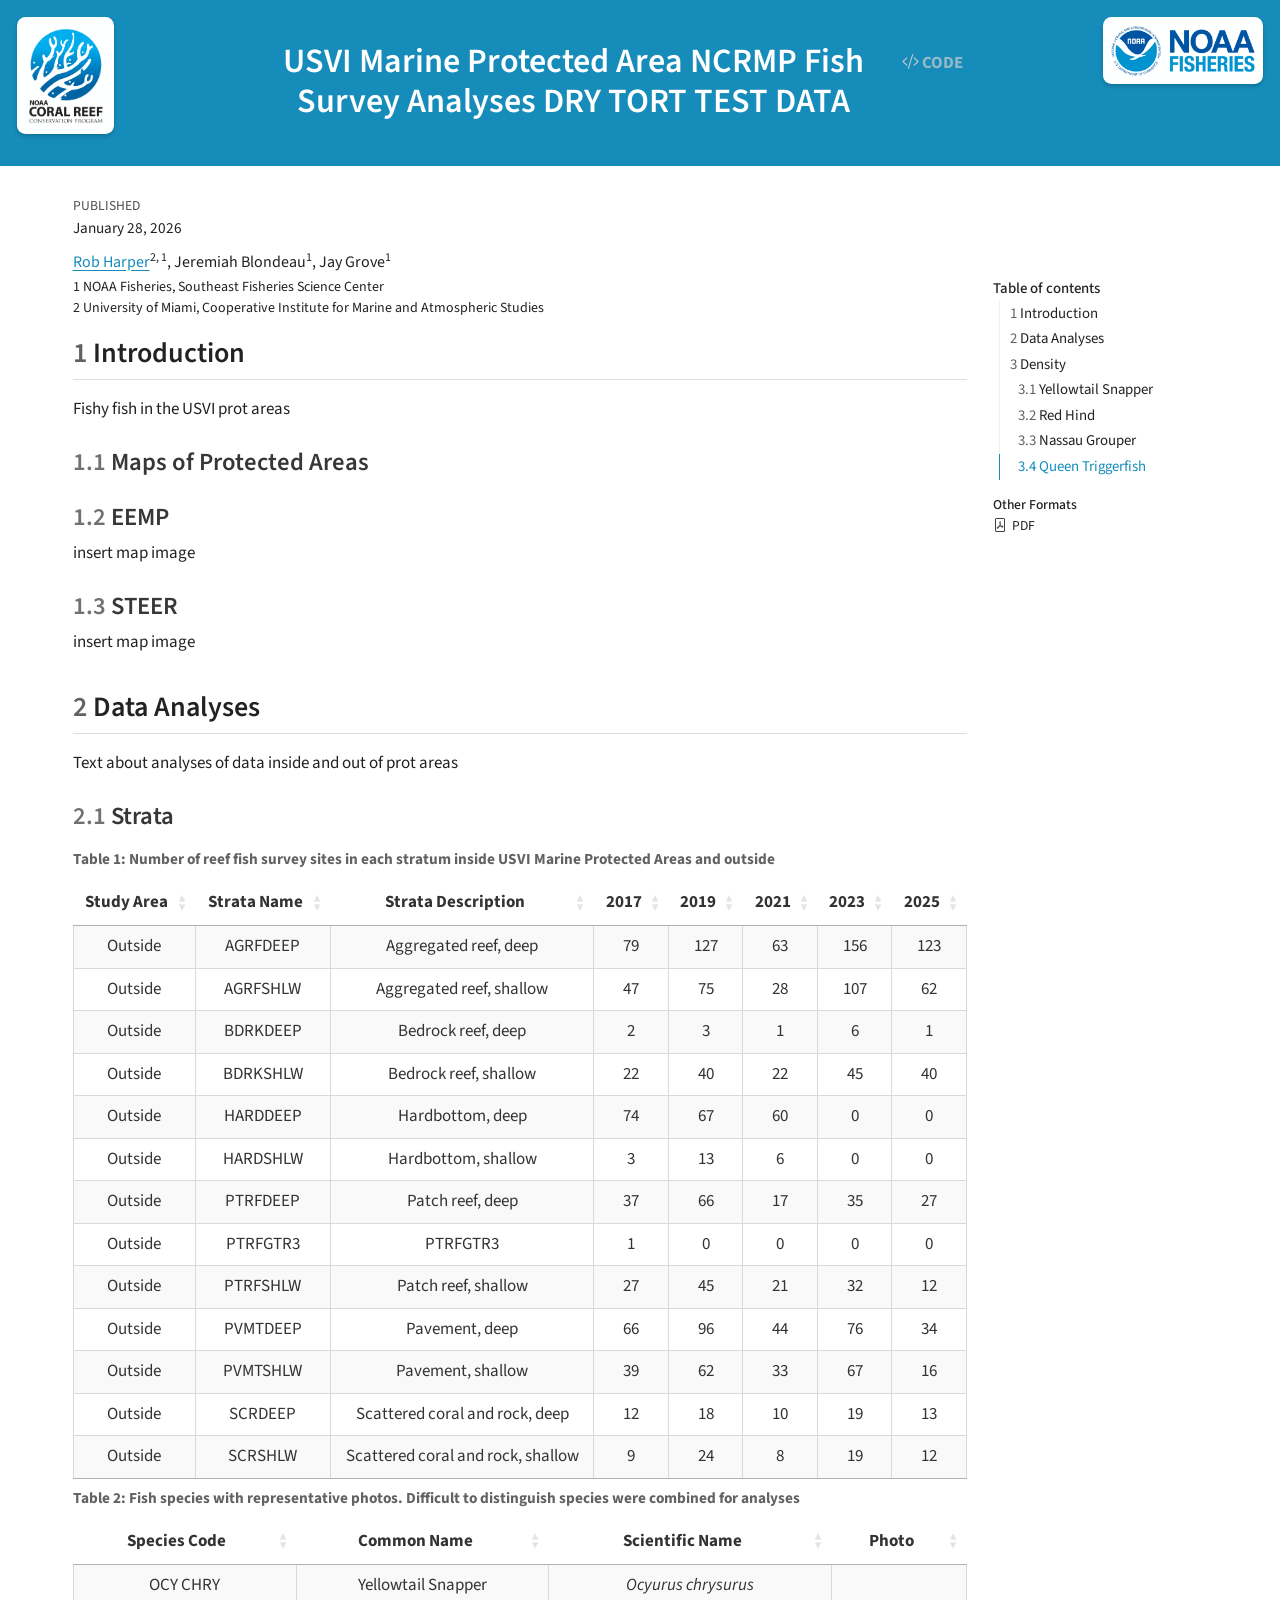
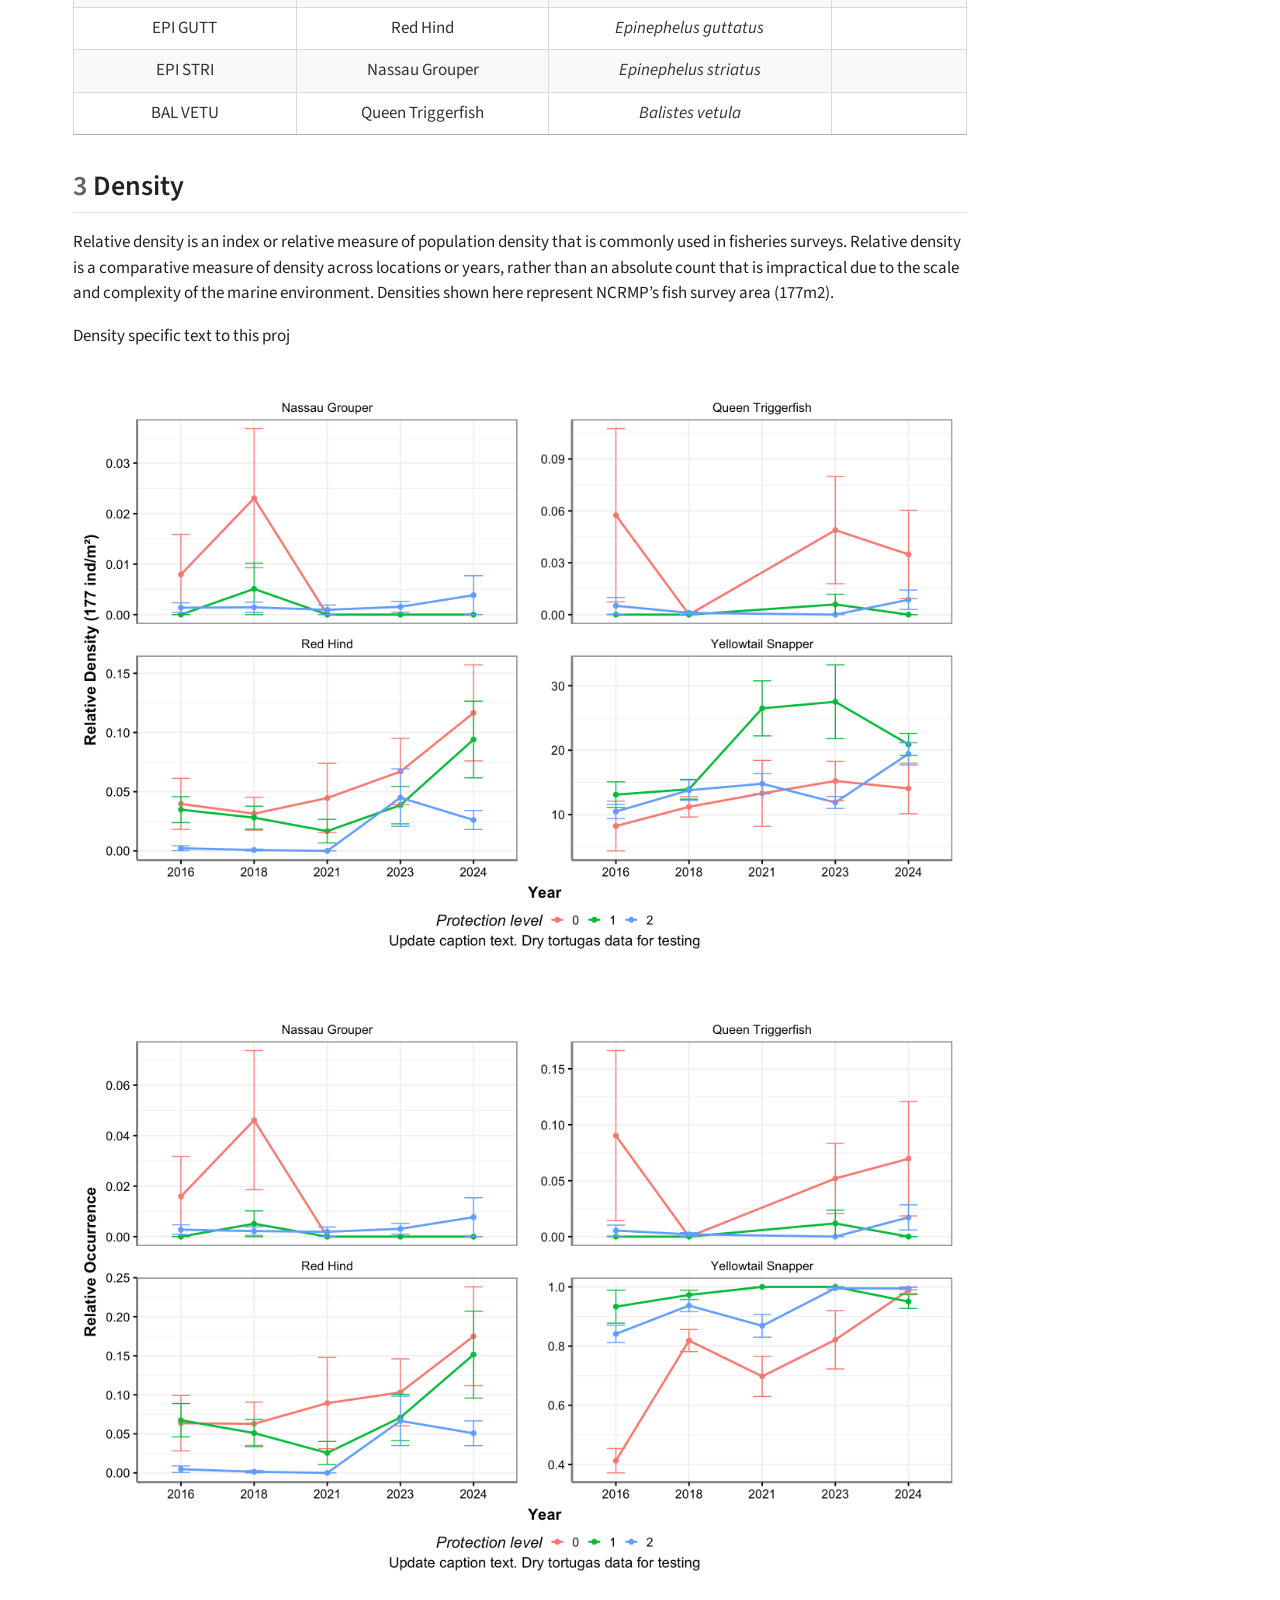
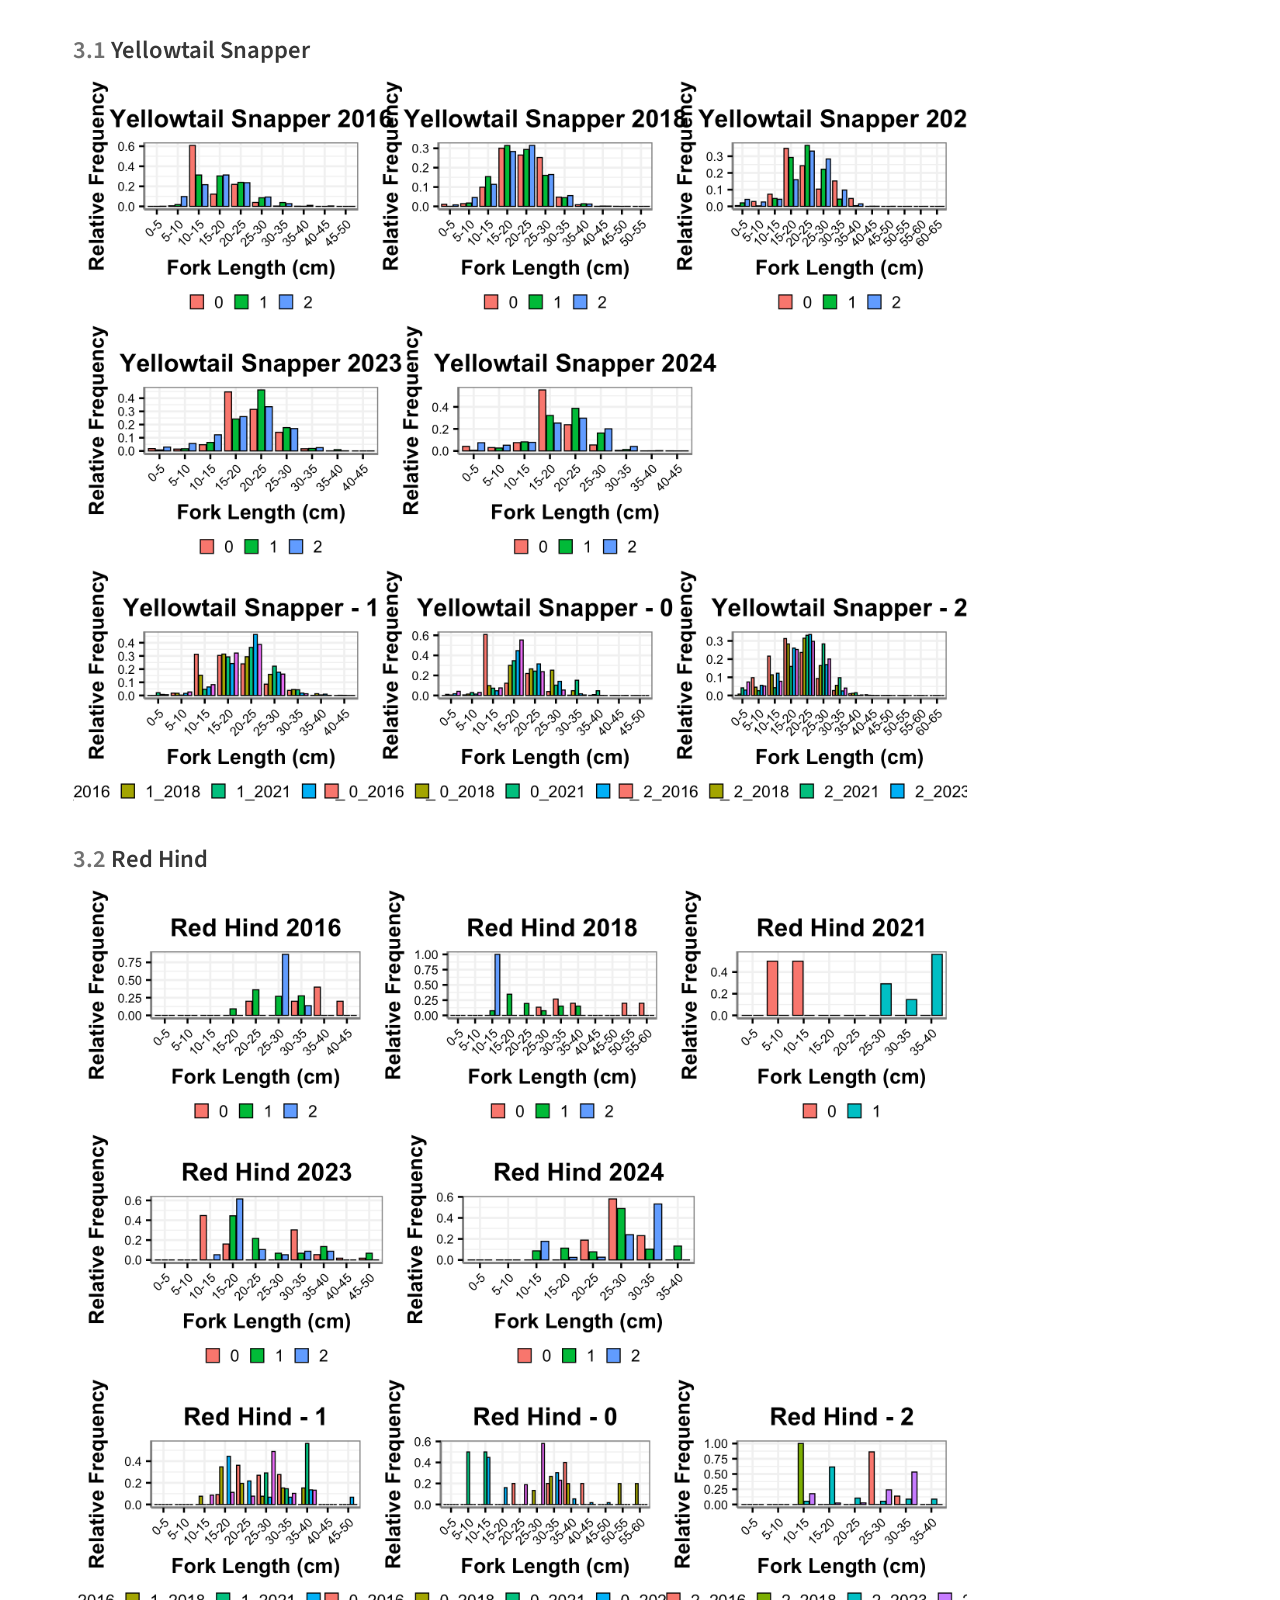
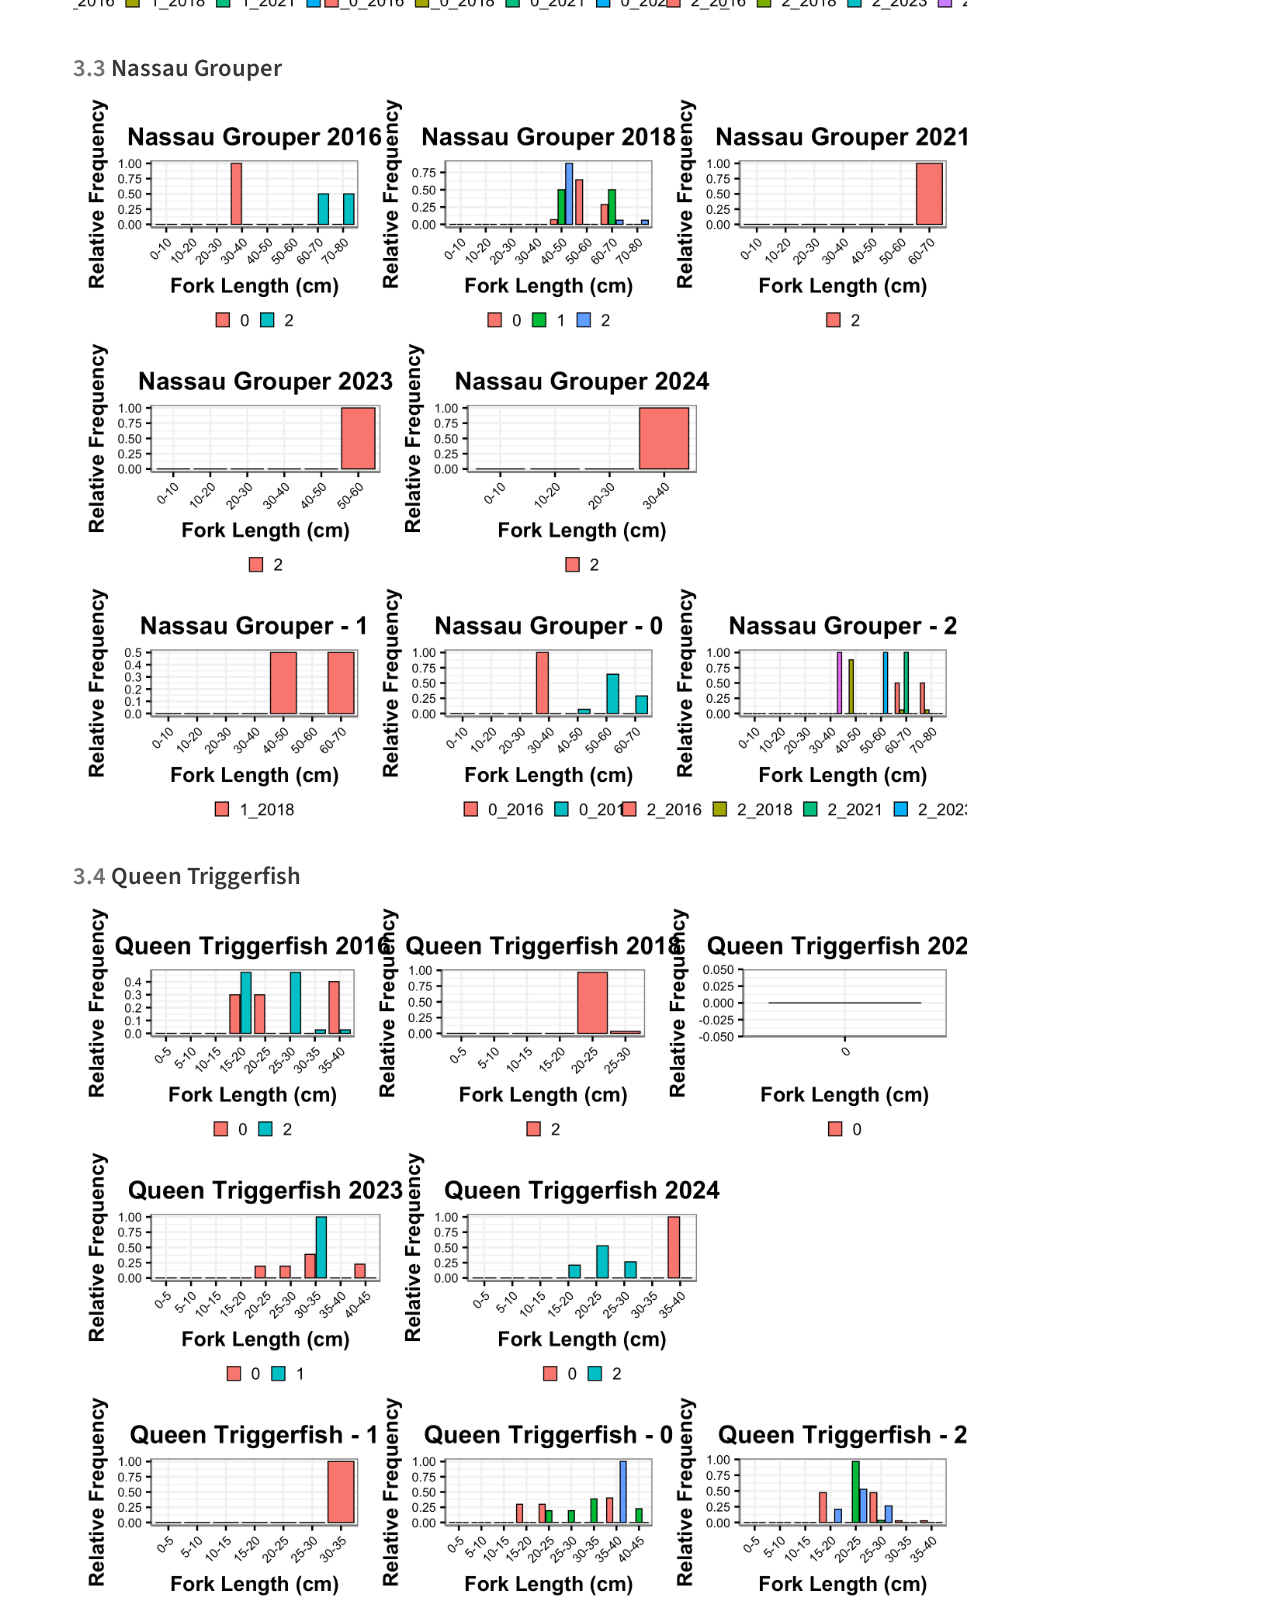
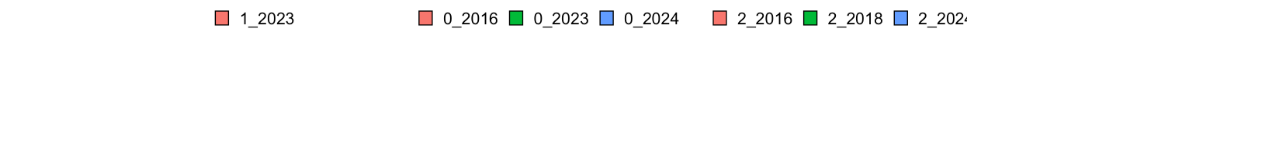
==== docs/Index.html @ c5d39a4a "initial" ====
<!DOCTYPE html>
<html xmlns="http://www.w3.org/1999/xhtml" lang="en" xml:lang="en"><head>

<meta charset="utf-8">
<meta name="generator" content="quarto-1.7.32">

<meta name="viewport" content="width=device-width, initial-scale=1.0, user-scalable=yes">

<meta name="dcterms.date" content="2026-01-28">

<title>USVI Marine Protected Area NCRMP Fish Survey Analyses DRY TORT TEST DATA</title>
<style>
code{white-space: pre-wrap;}
span.smallcaps{font-variant: small-caps;}
div.columns{display: flex; gap: min(4vw, 1.5em);}
div.column{flex: auto; overflow-x: auto;}
div.hanging-indent{margin-left: 1.5em; text-indent: -1.5em;}
ul.task-list{list-style: none;}
ul.task-list li input[type="checkbox"] {
  width: 0.8em;
  margin: 0 0.8em 0.2em -1em; /* quarto-specific, see https://github.com/quarto-dev/quarto-cli/issues/4556 */ 
  vertical-align: middle;
}
/* CSS for syntax highlighting */
html { -webkit-text-size-adjust: 100%; }
pre > code.sourceCode { white-space: pre; position: relative; }
pre > code.sourceCode > span { display: inline-block; line-height: 1.25; }
pre > code.sourceCode > span:empty { height: 1.2em; }
.sourceCode { overflow: visible; }
code.sourceCode > span { color: inherit; text-decoration: inherit; }
div.sourceCode { margin: 1em 0; }
pre.sourceCode { margin: 0; }
@media screen {
div.sourceCode { overflow: auto; }
}
@media print {
pre > code.sourceCode { white-space: pre-wrap; }
pre > code.sourceCode > span { text-indent: -5em; padding-left: 5em; }
}
pre.numberSource code
  { counter-reset: source-line 0; }
pre.numberSource code > span
  { position: relative; left: -4em; counter-increment: source-line; }
pre.numberSource code > span > a:first-child::before
  { content: counter(source-line);
    position: relative; left: -1em; text-align: right; vertical-align: baseline;
    border: none; display: inline-block;
    -webkit-touch-callout: none; -webkit-user-select: none;
    -khtml-user-select: none; -moz-user-select: none;
    -ms-user-select: none; user-select: none;
    padding: 0 4px; width: 4em;
  }
pre.numberSource { margin-left: 3em;  padding-left: 4px; }
div.sourceCode
  {   }
@media screen {
pre > code.sourceCode > span > a:first-child::before { text-decoration: underline; }
}
</style>


<script src="Index_files/libs/clipboard/clipboard.min.js"></script>
<script src="Index_files/libs/quarto-html/quarto.js" type="module"></script>
<script src="Index_files/libs/quarto-html/tabsets/tabsets.js" type="module"></script>
<script src="Index_files/libs/quarto-html/popper.min.js"></script>
<script src="Index_files/libs/quarto-html/tippy.umd.min.js"></script>
<script src="Index_files/libs/quarto-html/anchor.min.js"></script>
<link href="Index_files/libs/quarto-html/tippy.css" rel="stylesheet">
<link href="Index_files/libs/quarto-html/quarto-syntax-highlighting-37eea08aefeeee20ff55810ff984fec1.css" rel="stylesheet" id="quarto-text-highlighting-styles">
<script src="Index_files/libs/bootstrap/bootstrap.min.js"></script>
<link href="Index_files/libs/bootstrap/bootstrap-icons.css" rel="stylesheet">
<link href="Index_files/libs/bootstrap/bootstrap-6b52511c24a4b4358e78ab8b0b52160a.min.css" rel="stylesheet" append-hash="true" id="quarto-bootstrap" data-mode="light">
<link href="Index_files/libs/htmltools-fill-0.5.8.1/fill.css" rel="stylesheet">
<script src="Index_files/libs/htmlwidgets-1.6.4/htmlwidgets.js"></script>
<link href="Index_files/libs/datatables-css-0.0.0/datatables-crosstalk.css" rel="stylesheet">
<script src="Index_files/libs/datatables-binding-0.33/datatables.js"></script>
<script src="Index_files/libs/jquery-3.6.0/jquery-3.6.0.min.js"></script>
<link href="Index_files/libs/dt-core-1.13.6/css/jquery.dataTables.min.css" rel="stylesheet">
<link href="Index_files/libs/dt-core-1.13.6/css/jquery.dataTables.extra.css" rel="stylesheet">
<script src="Index_files/libs/dt-core-1.13.6/js/jquery.dataTables.min.js"></script>
<link href="Index_files/libs/crosstalk-1.2.1/css/crosstalk.min.css" rel="stylesheet">
<script src="Index_files/libs/crosstalk-1.2.1/js/crosstalk.min.js"></script>


</head>

<body class="quarto-light">

<header id="title-block-header" class="quarto-title-block default page-columns page-full">
  <div class="quarto-title-banner page-columns page-full">
    <div class="quarto-title column-page-left">
      <div class="quarto-title-block"><div><h1 class="title">USVI Marine Protected Area NCRMP Fish Survey Analyses DRY TORT TEST DATA</h1><button type="button" class="btn code-tools-button" id="quarto-code-tools-source"><i class="bi"></i> Code</button></div></div>
                      </div>
  </div>
    
  
  <div class="quarto-title-meta column-page-left">

      
      <div>
      <div class="quarto-title-meta-heading">Published</div>
      <div class="quarto-title-meta-contents">
        <p class="date">January 28, 2026</p>
      </div>
    </div>
    
      
    </div>
    
  
  </header><div id="quarto-content" class="page-columns page-rows-contents page-layout-full">
<div id="quarto-margin-sidebar" class="sidebar margin-sidebar">
  <nav id="TOC" role="doc-toc" class="toc-active">
    <h2 id="toc-title">Table of contents</h2>
   
  <ul>
  <li><a href="#introduction" id="toc-introduction" class="nav-link active" data-scroll-target="#introduction"><span class="header-section-number">1</span> Introduction</a>
  <ul class="collapse">
  <li><a href="#maps-of-protected-areas" id="toc-maps-of-protected-areas" class="nav-link" data-scroll-target="#maps-of-protected-areas"><span class="header-section-number">1.1</span> Maps of Protected Areas</a></li>
  <li><a href="#eemp" id="toc-eemp" class="nav-link" data-scroll-target="#eemp"><span class="header-section-number">1.2</span> EEMP</a></li>
  <li><a href="#steer" id="toc-steer" class="nav-link" data-scroll-target="#steer"><span class="header-section-number">1.3</span> STEER</a></li>
  </ul></li>
  <li><a href="#data-analyses" id="toc-data-analyses" class="nav-link" data-scroll-target="#data-analyses"><span class="header-section-number">2</span> Data Analyses</a>
  <ul class="collapse">
  <li><a href="#strata" id="toc-strata" class="nav-link" data-scroll-target="#strata"><span class="header-section-number">2.1</span> Strata</a></li>
  </ul></li>
  <li><a href="#density" id="toc-density" class="nav-link" data-scroll-target="#density"><span class="header-section-number">3</span> Density</a>
  <ul class="collapse">
  <li><a href="#yellowtail-snapper" id="toc-yellowtail-snapper" class="nav-link" data-scroll-target="#yellowtail-snapper"><span class="header-section-number">3.1</span> Yellowtail Snapper</a></li>
  <li><a href="#red-hind" id="toc-red-hind" class="nav-link" data-scroll-target="#red-hind"><span class="header-section-number">3.2</span> Red Hind</a></li>
  <li><a href="#nassau-grouper" id="toc-nassau-grouper" class="nav-link" data-scroll-target="#nassau-grouper"><span class="header-section-number">3.3</span> Nassau Grouper</a></li>
  <li><a href="#queen-triggerfish" id="toc-queen-triggerfish" class="nav-link" data-scroll-target="#queen-triggerfish"><span class="header-section-number">3.4</span> Queen Triggerfish</a></li>
  </ul></li>
  </ul>
<div class="quarto-alternate-formats"><h2>Other Formats</h2><ul><li><a href="Index.pdf"><i class="bi bi-file-pdf"></i>PDF</a></li></ul></div></nav>
</div>
<main class="content quarto-banner-title-block column-page-left" id="quarto-document-content">
<style>
/* Left-side CRCP logo */
.left-logo-container {
  position: absolute;
  top: 1rem;
  left: 1rem;
  background-color: white;
  padding: 0.5rem;
  border-radius: 0.5rem;
  box-shadow: 0 2px 4px rgba(0,0,0,0.2);
  z-index: 10;
}

.left-logo-container img {
  height: 100px;
}

/* Right-side stacked logos */
.logo-container {
  position: absolute;
  top: 1rem;
  right: 1rem;
  display: flex;
  flex-direction: column;
  gap: 0.5rem;
  background-color: white;
  padding: 0.5rem;
  border-radius: 0.5rem;
  box-shadow: 0 2px 4px rgba(0,0,0,0.2);
  z-index: 10;
}

.logo-container img {
  height: 50px;
}

/* Table of contents font size */
nav#TOC {
  font-size: 0.85em;
}

/* Center the Quarto title block */
.quarto-title .title {
  margin-left: 180px;
  text-align: center;
  color: white;
}
</style>

<div class="left-logo-container">
  <img src="CRCP.png" alt="CRCP Logo">
</div>

<div class="logo-container">
  <img src="noaa_logo.png" alt="NOAA Logo">

</div>
<script>
document.addEventListener("DOMContentLoaded", function() {
  // Select all anchor tags
  document.querySelectorAll('a').forEach(function(link) {
    // Only set target=_blank for external links (optional)
    if (
      link.href &&
      link.hostname &&
      link.hostname !== window.location.hostname
    ) {
      link.setAttribute('target', '_blank');
      link.setAttribute('rel', 'noopener');
    }
  });
});
</script>

<div style="text-align:left; margin-top: -1.5em;">
  <p style="font-size:16px; margin-bottom:0.2em;">
    <a href="https://github.com/rob-harper/USVImpas">Rob Harper</a><sup>2, 1</sup>,
    Jeremiah Blondeau<sup>1</sup>,
    Jay Grove<sup>1</sup>
  </p>

  <p style="font-size:14px; margin-top:0.2em;">
    1 NOAA Fisheries, Southeast Fisheries Science Center<br>
    2 University of Miami, Cooperative Institute for Marine and Atmospheric Studies
  </p>
</div>





<div style="page-break-after: always;"></div>
<section id="introduction" class="level2" data-number="1">
<h2 data-number="1" class="anchored" data-anchor-id="introduction"><span class="header-section-number">1</span> Introduction</h2>
<p>Fishy fish in the USVI prot areas</p>
<div style="page-break-after: always;"></div>
<section id="maps-of-protected-areas" class="level3" data-number="1.1">
<h3 data-number="1.1" class="anchored" data-anchor-id="maps-of-protected-areas"><span class="header-section-number">1.1</span> Maps of Protected Areas</h3>
</section>
<section id="eemp" class="level3" data-number="1.2">
<h3 data-number="1.2" class="anchored" data-anchor-id="eemp"><span class="header-section-number">1.2</span> EEMP</h3>
<p>insert map image</p>
</section>
<section id="steer" class="level3" data-number="1.3">
<h3 data-number="1.3" class="anchored" data-anchor-id="steer"><span class="header-section-number">1.3</span> STEER</h3>
<p>insert map image</p>
<div style="page-break-after: always;"></div>
</section>
</section>
<section id="data-analyses" class="level2" data-number="2">
<h2 data-number="2" class="anchored" data-anchor-id="data-analyses"><span class="header-section-number">2</span> Data Analyses</h2>
<p>Text about analyses of data inside and out of prot areas</p>
<section id="strata" class="level3" data-number="2.1">
<h3 data-number="2.1" class="anchored" data-anchor-id="strata"><span class="header-section-number">2.1</span> Strata</h3>
<div class="cell">
<div class="cell-output-display">
<div class="datatables html-widget html-fill-item" id="htmlwidget-56017a2ea0d0afaa34cf" style="width:100%;height:auto;"></div>
<script type="application/json" data-for="htmlwidget-56017a2ea0d0afaa34cf">{"x":{"filter":"none","vertical":false,"caption":"<caption style=\"caption-side: top; text-align: left; font-weight: bold;\">Table 1: Number of reef fish survey sites in each stratum inside USVI Marine Protected Areas and outside<\/caption>","data":[["Outside","Outside","Outside","Outside","Outside","Outside","Outside","Outside","Outside","Outside","Outside","Outside","Outside"],["AGRFDEEP","AGRFSHLW","BDRKDEEP","BDRKSHLW","HARDDEEP","HARDSHLW","PTRFDEEP","PTRFGTR3","PTRFSHLW","PVMTDEEP","PVMTSHLW","SCRDEEP","SCRSHLW"],["Aggregated reef, deep","Aggregated reef, shallow","Bedrock reef, deep","Bedrock reef, shallow","Hardbottom, deep","Hardbottom, shallow","Patch reef, deep","PTRFGTR3","Patch reef, shallow","Pavement, deep","Pavement, shallow","Scattered coral and rock, deep","Scattered coral and rock, shallow"],[79,47,2,22,74,3,37,1,27,66,39,12,9],[127,75,3,40,67,13,66,0,45,96,62,18,24],[63,28,1,22,60,6,17,0,21,44,33,10,8],[156,107,6,45,0,0,35,0,32,76,67,19,19],[123,62,1,40,0,0,27,0,12,34,16,13,12]],"container":"<table class=\"cell-border stripe\">\n  <thead>\n    <tr>\n      <th>Study Area<\/th>\n      <th>Strata Name<\/th>\n      <th>Strata Description<\/th>\n      <th>2017<\/th>\n      <th>2019<\/th>\n      <th>2021<\/th>\n      <th>2023<\/th>\n      <th>2025<\/th>\n    <\/tr>\n  <\/thead>\n<\/table>","options":{"columnDefs":[{"className":"dt-center","targets":"_all"},{"name":"PROT","targets":0},{"name":"STRAT","targets":1},{"name":"description","targets":2},{"name":"2017","targets":3},{"name":"2019","targets":4},{"name":"2021","targets":5},{"name":"2023","targets":6},{"name":"2025","targets":7}],"info":false,"paging":false,"searching":false,"order":[],"autoWidth":false,"orderClasses":false}},"evals":[],"jsHooks":[]}</script>
</div>
</div>
<div class="cell">
<div class="cell-output-display">

        <div id="lightbox" style="display:none;position:fixed;z-index:9999;left:0;top:0;width:100%;height:100%;background:rgba(0,0,0,0.8);justify-content:center;align-items:center;" onclick="this.style.display='none'">
          <img id="lightbox-img" style="max-width:90%;max-height:90%;">
        </div>
        <script>
          function showLightbox(src){
            document.getElementById("lightbox-img").src = src;
            document.getElementById("lightbox").style.display = "flex";
          }
        </script>
      
<div class="datatables html-widget html-fill-item" id="htmlwidget-3577906404616e7bff16" style="width:100%;height:auto;"></div>
<script type="application/json" data-for="htmlwidget-3577906404616e7bff16">{"x":{"filter":"none","vertical":false,"caption":"<caption style=\"caption-side: top; text-align: left; font-weight: bold;\">Table 2:  Fish species with representative photos. Difficult to distinguish species were combined for analyses<\/caption>","data":[["OCY CHRY","EPI GUTT","EPI STRI","BAL VETU"],["Yellowtail Snapper","Red Hind","Nassau Grouper","Queen Triggerfish"],["Ocyurus chrysurus","Epinephelus guttatus","Epinephelus striatus","Balistes vetula"],["","","",""]],"container":"<table class=\"cell-border stripe\">\n  <thead>\n    <tr>\n      <th>Species Code<\/th>\n      <th>Common Name<\/th>\n      <th>Scientific Name<\/th>\n      <th>Photo<\/th>\n    <\/tr>\n  <\/thead>\n<\/table>","options":{"columnDefs":[{"className":"dt-center","targets":"_all"},{"name":"SPECIES_CD","targets":0},{"name":"COMNAME","targets":1},{"name":"SCINAME","targets":2},{"name":"Photo","targets":3}],"info":false,"paging":false,"searching":false,"order":[],"autoWidth":false,"orderClasses":false,"rowCallback":"function(row, data, displayNum, displayIndex, dataIndex) {\nvar value=data[2]; $(this.api().cell(row, 2).node()).css({'font-style':'italic'});\n}"}},"evals":["options.rowCallback"],"jsHooks":[]}</script>
</div>
</div>
</section>
</section>
<section id="density" class="level2" data-number="3">
<h2 data-number="3" class="anchored" data-anchor-id="density"><span class="header-section-number">3</span> Density</h2>
<p>Relative density is an index or relative measure of population density that is commonly used in fisheries surveys. Relative density is a comparative measure of density across locations or years, rather than an absolute count that is impractical due to the scale and complexity of the marine environment. Densities shown here represent NCRMP’s fish survey area (177m2).</p>
<p>Density specific text to this proj</p>
<div class="cell">
<div class="cell-output-display">
<div>
<figure class="figure">
<p><img src="Index_files/figure-html/unnamed-chunk-3-1.png" class="img-fluid figure-img" width="1152"></p>
</figure>
</div>
</div>
</div>
<div class="cell">
<div class="cell-output-display">
<div>
<figure class="figure">
<p><img src="Index_files/figure-html/unnamed-chunk-4-1.png" class="img-fluid figure-img" width="1152"></p>
</figure>
</div>
</div>
</div>
<section id="yellowtail-snapper" class="level3" data-number="3.1">
<h3 data-number="3.1" class="anchored" data-anchor-id="yellowtail-snapper"><span class="header-section-number">3.1</span> Yellowtail Snapper</h3>
<p><img src="Index_files/figure-html/unnamed-chunk-5-1.png" class="img-fluid" width="1152"></p>
</section>
<section id="red-hind" class="level3" data-number="3.2">
<h3 data-number="3.2" class="anchored" data-anchor-id="red-hind"><span class="header-section-number">3.2</span> Red Hind</h3>
<p><img src="Index_files/figure-html/unnamed-chunk-5-2.png" class="img-fluid" width="1152"></p>
</section>
<section id="nassau-grouper" class="level3" data-number="3.3">
<h3 data-number="3.3" class="anchored" data-anchor-id="nassau-grouper"><span class="header-section-number">3.3</span> Nassau Grouper</h3>
<p><img src="Index_files/figure-html/unnamed-chunk-5-3.png" class="img-fluid" width="1152"></p>
</section>
<section id="queen-triggerfish" class="level3" data-number="3.4">
<h3 data-number="3.4" class="anchored" data-anchor-id="queen-triggerfish"><span class="header-section-number">3.4</span> Queen Triggerfish</h3>
<p><img src="Index_files/figure-html/unnamed-chunk-5-4.png" class="img-fluid" width="1152"></p>
<!-- -->

</section>
</section>

</main>
<!-- /main column -->
<script id="quarto-html-after-body" type="application/javascript">
  window.document.addEventListener("DOMContentLoaded", function (event) {
    const icon = "";
    const anchorJS = new window.AnchorJS();
    anchorJS.options = {
      placement: 'right',
      icon: icon
    };
    anchorJS.add('.anchored');
    const isCodeAnnotation = (el) => {
      for (const clz of el.classList) {
        if (clz.startsWith('code-annotation-')) {                     
          return true;
        }
      }
      return false;
    }
    const onCopySuccess = function(e) {
      // button target
      const button = e.trigger;
      // don't keep focus
      button.blur();
      // flash "checked"
      button.classList.add('code-copy-button-checked');
      var currentTitle = button.getAttribute("title");
      button.setAttribute("title", "Copied!");
      let tooltip;
      if (window.bootstrap) {
        button.setAttribute("data-bs-toggle", "tooltip");
        button.setAttribute("data-bs-placement", "left");
        button.setAttribute("data-bs-title", "Copied!");
        tooltip = new bootstrap.Tooltip(button, 
          { trigger: "manual", 
            customClass: "code-copy-button-tooltip",
            offset: [0, -8]});
        tooltip.show();    
      }
      setTimeout(function() {
        if (tooltip) {
          tooltip.hide();
          button.removeAttribute("data-bs-title");
          button.removeAttribute("data-bs-toggle");
          button.removeAttribute("data-bs-placement");
        }
        button.setAttribute("title", currentTitle);
        button.classList.remove('code-copy-button-checked');
      }, 1000);
      // clear code selection
      e.clearSelection();
    }
    const getTextToCopy = function(trigger) {
        const codeEl = trigger.previousElementSibling.cloneNode(true);
        for (const childEl of codeEl.children) {
          if (isCodeAnnotation(childEl)) {
            childEl.remove();
          }
        }
        return codeEl.innerText;
    }
    const clipboard = new window.ClipboardJS('.code-copy-button:not([data-in-quarto-modal])', {
      text: getTextToCopy
    });
    clipboard.on('success', onCopySuccess);
    if (window.document.getElementById('quarto-embedded-source-code-modal')) {
      const clipboardModal = new window.ClipboardJS('.code-copy-button[data-in-quarto-modal]', {
        text: getTextToCopy,
        container: window.document.getElementById('quarto-embedded-source-code-modal')
      });
      clipboardModal.on('success', onCopySuccess);
    }
    const viewSource = window.document.getElementById('quarto-view-source') ||
                       window.document.getElementById('quarto-code-tools-source');
    if (viewSource) {
      const sourceUrl = viewSource.getAttribute("data-quarto-source-url");
      viewSource.addEventListener("click", function(e) {
        if (sourceUrl) {
          // rstudio viewer pane
          if (/\bcapabilities=\b/.test(window.location)) {
            window.open(sourceUrl);
          } else {
            window.location.href = sourceUrl;
          }
        } else {
          const modal = new bootstrap.Modal(document.getElementById('quarto-embedded-source-code-modal'));
          modal.show();
        }
        return false;
      });
    }
    function toggleCodeHandler(show) {
      return function(e) {
        const detailsSrc = window.document.querySelectorAll(".cell > details > .sourceCode");
        for (let i=0; i<detailsSrc.length; i++) {
          const details = detailsSrc[i].parentElement;
          if (show) {
            details.open = true;
          } else {
            details.removeAttribute("open");
          }
        }
        const cellCodeDivs = window.document.querySelectorAll(".cell > .sourceCode");
        const fromCls = show ? "hidden" : "unhidden";
        const toCls = show ? "unhidden" : "hidden";
        for (let i=0; i<cellCodeDivs.length; i++) {
          const codeDiv = cellCodeDivs[i];
          if (codeDiv.classList.contains(fromCls)) {
            codeDiv.classList.remove(fromCls);
            codeDiv.classList.add(toCls);
          } 
        }
        return false;
      }
    }
    const hideAllCode = window.document.getElementById("quarto-hide-all-code");
    if (hideAllCode) {
      hideAllCode.addEventListener("click", toggleCodeHandler(false));
    }
    const showAllCode = window.document.getElementById("quarto-show-all-code");
    if (showAllCode) {
      showAllCode.addEventListener("click", toggleCodeHandler(true));
    }
      var localhostRegex = new RegExp(/^(?:http|https):\/\/localhost\:?[0-9]*\//);
      var mailtoRegex = new RegExp(/^mailto:/);
        var filterRegex = new RegExp('/' + window.location.host + '/');
      var isInternal = (href) => {
          return filterRegex.test(href) || localhostRegex.test(href) || mailtoRegex.test(href);
      }
      // Inspect non-navigation links and adorn them if external
     var links = window.document.querySelectorAll('a[href]:not(.nav-link):not(.navbar-brand):not(.toc-action):not(.sidebar-link):not(.sidebar-item-toggle):not(.pagination-link):not(.no-external):not([aria-hidden]):not(.dropdown-item):not(.quarto-navigation-tool):not(.about-link)');
      for (var i=0; i<links.length; i++) {
        const link = links[i];
        if (!isInternal(link.href)) {
          // undo the damage that might have been done by quarto-nav.js in the case of
          // links that we want to consider external
          if (link.dataset.originalHref !== undefined) {
            link.href = link.dataset.originalHref;
          }
        }
      }
    function tippyHover(el, contentFn, onTriggerFn, onUntriggerFn) {
      const config = {
        allowHTML: true,
        maxWidth: 500,
        delay: 100,
        arrow: false,
        appendTo: function(el) {
            return el.parentElement;
        },
        interactive: true,
        interactiveBorder: 10,
        theme: 'quarto',
        placement: 'bottom-start',
      };
      if (contentFn) {
        config.content = contentFn;
      }
      if (onTriggerFn) {
        config.onTrigger = onTriggerFn;
      }
      if (onUntriggerFn) {
        config.onUntrigger = onUntriggerFn;
      }
      window.tippy(el, config); 
    }
    const noterefs = window.document.querySelectorAll('a[role="doc-noteref"]');
    for (var i=0; i<noterefs.length; i++) {
      const ref = noterefs[i];
      tippyHover(ref, function() {
        // use id or data attribute instead here
        let href = ref.getAttribute('data-footnote-href') || ref.getAttribute('href');
        try { href = new URL(href).hash; } catch {}
        const id = href.replace(/^#\/?/, "");
        const note = window.document.getElementById(id);
        if (note) {
          return note.innerHTML;
        } else {
          return "";
        }
      });
    }
    const xrefs = window.document.querySelectorAll('a.quarto-xref');
    const processXRef = (id, note) => {
      // Strip column container classes
      const stripColumnClz = (el) => {
        el.classList.remove("page-full", "page-columns");
        if (el.children) {
          for (const child of el.children) {
            stripColumnClz(child);
          }
        }
      }
      stripColumnClz(note)
      if (id === null || id.startsWith('sec-')) {
        // Special case sections, only their first couple elements
        const container = document.createElement("div");
        if (note.children && note.children.length > 2) {
          container.appendChild(note.children[0].cloneNode(true));
          for (let i = 1; i < note.children.length; i++) {
            const child = note.children[i];
            if (child.tagName === "P" && child.innerText === "") {
              continue;
            } else {
              container.appendChild(child.cloneNode(true));
              break;
            }
          }
          if (window.Quarto?.typesetMath) {
            window.Quarto.typesetMath(container);
          }
          return container.innerHTML
        } else {
          if (window.Quarto?.typesetMath) {
            window.Quarto.typesetMath(note);
          }
          return note.innerHTML;
        }
      } else {
        // Remove any anchor links if they are present
        const anchorLink = note.querySelector('a.anchorjs-link');
        if (anchorLink) {
          anchorLink.remove();
        }
        if (window.Quarto?.typesetMath) {
          window.Quarto.typesetMath(note);
        }
        if (note.classList.contains("callout")) {
          return note.outerHTML;
        } else {
          return note.innerHTML;
        }
      }
    }
    for (var i=0; i<xrefs.length; i++) {
      const xref = xrefs[i];
      tippyHover(xref, undefined, function(instance) {
        instance.disable();
        let url = xref.getAttribute('href');
        let hash = undefined; 
        if (url.startsWith('#')) {
          hash = url;
        } else {
          try { hash = new URL(url).hash; } catch {}
        }
        if (hash) {
          const id = hash.replace(/^#\/?/, "");
          const note = window.document.getElementById(id);
          if (note !== null) {
            try {
              const html = processXRef(id, note.cloneNode(true));
              instance.setContent(html);
            } finally {
              instance.enable();
              instance.show();
            }
          } else {
            // See if we can fetch this
            fetch(url.split('#')[0])
            .then(res => res.text())
            .then(html => {
              const parser = new DOMParser();
              const htmlDoc = parser.parseFromString(html, "text/html");
              const note = htmlDoc.getElementById(id);
              if (note !== null) {
                const html = processXRef(id, note);
                instance.setContent(html);
              } 
            }).finally(() => {
              instance.enable();
              instance.show();
            });
          }
        } else {
          // See if we can fetch a full url (with no hash to target)
          // This is a special case and we should probably do some content thinning / targeting
          fetch(url)
          .then(res => res.text())
          .then(html => {
            const parser = new DOMParser();
            const htmlDoc = parser.parseFromString(html, "text/html");
            const note = htmlDoc.querySelector('main.content');
            if (note !== null) {
              // This should only happen for chapter cross references
              // (since there is no id in the URL)
              // remove the first header
              if (note.children.length > 0 && note.children[0].tagName === "HEADER") {
                note.children[0].remove();
              }
              const html = processXRef(null, note);
              instance.setContent(html);
            } 
          }).finally(() => {
            instance.enable();
            instance.show();
          });
        }
      }, function(instance) {
      });
    }
        let selectedAnnoteEl;
        const selectorForAnnotation = ( cell, annotation) => {
          let cellAttr = 'data-code-cell="' + cell + '"';
          let lineAttr = 'data-code-annotation="' +  annotation + '"';
          const selector = 'span[' + cellAttr + '][' + lineAttr + ']';
          return selector;
        }
        const selectCodeLines = (annoteEl) => {
          const doc = window.document;
          const targetCell = annoteEl.getAttribute("data-target-cell");
          const targetAnnotation = annoteEl.getAttribute("data-target-annotation");
          const annoteSpan = window.document.querySelector(selectorForAnnotation(targetCell, targetAnnotation));
          const lines = annoteSpan.getAttribute("data-code-lines").split(",");
          const lineIds = lines.map((line) => {
            return targetCell + "-" + line;
          })
          let top = null;
          let height = null;
          let parent = null;
          if (lineIds.length > 0) {
              //compute the position of the single el (top and bottom and make a div)
              const el = window.document.getElementById(lineIds[0]);
              top = el.offsetTop;
              height = el.offsetHeight;
              parent = el.parentElement.parentElement;
            if (lineIds.length > 1) {
              const lastEl = window.document.getElementById(lineIds[lineIds.length - 1]);
              const bottom = lastEl.offsetTop + lastEl.offsetHeight;
              height = bottom - top;
            }
            if (top !== null && height !== null && parent !== null) {
              // cook up a div (if necessary) and position it 
              let div = window.document.getElementById("code-annotation-line-highlight");
              if (div === null) {
                div = window.document.createElement("div");
                div.setAttribute("id", "code-annotation-line-highlight");
                div.style.position = 'absolute';
                parent.appendChild(div);
              }
              div.style.top = top - 2 + "px";
              div.style.height = height + 4 + "px";
              div.style.left = 0;
              let gutterDiv = window.document.getElementById("code-annotation-line-highlight-gutter");
              if (gutterDiv === null) {
                gutterDiv = window.document.createElement("div");
                gutterDiv.setAttribute("id", "code-annotation-line-highlight-gutter");
                gutterDiv.style.position = 'absolute';
                const codeCell = window.document.getElementById(targetCell);
                const gutter = codeCell.querySelector('.code-annotation-gutter');
                gutter.appendChild(gutterDiv);
              }
              gutterDiv.style.top = top - 2 + "px";
              gutterDiv.style.height = height + 4 + "px";
            }
            selectedAnnoteEl = annoteEl;
          }
        };
        const unselectCodeLines = () => {
          const elementsIds = ["code-annotation-line-highlight", "code-annotation-line-highlight-gutter"];
          elementsIds.forEach((elId) => {
            const div = window.document.getElementById(elId);
            if (div) {
              div.remove();
            }
          });
          selectedAnnoteEl = undefined;
        };
          // Handle positioning of the toggle
      window.addEventListener(
        "resize",
        throttle(() => {
          elRect = undefined;
          if (selectedAnnoteEl) {
            selectCodeLines(selectedAnnoteEl);
          }
        }, 10)
      );
      function throttle(fn, ms) {
      let throttle = false;
      let timer;
        return (...args) => {
          if(!throttle) { // first call gets through
              fn.apply(this, args);
              throttle = true;
          } else { // all the others get throttled
              if(timer) clearTimeout(timer); // cancel #2
              timer = setTimeout(() => {
                fn.apply(this, args);
                timer = throttle = false;
              }, ms);
          }
        };
      }
        // Attach click handler to the DT
        const annoteDls = window.document.querySelectorAll('dt[data-target-cell]');
        for (const annoteDlNode of annoteDls) {
          annoteDlNode.addEventListener('click', (event) => {
            const clickedEl = event.target;
            if (clickedEl !== selectedAnnoteEl) {
              unselectCodeLines();
              const activeEl = window.document.querySelector('dt[data-target-cell].code-annotation-active');
              if (activeEl) {
                activeEl.classList.remove('code-annotation-active');
              }
              selectCodeLines(clickedEl);
              clickedEl.classList.add('code-annotation-active');
            } else {
              // Unselect the line
              unselectCodeLines();
              clickedEl.classList.remove('code-annotation-active');
            }
          });
        }
    const findCites = (el) => {
      const parentEl = el.parentElement;
      if (parentEl) {
        const cites = parentEl.dataset.cites;
        if (cites) {
          return {
            el,
            cites: cites.split(' ')
          };
        } else {
          return findCites(el.parentElement)
        }
      } else {
        return undefined;
      }
    };
    var bibliorefs = window.document.querySelectorAll('a[role="doc-biblioref"]');
    for (var i=0; i<bibliorefs.length; i++) {
      const ref = bibliorefs[i];
      const citeInfo = findCites(ref);
      if (citeInfo) {
        tippyHover(citeInfo.el, function() {
          var popup = window.document.createElement('div');
          citeInfo.cites.forEach(function(cite) {
            var citeDiv = window.document.createElement('div');
            citeDiv.classList.add('hanging-indent');
            citeDiv.classList.add('csl-entry');
            var biblioDiv = window.document.getElementById('ref-' + cite);
            if (biblioDiv) {
              citeDiv.innerHTML = biblioDiv.innerHTML;
            }
            popup.appendChild(citeDiv);
          });
          return popup.innerHTML;
        });
      }
    }
  });
  </script><div class="modal fade" id="quarto-embedded-source-code-modal" tabindex="-1" aria-labelledby="quarto-embedded-source-code-modal-label" aria-hidden="true"><div class="modal-dialog modal-dialog-scrollable"><div class="modal-content"><div class="modal-header"><h5 class="modal-title" id="quarto-embedded-source-code-modal-label">Source Code</h5><button class="btn-close" data-bs-dismiss="modal"></button></div><div class="modal-body"><div class="">
<div class="sourceCode" id="cb1" data-shortcodes="false"><pre class="sourceCode markdown code-with-copy"><code class="sourceCode markdown"><span id="cb1-1"><a href="#cb1-1" aria-hidden="true" tabindex="-1"></a><span class="co">---</span></span>
<span id="cb1-2"><a href="#cb1-2" aria-hidden="true" tabindex="-1"></a><span class="an">title:</span><span class="co"> "USVI Marine Protected Area NCRMP Fish Survey Analyses DRY TORT TEST DATA"</span></span>
<span id="cb1-3"><a href="#cb1-3" aria-hidden="true" tabindex="-1"></a><span class="an">date:</span><span class="co"> "`r format(Sys.time(), '%d %B %Y')`"</span></span>
<span id="cb1-4"><a href="#cb1-4" aria-hidden="true" tabindex="-1"></a><span class="an">mail:</span><span class="co"> "rob.harper@noaa.gov"</span></span>
<span id="cb1-5"><a href="#cb1-5" aria-hidden="true" tabindex="-1"></a><span class="an">github:</span><span class="co"> "rob-harper/USVImpas"</span></span>
<span id="cb1-6"><a href="#cb1-6" aria-hidden="true" tabindex="-1"></a><span class="an">citeproc:</span><span class="co"> true</span></span>
<span id="cb1-7"><a href="#cb1-7" aria-hidden="true" tabindex="-1"></a><span class="an">link-citations:</span><span class="co"> true</span></span>
<span id="cb1-8"><a href="#cb1-8" aria-hidden="true" tabindex="-1"></a><span class="an">et-al-min:</span><span class="co"> 2</span></span>
<span id="cb1-9"><a href="#cb1-9" aria-hidden="true" tabindex="-1"></a><span class="an">code-fold:</span><span class="co"> true</span></span>
<span id="cb1-10"><a href="#cb1-10" aria-hidden="true" tabindex="-1"></a><span class="an">code-tools:</span><span class="co"> true</span></span>
<span id="cb1-11"><a href="#cb1-11" aria-hidden="true" tabindex="-1"></a><span class="an">format:</span><span class="co"> </span></span>
<span id="cb1-12"><a href="#cb1-12" aria-hidden="true" tabindex="-1"></a><span class="co">  html:</span></span>
<span id="cb1-13"><a href="#cb1-13" aria-hidden="true" tabindex="-1"></a><span class="co">    page-layout: full</span></span>
<span id="cb1-14"><a href="#cb1-14" aria-hidden="true" tabindex="-1"></a><span class="co">    toc: true</span></span>
<span id="cb1-15"><a href="#cb1-15" aria-hidden="true" tabindex="-1"></a><span class="co">    number-sections: true</span></span>
<span id="cb1-16"><a href="#cb1-16" aria-hidden="true" tabindex="-1"></a><span class="co">    fig-cap-location: bottom</span></span>
<span id="cb1-17"><a href="#cb1-17" aria-hidden="true" tabindex="-1"></a><span class="co">    theme: lumen</span></span>
<span id="cb1-18"><a href="#cb1-18" aria-hidden="true" tabindex="-1"></a><span class="co">    title-block: true</span></span>
<span id="cb1-19"><a href="#cb1-19" aria-hidden="true" tabindex="-1"></a><span class="co">    title-block-banner: true</span></span>
<span id="cb1-20"><a href="#cb1-20" aria-hidden="true" tabindex="-1"></a><span class="co">    tabset: true</span></span>
<span id="cb1-21"><a href="#cb1-21" aria-hidden="true" tabindex="-1"></a><span class="co">    include-before-body: _logo.html </span></span>
<span id="cb1-22"><a href="#cb1-22" aria-hidden="true" tabindex="-1"></a><span class="co">  pdf:</span></span>
<span id="cb1-23"><a href="#cb1-23" aria-hidden="true" tabindex="-1"></a><span class="co">    mainfont: ArialMT</span></span>
<span id="cb1-24"><a href="#cb1-24" aria-hidden="true" tabindex="-1"></a><span class="co">    toc: true</span></span>
<span id="cb1-25"><a href="#cb1-25" aria-hidden="true" tabindex="-1"></a><span class="co">    toc-title: |</span></span>
<span id="cb1-26"><a href="#cb1-26" aria-hidden="true" tabindex="-1"></a><span class="co">      \clearpage</span></span>
<span id="cb1-27"><a href="#cb1-27" aria-hidden="true" tabindex="-1"></a><span class="co">      Table of Contents</span></span>
<span id="cb1-28"><a href="#cb1-28" aria-hidden="true" tabindex="-1"></a><span class="co">    author: "Rob Harper, Jeremiah Blondeau, and Jay Grove"</span></span>
<span id="cb1-29"><a href="#cb1-29" aria-hidden="true" tabindex="-1"></a><span class="co">    number-sections: true</span></span>
<span id="cb1-30"><a href="#cb1-30" aria-hidden="true" tabindex="-1"></a><span class="co">    fig-cap-location: bottom</span></span>
<span id="cb1-31"><a href="#cb1-31" aria-hidden="true" tabindex="-1"></a><span class="co">    fig-align: "center"</span></span>
<span id="cb1-32"><a href="#cb1-32" aria-hidden="true" tabindex="-1"></a><span class="co">    include-in-header:</span></span>
<span id="cb1-33"><a href="#cb1-33" aria-hidden="true" tabindex="-1"></a><span class="co">      text: |</span></span>
<span id="cb1-34"><a href="#cb1-34" aria-hidden="true" tabindex="-1"></a><span class="co">        \usepackage{graphicx}</span></span>
<span id="cb1-35"><a href="#cb1-35" aria-hidden="true" tabindex="-1"></a><span class="co">        \usepackage{titling}</span></span>
<span id="cb1-36"><a href="#cb1-36" aria-hidden="true" tabindex="-1"></a><span class="co">        \pretitle{%</span></span>
<span id="cb1-37"><a href="#cb1-37" aria-hidden="true" tabindex="-1"></a><span class="co">        \begin{center}</span></span>
<span id="cb1-38"><a href="#cb1-38" aria-hidden="true" tabindex="-1"></a><span class="co">        \includegraphics[width=4cm]{noaa_logo.png}\\[1em]</span></span>
<span id="cb1-39"><a href="#cb1-39" aria-hidden="true" tabindex="-1"></a><span class="co">        \includegraphics[width=4cm]{CRCP.png}\\[1em]</span></span>
<span id="cb1-40"><a href="#cb1-40" aria-hidden="true" tabindex="-1"></a><span class="co">        \LARGE</span></span>
<span id="cb1-41"><a href="#cb1-41" aria-hidden="true" tabindex="-1"></a><span class="co">        }</span></span>
<span id="cb1-42"><a href="#cb1-42" aria-hidden="true" tabindex="-1"></a><span class="co">        \usepackage{caption}</span></span>
<span id="cb1-43"><a href="#cb1-43" aria-hidden="true" tabindex="-1"></a><span class="co">        \captionsetup[table]{labelformat=empty}</span></span>
<span id="cb1-44"><a href="#cb1-44" aria-hidden="true" tabindex="-1"></a><span class="co">---</span></span>
<span id="cb1-45"><a href="#cb1-45" aria-hidden="true" tabindex="-1"></a></span>
<span id="cb1-46"><a href="#cb1-46" aria-hidden="true" tabindex="-1"></a><span class="in">```{r setup, include=FALSE}</span></span>
<span id="cb1-47"><a href="#cb1-47" aria-hidden="true" tabindex="-1"></a>knitr<span class="sc">::</span>opts_chunk<span class="sc">$</span><span class="fu">set</span>(<span class="at">warning =</span> <span class="cn">FALSE</span>, <span class="at">message =</span> <span class="cn">FALSE</span>)</span>
<span id="cb1-48"><a href="#cb1-48" aria-hidden="true" tabindex="-1"></a><span class="co"># Needed Libraries</span></span>
<span id="cb1-49"><a href="#cb1-49" aria-hidden="true" tabindex="-1"></a><span class="fu">library</span>(rvc)</span>
<span id="cb1-50"><a href="#cb1-50" aria-hidden="true" tabindex="-1"></a><span class="fu">library</span>(tidyverse)</span>
<span id="cb1-51"><a href="#cb1-51" aria-hidden="true" tabindex="-1"></a><span class="fu">library</span>(DT)</span>
<span id="cb1-52"><a href="#cb1-52" aria-hidden="true" tabindex="-1"></a><span class="fu">library</span>(patchwork)</span>
<span id="cb1-53"><a href="#cb1-53" aria-hidden="true" tabindex="-1"></a><span class="fu">library</span>(glue)</span>
<span id="cb1-54"><a href="#cb1-54" aria-hidden="true" tabindex="-1"></a></span>
<span id="cb1-55"><a href="#cb1-55" aria-hidden="true" tabindex="-1"></a></span>
<span id="cb1-56"><a href="#cb1-56" aria-hidden="true" tabindex="-1"></a><span class="co"># Source Plotting Functions</span></span>
<span id="cb1-57"><a href="#cb1-57" aria-hidden="true" tabindex="-1"></a><span class="fu">source</span>(<span class="st">'code/labeler.R'</span>, <span class="at">local =</span> knitr<span class="sc">::</span><span class="fu">knit_global</span>())</span>
<span id="cb1-58"><a href="#cb1-58" aria-hidden="true" tabindex="-1"></a><span class="fu">source</span>(<span class="st">'code/QL_binned_LengthFreq.R'</span>, <span class="at">local =</span> knitr<span class="sc">::</span><span class="fu">knit_global</span>())</span>
<span id="cb1-59"><a href="#cb1-59" aria-hidden="true" tabindex="-1"></a><span class="fu">source</span>(<span class="st">'code/theme_publication.R'</span>, <span class="at">local =</span> knitr<span class="sc">::</span><span class="fu">knit_global</span>())</span>
<span id="cb1-60"><a href="#cb1-60" aria-hidden="true" tabindex="-1"></a><span class="fu">source</span>(<span class="st">'code/WrapperFunctions.R'</span>, <span class="at">local =</span> knitr<span class="sc">::</span><span class="fu">knit_global</span>())</span>
<span id="cb1-61"><a href="#cb1-61" aria-hidden="true" tabindex="-1"></a><span class="fu">source</span>(<span class="st">'code/USVImpas_plot_functions.R'</span>, <span class="at">local =</span> knitr<span class="sc">::</span><span class="fu">knit_global</span>())</span>
<span id="cb1-62"><a href="#cb1-62" aria-hidden="true" tabindex="-1"></a><span class="fu">source</span>(<span class="st">'code/two_tail_t_test.R'</span>, <span class="at">local =</span> knitr<span class="sc">::</span><span class="fu">knit_global</span>())</span>
<span id="cb1-63"><a href="#cb1-63" aria-hidden="true" tabindex="-1"></a></span>
<span id="cb1-64"><a href="#cb1-64" aria-hidden="true" tabindex="-1"></a><span class="co"># Read in MIR data set</span></span>
<span id="cb1-65"><a href="#cb1-65" aria-hidden="true" tabindex="-1"></a>USVImpas_data <span class="ot">&lt;-</span> <span class="fu">readRDS</span>(<span class="st">"../data/USVImpas_data.rds"</span>)</span>
<span id="cb1-66"><a href="#cb1-66" aria-hidden="true" tabindex="-1"></a></span>
<span id="cb1-67"><a href="#cb1-67" aria-hidden="true" tabindex="-1"></a>DryTort_data <span class="ot">&lt;-</span> <span class="fu">readRDS</span>(<span class="st">"../data/DryTort_data.rds"</span>)</span>
<span id="cb1-68"><a href="#cb1-68" aria-hidden="true" tabindex="-1"></a></span>
<span id="cb1-69"><a href="#cb1-69" aria-hidden="true" tabindex="-1"></a></span>
<span id="cb1-70"><a href="#cb1-70" aria-hidden="true" tabindex="-1"></a></span>
<span id="cb1-71"><a href="#cb1-71" aria-hidden="true" tabindex="-1"></a><span class="co"># Read in additional species size data (used to generate LF plots)</span></span>
<span id="cb1-72"><a href="#cb1-72" aria-hidden="true" tabindex="-1"></a><span class="co"># This never changes! It is a list of all species codes + max size</span></span>
<span id="cb1-73"><a href="#cb1-73" aria-hidden="true" tabindex="-1"></a></span>
<span id="cb1-74"><a href="#cb1-74" aria-hidden="true" tabindex="-1"></a>community_data <span class="ot">&lt;-</span> <span class="fu">readRDS</span>(<span class="st">"../data/community_data.rds"</span>)</span>
<span id="cb1-75"><a href="#cb1-75" aria-hidden="true" tabindex="-1"></a></span>
<span id="cb1-76"><a href="#cb1-76" aria-hidden="true" tabindex="-1"></a><span class="in">```</span></span>
<span id="cb1-77"><a href="#cb1-77" aria-hidden="true" tabindex="-1"></a></span>
<span id="cb1-78"><a href="#cb1-78" aria-hidden="true" tabindex="-1"></a></span>
<span id="cb1-79"><a href="#cb1-79" aria-hidden="true" tabindex="-1"></a>\newpage</span>
<span id="cb1-80"><a href="#cb1-80" aria-hidden="true" tabindex="-1"></a></span>
<span id="cb1-81"><a href="#cb1-81" aria-hidden="true" tabindex="-1"></a><span class="fu">## Introduction</span></span>
<span id="cb1-82"><a href="#cb1-82" aria-hidden="true" tabindex="-1"></a></span>
<span id="cb1-83"><a href="#cb1-83" aria-hidden="true" tabindex="-1"></a>Fishy fish in the USVI prot areas</span>
<span id="cb1-84"><a href="#cb1-84" aria-hidden="true" tabindex="-1"></a></span>
<span id="cb1-85"><a href="#cb1-85" aria-hidden="true" tabindex="-1"></a>\newpage</span>
<span id="cb1-86"><a href="#cb1-86" aria-hidden="true" tabindex="-1"></a><span class="fu">### Maps of Protected Areas</span></span>
<span id="cb1-87"><a href="#cb1-87" aria-hidden="true" tabindex="-1"></a></span>
<span id="cb1-88"><a href="#cb1-88" aria-hidden="true" tabindex="-1"></a><span class="fu">### EEMP</span></span>
<span id="cb1-89"><a href="#cb1-89" aria-hidden="true" tabindex="-1"></a>insert map image</span>
<span id="cb1-90"><a href="#cb1-90" aria-hidden="true" tabindex="-1"></a></span>
<span id="cb1-91"><a href="#cb1-91" aria-hidden="true" tabindex="-1"></a><span class="fu">### STEER</span></span>
<span id="cb1-92"><a href="#cb1-92" aria-hidden="true" tabindex="-1"></a>insert map image</span>
<span id="cb1-93"><a href="#cb1-93" aria-hidden="true" tabindex="-1"></a></span>
<span id="cb1-94"><a href="#cb1-94" aria-hidden="true" tabindex="-1"></a>\newpage</span>
<span id="cb1-95"><a href="#cb1-95" aria-hidden="true" tabindex="-1"></a></span>
<span id="cb1-96"><a href="#cb1-96" aria-hidden="true" tabindex="-1"></a><span class="fu">## Data Analyses</span></span>
<span id="cb1-97"><a href="#cb1-97" aria-hidden="true" tabindex="-1"></a></span>
<span id="cb1-98"><a href="#cb1-98" aria-hidden="true" tabindex="-1"></a>Text about analyses of data inside and out of prot areas </span>
<span id="cb1-99"><a href="#cb1-99" aria-hidden="true" tabindex="-1"></a></span>
<span id="cb1-100"><a href="#cb1-100" aria-hidden="true" tabindex="-1"></a></span>
<span id="cb1-101"><a href="#cb1-101" aria-hidden="true" tabindex="-1"></a><span class="fu">### Strata</span></span>
<span id="cb1-102"><a href="#cb1-102" aria-hidden="true" tabindex="-1"></a><span class="in">```{r echo=FALSE}</span></span>
<span id="cb1-103"><a href="#cb1-103" aria-hidden="true" tabindex="-1"></a><span class="fu">render_strata_table</span>(USVImpas_data<span class="sc">$</span>sample_data, </span>
<span id="cb1-104"><a href="#cb1-104" aria-hidden="true" tabindex="-1"></a>                    <span class="at">caption =</span> <span class="st">"Table 1: Number of reef fish survey sites in each stratum inside USVI Marine Protected Areas and outside"</span>)</span>
<span id="cb1-105"><a href="#cb1-105" aria-hidden="true" tabindex="-1"></a><span class="in">```</span></span>
<span id="cb1-106"><a href="#cb1-106" aria-hidden="true" tabindex="-1"></a></span>
<span id="cb1-107"><a href="#cb1-107" aria-hidden="true" tabindex="-1"></a><span class="in">```{r echo=FALSE}</span></span>
<span id="cb1-108"><a href="#cb1-108" aria-hidden="true" tabindex="-1"></a><span class="co"># To add species to the document, add species code here</span></span>
<span id="cb1-109"><a href="#cb1-109" aria-hidden="true" tabindex="-1"></a>target_species <span class="ot">&lt;-</span> <span class="fu">c</span>(</span>
<span id="cb1-110"><a href="#cb1-110" aria-hidden="true" tabindex="-1"></a>  <span class="st">"OCY CHRY"</span>, <span class="st">"EPI GUTT"</span>, <span class="st">"EPI STRI"</span>, <span class="st">"BAL VETU"</span></span>
<span id="cb1-111"><a href="#cb1-111" aria-hidden="true" tabindex="-1"></a>)</span>
<span id="cb1-112"><a href="#cb1-112" aria-hidden="true" tabindex="-1"></a></span>
<span id="cb1-113"><a href="#cb1-113" aria-hidden="true" tabindex="-1"></a><span class="co"># Build spp_list dynamically with image paths for later use in tables/plots</span></span>
<span id="cb1-114"><a href="#cb1-114" aria-hidden="true" tabindex="-1"></a></span>
<span id="cb1-115"><a href="#cb1-115" aria-hidden="true" tabindex="-1"></a>spp_list <span class="ot">&lt;-</span> USVImpas_data<span class="sc">$</span>taxonomic_data <span class="sc">%&gt;%</span></span>
<span id="cb1-116"><a href="#cb1-116" aria-hidden="true" tabindex="-1"></a>  <span class="fu">filter</span>(SPECIES_CD <span class="sc">%in%</span> target_species) <span class="sc">%&gt;%</span></span>
<span id="cb1-117"><a href="#cb1-117" aria-hidden="true" tabindex="-1"></a>  <span class="fu">select</span>(SPECIES_CD, COMNAME, SCINAME) <span class="sc">%&gt;%</span></span>
<span id="cb1-118"><a href="#cb1-118" aria-hidden="true" tabindex="-1"></a>  <span class="fu">distinct</span>() <span class="sc">%&gt;%</span></span>
<span id="cb1-119"><a href="#cb1-119" aria-hidden="true" tabindex="-1"></a>  <span class="fu">arrange</span>(<span class="fu">match</span>(SPECIES_CD, target_species)) <span class="sc">%&gt;%</span></span>
<span id="cb1-120"><a href="#cb1-120" aria-hidden="true" tabindex="-1"></a>  <span class="fu">left_join</span>(community_data) <span class="sc">%&gt;%</span></span>
<span id="cb1-121"><a href="#cb1-121" aria-hidden="true" tabindex="-1"></a>  <span class="fu">mutate</span>(</span>
<span id="cb1-122"><a href="#cb1-122" aria-hidden="true" tabindex="-1"></a>    <span class="at">COMNAME =</span> stringr<span class="sc">::</span><span class="fu">str_to_title</span>(COMNAME),</span>
<span id="cb1-123"><a href="#cb1-123" aria-hidden="true" tabindex="-1"></a>    <span class="at">img_path =</span> <span class="fu">file.path</span>(<span class="st">"species_photos"</span>, <span class="fu">paste0</span>(<span class="fu">gsub</span>(<span class="st">" "</span>, <span class="st">"_"</span>, SPECIES_CD), <span class="st">".png"</span>))</span>
<span id="cb1-124"><a href="#cb1-124" aria-hidden="true" tabindex="-1"></a>  )</span>
<span id="cb1-125"><a href="#cb1-125" aria-hidden="true" tabindex="-1"></a></span>
<span id="cb1-126"><a href="#cb1-126" aria-hidden="true" tabindex="-1"></a><span class="fu">render_species_table</span>(spp_list, <span class="at">caption =</span> </span>
<span id="cb1-127"><a href="#cb1-127" aria-hidden="true" tabindex="-1"></a>                       <span class="st">"Table 2:  Fish species with representative photos. Difficult to distinguish species were combined for analyses"</span>)</span>
<span id="cb1-128"><a href="#cb1-128" aria-hidden="true" tabindex="-1"></a><span class="in">```</span></span>
<span id="cb1-129"><a href="#cb1-129" aria-hidden="true" tabindex="-1"></a></span>
<span id="cb1-130"><a href="#cb1-130" aria-hidden="true" tabindex="-1"></a><span class="fu">## Density</span></span>
<span id="cb1-131"><a href="#cb1-131" aria-hidden="true" tabindex="-1"></a></span>
<span id="cb1-132"><a href="#cb1-132" aria-hidden="true" tabindex="-1"></a>Relative density is an index or relative measure of population density that is commonly used in fisheries surveys. Relative density is a comparative measure of density across locations or years, rather than an absolute count that is impractical due to the scale and complexity of the marine environment. Densities shown here represent NCRMP’s fish survey area (177m2).</span>
<span id="cb1-133"><a href="#cb1-133" aria-hidden="true" tabindex="-1"></a></span>
<span id="cb1-134"><a href="#cb1-134" aria-hidden="true" tabindex="-1"></a>Density specific text to this proj</span>
<span id="cb1-135"><a href="#cb1-135" aria-hidden="true" tabindex="-1"></a></span>
<span id="cb1-136"><a href="#cb1-136" aria-hidden="true" tabindex="-1"></a></span>
<span id="cb1-137"><a href="#cb1-137" aria-hidden="true" tabindex="-1"></a><span class="in">```{r, fig.width=12, fig.height=8, echo=FALSE}</span></span>
<span id="cb1-138"><a href="#cb1-138" aria-hidden="true" tabindex="-1"></a><span class="fu">USVI_domain_dens_by_year</span>(DryTort_data, spp_list, <span class="at">caption =</span> <span class="fu">str_wrap</span>( </span>
<span id="cb1-139"><a href="#cb1-139" aria-hidden="true" tabindex="-1"></a>                        <span class="st">"Update caption text. Dry tortugas data for testing"</span>, <span class="at">width =</span> <span class="dv">100</span>))</span>
<span id="cb1-140"><a href="#cb1-140" aria-hidden="true" tabindex="-1"></a><span class="in">```</span></span>
<span id="cb1-141"><a href="#cb1-141" aria-hidden="true" tabindex="-1"></a></span>
<span id="cb1-142"><a href="#cb1-142" aria-hidden="true" tabindex="-1"></a><span class="in">```{r, fig.width=12, fig.height=8, echo=FALSE}</span></span>
<span id="cb1-143"><a href="#cb1-143" aria-hidden="true" tabindex="-1"></a><span class="fu">USVI_domain_occ_by_year</span>(DryTort_data, spp_list, <span class="at">caption =</span> <span class="fu">str_wrap</span>(</span>
<span id="cb1-144"><a href="#cb1-144" aria-hidden="true" tabindex="-1"></a>                        <span class="st">"Update caption text. Dry tortugas data for testing"</span>, <span class="at">width =</span> <span class="dv">100</span>))</span>
<span id="cb1-145"><a href="#cb1-145" aria-hidden="true" tabindex="-1"></a><span class="in">```</span></span>
<span id="cb1-146"><a href="#cb1-146" aria-hidden="true" tabindex="-1"></a><span class="in">```{r, echo=FALSE, results='asis', fig.width=12, fig.height=10}</span></span>
<span id="cb1-147"><a href="#cb1-147" aria-hidden="true" tabindex="-1"></a><span class="co">#Length frequency plots</span></span>
<span id="cb1-148"><a href="#cb1-148" aria-hidden="true" tabindex="-1"></a><span class="fu">pwalk</span>(</span>
<span id="cb1-149"><a href="#cb1-149" aria-hidden="true" tabindex="-1"></a>  spp_list,</span>
<span id="cb1-150"><a href="#cb1-150" aria-hidden="true" tabindex="-1"></a>  <span class="cf">function</span>(SPECIES_CD, COMNAME, SCINAME, max_size, ...) {</span>
<span id="cb1-151"><a href="#cb1-151" aria-hidden="true" tabindex="-1"></a>    <span class="fu">cat</span>(<span class="st">"### "</span>, COMNAME, <span class="st">"</span><span class="sc">\n\n</span><span class="st">"</span>)</span>
<span id="cb1-152"><a href="#cb1-152" aria-hidden="true" tabindex="-1"></a>    p <span class="ot">&lt;-</span> <span class="fu">render_LF_plots</span>(</span>
<span id="cb1-153"><a href="#cb1-153" aria-hidden="true" tabindex="-1"></a>      <span class="at">df         =</span> DryTort_data,   </span>
<span id="cb1-154"><a href="#cb1-154" aria-hidden="true" tabindex="-1"></a>      <span class="at">SPECIES_CD =</span> SPECIES_CD,</span>
<span id="cb1-155"><a href="#cb1-155" aria-hidden="true" tabindex="-1"></a>      <span class="at">COMNAME    =</span> COMNAME,</span>
<span id="cb1-156"><a href="#cb1-156" aria-hidden="true" tabindex="-1"></a>      <span class="at">max_size   =</span> max_size,</span>
<span id="cb1-157"><a href="#cb1-157" aria-hidden="true" tabindex="-1"></a>      <span class="at">yrs        =</span> <span class="fu">unique</span>(DryTort_data<span class="sc">$</span>sample_data<span class="sc">$</span>YEAR),</span>
<span id="cb1-158"><a href="#cb1-158" aria-hidden="true" tabindex="-1"></a>      <span class="at">target_bins =</span> <span class="dv">12</span></span>
<span id="cb1-159"><a href="#cb1-159" aria-hidden="true" tabindex="-1"></a>    )</span>
<span id="cb1-160"><a href="#cb1-160" aria-hidden="true" tabindex="-1"></a>    <span class="fu">print</span>(p)</span>
<span id="cb1-161"><a href="#cb1-161" aria-hidden="true" tabindex="-1"></a>    <span class="fu">cat</span>(<span class="st">"</span><span class="sc">\n\n</span><span class="st">"</span>)</span>
<span id="cb1-162"><a href="#cb1-162" aria-hidden="true" tabindex="-1"></a>  }</span>
<span id="cb1-163"><a href="#cb1-163" aria-hidden="true" tabindex="-1"></a>)</span>
<span id="cb1-164"><a href="#cb1-164" aria-hidden="true" tabindex="-1"></a><span class="in">```</span></span></code><button title="Copy to Clipboard" class="code-copy-button" data-in-quarto-modal=""><i class="bi"></i></button></pre></div>
</div></div></div></div></div>
</div> <!-- /content -->




</body></html>
---- docs/Index_files/libs/quarto-html/tippy.css ----
.tippy-box[data-animation=fade][data-state=hidden]{opacity:0}[data-tippy-root]{max-width:calc(100vw - 10px)}.tippy-box{position:relative;background-color:#333;color:#fff;border-radius:4px;font-size:14px;line-height:1.4;white-space:normal;outline:0;transition-property:transform,visibility,opacity}.tippy-box[data-placement^=top]>.tippy-arrow{bottom:0}.tippy-box[data-placement^=top]>.tippy-arrow:before{bottom:-7px;left:0;border-width:8px 8px 0;border-top-color:initial;transform-origin:center top}.tippy-box[data-placement^=bottom]>.tippy-arrow{top:0}.tippy-box[data-placement^=bottom]>.tippy-arrow:before{top:-7px;left:0;border-width:0 8px 8px;border-bottom-color:initial;transform-origin:center bottom}.tippy-box[data-placement^=left]>.tippy-arrow{right:0}.tippy-box[data-placement^=left]>.tippy-arrow:before{border-width:8px 0 8px 8px;border-left-color:initial;right:-7px;transform-origin:center left}.tippy-box[data-placement^=right]>.tippy-arrow{left:0}.tippy-box[data-placement^=right]>.tippy-arrow:before{left:-7px;border-width:8px 8px 8px 0;border-right-color:initial;transform-origin:center right}.tippy-box[data-inertia][data-state=visible]{transition-timing-function:cubic-bezier(.54,1.5,.38,1.11)}.tippy-arrow{width:16px;height:16px;color:#333}.tippy-arrow:before{content:"";position:absolute;border-color:transparent;border-style:solid}.tippy-content{position:relative;padding:5px 9px;z-index:1}
---- docs/Index_files/libs/quarto-html/quarto-syntax-highlighting-37eea08aefeeee20ff55810ff984fec1.css ----
/* quarto syntax highlight colors */
:root {
  --quarto-hl-ot-color: #003B4F;
  --quarto-hl-at-color: #657422;
  --quarto-hl-ss-color: #20794D;
  --quarto-hl-an-color: #5E5E5E;
  --quarto-hl-fu-color: #4758AB;
  --quarto-hl-st-color: #20794D;
  --quarto-hl-cf-color: #003B4F;
  --quarto-hl-op-color: #5E5E5E;
  --quarto-hl-er-color: #AD0000;
  --quarto-hl-bn-color: #AD0000;
  --quarto-hl-al-color: #AD0000;
  --quarto-hl-va-color: #111111;
  --quarto-hl-bu-color: inherit;
  --quarto-hl-ex-color: inherit;
  --quarto-hl-pp-color: #AD0000;
  --quarto-hl-in-color: #5E5E5E;
  --quarto-hl-vs-color: #20794D;
  --quarto-hl-wa-color: #5E5E5E;
  --quarto-hl-do-color: #5E5E5E;
  --quarto-hl-im-color: #00769E;
  --quarto-hl-ch-color: #20794D;
  --quarto-hl-dt-color: #AD0000;
  --quarto-hl-fl-color: #AD0000;
  --quarto-hl-co-color: #5E5E5E;
  --quarto-hl-cv-color: #5E5E5E;
  --quarto-hl-cn-color: #8f5902;
  --quarto-hl-sc-color: #5E5E5E;
  --quarto-hl-dv-color: #AD0000;
  --quarto-hl-kw-color: #003B4F;
}

/* other quarto variables */
:root {
  --quarto-font-monospace: SFMono-Regular, Menlo, Monaco, Consolas, "Liberation Mono", "Courier New", monospace;
}

/* syntax highlight based on Pandoc's rules */
pre > code.sourceCode > span {
  color: #003B4F;
}

code.sourceCode > span {
  color: #003B4F;
}

div.sourceCode,
div.sourceCode pre.sourceCode {
  color: #003B4F;
}

/* Normal */
code span {
  color: #003B4F;
}

/* Alert */
code span.al {
  color: #AD0000;
  font-style: inherit;
}

/* Annotation */
code span.an {
  color: #5E5E5E;
  font-style: inherit;
}

/* Attribute */
code span.at {
  color: #657422;
  font-style: inherit;
}

/* BaseN */
code span.bn {
  color: #AD0000;
  font-style: inherit;
}

/* BuiltIn */
code span.bu {
  font-style: inherit;
}

/* ControlFlow */
code span.cf {
  color: #003B4F;
  font-weight: bold;
  font-style: inherit;
}

/* Char */
code span.ch {
  color: #20794D;
  font-style: inherit;
}

/* Constant */
code span.cn {
  color: #8f5902;
  font-style: inherit;
}

/* Comment */
code span.co {
  color: #5E5E5E;
  font-style: inherit;
}

/* CommentVar */
code span.cv {
  color: #5E5E5E;
  font-style: italic;
}

/* Documentation */
code span.do {
  color: #5E5E5E;
  font-style: italic;
}

/* DataType */
code span.dt {
  color: #AD0000;
  font-style: inherit;
}

/* DecVal */
code span.dv {
  color: #AD0000;
  font-style: inherit;
}

/* Error */
code span.er {
  color: #AD0000;
  font-style: inherit;
}

/* Extension */
code span.ex {
  font-style: inherit;
}

/* Float */
code span.fl {
  color: #AD0000;
  font-style: inherit;
}

/* Function */
code span.fu {
  color: #4758AB;
  font-style: inherit;
}

/* Import */
code span.im {
  color: #00769E;
  font-style: inherit;
}

/* Information */
code span.in {
  color: #5E5E5E;
  font-style: inherit;
}

/* Keyword */
code span.kw {
  color: #003B4F;
  font-weight: bold;
  font-style: inherit;
}

/* Operator */
code span.op {
  color: #5E5E5E;
  font-style: inherit;
}

/* Other */
code span.ot {
  color: #003B4F;
  font-style: inherit;
}

/* Preprocessor */
code span.pp {
  color: #AD0000;
  font-style: inherit;
}

/* SpecialChar */
code span.sc {
  color: #5E5E5E;
  font-style: inherit;
}

/* SpecialString */
code span.ss {
  color: #20794D;
  font-style: inherit;
}

/* String */
code span.st {
  color: #20794D;
  font-style: inherit;
}

/* Variable */
code span.va {
  color: #111111;
  font-style: inherit;
}

/* VerbatimString */
code span.vs {
  color: #20794D;
  font-style: inherit;
}

/* Warning */
code span.wa {
  color: #5E5E5E;
  font-style: italic;
}

.prevent-inlining {
  content: "</";
}

/*# sourceMappingURL=27d3d809615f7771493d095567f04340.css.map */
---- docs/Index_files/libs/htmltools-fill-0.5.8.1/fill.css ----
@layer htmltools {
  .html-fill-container {
    display: flex;
    flex-direction: column;
    /* Prevent the container from expanding vertically or horizontally beyond its
    parent's constraints. */
    min-height: 0;
    min-width: 0;
  }
  .html-fill-container > .html-fill-item {
    /* Fill items can grow and shrink freely within
    available vertical space in fillable container */
    flex: 1 1 auto;
    min-height: 0;
    min-width: 0;
  }
  .html-fill-container > :not(.html-fill-item) {
    /* Prevent shrinking or growing of non-fill items */
    flex: 0 0 auto;
  }
}
---- docs/Index_files/libs/crosstalk-1.2.1/css/crosstalk.min.css ----
.container-fluid.crosstalk-bscols{margin-left:-30px;margin-right:-30px;white-space:normal}body>.container-fluid.crosstalk-bscols{margin-left:auto;margin-right:auto}.crosstalk-input-checkboxgroup .crosstalk-options-group .crosstalk-options-column{display:inline-block;padding-right:12px;vertical-align:top}@media only screen and (max-width: 480px){.crosstalk-input-checkboxgroup .crosstalk-options-group .crosstalk-options-column{display:block;padding-right:inherit}}.crosstalk-input{margin-bottom:15px}.crosstalk-input .control-label{margin-bottom:0;vertical-align:middle}.crosstalk-input input[type="checkbox"]{margin:4px 0 0;margin-top:1px;line-height:normal}.crosstalk-input .checkbox{position:relative;display:block;margin-top:10px;margin-bottom:10px}.crosstalk-input .checkbox>label{padding-left:20px;margin-bottom:0;font-weight:400;cursor:pointer}.crosstalk-input .checkbox input[type="checkbox"],.crosstalk-input .checkbox-inline input[type="checkbox"]{position:absolute;margin-top:2px;margin-left:-20px}.crosstalk-input .checkbox+.checkbox{margin-top:-5px}.crosstalk-input .checkbox-inline{position:relative;display:inline-block;padding-left:20px;margin-bottom:0;font-weight:400;vertical-align:middle;cursor:pointer}.crosstalk-input .checkbox-inline+.checkbox-inline{margin-top:0;margin-left:10px}
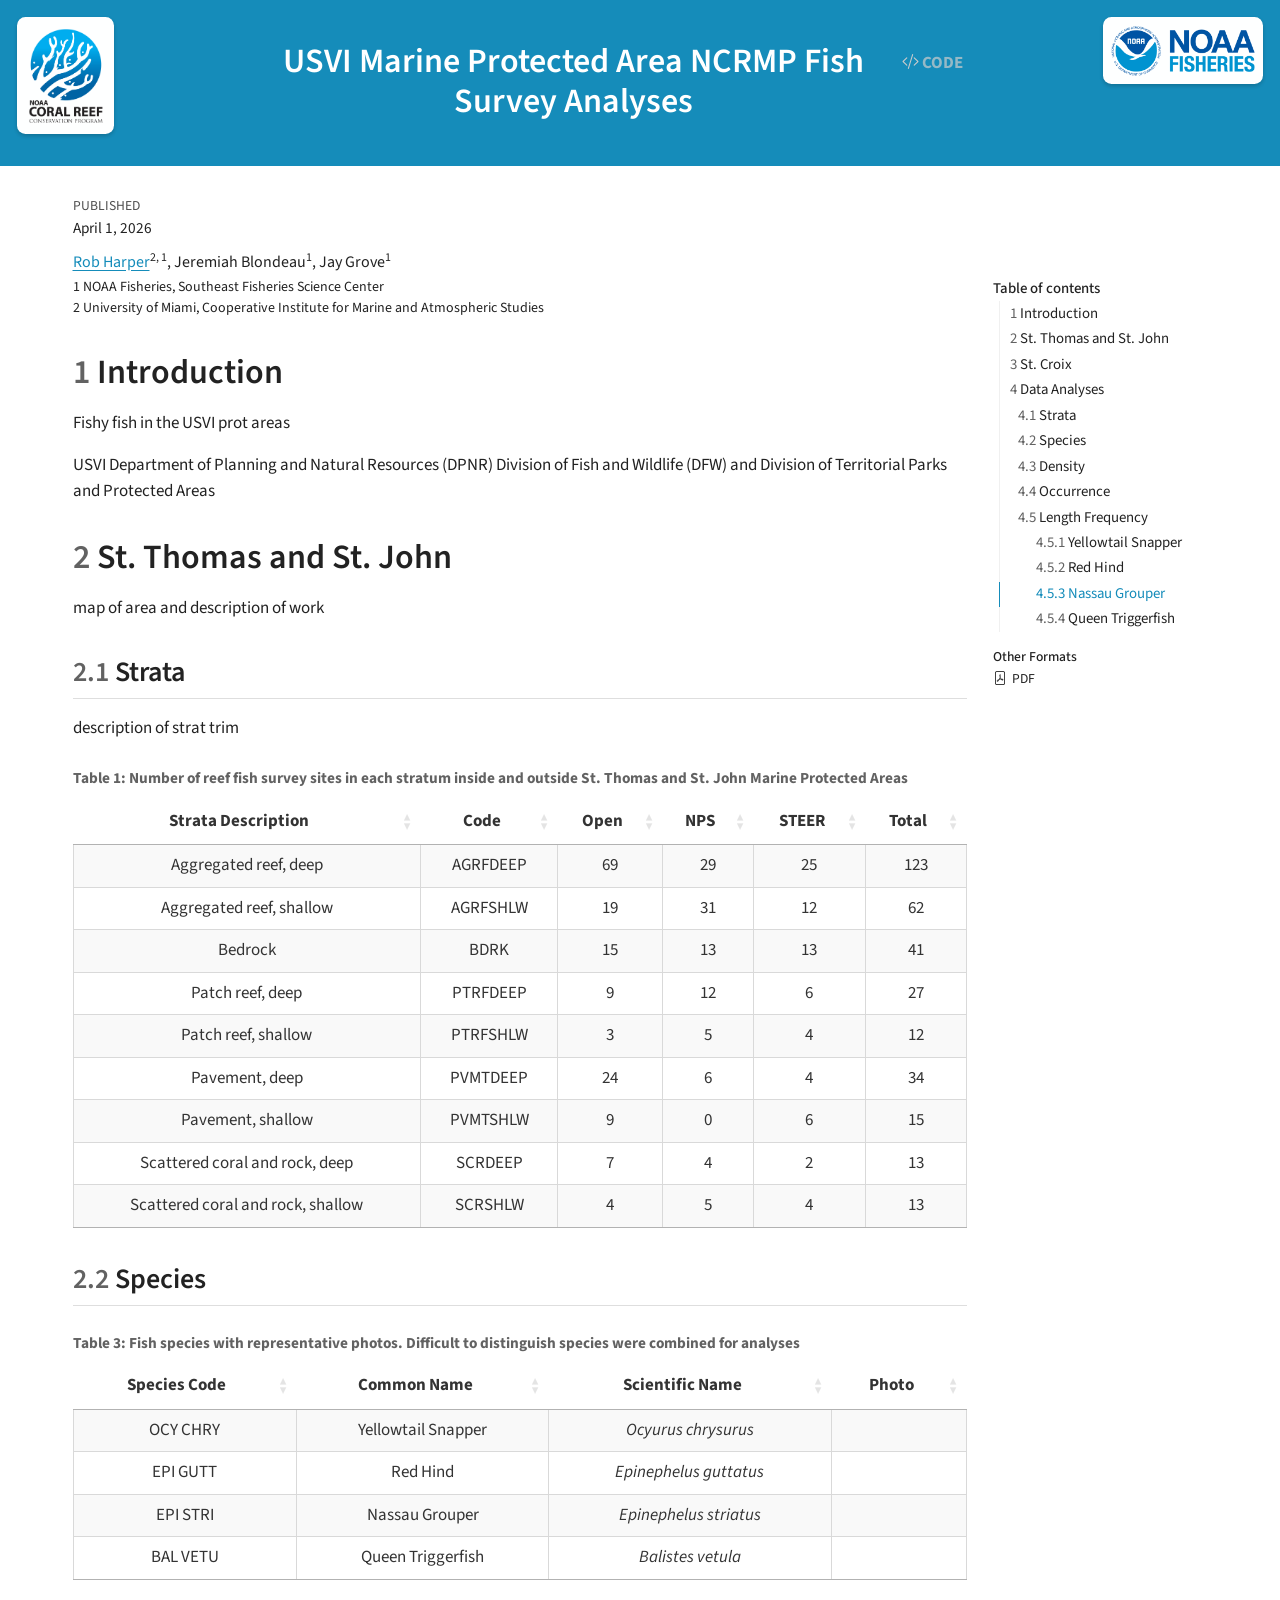
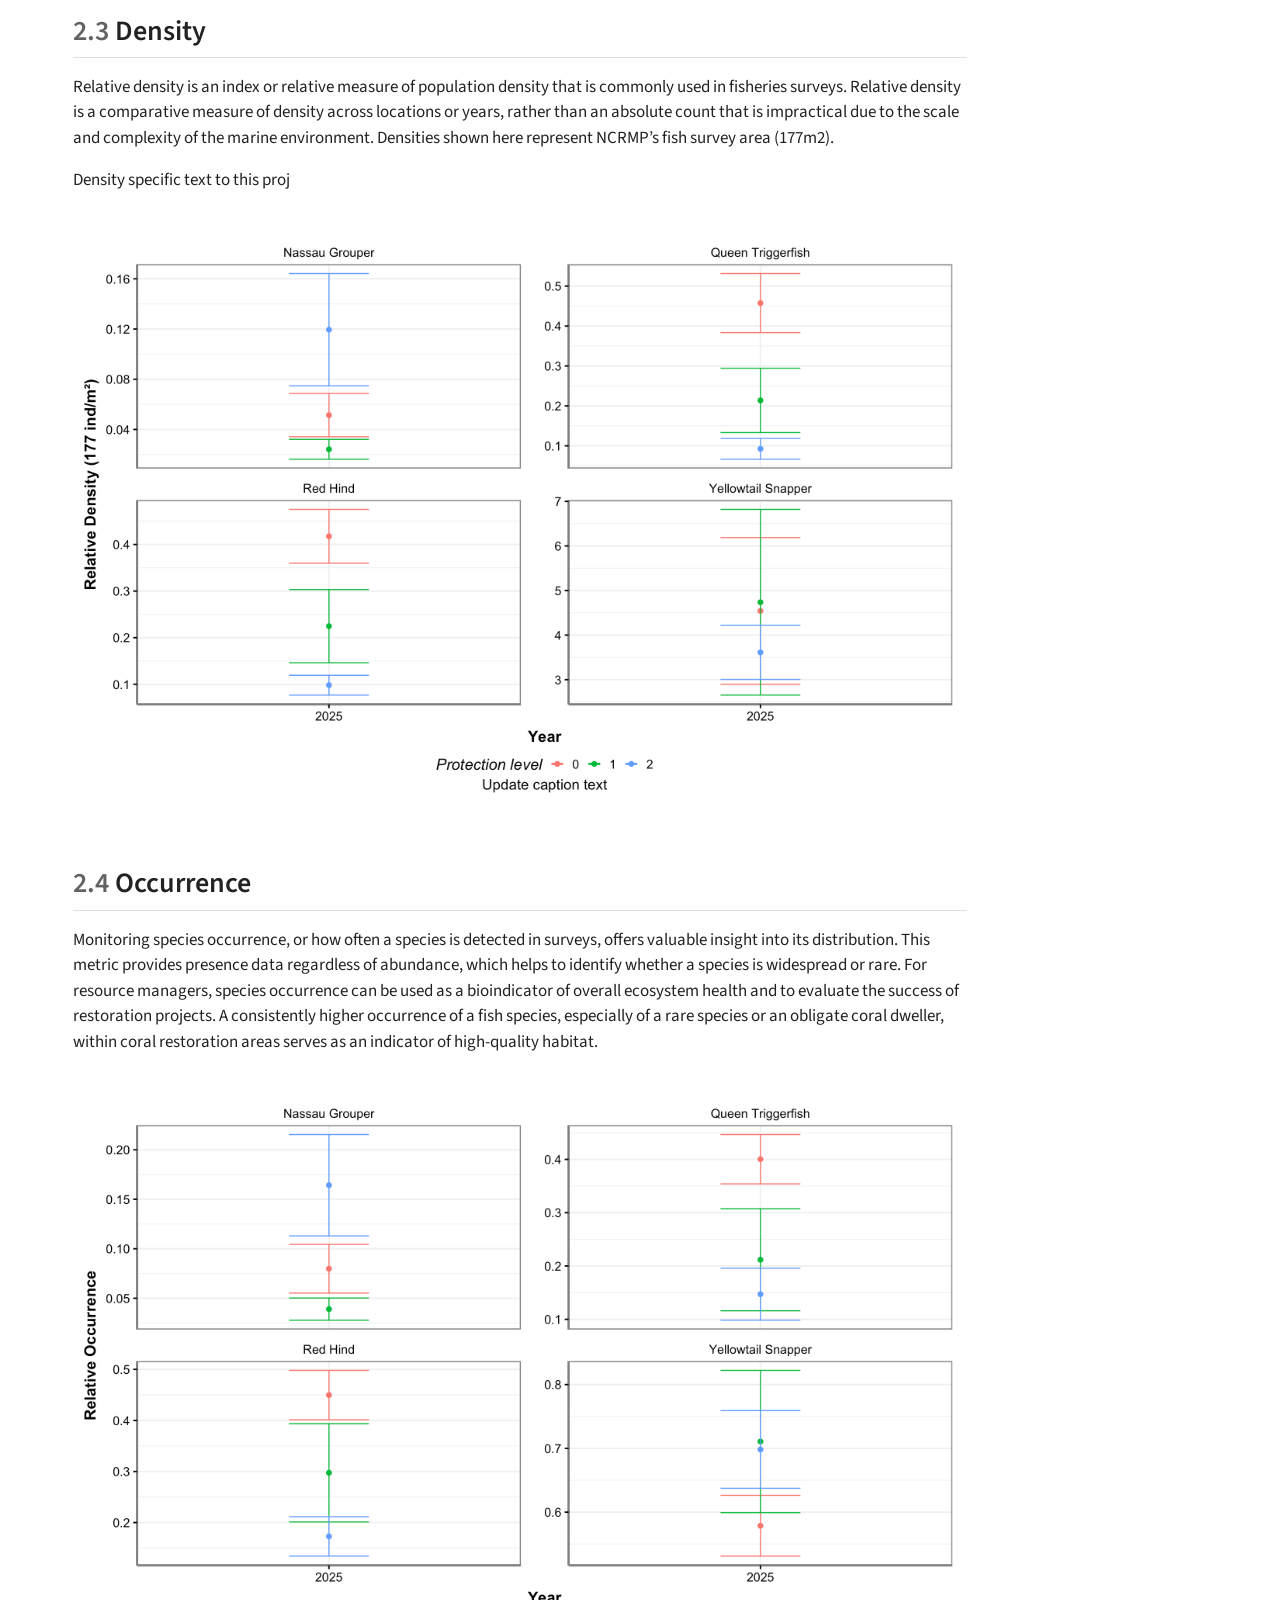
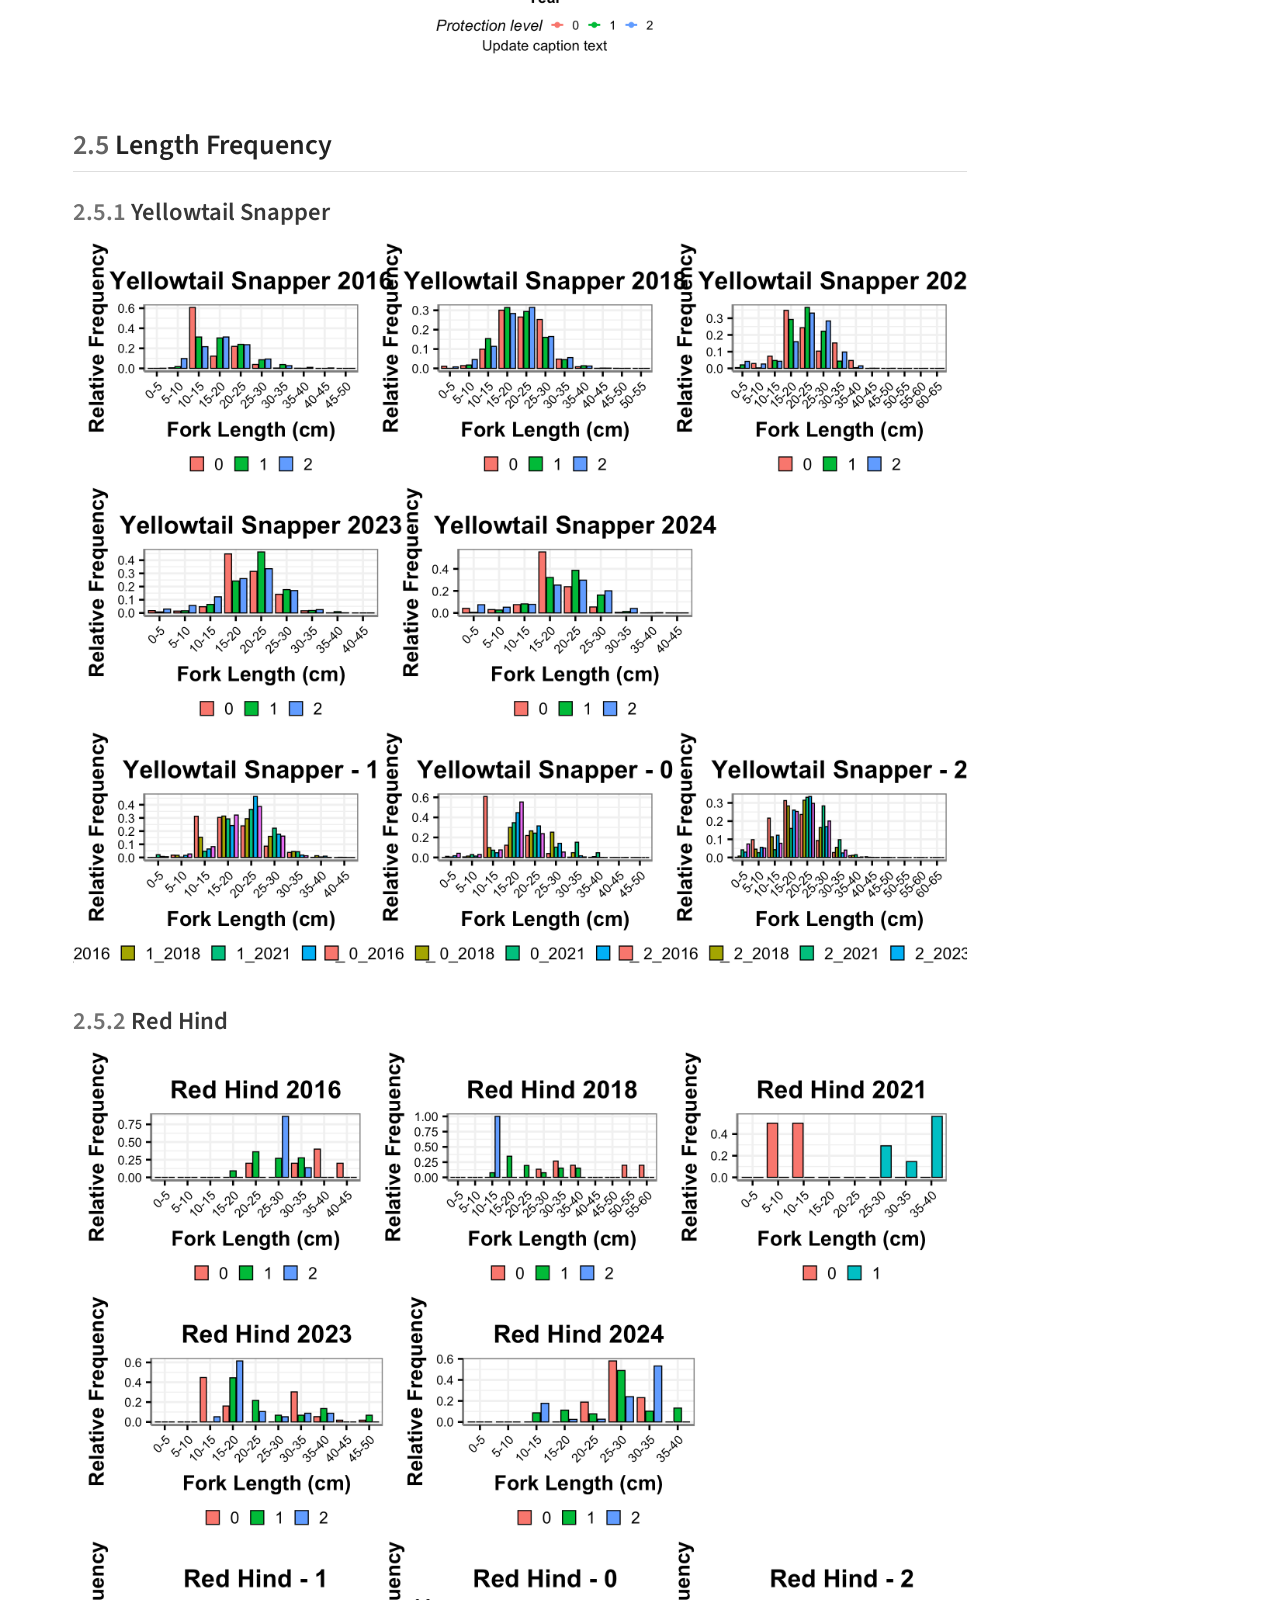
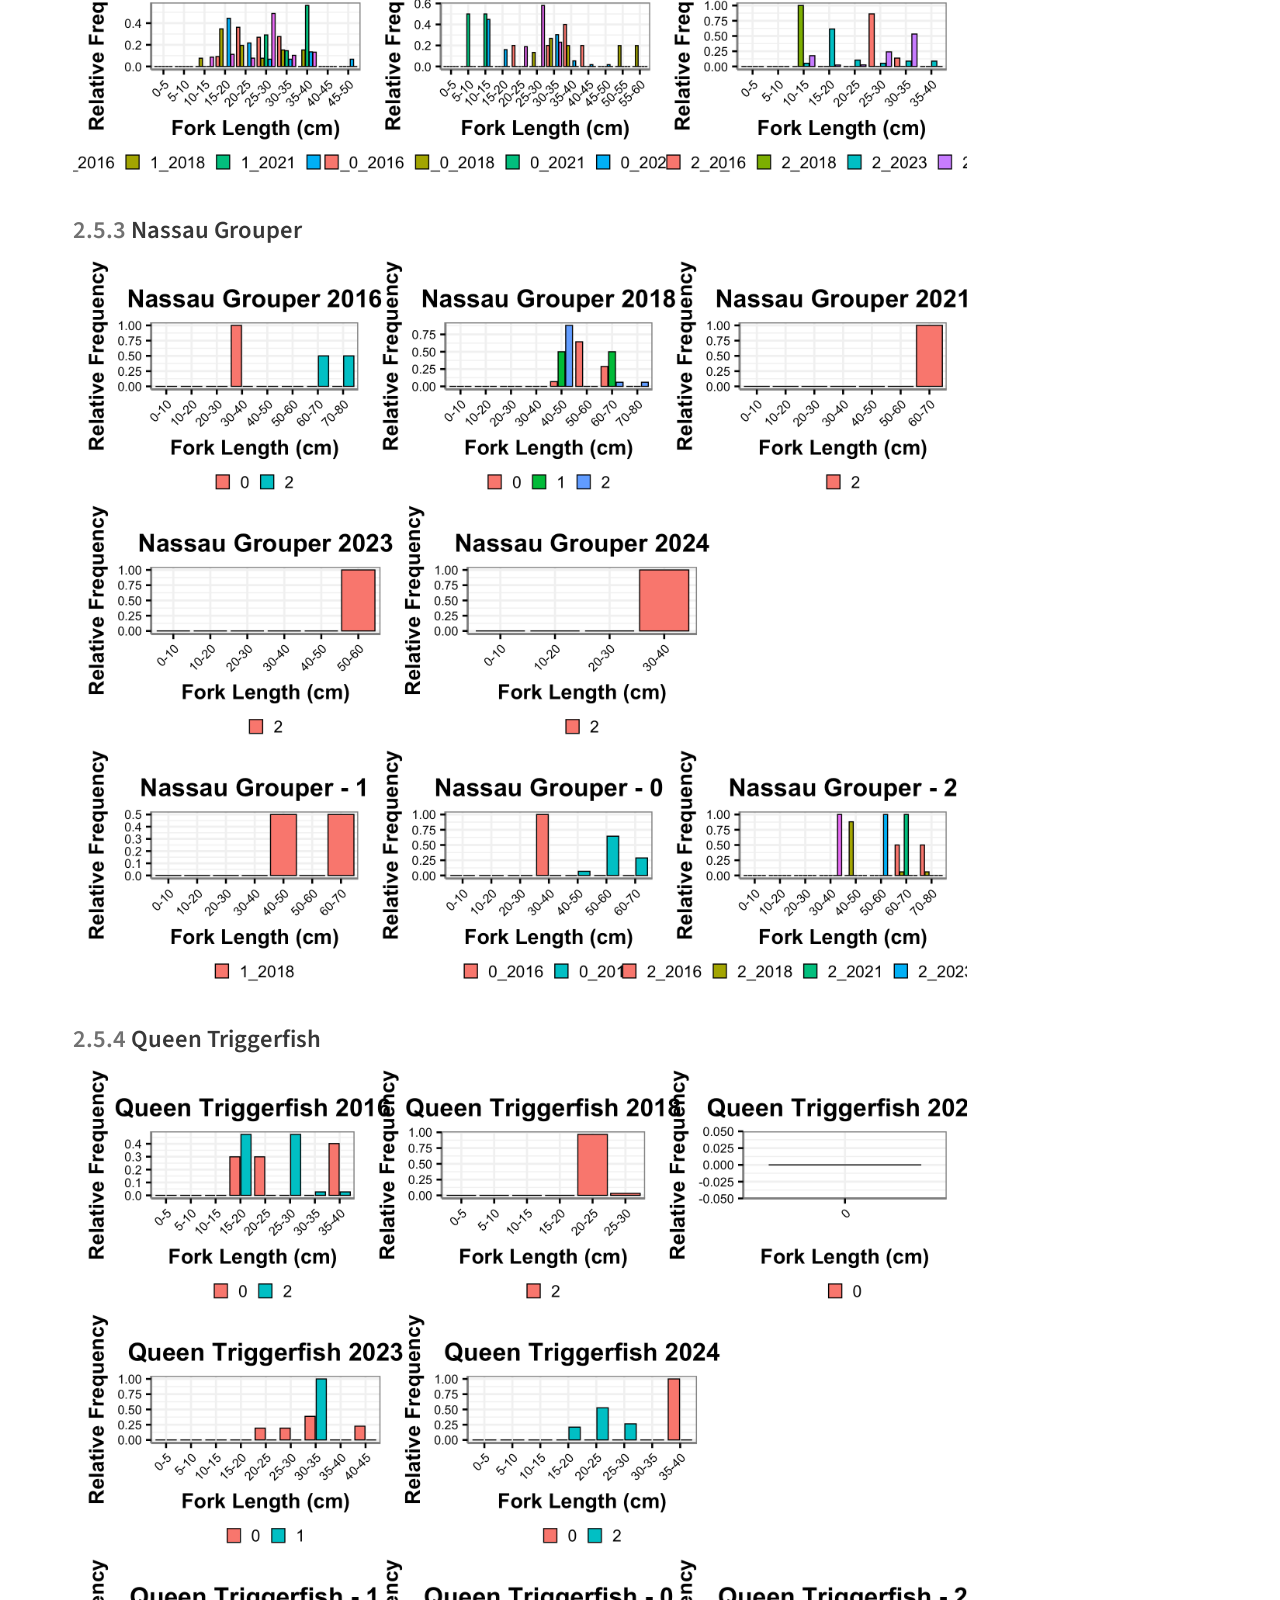
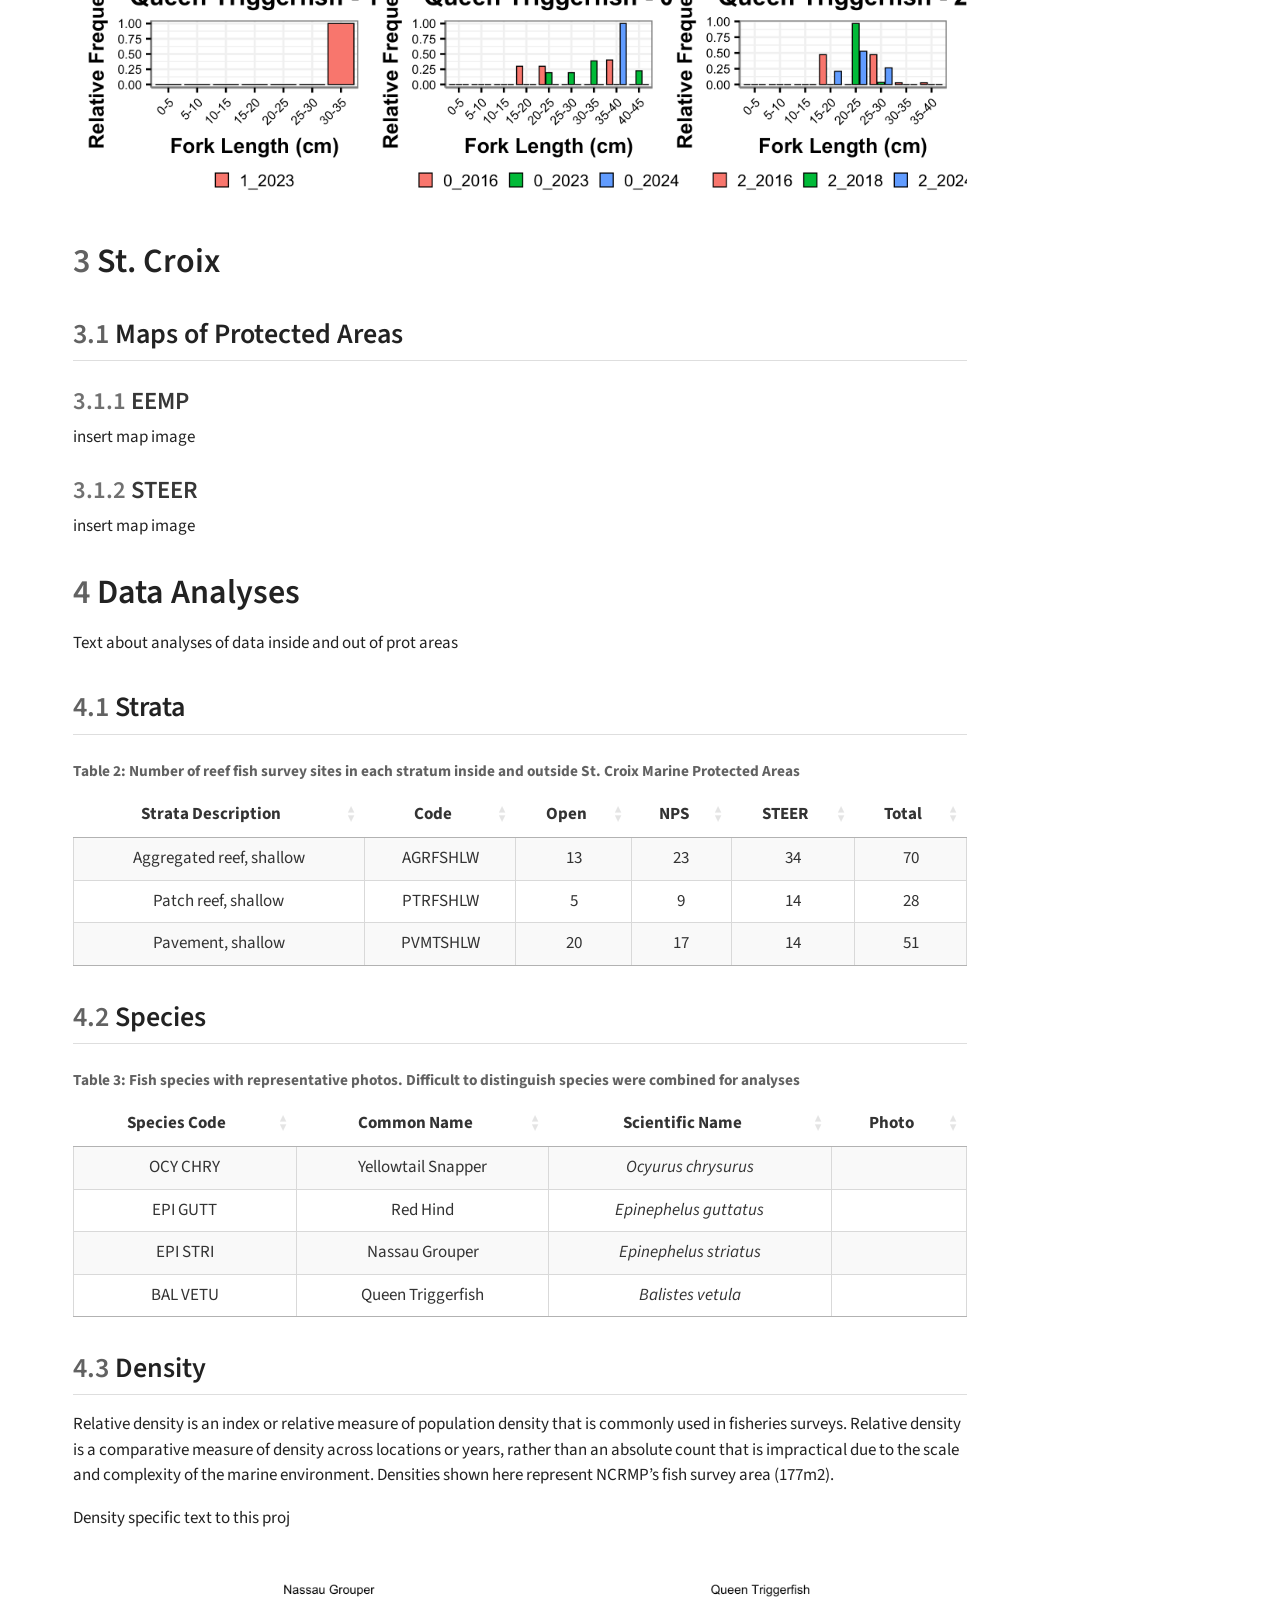
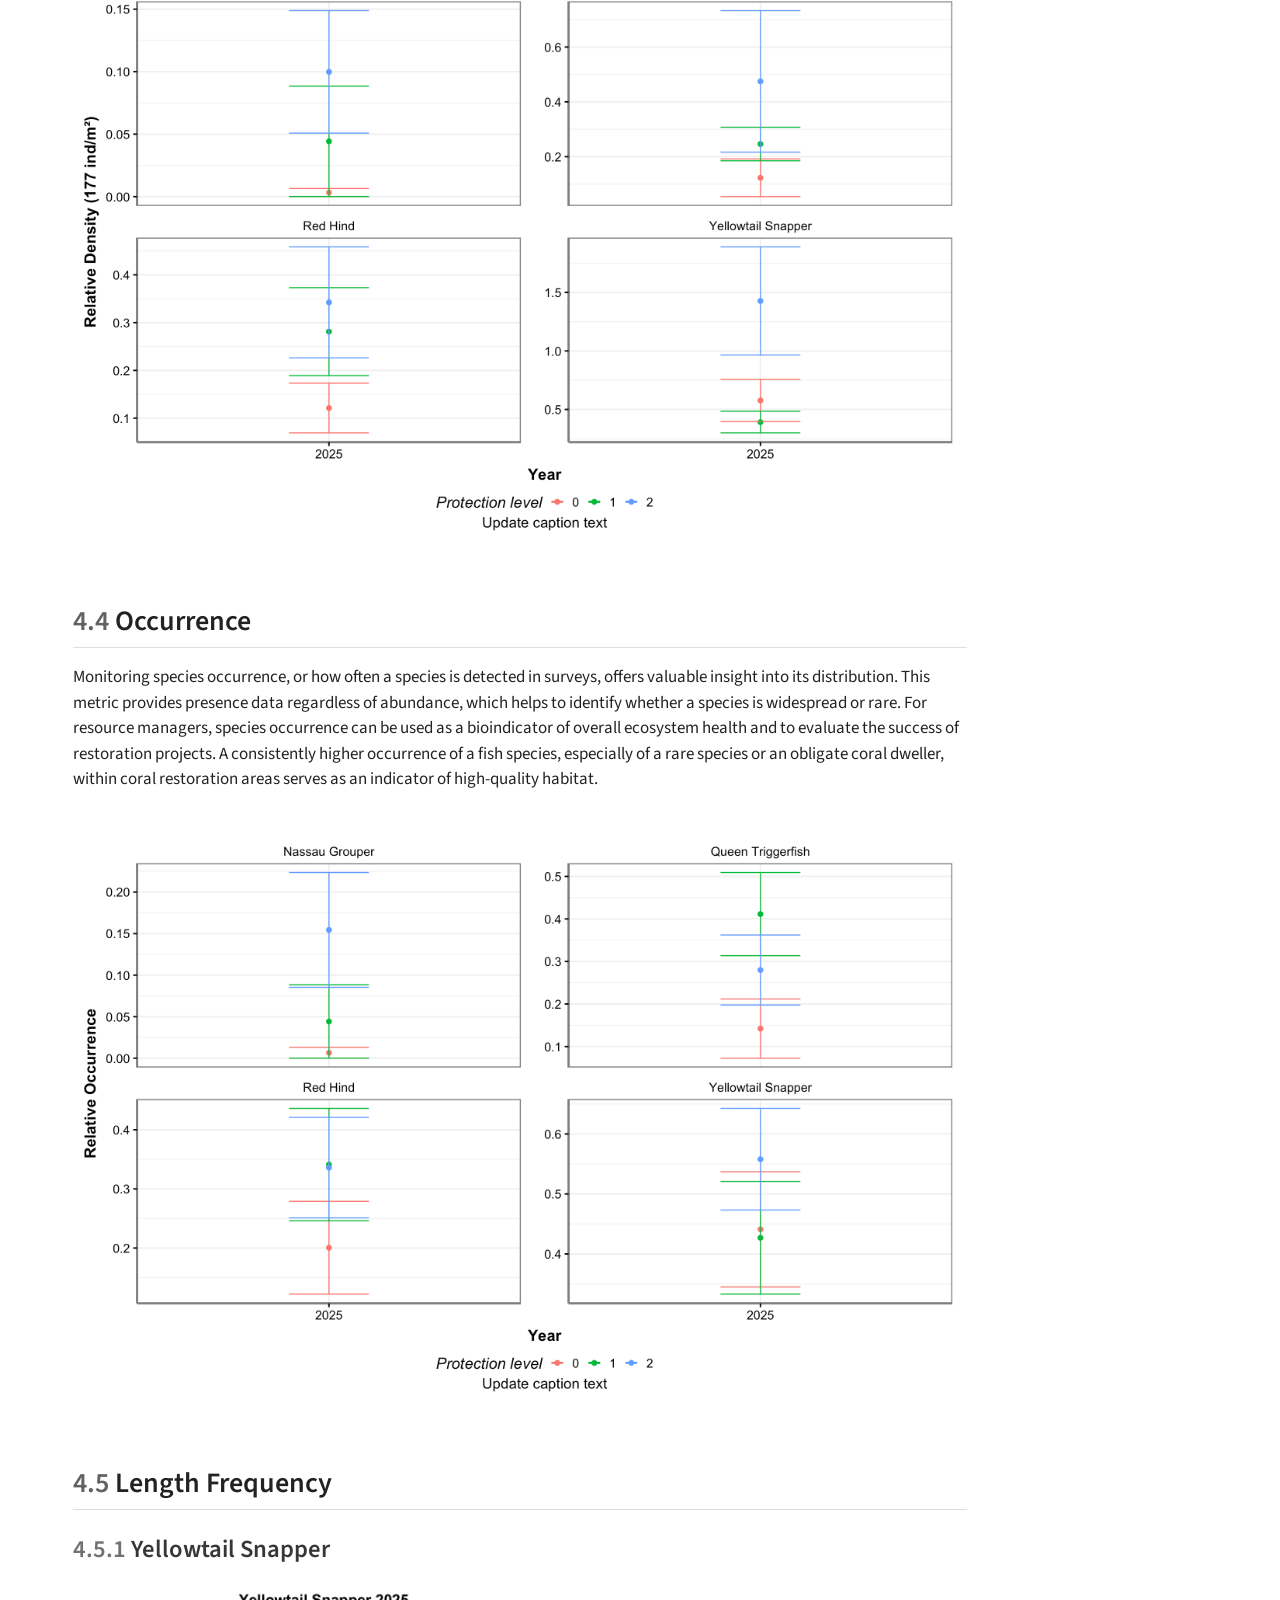
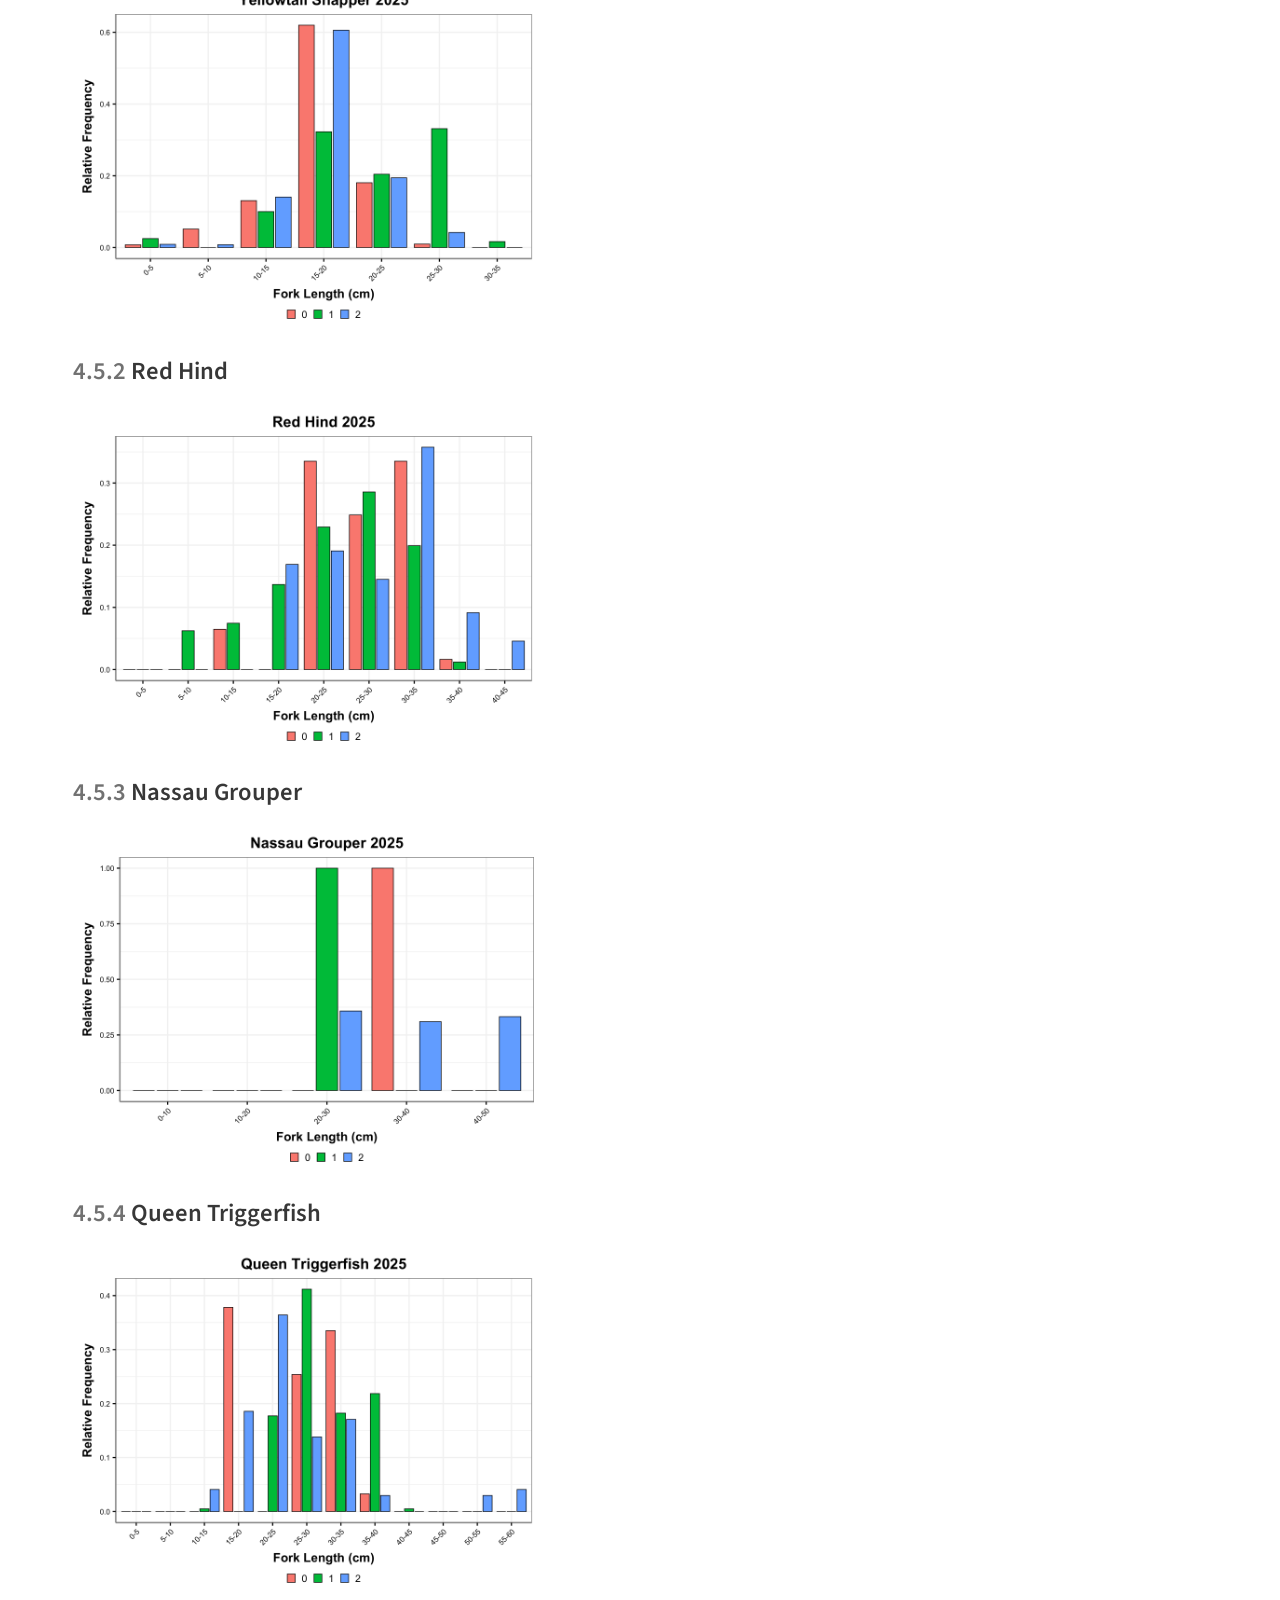
==== commit 6ab2baab: "minor function updates and .qmd overhaul" ====
--- a/docs/Index.html
+++ b/docs/Index.html
@@ -6,9 +6,9 @@
 
 <meta name="viewport" content="width=device-width, initial-scale=1.0, user-scalable=yes">
 
-<meta name="dcterms.date" content="2026-01-28">
-
-<title>USVI Marine Protected Area NCRMP Fish Survey Analyses DRY TORT TEST DATA</title>
+<meta name="dcterms.date" content="2026-04-01">
+
+<title>USVI Marine Protected Area NCRMP Fish Survey Analyses</title>
 <style>
 code{white-space: pre-wrap;}
 span.smallcaps{font-variant: small-caps;}
@@ -89,7 +89,7 @@
 <header id="title-block-header" class="quarto-title-block default page-columns page-full">
   <div class="quarto-title-banner page-columns page-full">
     <div class="quarto-title column-page-left">
-      <div class="quarto-title-block"><div><h1 class="title">USVI Marine Protected Area NCRMP Fish Survey Analyses DRY TORT TEST DATA</h1><button type="button" class="btn code-tools-button" id="quarto-code-tools-source"><i class="bi"></i> Code</button></div></div>
+      <div class="quarto-title-block"><div><h1 class="title">USVI Marine Protected Area NCRMP Fish Survey Analyses</h1><button type="button" class="btn code-tools-button" id="quarto-code-tools-source"><i class="bi"></i> Code</button></div></div>
                       </div>
   </div>
     
@@ -100,7 +100,7 @@
       <div>
       <div class="quarto-title-meta-heading">Published</div>
       <div class="quarto-title-meta-contents">
-        <p class="date">January 28, 2026</p>
+        <p class="date">April 1, 2026</p>
       </div>
     </div>
     
@@ -114,22 +114,42 @@
     <h2 id="toc-title">Table of contents</h2>
    
   <ul>
-  <li><a href="#introduction" id="toc-introduction" class="nav-link active" data-scroll-target="#introduction"><span class="header-section-number">1</span> Introduction</a>
-  <ul class="collapse">
-  <li><a href="#maps-of-protected-areas" id="toc-maps-of-protected-areas" class="nav-link" data-scroll-target="#maps-of-protected-areas"><span class="header-section-number">1.1</span> Maps of Protected Areas</a></li>
-  <li><a href="#eemp" id="toc-eemp" class="nav-link" data-scroll-target="#eemp"><span class="header-section-number">1.2</span> EEMP</a></li>
-  <li><a href="#steer" id="toc-steer" class="nav-link" data-scroll-target="#steer"><span class="header-section-number">1.3</span> STEER</a></li>
-  </ul></li>
-  <li><a href="#data-analyses" id="toc-data-analyses" class="nav-link" data-scroll-target="#data-analyses"><span class="header-section-number">2</span> Data Analyses</a>
+  <li><a href="#introduction" id="toc-introduction" class="nav-link active" data-scroll-target="#introduction"><span class="header-section-number">1</span> Introduction</a></li>
+  <li><a href="#st.-thomas-and-st.-john" id="toc-st.-thomas-and-st.-john" class="nav-link" data-scroll-target="#st.-thomas-and-st.-john"><span class="header-section-number">2</span> St.&nbsp;Thomas and St.&nbsp;John</a>
   <ul class="collapse">
   <li><a href="#strata" id="toc-strata" class="nav-link" data-scroll-target="#strata"><span class="header-section-number">2.1</span> Strata</a></li>
+  <li><a href="#species" id="toc-species" class="nav-link" data-scroll-target="#species"><span class="header-section-number">2.2</span> Species</a></li>
+  <li><a href="#density" id="toc-density" class="nav-link" data-scroll-target="#density"><span class="header-section-number">2.3</span> Density</a></li>
+  <li><a href="#occurrence" id="toc-occurrence" class="nav-link" data-scroll-target="#occurrence"><span class="header-section-number">2.4</span> Occurrence</a></li>
+  <li><a href="#length-frequency" id="toc-length-frequency" class="nav-link" data-scroll-target="#length-frequency"><span class="header-section-number">2.5</span> Length Frequency</a>
+  <ul class="collapse">
+  <li><a href="#yellowtail-snapper" id="toc-yellowtail-snapper" class="nav-link" data-scroll-target="#yellowtail-snapper"><span class="header-section-number">2.5.1</span> Yellowtail Snapper</a></li>
+  <li><a href="#red-hind" id="toc-red-hind" class="nav-link" data-scroll-target="#red-hind"><span class="header-section-number">2.5.2</span> Red Hind</a></li>
+  <li><a href="#nassau-grouper" id="toc-nassau-grouper" class="nav-link" data-scroll-target="#nassau-grouper"><span class="header-section-number">2.5.3</span> Nassau Grouper</a></li>
+  <li><a href="#queen-triggerfish" id="toc-queen-triggerfish" class="nav-link" data-scroll-target="#queen-triggerfish"><span class="header-section-number">2.5.4</span> Queen Triggerfish</a></li>
   </ul></li>
-  <li><a href="#density" id="toc-density" class="nav-link" data-scroll-target="#density"><span class="header-section-number">3</span> Density</a>
+  </ul></li>
+  <li><a href="#st.-croix" id="toc-st.-croix" class="nav-link" data-scroll-target="#st.-croix"><span class="header-section-number">3</span> St.&nbsp;Croix</a>
   <ul class="collapse">
-  <li><a href="#yellowtail-snapper" id="toc-yellowtail-snapper" class="nav-link" data-scroll-target="#yellowtail-snapper"><span class="header-section-number">3.1</span> Yellowtail Snapper</a></li>
-  <li><a href="#red-hind" id="toc-red-hind" class="nav-link" data-scroll-target="#red-hind"><span class="header-section-number">3.2</span> Red Hind</a></li>
-  <li><a href="#nassau-grouper" id="toc-nassau-grouper" class="nav-link" data-scroll-target="#nassau-grouper"><span class="header-section-number">3.3</span> Nassau Grouper</a></li>
-  <li><a href="#queen-triggerfish" id="toc-queen-triggerfish" class="nav-link" data-scroll-target="#queen-triggerfish"><span class="header-section-number">3.4</span> Queen Triggerfish</a></li>
+  <li><a href="#maps-of-protected-areas" id="toc-maps-of-protected-areas" class="nav-link" data-scroll-target="#maps-of-protected-areas"><span class="header-section-number">3.1</span> Maps of Protected Areas</a>
+  <ul class="collapse">
+  <li><a href="#eemp" id="toc-eemp" class="nav-link" data-scroll-target="#eemp"><span class="header-section-number">3.1.1</span> EEMP</a></li>
+  <li><a href="#steer" id="toc-steer" class="nav-link" data-scroll-target="#steer"><span class="header-section-number">3.1.2</span> STEER</a></li>
+  </ul></li>
+  </ul></li>
+  <li><a href="#data-analyses" id="toc-data-analyses" class="nav-link" data-scroll-target="#data-analyses"><span class="header-section-number">4</span> Data Analyses</a>
+  <ul class="collapse">
+  <li><a href="#strata-1" id="toc-strata-1" class="nav-link" data-scroll-target="#strata-1"><span class="header-section-number">4.1</span> Strata</a></li>
+  <li><a href="#species-1" id="toc-species-1" class="nav-link" data-scroll-target="#species-1"><span class="header-section-number">4.2</span> Species</a></li>
+  <li><a href="#density-1" id="toc-density-1" class="nav-link" data-scroll-target="#density-1"><span class="header-section-number">4.3</span> Density</a></li>
+  <li><a href="#occurrence-1" id="toc-occurrence-1" class="nav-link" data-scroll-target="#occurrence-1"><span class="header-section-number">4.4</span> Occurrence</a></li>
+  <li><a href="#length-frequency-1" id="toc-length-frequency-1" class="nav-link" data-scroll-target="#length-frequency-1"><span class="header-section-number">4.5</span> Length Frequency</a>
+  <ul class="collapse">
+  <li><a href="#yellowtail-snapper-1" id="toc-yellowtail-snapper-1" class="nav-link" data-scroll-target="#yellowtail-snapper-1"><span class="header-section-number">4.5.1</span> Yellowtail Snapper</a></li>
+  <li><a href="#red-hind-1" id="toc-red-hind-1" class="nav-link" data-scroll-target="#red-hind-1"><span class="header-section-number">4.5.2</span> Red Hind</a></li>
+  <li><a href="#nassau-grouper-1" id="toc-nassau-grouper-1" class="nav-link" data-scroll-target="#nassau-grouper-1"><span class="header-section-number">4.5.3</span> Nassau Grouper</a></li>
+  <li><a href="#queen-triggerfish-1" id="toc-queen-triggerfish-1" class="nav-link" data-scroll-target="#queen-triggerfish-1"><span class="header-section-number">4.5.4</span> Queen Triggerfish</a></li>
+  </ul></li>
   </ul></li>
   </ul>
 <div class="quarto-alternate-formats"><h2>Other Formats</h2><ul><li><a href="Index.pdf"><i class="bi bi-file-pdf"></i>PDF</a></li></ul></div></nav>
@@ -227,34 +247,27 @@
 
 
 <div style="page-break-after: always;"></div>
-<section id="introduction" class="level2" data-number="1">
-<h2 data-number="1" class="anchored" data-anchor-id="introduction"><span class="header-section-number">1</span> Introduction</h2>
+<section id="introduction" class="level1" data-number="1">
+<h1 data-number="1"><span class="header-section-number">1</span> Introduction</h1>
 <p>Fishy fish in the USVI prot areas</p>
+<p>USVI Department of Planning and Natural Resources (DPNR) Division of Fish and Wildlife (DFW) and Division of Territorial Parks and Protected Areas</p>
 <div style="page-break-after: always;"></div>
-<section id="maps-of-protected-areas" class="level3" data-number="1.1">
-<h3 data-number="1.1" class="anchored" data-anchor-id="maps-of-protected-areas"><span class="header-section-number">1.1</span> Maps of Protected Areas</h3>
-</section>
-<section id="eemp" class="level3" data-number="1.2">
-<h3 data-number="1.2" class="anchored" data-anchor-id="eemp"><span class="header-section-number">1.2</span> EEMP</h3>
-<p>insert map image</p>
-</section>
-<section id="steer" class="level3" data-number="1.3">
-<h3 data-number="1.3" class="anchored" data-anchor-id="steer"><span class="header-section-number">1.3</span> STEER</h3>
-<p>insert map image</p>
-<div style="page-break-after: always;"></div>
-</section>
-</section>
-<section id="data-analyses" class="level2" data-number="2">
-<h2 data-number="2" class="anchored" data-anchor-id="data-analyses"><span class="header-section-number">2</span> Data Analyses</h2>
-<p>Text about analyses of data inside and out of prot areas</p>
-<section id="strata" class="level3" data-number="2.1">
-<h3 data-number="2.1" class="anchored" data-anchor-id="strata"><span class="header-section-number">2.1</span> Strata</h3>
+</section>
+<section id="st.-thomas-and-st.-john" class="level1" data-number="2">
+<h1 data-number="2"><span class="header-section-number">2</span> St.&nbsp;Thomas and St.&nbsp;John</h1>
+<p>map of area and description of work</p>
+<section id="strata" class="level2" data-number="2.1">
+<h2 data-number="2.1" class="anchored" data-anchor-id="strata"><span class="header-section-number">2.1</span> Strata</h2>
+<p>description of strat trim</p>
 <div class="cell">
 <div class="cell-output-display">
-<div class="datatables html-widget html-fill-item" id="htmlwidget-56017a2ea0d0afaa34cf" style="width:100%;height:auto;"></div>
-<script type="application/json" data-for="htmlwidget-56017a2ea0d0afaa34cf">{"x":{"filter":"none","vertical":false,"caption":"<caption style=\"caption-side: top; text-align: left; font-weight: bold;\">Table 1: Number of reef fish survey sites in each stratum inside USVI Marine Protected Areas and outside<\/caption>","data":[["Outside","Outside","Outside","Outside","Outside","Outside","Outside","Outside","Outside","Outside","Outside","Outside","Outside"],["AGRFDEEP","AGRFSHLW","BDRKDEEP","BDRKSHLW","HARDDEEP","HARDSHLW","PTRFDEEP","PTRFGTR3","PTRFSHLW","PVMTDEEP","PVMTSHLW","SCRDEEP","SCRSHLW"],["Aggregated reef, deep","Aggregated reef, shallow","Bedrock reef, deep","Bedrock reef, shallow","Hardbottom, deep","Hardbottom, shallow","Patch reef, deep","PTRFGTR3","Patch reef, shallow","Pavement, deep","Pavement, shallow","Scattered coral and rock, deep","Scattered coral and rock, shallow"],[79,47,2,22,74,3,37,1,27,66,39,12,9],[127,75,3,40,67,13,66,0,45,96,62,18,24],[63,28,1,22,60,6,17,0,21,44,33,10,8],[156,107,6,45,0,0,35,0,32,76,67,19,19],[123,62,1,40,0,0,27,0,12,34,16,13,12]],"container":"<table class=\"cell-border stripe\">\n  <thead>\n    <tr>\n      <th>Study Area<\/th>\n      <th>Strata Name<\/th>\n      <th>Strata Description<\/th>\n      <th>2017<\/th>\n      <th>2019<\/th>\n      <th>2021<\/th>\n      <th>2023<\/th>\n      <th>2025<\/th>\n    <\/tr>\n  <\/thead>\n<\/table>","options":{"columnDefs":[{"className":"dt-center","targets":"_all"},{"name":"PROT","targets":0},{"name":"STRAT","targets":1},{"name":"description","targets":2},{"name":"2017","targets":3},{"name":"2019","targets":4},{"name":"2021","targets":5},{"name":"2023","targets":6},{"name":"2025","targets":7}],"info":false,"paging":false,"searching":false,"order":[],"autoWidth":false,"orderClasses":false}},"evals":[],"jsHooks":[]}</script>
-</div>
-</div>
+<div class="datatables html-widget html-fill-item" id="htmlwidget-8402e8258a4a87ce8526" style="width:100%;height:auto;"></div>
+<script type="application/json" data-for="htmlwidget-8402e8258a4a87ce8526">{"x":{"filter":"none","vertical":false,"caption":"<caption style=\"caption-side: top; text-align: left; font-weight: bold;\">Table 1: Number of reef fish survey sites in each stratum inside and outside St. Thomas and St. John Marine Protected Areas <\/caption>","data":[["Aggregated reef, deep","Aggregated reef, shallow","Bedrock","Patch reef, deep","Patch reef, shallow","Pavement, deep","Pavement, shallow","Scattered coral and rock, deep","Scattered coral and rock, shallow"],["AGRFDEEP","AGRFSHLW","BDRK","PTRFDEEP","PTRFSHLW","PVMTDEEP","PVMTSHLW","SCRDEEP","SCRSHLW"],[69,19,15,9,3,24,9,7,4],[29,31,13,12,5,6,0,4,5],[25,12,13,6,4,4,6,2,4],[123,62,41,27,12,34,15,13,13]],"container":"<table class=\"cell-border stripe\">\n  <thead>\n    <tr>\n      <th>Strata Description<\/th>\n      <th>Code<\/th>\n      <th>Open<\/th>\n      <th>NPS<\/th>\n      <th>STEER<\/th>\n      <th>Total<\/th>\n    <\/tr>\n  <\/thead>\n<\/table>","options":{"columnDefs":[{"className":"dt-center","targets":"_all"},{"name":"description","targets":0},{"name":"STRAT","targets":1},{"name":"Open","targets":2},{"name":"NPS","targets":3},{"name":"STEER","targets":4},{"name":"Total","targets":5}],"info":false,"paging":false,"searching":false,"order":[],"autoWidth":false,"orderClasses":false}},"evals":[],"jsHooks":[]}</script>
+</div>
+</div>
+</section>
+<section id="species" class="level2" data-number="2.2">
+<h2 data-number="2.2" class="anchored" data-anchor-id="species"><span class="header-section-number">2.2</span> Species</h2>
 <div class="cell">
 <div class="cell-output-display">
 
@@ -268,14 +281,13 @@
           }
         </script>
       
-<div class="datatables html-widget html-fill-item" id="htmlwidget-3577906404616e7bff16" style="width:100%;height:auto;"></div>
-<script type="application/json" data-for="htmlwidget-3577906404616e7bff16">{"x":{"filter":"none","vertical":false,"caption":"<caption style=\"caption-side: top; text-align: left; font-weight: bold;\">Table 2:  Fish species with representative photos. Difficult to distinguish species were combined for analyses<\/caption>","data":[["OCY CHRY","EPI GUTT","EPI STRI","BAL VETU"],["Yellowtail Snapper","Red Hind","Nassau Grouper","Queen Triggerfish"],["Ocyurus chrysurus","Epinephelus guttatus","Epinephelus striatus","Balistes vetula"],["","","",""]],"container":"<table class=\"cell-border stripe\">\n  <thead>\n    <tr>\n      <th>Species Code<\/th>\n      <th>Common Name<\/th>\n      <th>Scientific Name<\/th>\n      <th>Photo<\/th>\n    <\/tr>\n  <\/thead>\n<\/table>","options":{"columnDefs":[{"className":"dt-center","targets":"_all"},{"name":"SPECIES_CD","targets":0},{"name":"COMNAME","targets":1},{"name":"SCINAME","targets":2},{"name":"Photo","targets":3}],"info":false,"paging":false,"searching":false,"order":[],"autoWidth":false,"orderClasses":false,"rowCallback":"function(row, data, displayNum, displayIndex, dataIndex) {\nvar value=data[2]; $(this.api().cell(row, 2).node()).css({'font-style':'italic'});\n}"}},"evals":["options.rowCallback"],"jsHooks":[]}</script>
-</div>
-</div>
-</section>
-</section>
-<section id="density" class="level2" data-number="3">
-<h2 data-number="3" class="anchored" data-anchor-id="density"><span class="header-section-number">3</span> Density</h2>
+<div class="datatables html-widget html-fill-item" id="htmlwidget-7019edf4e90e003dcf92" style="width:100%;height:auto;"></div>
+<script type="application/json" data-for="htmlwidget-7019edf4e90e003dcf92">{"x":{"filter":"none","vertical":false,"caption":"<caption style=\"caption-side: top; text-align: left; font-weight: bold;\">Table 3:  Fish species with representative photos. Difficult to distinguish species were combined for analyses<\/caption>","data":[["OCY CHRY","EPI GUTT","EPI STRI","BAL VETU"],["Yellowtail Snapper","Red Hind","Nassau Grouper","Queen Triggerfish"],["Ocyurus chrysurus","Epinephelus guttatus","Epinephelus striatus","Balistes vetula"],["","","",""]],"container":"<table class=\"cell-border stripe\">\n  <thead>\n    <tr>\n      <th>Species Code<\/th>\n      <th>Common Name<\/th>\n      <th>Scientific Name<\/th>\n      <th>Photo<\/th>\n    <\/tr>\n  <\/thead>\n<\/table>","options":{"columnDefs":[{"className":"dt-center","targets":"_all"},{"name":"SPECIES_CD","targets":0},{"name":"COMNAME","targets":1},{"name":"SCINAME","targets":2},{"name":"Photo","targets":3}],"info":false,"paging":false,"searching":false,"order":[],"autoWidth":false,"orderClasses":false,"rowCallback":"function(row, data, displayNum, displayIndex, dataIndex) {\nvar value=data[2]; $(this.api().cell(row, 2).node()).css({'font-style':'italic'});\n}"}},"evals":["options.rowCallback"],"jsHooks":[]}</script>
+</div>
+</div>
+</section>
+<section id="density" class="level2" data-number="2.3">
+<h2 data-number="2.3" class="anchored" data-anchor-id="density"><span class="header-section-number">2.3</span> Density</h2>
 <p>Relative density is an index or relative measure of population density that is commonly used in fisheries surveys. Relative density is a comparative measure of density across locations or years, rather than an absolute count that is impractical due to the scale and complexity of the marine environment. Densities shown here represent NCRMP’s fish survey area (177m2).</p>
 <p>Density specific text to this proj</p>
 <div class="cell">
@@ -287,6 +299,10 @@
 </div>
 </div>
 </div>
+</section>
+<section id="occurrence" class="level2" data-number="2.4">
+<h2 data-number="2.4" class="anchored" data-anchor-id="occurrence"><span class="header-section-number">2.4</span> Occurrence</h2>
+<p>Monitoring species occurrence, or how often a species is detected in surveys, offers valuable insight into its distribution. This metric provides presence data regardless of abundance, which helps to identify whether a species is widespread or rare. For resource managers, species occurrence can be used as a bioindicator of overall ecosystem health and to evaluate the success of restoration projects. A consistently higher occurrence of a fish species, especially of a rare species or an obligate coral dweller, within coral restoration areas serves as an indicator of high-quality habitat.</p>
 <div class="cell">
 <div class="cell-output-display">
 <div>
@@ -296,23 +312,121 @@
 </div>
 </div>
 </div>
-<section id="yellowtail-snapper" class="level3" data-number="3.1">
-<h3 data-number="3.1" class="anchored" data-anchor-id="yellowtail-snapper"><span class="header-section-number">3.1</span> Yellowtail Snapper</h3>
-<p><img src="Index_files/figure-html/unnamed-chunk-5-1.png" class="img-fluid" width="1152"></p>
-</section>
-<section id="red-hind" class="level3" data-number="3.2">
-<h3 data-number="3.2" class="anchored" data-anchor-id="red-hind"><span class="header-section-number">3.2</span> Red Hind</h3>
-<p><img src="Index_files/figure-html/unnamed-chunk-5-2.png" class="img-fluid" width="1152"></p>
-</section>
-<section id="nassau-grouper" class="level3" data-number="3.3">
-<h3 data-number="3.3" class="anchored" data-anchor-id="nassau-grouper"><span class="header-section-number">3.3</span> Nassau Grouper</h3>
-<p><img src="Index_files/figure-html/unnamed-chunk-5-3.png" class="img-fluid" width="1152"></p>
-</section>
-<section id="queen-triggerfish" class="level3" data-number="3.4">
-<h3 data-number="3.4" class="anchored" data-anchor-id="queen-triggerfish"><span class="header-section-number">3.4</span> Queen Triggerfish</h3>
-<p><img src="Index_files/figure-html/unnamed-chunk-5-4.png" class="img-fluid" width="1152"></p>
+</section>
+<section id="length-frequency" class="level2" data-number="2.5">
+<h2 data-number="2.5" class="anchored" data-anchor-id="length-frequency"><span class="header-section-number">2.5</span> Length Frequency</h2>
+<section id="yellowtail-snapper" class="level3" data-number="2.5.1">
+<h3 data-number="2.5.1" class="anchored" data-anchor-id="yellowtail-snapper"><span class="header-section-number">2.5.1</span> Yellowtail Snapper</h3>
+<p><img src="Index_files/figure-html/unnamed-chunk-5-1.png" class="img-fluid" width="1920"></p>
+</section>
+<section id="red-hind" class="level3" data-number="2.5.2">
+<h3 data-number="2.5.2" class="anchored" data-anchor-id="red-hind"><span class="header-section-number">2.5.2</span> Red Hind</h3>
+<p><img src="Index_files/figure-html/unnamed-chunk-5-2.png" class="img-fluid" width="1920"></p>
+</section>
+<section id="nassau-grouper" class="level3" data-number="2.5.3">
+<h3 data-number="2.5.3" class="anchored" data-anchor-id="nassau-grouper"><span class="header-section-number">2.5.3</span> Nassau Grouper</h3>
+<p><img src="Index_files/figure-html/unnamed-chunk-5-3.png" class="img-fluid" width="1920"></p>
+</section>
+<section id="queen-triggerfish" class="level3" data-number="2.5.4">
+<h3 data-number="2.5.4" class="anchored" data-anchor-id="queen-triggerfish"><span class="header-section-number">2.5.4</span> Queen Triggerfish</h3>
+<p><img src="Index_files/figure-html/unnamed-chunk-5-4.png" class="img-fluid" width="1920"></p>
+</section>
+</section>
+</section>
+<section id="st.-croix" class="level1" data-number="3">
+<h1 data-number="3"><span class="header-section-number">3</span> St.&nbsp;Croix</h1>
+<section id="maps-of-protected-areas" class="level2" data-number="3.1">
+<h2 data-number="3.1" class="anchored" data-anchor-id="maps-of-protected-areas"><span class="header-section-number">3.1</span> Maps of Protected Areas</h2>
+<section id="eemp" class="level3" data-number="3.1.1">
+<h3 data-number="3.1.1" class="anchored" data-anchor-id="eemp"><span class="header-section-number">3.1.1</span> EEMP</h3>
+<p>insert map image</p>
+</section>
+<section id="steer" class="level3" data-number="3.1.2">
+<h3 data-number="3.1.2" class="anchored" data-anchor-id="steer"><span class="header-section-number">3.1.2</span> STEER</h3>
+<p>insert map image</p>
+<div style="page-break-after: always;"></div>
+</section>
+</section>
+</section>
+<section id="data-analyses" class="level1" data-number="4">
+<h1 data-number="4"><span class="header-section-number">4</span> Data Analyses</h1>
+<p>Text about analyses of data inside and out of prot areas</p>
+<section id="strata-1" class="level2" data-number="4.1">
+<h2 data-number="4.1" class="anchored" data-anchor-id="strata-1"><span class="header-section-number">4.1</span> Strata</h2>
+<div class="cell">
+<div class="cell-output-display">
+<div class="datatables html-widget html-fill-item" id="htmlwidget-6469a0f5b46ffadc89b8" style="width:100%;height:auto;"></div>
+<script type="application/json" data-for="htmlwidget-6469a0f5b46ffadc89b8">{"x":{"filter":"none","vertical":false,"caption":"<caption style=\"caption-side: top; text-align: left; font-weight: bold;\">Table 2: Number of reef fish survey sites in each stratum inside and outside St. Croix Marine Protected Areas<\/caption>","data":[["Aggregated reef, shallow","Patch reef, shallow","Pavement, shallow"],["AGRFSHLW","PTRFSHLW","PVMTSHLW"],[13,5,20],[23,9,17],[34,14,14],[70,28,51]],"container":"<table class=\"cell-border stripe\">\n  <thead>\n    <tr>\n      <th>Strata Description<\/th>\n      <th>Code<\/th>\n      <th>Open<\/th>\n      <th>NPS<\/th>\n      <th>STEER<\/th>\n      <th>Total<\/th>\n    <\/tr>\n  <\/thead>\n<\/table>","options":{"columnDefs":[{"className":"dt-center","targets":"_all"},{"name":"description","targets":0},{"name":"STRAT","targets":1},{"name":"Open","targets":2},{"name":"NPS","targets":3},{"name":"STEER","targets":4},{"name":"Total","targets":5}],"info":false,"paging":false,"searching":false,"order":[],"autoWidth":false,"orderClasses":false}},"evals":[],"jsHooks":[]}</script>
+</div>
+</div>
+</section>
+<section id="species-1" class="level2" data-number="4.2">
+<h2 data-number="4.2" class="anchored" data-anchor-id="species-1"><span class="header-section-number">4.2</span> Species</h2>
+<div class="cell">
+<div class="cell-output-display">
+
+        <div id="lightbox" style="display:none;position:fixed;z-index:9999;left:0;top:0;width:100%;height:100%;background:rgba(0,0,0,0.8);justify-content:center;align-items:center;" onclick="this.style.display='none'">
+          <img id="lightbox-img" style="max-width:90%;max-height:90%;">
+        </div>
+        <script>
+          function showLightbox(src){
+            document.getElementById("lightbox-img").src = src;
+            document.getElementById("lightbox").style.display = "flex";
+          }
+        </script>
+      
+<div class="datatables html-widget html-fill-item" id="htmlwidget-f46f8e6ea4babd91025d" style="width:100%;height:auto;"></div>
+<script type="application/json" data-for="htmlwidget-f46f8e6ea4babd91025d">{"x":{"filter":"none","vertical":false,"caption":"<caption style=\"caption-side: top; text-align: left; font-weight: bold;\">Table 3:  Fish species with representative photos. Difficult to distinguish species were combined for analyses<\/caption>","data":[["OCY CHRY","EPI GUTT","EPI STRI","BAL VETU"],["Yellowtail Snapper","Red Hind","Nassau Grouper","Queen Triggerfish"],["Ocyurus chrysurus","Epinephelus guttatus","Epinephelus striatus","Balistes vetula"],["","","",""]],"container":"<table class=\"cell-border stripe\">\n  <thead>\n    <tr>\n      <th>Species Code<\/th>\n      <th>Common Name<\/th>\n      <th>Scientific Name<\/th>\n      <th>Photo<\/th>\n    <\/tr>\n  <\/thead>\n<\/table>","options":{"columnDefs":[{"className":"dt-center","targets":"_all"},{"name":"SPECIES_CD","targets":0},{"name":"COMNAME","targets":1},{"name":"SCINAME","targets":2},{"name":"Photo","targets":3}],"info":false,"paging":false,"searching":false,"order":[],"autoWidth":false,"orderClasses":false,"rowCallback":"function(row, data, displayNum, displayIndex, dataIndex) {\nvar value=data[2]; $(this.api().cell(row, 2).node()).css({'font-style':'italic'});\n}"}},"evals":["options.rowCallback"],"jsHooks":[]}</script>
+</div>
+</div>
+</section>
+<section id="density-1" class="level2" data-number="4.3">
+<h2 data-number="4.3" class="anchored" data-anchor-id="density-1"><span class="header-section-number">4.3</span> Density</h2>
+<p>Relative density is an index or relative measure of population density that is commonly used in fisheries surveys. Relative density is a comparative measure of density across locations or years, rather than an absolute count that is impractical due to the scale and complexity of the marine environment. Densities shown here represent NCRMP’s fish survey area (177m2).</p>
+<p>Density specific text to this proj</p>
+<div class="cell">
+<div class="cell-output-display">
+<div>
+<figure class="figure">
+<p><img src="Index_files/figure-html/unnamed-chunk-8-1.png" class="img-fluid figure-img" width="1152"></p>
+</figure>
+</div>
+</div>
+</div>
+</section>
+<section id="occurrence-1" class="level2" data-number="4.4">
+<h2 data-number="4.4" class="anchored" data-anchor-id="occurrence-1"><span class="header-section-number">4.4</span> Occurrence</h2>
+<p>Monitoring species occurrence, or how often a species is detected in surveys, offers valuable insight into its distribution. This metric provides presence data regardless of abundance, which helps to identify whether a species is widespread or rare. For resource managers, species occurrence can be used as a bioindicator of overall ecosystem health and to evaluate the success of restoration projects. A consistently higher occurrence of a fish species, especially of a rare species or an obligate coral dweller, within coral restoration areas serves as an indicator of high-quality habitat.</p>
+<div class="cell">
+<div class="cell-output-display">
+<div>
+<figure class="figure">
+<p><img src="Index_files/figure-html/unnamed-chunk-9-1.png" class="img-fluid figure-img" width="1152"></p>
+</figure>
+</div>
+</div>
+</div>
+</section>
+<section id="length-frequency-1" class="level2" data-number="4.5">
+<h2 data-number="4.5" class="anchored" data-anchor-id="length-frequency-1"><span class="header-section-number">4.5</span> Length Frequency</h2>
+<section id="yellowtail-snapper-1" class="level3" data-number="4.5.1">
+<h3 data-number="4.5.1" class="anchored" data-anchor-id="yellowtail-snapper-1"><span class="header-section-number">4.5.1</span> Yellowtail Snapper</h3>
+<p><img src="Index_files/figure-html/unnamed-chunk-10-1.png" class="img-fluid" width="1920"></p>
+</section>
+<section id="red-hind-1" class="level3" data-number="4.5.2">
+<h3 data-number="4.5.2" class="anchored" data-anchor-id="red-hind-1"><span class="header-section-number">4.5.2</span> Red Hind</h3>
+<p><img src="Index_files/figure-html/unnamed-chunk-10-2.png" class="img-fluid" width="1920"></p>
+</section>
+<section id="nassau-grouper-1" class="level3" data-number="4.5.3">
+<h3 data-number="4.5.3" class="anchored" data-anchor-id="nassau-grouper-1"><span class="header-section-number">4.5.3</span> Nassau Grouper</h3>
+<p><img src="Index_files/figure-html/unnamed-chunk-10-3.png" class="img-fluid" width="1920"></p>
+</section>
+<section id="queen-triggerfish-1" class="level3" data-number="4.5.4">
+<h3 data-number="4.5.4" class="anchored" data-anchor-id="queen-triggerfish-1"><span class="header-section-number">4.5.4</span> Queen Triggerfish</h3>
+<p><img src="Index_files/figure-html/unnamed-chunk-10-4.png" class="img-fluid" width="1920"></p>
 <!-- -->
 
+</section>
 </section>
 </section>
 
@@ -769,7 +883,7 @@
   });
   </script><div class="modal fade" id="quarto-embedded-source-code-modal" tabindex="-1" aria-labelledby="quarto-embedded-source-code-modal-label" aria-hidden="true"><div class="modal-dialog modal-dialog-scrollable"><div class="modal-content"><div class="modal-header"><h5 class="modal-title" id="quarto-embedded-source-code-modal-label">Source Code</h5><button class="btn-close" data-bs-dismiss="modal"></button></div><div class="modal-body"><div class="">
 <div class="sourceCode" id="cb1" data-shortcodes="false"><pre class="sourceCode markdown code-with-copy"><code class="sourceCode markdown"><span id="cb1-1"><a href="#cb1-1" aria-hidden="true" tabindex="-1"></a><span class="co">---</span></span>
-<span id="cb1-2"><a href="#cb1-2" aria-hidden="true" tabindex="-1"></a><span class="an">title:</span><span class="co"> "USVI Marine Protected Area NCRMP Fish Survey Analyses DRY TORT TEST DATA"</span></span>
+<span id="cb1-2"><a href="#cb1-2" aria-hidden="true" tabindex="-1"></a><span class="an">title:</span><span class="co"> "USVI Marine Protected Area NCRMP Fish Survey Analyses"</span></span>
 <span id="cb1-3"><a href="#cb1-3" aria-hidden="true" tabindex="-1"></a><span class="an">date:</span><span class="co"> "`r format(Sys.time(), '%d %B %Y')`"</span></span>
 <span id="cb1-4"><a href="#cb1-4" aria-hidden="true" tabindex="-1"></a><span class="an">mail:</span><span class="co"> "rob.harper@noaa.gov"</span></span>
 <span id="cb1-5"><a href="#cb1-5" aria-hidden="true" tabindex="-1"></a><span class="an">github:</span><span class="co"> "rob-harper/USVImpas"</span></span>
@@ -832,106 +946,202 @@
 <span id="cb1-62"><a href="#cb1-62" aria-hidden="true" tabindex="-1"></a><span class="fu">source</span>(<span class="st">'code/two_tail_t_test.R'</span>, <span class="at">local =</span> knitr<span class="sc">::</span><span class="fu">knit_global</span>())</span>
 <span id="cb1-63"><a href="#cb1-63" aria-hidden="true" tabindex="-1"></a></span>
 <span id="cb1-64"><a href="#cb1-64" aria-hidden="true" tabindex="-1"></a><span class="co"># Read in MIR data set</span></span>
-<span id="cb1-65"><a href="#cb1-65" aria-hidden="true" tabindex="-1"></a>USVImpas_data <span class="ot">&lt;-</span> <span class="fu">readRDS</span>(<span class="st">"../data/USVImpas_data.rds"</span>)</span>
-<span id="cb1-66"><a href="#cb1-66" aria-hidden="true" tabindex="-1"></a></span>
-<span id="cb1-67"><a href="#cb1-67" aria-hidden="true" tabindex="-1"></a>DryTort_data <span class="ot">&lt;-</span> <span class="fu">readRDS</span>(<span class="st">"../data/DryTort_data.rds"</span>)</span>
-<span id="cb1-68"><a href="#cb1-68" aria-hidden="true" tabindex="-1"></a></span>
+<span id="cb1-65"><a href="#cb1-65" aria-hidden="true" tabindex="-1"></a></span>
+<span id="cb1-66"><a href="#cb1-66" aria-hidden="true" tabindex="-1"></a>STTSTJ <span class="ot">&lt;-</span> <span class="fu">readRDS</span>(<span class="st">"../data/STTSTJ_03-05.rds"</span>)</span>
+<span id="cb1-67"><a href="#cb1-67" aria-hidden="true" tabindex="-1"></a></span>
+<span id="cb1-68"><a href="#cb1-68" aria-hidden="true" tabindex="-1"></a>STX <span class="ot">&lt;-</span> <span class="fu">readRDS</span>(<span class="st">"../data/STX_03-05.rds"</span>)</span>
 <span id="cb1-69"><a href="#cb1-69" aria-hidden="true" tabindex="-1"></a></span>
 <span id="cb1-70"><a href="#cb1-70" aria-hidden="true" tabindex="-1"></a></span>
-<span id="cb1-71"><a href="#cb1-71" aria-hidden="true" tabindex="-1"></a><span class="co"># Read in additional species size data (used to generate LF plots)</span></span>
-<span id="cb1-72"><a href="#cb1-72" aria-hidden="true" tabindex="-1"></a><span class="co"># This never changes! It is a list of all species codes + max size</span></span>
-<span id="cb1-73"><a href="#cb1-73" aria-hidden="true" tabindex="-1"></a></span>
-<span id="cb1-74"><a href="#cb1-74" aria-hidden="true" tabindex="-1"></a>community_data <span class="ot">&lt;-</span> <span class="fu">readRDS</span>(<span class="st">"../data/community_data.rds"</span>)</span>
+<span id="cb1-71"><a href="#cb1-71" aria-hidden="true" tabindex="-1"></a></span>
+<span id="cb1-72"><a href="#cb1-72" aria-hidden="true" tabindex="-1"></a></span>
+<span id="cb1-73"><a href="#cb1-73" aria-hidden="true" tabindex="-1"></a><span class="co"># Read in additional species size data (used to generate LF plots)</span></span>
+<span id="cb1-74"><a href="#cb1-74" aria-hidden="true" tabindex="-1"></a><span class="co"># This never changes! It is a list of all species codes + max size</span></span>
 <span id="cb1-75"><a href="#cb1-75" aria-hidden="true" tabindex="-1"></a></span>
-<span id="cb1-76"><a href="#cb1-76" aria-hidden="true" tabindex="-1"></a><span class="in">```</span></span>
+<span id="cb1-76"><a href="#cb1-76" aria-hidden="true" tabindex="-1"></a>community_data <span class="ot">&lt;-</span> <span class="fu">readRDS</span>(<span class="st">"../data/community_data.rds"</span>)</span>
 <span id="cb1-77"><a href="#cb1-77" aria-hidden="true" tabindex="-1"></a></span>
-<span id="cb1-78"><a href="#cb1-78" aria-hidden="true" tabindex="-1"></a></span>
-<span id="cb1-79"><a href="#cb1-79" aria-hidden="true" tabindex="-1"></a>\newpage</span>
+<span id="cb1-78"><a href="#cb1-78" aria-hidden="true" tabindex="-1"></a><span class="in">```</span></span>
+<span id="cb1-79"><a href="#cb1-79" aria-hidden="true" tabindex="-1"></a></span>
 <span id="cb1-80"><a href="#cb1-80" aria-hidden="true" tabindex="-1"></a></span>
-<span id="cb1-81"><a href="#cb1-81" aria-hidden="true" tabindex="-1"></a><span class="fu">## Introduction</span></span>
+<span id="cb1-81"><a href="#cb1-81" aria-hidden="true" tabindex="-1"></a>\newpage</span>
 <span id="cb1-82"><a href="#cb1-82" aria-hidden="true" tabindex="-1"></a></span>
-<span id="cb1-83"><a href="#cb1-83" aria-hidden="true" tabindex="-1"></a>Fishy fish in the USVI prot areas</span>
+<span id="cb1-83"><a href="#cb1-83" aria-hidden="true" tabindex="-1"></a><span class="fu"># Introduction</span></span>
 <span id="cb1-84"><a href="#cb1-84" aria-hidden="true" tabindex="-1"></a></span>
-<span id="cb1-85"><a href="#cb1-85" aria-hidden="true" tabindex="-1"></a>\newpage</span>
-<span id="cb1-86"><a href="#cb1-86" aria-hidden="true" tabindex="-1"></a><span class="fu">### Maps of Protected Areas</span></span>
-<span id="cb1-87"><a href="#cb1-87" aria-hidden="true" tabindex="-1"></a></span>
-<span id="cb1-88"><a href="#cb1-88" aria-hidden="true" tabindex="-1"></a><span class="fu">### EEMP</span></span>
-<span id="cb1-89"><a href="#cb1-89" aria-hidden="true" tabindex="-1"></a>insert map image</span>
+<span id="cb1-85"><a href="#cb1-85" aria-hidden="true" tabindex="-1"></a>Fishy fish in the USVI prot areas</span>
+<span id="cb1-86"><a href="#cb1-86" aria-hidden="true" tabindex="-1"></a></span>
+<span id="cb1-87"><a href="#cb1-87" aria-hidden="true" tabindex="-1"></a>USVI Department of Planning and Natural Resources (DPNR) Division of Fish and Wildlife (DFW) and Division of Territorial Parks and Protected Areas</span>
+<span id="cb1-88"><a href="#cb1-88" aria-hidden="true" tabindex="-1"></a></span>
+<span id="cb1-89"><a href="#cb1-89" aria-hidden="true" tabindex="-1"></a>\newpage</span>
 <span id="cb1-90"><a href="#cb1-90" aria-hidden="true" tabindex="-1"></a></span>
-<span id="cb1-91"><a href="#cb1-91" aria-hidden="true" tabindex="-1"></a><span class="fu">### STEER</span></span>
-<span id="cb1-92"><a href="#cb1-92" aria-hidden="true" tabindex="-1"></a>insert map image</span>
-<span id="cb1-93"><a href="#cb1-93" aria-hidden="true" tabindex="-1"></a></span>
-<span id="cb1-94"><a href="#cb1-94" aria-hidden="true" tabindex="-1"></a>\newpage</span>
-<span id="cb1-95"><a href="#cb1-95" aria-hidden="true" tabindex="-1"></a></span>
-<span id="cb1-96"><a href="#cb1-96" aria-hidden="true" tabindex="-1"></a><span class="fu">## Data Analyses</span></span>
-<span id="cb1-97"><a href="#cb1-97" aria-hidden="true" tabindex="-1"></a></span>
-<span id="cb1-98"><a href="#cb1-98" aria-hidden="true" tabindex="-1"></a>Text about analyses of data inside and out of prot areas </span>
-<span id="cb1-99"><a href="#cb1-99" aria-hidden="true" tabindex="-1"></a></span>
-<span id="cb1-100"><a href="#cb1-100" aria-hidden="true" tabindex="-1"></a></span>
-<span id="cb1-101"><a href="#cb1-101" aria-hidden="true" tabindex="-1"></a><span class="fu">### Strata</span></span>
-<span id="cb1-102"><a href="#cb1-102" aria-hidden="true" tabindex="-1"></a><span class="in">```{r echo=FALSE}</span></span>
-<span id="cb1-103"><a href="#cb1-103" aria-hidden="true" tabindex="-1"></a><span class="fu">render_strata_table</span>(USVImpas_data<span class="sc">$</span>sample_data, </span>
-<span id="cb1-104"><a href="#cb1-104" aria-hidden="true" tabindex="-1"></a>                    <span class="at">caption =</span> <span class="st">"Table 1: Number of reef fish survey sites in each stratum inside USVI Marine Protected Areas and outside"</span>)</span>
-<span id="cb1-105"><a href="#cb1-105" aria-hidden="true" tabindex="-1"></a><span class="in">```</span></span>
-<span id="cb1-106"><a href="#cb1-106" aria-hidden="true" tabindex="-1"></a></span>
-<span id="cb1-107"><a href="#cb1-107" aria-hidden="true" tabindex="-1"></a><span class="in">```{r echo=FALSE}</span></span>
-<span id="cb1-108"><a href="#cb1-108" aria-hidden="true" tabindex="-1"></a><span class="co"># To add species to the document, add species code here</span></span>
-<span id="cb1-109"><a href="#cb1-109" aria-hidden="true" tabindex="-1"></a>target_species <span class="ot">&lt;-</span> <span class="fu">c</span>(</span>
-<span id="cb1-110"><a href="#cb1-110" aria-hidden="true" tabindex="-1"></a>  <span class="st">"OCY CHRY"</span>, <span class="st">"EPI GUTT"</span>, <span class="st">"EPI STRI"</span>, <span class="st">"BAL VETU"</span></span>
-<span id="cb1-111"><a href="#cb1-111" aria-hidden="true" tabindex="-1"></a>)</span>
+<span id="cb1-91"><a href="#cb1-91" aria-hidden="true" tabindex="-1"></a><span class="fu"># St. Thomas and St. John</span></span>
+<span id="cb1-92"><a href="#cb1-92" aria-hidden="true" tabindex="-1"></a></span>
+<span id="cb1-93"><a href="#cb1-93" aria-hidden="true" tabindex="-1"></a>map of area and description of work</span>
+<span id="cb1-94"><a href="#cb1-94" aria-hidden="true" tabindex="-1"></a></span>
+<span id="cb1-95"><a href="#cb1-95" aria-hidden="true" tabindex="-1"></a><span class="fu">## Strata</span></span>
+<span id="cb1-96"><a href="#cb1-96" aria-hidden="true" tabindex="-1"></a></span>
+<span id="cb1-97"><a href="#cb1-97" aria-hidden="true" tabindex="-1"></a>description of strat trim</span>
+<span id="cb1-98"><a href="#cb1-98" aria-hidden="true" tabindex="-1"></a></span>
+<span id="cb1-99"><a href="#cb1-99" aria-hidden="true" tabindex="-1"></a><span class="in">```{r echo=FALSE}</span></span>
+<span id="cb1-100"><a href="#cb1-100" aria-hidden="true" tabindex="-1"></a><span class="fu">render_strata_table_STTSTJ</span>(STTSTJ<span class="sc">$</span>sample_data, </span>
+<span id="cb1-101"><a href="#cb1-101" aria-hidden="true" tabindex="-1"></a>                    <span class="at">caption =</span> <span class="st">"Table 1: Number of reef fish survey sites in each stratum inside and outside St. Thomas and St. John Marine Protected Areas "</span>)</span>
+<span id="cb1-102"><a href="#cb1-102" aria-hidden="true" tabindex="-1"></a><span class="in">```</span></span>
+<span id="cb1-103"><a href="#cb1-103" aria-hidden="true" tabindex="-1"></a><span class="fu">## Species</span></span>
+<span id="cb1-104"><a href="#cb1-104" aria-hidden="true" tabindex="-1"></a></span>
+<span id="cb1-105"><a href="#cb1-105" aria-hidden="true" tabindex="-1"></a><span class="in">```{r echo=FALSE}</span></span>
+<span id="cb1-106"><a href="#cb1-106" aria-hidden="true" tabindex="-1"></a><span class="co"># To add species to the document, add species code here</span></span>
+<span id="cb1-107"><a href="#cb1-107" aria-hidden="true" tabindex="-1"></a>target_species <span class="ot">&lt;-</span> <span class="fu">c</span>(</span>
+<span id="cb1-108"><a href="#cb1-108" aria-hidden="true" tabindex="-1"></a>  <span class="st">"OCY CHRY"</span>, <span class="st">"EPI GUTT"</span>, <span class="st">"EPI STRI"</span>, <span class="st">"BAL VETU"</span></span>
+<span id="cb1-109"><a href="#cb1-109" aria-hidden="true" tabindex="-1"></a>)</span>
+<span id="cb1-110"><a href="#cb1-110" aria-hidden="true" tabindex="-1"></a></span>
+<span id="cb1-111"><a href="#cb1-111" aria-hidden="true" tabindex="-1"></a><span class="co"># Build spp_list dynamically with image paths for later use in tables/plots</span></span>
 <span id="cb1-112"><a href="#cb1-112" aria-hidden="true" tabindex="-1"></a></span>
-<span id="cb1-113"><a href="#cb1-113" aria-hidden="true" tabindex="-1"></a><span class="co"># Build spp_list dynamically with image paths for later use in tables/plots</span></span>
-<span id="cb1-114"><a href="#cb1-114" aria-hidden="true" tabindex="-1"></a></span>
-<span id="cb1-115"><a href="#cb1-115" aria-hidden="true" tabindex="-1"></a>spp_list <span class="ot">&lt;-</span> USVImpas_data<span class="sc">$</span>taxonomic_data <span class="sc">%&gt;%</span></span>
-<span id="cb1-116"><a href="#cb1-116" aria-hidden="true" tabindex="-1"></a>  <span class="fu">filter</span>(SPECIES_CD <span class="sc">%in%</span> target_species) <span class="sc">%&gt;%</span></span>
-<span id="cb1-117"><a href="#cb1-117" aria-hidden="true" tabindex="-1"></a>  <span class="fu">select</span>(SPECIES_CD, COMNAME, SCINAME) <span class="sc">%&gt;%</span></span>
-<span id="cb1-118"><a href="#cb1-118" aria-hidden="true" tabindex="-1"></a>  <span class="fu">distinct</span>() <span class="sc">%&gt;%</span></span>
-<span id="cb1-119"><a href="#cb1-119" aria-hidden="true" tabindex="-1"></a>  <span class="fu">arrange</span>(<span class="fu">match</span>(SPECIES_CD, target_species)) <span class="sc">%&gt;%</span></span>
-<span id="cb1-120"><a href="#cb1-120" aria-hidden="true" tabindex="-1"></a>  <span class="fu">left_join</span>(community_data) <span class="sc">%&gt;%</span></span>
-<span id="cb1-121"><a href="#cb1-121" aria-hidden="true" tabindex="-1"></a>  <span class="fu">mutate</span>(</span>
-<span id="cb1-122"><a href="#cb1-122" aria-hidden="true" tabindex="-1"></a>    <span class="at">COMNAME =</span> stringr<span class="sc">::</span><span class="fu">str_to_title</span>(COMNAME),</span>
-<span id="cb1-123"><a href="#cb1-123" aria-hidden="true" tabindex="-1"></a>    <span class="at">img_path =</span> <span class="fu">file.path</span>(<span class="st">"species_photos"</span>, <span class="fu">paste0</span>(<span class="fu">gsub</span>(<span class="st">" "</span>, <span class="st">"_"</span>, SPECIES_CD), <span class="st">".png"</span>))</span>
-<span id="cb1-124"><a href="#cb1-124" aria-hidden="true" tabindex="-1"></a>  )</span>
-<span id="cb1-125"><a href="#cb1-125" aria-hidden="true" tabindex="-1"></a></span>
-<span id="cb1-126"><a href="#cb1-126" aria-hidden="true" tabindex="-1"></a><span class="fu">render_species_table</span>(spp_list, <span class="at">caption =</span> </span>
-<span id="cb1-127"><a href="#cb1-127" aria-hidden="true" tabindex="-1"></a>                       <span class="st">"Table 2:  Fish species with representative photos. Difficult to distinguish species were combined for analyses"</span>)</span>
-<span id="cb1-128"><a href="#cb1-128" aria-hidden="true" tabindex="-1"></a><span class="in">```</span></span>
+<span id="cb1-113"><a href="#cb1-113" aria-hidden="true" tabindex="-1"></a>spp_list <span class="ot">&lt;-</span> STTSTJ<span class="sc">$</span>taxonomic_data <span class="sc">%&gt;%</span></span>
+<span id="cb1-114"><a href="#cb1-114" aria-hidden="true" tabindex="-1"></a>  <span class="fu">filter</span>(SPECIES_CD <span class="sc">%in%</span> target_species) <span class="sc">%&gt;%</span></span>
+<span id="cb1-115"><a href="#cb1-115" aria-hidden="true" tabindex="-1"></a>  <span class="fu">select</span>(SPECIES_CD, COMNAME, SCINAME) <span class="sc">%&gt;%</span></span>
+<span id="cb1-116"><a href="#cb1-116" aria-hidden="true" tabindex="-1"></a>  <span class="fu">distinct</span>() <span class="sc">%&gt;%</span></span>
+<span id="cb1-117"><a href="#cb1-117" aria-hidden="true" tabindex="-1"></a>  <span class="fu">arrange</span>(<span class="fu">match</span>(SPECIES_CD, target_species)) <span class="sc">%&gt;%</span></span>
+<span id="cb1-118"><a href="#cb1-118" aria-hidden="true" tabindex="-1"></a>  <span class="fu">left_join</span>(community_data) <span class="sc">%&gt;%</span></span>
+<span id="cb1-119"><a href="#cb1-119" aria-hidden="true" tabindex="-1"></a>  <span class="fu">mutate</span>(</span>
+<span id="cb1-120"><a href="#cb1-120" aria-hidden="true" tabindex="-1"></a>    <span class="at">COMNAME =</span> stringr<span class="sc">::</span><span class="fu">str_to_title</span>(COMNAME),</span>
+<span id="cb1-121"><a href="#cb1-121" aria-hidden="true" tabindex="-1"></a>    <span class="at">img_path =</span> <span class="fu">file.path</span>(<span class="st">"species_photos"</span>, <span class="fu">paste0</span>(<span class="fu">gsub</span>(<span class="st">" "</span>, <span class="st">"_"</span>, SPECIES_CD), <span class="st">".png"</span>))</span>
+<span id="cb1-122"><a href="#cb1-122" aria-hidden="true" tabindex="-1"></a>  )</span>
+<span id="cb1-123"><a href="#cb1-123" aria-hidden="true" tabindex="-1"></a></span>
+<span id="cb1-124"><a href="#cb1-124" aria-hidden="true" tabindex="-1"></a><span class="fu">render_species_table</span>(spp_list, <span class="at">caption =</span> </span>
+<span id="cb1-125"><a href="#cb1-125" aria-hidden="true" tabindex="-1"></a>                       <span class="st">"Table 3:  Fish species with representative photos. Difficult to distinguish species were combined for analyses"</span>)</span>
+<span id="cb1-126"><a href="#cb1-126" aria-hidden="true" tabindex="-1"></a><span class="in">```</span></span>
+<span id="cb1-127"><a href="#cb1-127" aria-hidden="true" tabindex="-1"></a></span>
+<span id="cb1-128"><a href="#cb1-128" aria-hidden="true" tabindex="-1"></a><span class="fu">## Density</span></span>
 <span id="cb1-129"><a href="#cb1-129" aria-hidden="true" tabindex="-1"></a></span>
-<span id="cb1-130"><a href="#cb1-130" aria-hidden="true" tabindex="-1"></a><span class="fu">## Density</span></span>
+<span id="cb1-130"><a href="#cb1-130" aria-hidden="true" tabindex="-1"></a>Relative density is an index or relative measure of population density that is commonly used in fisheries surveys. Relative density is a comparative measure of density across locations or years, rather than an absolute count that is impractical due to the scale and complexity of the marine environment. Densities shown here represent NCRMP’s fish survey area (177m2).</span>
 <span id="cb1-131"><a href="#cb1-131" aria-hidden="true" tabindex="-1"></a></span>
-<span id="cb1-132"><a href="#cb1-132" aria-hidden="true" tabindex="-1"></a>Relative density is an index or relative measure of population density that is commonly used in fisheries surveys. Relative density is a comparative measure of density across locations or years, rather than an absolute count that is impractical due to the scale and complexity of the marine environment. Densities shown here represent NCRMP’s fish survey area (177m2).</span>
+<span id="cb1-132"><a href="#cb1-132" aria-hidden="true" tabindex="-1"></a>Density specific text to this proj</span>
 <span id="cb1-133"><a href="#cb1-133" aria-hidden="true" tabindex="-1"></a></span>
-<span id="cb1-134"><a href="#cb1-134" aria-hidden="true" tabindex="-1"></a>Density specific text to this proj</span>
-<span id="cb1-135"><a href="#cb1-135" aria-hidden="true" tabindex="-1"></a></span>
-<span id="cb1-136"><a href="#cb1-136" aria-hidden="true" tabindex="-1"></a></span>
-<span id="cb1-137"><a href="#cb1-137" aria-hidden="true" tabindex="-1"></a><span class="in">```{r, fig.width=12, fig.height=8, echo=FALSE}</span></span>
-<span id="cb1-138"><a href="#cb1-138" aria-hidden="true" tabindex="-1"></a><span class="fu">USVI_domain_dens_by_year</span>(DryTort_data, spp_list, <span class="at">caption =</span> <span class="fu">str_wrap</span>( </span>
-<span id="cb1-139"><a href="#cb1-139" aria-hidden="true" tabindex="-1"></a>                        <span class="st">"Update caption text. Dry tortugas data for testing"</span>, <span class="at">width =</span> <span class="dv">100</span>))</span>
-<span id="cb1-140"><a href="#cb1-140" aria-hidden="true" tabindex="-1"></a><span class="in">```</span></span>
-<span id="cb1-141"><a href="#cb1-141" aria-hidden="true" tabindex="-1"></a></span>
-<span id="cb1-142"><a href="#cb1-142" aria-hidden="true" tabindex="-1"></a><span class="in">```{r, fig.width=12, fig.height=8, echo=FALSE}</span></span>
-<span id="cb1-143"><a href="#cb1-143" aria-hidden="true" tabindex="-1"></a><span class="fu">USVI_domain_occ_by_year</span>(DryTort_data, spp_list, <span class="at">caption =</span> <span class="fu">str_wrap</span>(</span>
-<span id="cb1-144"><a href="#cb1-144" aria-hidden="true" tabindex="-1"></a>                        <span class="st">"Update caption text. Dry tortugas data for testing"</span>, <span class="at">width =</span> <span class="dv">100</span>))</span>
-<span id="cb1-145"><a href="#cb1-145" aria-hidden="true" tabindex="-1"></a><span class="in">```</span></span>
-<span id="cb1-146"><a href="#cb1-146" aria-hidden="true" tabindex="-1"></a><span class="in">```{r, echo=FALSE, results='asis', fig.width=12, fig.height=10}</span></span>
-<span id="cb1-147"><a href="#cb1-147" aria-hidden="true" tabindex="-1"></a><span class="co">#Length frequency plots</span></span>
-<span id="cb1-148"><a href="#cb1-148" aria-hidden="true" tabindex="-1"></a><span class="fu">pwalk</span>(</span>
-<span id="cb1-149"><a href="#cb1-149" aria-hidden="true" tabindex="-1"></a>  spp_list,</span>
-<span id="cb1-150"><a href="#cb1-150" aria-hidden="true" tabindex="-1"></a>  <span class="cf">function</span>(SPECIES_CD, COMNAME, SCINAME, max_size, ...) {</span>
-<span id="cb1-151"><a href="#cb1-151" aria-hidden="true" tabindex="-1"></a>    <span class="fu">cat</span>(<span class="st">"### "</span>, COMNAME, <span class="st">"</span><span class="sc">\n\n</span><span class="st">"</span>)</span>
-<span id="cb1-152"><a href="#cb1-152" aria-hidden="true" tabindex="-1"></a>    p <span class="ot">&lt;-</span> <span class="fu">render_LF_plots</span>(</span>
-<span id="cb1-153"><a href="#cb1-153" aria-hidden="true" tabindex="-1"></a>      <span class="at">df         =</span> DryTort_data,   </span>
-<span id="cb1-154"><a href="#cb1-154" aria-hidden="true" tabindex="-1"></a>      <span class="at">SPECIES_CD =</span> SPECIES_CD,</span>
-<span id="cb1-155"><a href="#cb1-155" aria-hidden="true" tabindex="-1"></a>      <span class="at">COMNAME    =</span> COMNAME,</span>
-<span id="cb1-156"><a href="#cb1-156" aria-hidden="true" tabindex="-1"></a>      <span class="at">max_size   =</span> max_size,</span>
-<span id="cb1-157"><a href="#cb1-157" aria-hidden="true" tabindex="-1"></a>      <span class="at">yrs        =</span> <span class="fu">unique</span>(DryTort_data<span class="sc">$</span>sample_data<span class="sc">$</span>YEAR),</span>
-<span id="cb1-158"><a href="#cb1-158" aria-hidden="true" tabindex="-1"></a>      <span class="at">target_bins =</span> <span class="dv">12</span></span>
-<span id="cb1-159"><a href="#cb1-159" aria-hidden="true" tabindex="-1"></a>    )</span>
-<span id="cb1-160"><a href="#cb1-160" aria-hidden="true" tabindex="-1"></a>    <span class="fu">print</span>(p)</span>
-<span id="cb1-161"><a href="#cb1-161" aria-hidden="true" tabindex="-1"></a>    <span class="fu">cat</span>(<span class="st">"</span><span class="sc">\n\n</span><span class="st">"</span>)</span>
-<span id="cb1-162"><a href="#cb1-162" aria-hidden="true" tabindex="-1"></a>  }</span>
-<span id="cb1-163"><a href="#cb1-163" aria-hidden="true" tabindex="-1"></a>)</span>
-<span id="cb1-164"><a href="#cb1-164" aria-hidden="true" tabindex="-1"></a><span class="in">```</span></span></code><button title="Copy to Clipboard" class="code-copy-button" data-in-quarto-modal=""><i class="bi"></i></button></pre></div>
+<span id="cb1-134"><a href="#cb1-134" aria-hidden="true" tabindex="-1"></a><span class="in">```{r, fig.width=12, fig.height=8, echo=FALSE}</span></span>
+<span id="cb1-135"><a href="#cb1-135" aria-hidden="true" tabindex="-1"></a><span class="fu">USVI_domain_dens_by_year</span>(STTSTJ, spp_list, <span class="at">caption =</span> <span class="fu">str_wrap</span>( </span>
+<span id="cb1-136"><a href="#cb1-136" aria-hidden="true" tabindex="-1"></a>                        <span class="st">"Update caption text"</span>, <span class="at">width =</span> <span class="dv">100</span>))</span>
+<span id="cb1-137"><a href="#cb1-137" aria-hidden="true" tabindex="-1"></a><span class="in">```</span></span>
+<span id="cb1-138"><a href="#cb1-138" aria-hidden="true" tabindex="-1"></a></span>
+<span id="cb1-139"><a href="#cb1-139" aria-hidden="true" tabindex="-1"></a><span class="fu">## Occurrence</span></span>
+<span id="cb1-140"><a href="#cb1-140" aria-hidden="true" tabindex="-1"></a></span>
+<span id="cb1-141"><a href="#cb1-141" aria-hidden="true" tabindex="-1"></a>Monitoring species occurrence, or how often a species is detected in surveys, offers valuable insight into its distribution. This metric provides presence data regardless of abundance, which helps to identify whether a species is widespread or rare. For resource managers, species occurrence can be used as a bioindicator of overall ecosystem health and to evaluate the success of restoration projects. A consistently higher occurrence of a fish species, especially of a rare species or an obligate coral dweller, within coral restoration areas serves as an indicator of high-quality habitat.</span>
+<span id="cb1-142"><a href="#cb1-142" aria-hidden="true" tabindex="-1"></a></span>
+<span id="cb1-143"><a href="#cb1-143" aria-hidden="true" tabindex="-1"></a><span class="in">```{r, fig.width=12, fig.height=8, echo=FALSE}</span></span>
+<span id="cb1-144"><a href="#cb1-144" aria-hidden="true" tabindex="-1"></a><span class="fu">USVI_domain_occ_by_year</span>(STTSTJ, spp_list, <span class="at">caption =</span> <span class="fu">str_wrap</span>(</span>
+<span id="cb1-145"><a href="#cb1-145" aria-hidden="true" tabindex="-1"></a>                        <span class="st">"Update caption text"</span>, <span class="at">width =</span> <span class="dv">100</span>))</span>
+<span id="cb1-146"><a href="#cb1-146" aria-hidden="true" tabindex="-1"></a><span class="in">```</span></span>
+<span id="cb1-147"><a href="#cb1-147" aria-hidden="true" tabindex="-1"></a></span>
+<span id="cb1-148"><a href="#cb1-148" aria-hidden="true" tabindex="-1"></a><span class="fu">## Length Frequency</span></span>
+<span id="cb1-149"><a href="#cb1-149" aria-hidden="true" tabindex="-1"></a></span>
+<span id="cb1-150"><a href="#cb1-150" aria-hidden="true" tabindex="-1"></a></span>
+<span id="cb1-151"><a href="#cb1-151" aria-hidden="true" tabindex="-1"></a><span class="in">```{r, echo=FALSE, results='asis', fig.width=20, fig.height=8}</span></span>
+<span id="cb1-152"><a href="#cb1-152" aria-hidden="true" tabindex="-1"></a><span class="co">#Length frequency plots</span></span>
+<span id="cb1-153"><a href="#cb1-153" aria-hidden="true" tabindex="-1"></a><span class="fu">pwalk</span>(</span>
+<span id="cb1-154"><a href="#cb1-154" aria-hidden="true" tabindex="-1"></a>  spp_list,</span>
+<span id="cb1-155"><a href="#cb1-155" aria-hidden="true" tabindex="-1"></a>  <span class="cf">function</span>(SPECIES_CD, COMNAME, SCINAME, max_size, ...) {</span>
+<span id="cb1-156"><a href="#cb1-156" aria-hidden="true" tabindex="-1"></a>    <span class="fu">cat</span>(<span class="st">"###"</span>, COMNAME, <span class="st">"</span><span class="sc">\n\n</span><span class="st">"</span>)</span>
+<span id="cb1-157"><a href="#cb1-157" aria-hidden="true" tabindex="-1"></a>    p <span class="ot">&lt;-</span> <span class="fu">render_LF_plots_simple</span>(</span>
+<span id="cb1-158"><a href="#cb1-158" aria-hidden="true" tabindex="-1"></a>      <span class="at">df         =</span> STTSTJ,   </span>
+<span id="cb1-159"><a href="#cb1-159" aria-hidden="true" tabindex="-1"></a>      <span class="at">SPECIES_CD =</span> SPECIES_CD,</span>
+<span id="cb1-160"><a href="#cb1-160" aria-hidden="true" tabindex="-1"></a>      <span class="at">COMNAME    =</span> COMNAME,</span>
+<span id="cb1-161"><a href="#cb1-161" aria-hidden="true" tabindex="-1"></a>      <span class="at">max_size   =</span> max_size,</span>
+<span id="cb1-162"><a href="#cb1-162" aria-hidden="true" tabindex="-1"></a>      <span class="at">yrs        =</span> <span class="fu">unique</span>(STTSTJ<span class="sc">$</span>sample_data<span class="sc">$</span>YEAR),</span>
+<span id="cb1-163"><a href="#cb1-163" aria-hidden="true" tabindex="-1"></a>      <span class="at">target_bins =</span> <span class="dv">12</span></span>
+<span id="cb1-164"><a href="#cb1-164" aria-hidden="true" tabindex="-1"></a>    )</span>
+<span id="cb1-165"><a href="#cb1-165" aria-hidden="true" tabindex="-1"></a>    <span class="fu">print</span>(p)</span>
+<span id="cb1-166"><a href="#cb1-166" aria-hidden="true" tabindex="-1"></a>    <span class="fu">cat</span>(<span class="st">"</span><span class="sc">\n\n</span><span class="st">"</span>)</span>
+<span id="cb1-167"><a href="#cb1-167" aria-hidden="true" tabindex="-1"></a>  }</span>
+<span id="cb1-168"><a href="#cb1-168" aria-hidden="true" tabindex="-1"></a>)</span>
+<span id="cb1-169"><a href="#cb1-169" aria-hidden="true" tabindex="-1"></a><span class="in">```</span></span>
+<span id="cb1-170"><a href="#cb1-170" aria-hidden="true" tabindex="-1"></a></span>
+<span id="cb1-171"><a href="#cb1-171" aria-hidden="true" tabindex="-1"></a><span class="fu"># St. Croix</span></span>
+<span id="cb1-172"><a href="#cb1-172" aria-hidden="true" tabindex="-1"></a><span class="fu">## Maps of Protected Areas</span></span>
+<span id="cb1-173"><a href="#cb1-173" aria-hidden="true" tabindex="-1"></a></span>
+<span id="cb1-174"><a href="#cb1-174" aria-hidden="true" tabindex="-1"></a><span class="fu">### EEMP</span></span>
+<span id="cb1-175"><a href="#cb1-175" aria-hidden="true" tabindex="-1"></a>insert map image</span>
+<span id="cb1-176"><a href="#cb1-176" aria-hidden="true" tabindex="-1"></a></span>
+<span id="cb1-177"><a href="#cb1-177" aria-hidden="true" tabindex="-1"></a><span class="fu">### STEER</span></span>
+<span id="cb1-178"><a href="#cb1-178" aria-hidden="true" tabindex="-1"></a>insert map image</span>
+<span id="cb1-179"><a href="#cb1-179" aria-hidden="true" tabindex="-1"></a></span>
+<span id="cb1-180"><a href="#cb1-180" aria-hidden="true" tabindex="-1"></a>\newpage</span>
+<span id="cb1-181"><a href="#cb1-181" aria-hidden="true" tabindex="-1"></a></span>
+<span id="cb1-182"><a href="#cb1-182" aria-hidden="true" tabindex="-1"></a><span class="fu"># Data Analyses</span></span>
+<span id="cb1-183"><a href="#cb1-183" aria-hidden="true" tabindex="-1"></a></span>
+<span id="cb1-184"><a href="#cb1-184" aria-hidden="true" tabindex="-1"></a>Text about analyses of data inside and out of prot areas </span>
+<span id="cb1-185"><a href="#cb1-185" aria-hidden="true" tabindex="-1"></a></span>
+<span id="cb1-186"><a href="#cb1-186" aria-hidden="true" tabindex="-1"></a></span>
+<span id="cb1-187"><a href="#cb1-187" aria-hidden="true" tabindex="-1"></a><span class="fu">## Strata</span></span>
+<span id="cb1-188"><a href="#cb1-188" aria-hidden="true" tabindex="-1"></a><span class="in">```{r echo=FALSE}</span></span>
+<span id="cb1-189"><a href="#cb1-189" aria-hidden="true" tabindex="-1"></a><span class="fu">render_strata_table_STTSTJ</span>(STX<span class="sc">$</span>sample_data, </span>
+<span id="cb1-190"><a href="#cb1-190" aria-hidden="true" tabindex="-1"></a>                    <span class="at">caption =</span> <span class="st">"Table 2: Number of reef fish survey sites in each stratum inside and outside St. Croix Marine Protected Areas"</span>)</span>
+<span id="cb1-191"><a href="#cb1-191" aria-hidden="true" tabindex="-1"></a><span class="in">```</span></span>
+<span id="cb1-192"><a href="#cb1-192" aria-hidden="true" tabindex="-1"></a><span class="fu">## Species</span></span>
+<span id="cb1-193"><a href="#cb1-193" aria-hidden="true" tabindex="-1"></a></span>
+<span id="cb1-194"><a href="#cb1-194" aria-hidden="true" tabindex="-1"></a><span class="in">```{r echo=FALSE}</span></span>
+<span id="cb1-195"><a href="#cb1-195" aria-hidden="true" tabindex="-1"></a><span class="co"># To add species to the document, add species code here</span></span>
+<span id="cb1-196"><a href="#cb1-196" aria-hidden="true" tabindex="-1"></a>target_species <span class="ot">&lt;-</span> <span class="fu">c</span>(</span>
+<span id="cb1-197"><a href="#cb1-197" aria-hidden="true" tabindex="-1"></a>  <span class="st">"OCY CHRY"</span>, <span class="st">"EPI GUTT"</span>, <span class="st">"EPI STRI"</span>, <span class="st">"BAL VETU"</span></span>
+<span id="cb1-198"><a href="#cb1-198" aria-hidden="true" tabindex="-1"></a>)</span>
+<span id="cb1-199"><a href="#cb1-199" aria-hidden="true" tabindex="-1"></a></span>
+<span id="cb1-200"><a href="#cb1-200" aria-hidden="true" tabindex="-1"></a><span class="co"># Build spp_list dynamically with image paths for later use in tables/plots</span></span>
+<span id="cb1-201"><a href="#cb1-201" aria-hidden="true" tabindex="-1"></a></span>
+<span id="cb1-202"><a href="#cb1-202" aria-hidden="true" tabindex="-1"></a>spp_list <span class="ot">&lt;-</span> STTSTJ<span class="sc">$</span>taxonomic_data <span class="sc">%&gt;%</span></span>
+<span id="cb1-203"><a href="#cb1-203" aria-hidden="true" tabindex="-1"></a>  <span class="fu">filter</span>(SPECIES_CD <span class="sc">%in%</span> target_species) <span class="sc">%&gt;%</span></span>
+<span id="cb1-204"><a href="#cb1-204" aria-hidden="true" tabindex="-1"></a>  <span class="fu">select</span>(SPECIES_CD, COMNAME, SCINAME) <span class="sc">%&gt;%</span></span>
+<span id="cb1-205"><a href="#cb1-205" aria-hidden="true" tabindex="-1"></a>  <span class="fu">distinct</span>() <span class="sc">%&gt;%</span></span>
+<span id="cb1-206"><a href="#cb1-206" aria-hidden="true" tabindex="-1"></a>  <span class="fu">arrange</span>(<span class="fu">match</span>(SPECIES_CD, target_species)) <span class="sc">%&gt;%</span></span>
+<span id="cb1-207"><a href="#cb1-207" aria-hidden="true" tabindex="-1"></a>  <span class="fu">left_join</span>(community_data) <span class="sc">%&gt;%</span></span>
+<span id="cb1-208"><a href="#cb1-208" aria-hidden="true" tabindex="-1"></a>  <span class="fu">mutate</span>(</span>
+<span id="cb1-209"><a href="#cb1-209" aria-hidden="true" tabindex="-1"></a>    <span class="at">COMNAME =</span> stringr<span class="sc">::</span><span class="fu">str_to_title</span>(COMNAME),</span>
+<span id="cb1-210"><a href="#cb1-210" aria-hidden="true" tabindex="-1"></a>    <span class="at">img_path =</span> <span class="fu">file.path</span>(<span class="st">"species_photos"</span>, <span class="fu">paste0</span>(<span class="fu">gsub</span>(<span class="st">" "</span>, <span class="st">"_"</span>, SPECIES_CD), <span class="st">".png"</span>))</span>
+<span id="cb1-211"><a href="#cb1-211" aria-hidden="true" tabindex="-1"></a>  )</span>
+<span id="cb1-212"><a href="#cb1-212" aria-hidden="true" tabindex="-1"></a></span>
+<span id="cb1-213"><a href="#cb1-213" aria-hidden="true" tabindex="-1"></a><span class="fu">render_species_table</span>(spp_list, <span class="at">caption =</span> </span>
+<span id="cb1-214"><a href="#cb1-214" aria-hidden="true" tabindex="-1"></a>                       <span class="st">"Table 3:  Fish species with representative photos. Difficult to distinguish species were combined for analyses"</span>)</span>
+<span id="cb1-215"><a href="#cb1-215" aria-hidden="true" tabindex="-1"></a><span class="in">```</span></span>
+<span id="cb1-216"><a href="#cb1-216" aria-hidden="true" tabindex="-1"></a></span>
+<span id="cb1-217"><a href="#cb1-217" aria-hidden="true" tabindex="-1"></a><span class="fu">## Density</span></span>
+<span id="cb1-218"><a href="#cb1-218" aria-hidden="true" tabindex="-1"></a></span>
+<span id="cb1-219"><a href="#cb1-219" aria-hidden="true" tabindex="-1"></a>Relative density is an index or relative measure of population density that is commonly used in fisheries surveys. Relative density is a comparative measure of density across locations or years, rather than an absolute count that is impractical due to the scale and complexity of the marine environment. Densities shown here represent NCRMP’s fish survey area (177m2).</span>
+<span id="cb1-220"><a href="#cb1-220" aria-hidden="true" tabindex="-1"></a></span>
+<span id="cb1-221"><a href="#cb1-221" aria-hidden="true" tabindex="-1"></a>Density specific text to this proj</span>
+<span id="cb1-222"><a href="#cb1-222" aria-hidden="true" tabindex="-1"></a></span>
+<span id="cb1-223"><a href="#cb1-223" aria-hidden="true" tabindex="-1"></a></span>
+<span id="cb1-224"><a href="#cb1-224" aria-hidden="true" tabindex="-1"></a><span class="in">```{r, fig.width=12, fig.height=8, echo=FALSE}</span></span>
+<span id="cb1-225"><a href="#cb1-225" aria-hidden="true" tabindex="-1"></a><span class="fu">USVI_domain_dens_by_year</span>(STX, spp_list, <span class="at">caption =</span> <span class="fu">str_wrap</span>( </span>
+<span id="cb1-226"><a href="#cb1-226" aria-hidden="true" tabindex="-1"></a>                        <span class="st">"Update caption text"</span>, <span class="at">width =</span> <span class="dv">100</span>))</span>
+<span id="cb1-227"><a href="#cb1-227" aria-hidden="true" tabindex="-1"></a><span class="in">```</span></span>
+<span id="cb1-228"><a href="#cb1-228" aria-hidden="true" tabindex="-1"></a></span>
+<span id="cb1-229"><a href="#cb1-229" aria-hidden="true" tabindex="-1"></a><span class="fu">## Occurrence</span></span>
+<span id="cb1-230"><a href="#cb1-230" aria-hidden="true" tabindex="-1"></a></span>
+<span id="cb1-231"><a href="#cb1-231" aria-hidden="true" tabindex="-1"></a>Monitoring species occurrence, or how often a species is detected in surveys, offers valuable insight into its distribution. This metric provides presence data regardless of abundance, which helps to identify whether a species is widespread or rare. For resource managers, species occurrence can be used as a bioindicator of overall ecosystem health and to evaluate the success of restoration projects. A consistently higher occurrence of a fish species, especially of a rare species or an obligate coral dweller, within coral restoration areas serves as an indicator of high-quality habitat.</span>
+<span id="cb1-232"><a href="#cb1-232" aria-hidden="true" tabindex="-1"></a></span>
+<span id="cb1-233"><a href="#cb1-233" aria-hidden="true" tabindex="-1"></a></span>
+<span id="cb1-234"><a href="#cb1-234" aria-hidden="true" tabindex="-1"></a><span class="in">```{r, fig.width=12, fig.height=8, echo=FALSE}</span></span>
+<span id="cb1-235"><a href="#cb1-235" aria-hidden="true" tabindex="-1"></a><span class="fu">USVI_domain_occ_by_year</span>(STX, spp_list, <span class="at">caption =</span> <span class="fu">str_wrap</span>(</span>
+<span id="cb1-236"><a href="#cb1-236" aria-hidden="true" tabindex="-1"></a>                        <span class="st">"Update caption text"</span>, <span class="at">width =</span> <span class="dv">100</span>))</span>
+<span id="cb1-237"><a href="#cb1-237" aria-hidden="true" tabindex="-1"></a><span class="in">```</span></span>
+<span id="cb1-238"><a href="#cb1-238" aria-hidden="true" tabindex="-1"></a></span>
+<span id="cb1-239"><a href="#cb1-239" aria-hidden="true" tabindex="-1"></a><span class="fu">## Length Frequency</span></span>
+<span id="cb1-240"><a href="#cb1-240" aria-hidden="true" tabindex="-1"></a></span>
+<span id="cb1-241"><a href="#cb1-241" aria-hidden="true" tabindex="-1"></a></span>
+<span id="cb1-242"><a href="#cb1-242" aria-hidden="true" tabindex="-1"></a><span class="in">```{r, echo=FALSE, results='asis', fig.width=20, fig.height=8}</span></span>
+<span id="cb1-243"><a href="#cb1-243" aria-hidden="true" tabindex="-1"></a><span class="co">#Length frequency plots</span></span>
+<span id="cb1-244"><a href="#cb1-244" aria-hidden="true" tabindex="-1"></a><span class="fu">pwalk</span>(</span>
+<span id="cb1-245"><a href="#cb1-245" aria-hidden="true" tabindex="-1"></a>  spp_list,</span>
+<span id="cb1-246"><a href="#cb1-246" aria-hidden="true" tabindex="-1"></a>  <span class="cf">function</span>(SPECIES_CD, COMNAME, SCINAME, max_size, ...) {</span>
+<span id="cb1-247"><a href="#cb1-247" aria-hidden="true" tabindex="-1"></a>    <span class="fu">cat</span>(<span class="st">"###"</span>, COMNAME, <span class="st">"</span><span class="sc">\n\n</span><span class="st">"</span>)</span>
+<span id="cb1-248"><a href="#cb1-248" aria-hidden="true" tabindex="-1"></a>    p <span class="ot">&lt;-</span> <span class="fu">render_LF_plots_simple</span>(</span>
+<span id="cb1-249"><a href="#cb1-249" aria-hidden="true" tabindex="-1"></a>      <span class="at">df         =</span> STX,   </span>
+<span id="cb1-250"><a href="#cb1-250" aria-hidden="true" tabindex="-1"></a>      <span class="at">SPECIES_CD =</span> SPECIES_CD,</span>
+<span id="cb1-251"><a href="#cb1-251" aria-hidden="true" tabindex="-1"></a>      <span class="at">COMNAME    =</span> COMNAME,</span>
+<span id="cb1-252"><a href="#cb1-252" aria-hidden="true" tabindex="-1"></a>      <span class="at">max_size   =</span> max_size,</span>
+<span id="cb1-253"><a href="#cb1-253" aria-hidden="true" tabindex="-1"></a>      <span class="at">yrs        =</span> <span class="fu">unique</span>(STTSTJ<span class="sc">$</span>sample_data<span class="sc">$</span>YEAR),</span>
+<span id="cb1-254"><a href="#cb1-254" aria-hidden="true" tabindex="-1"></a>      <span class="at">target_bins =</span> <span class="dv">12</span></span>
+<span id="cb1-255"><a href="#cb1-255" aria-hidden="true" tabindex="-1"></a>    )</span>
+<span id="cb1-256"><a href="#cb1-256" aria-hidden="true" tabindex="-1"></a>    <span class="fu">print</span>(p)</span>
+<span id="cb1-257"><a href="#cb1-257" aria-hidden="true" tabindex="-1"></a>    <span class="fu">cat</span>(<span class="st">"</span><span class="sc">\n\n</span><span class="st">"</span>)</span>
+<span id="cb1-258"><a href="#cb1-258" aria-hidden="true" tabindex="-1"></a>  }</span>
+<span id="cb1-259"><a href="#cb1-259" aria-hidden="true" tabindex="-1"></a>)</span>
+<span id="cb1-260"><a href="#cb1-260" aria-hidden="true" tabindex="-1"></a><span class="in">```</span></span></code><button title="Copy to Clipboard" class="code-copy-button" data-in-quarto-modal=""><i class="bi"></i></button></pre></div>
 </div></div></div></div></div>
 </div> <!-- /content -->
 
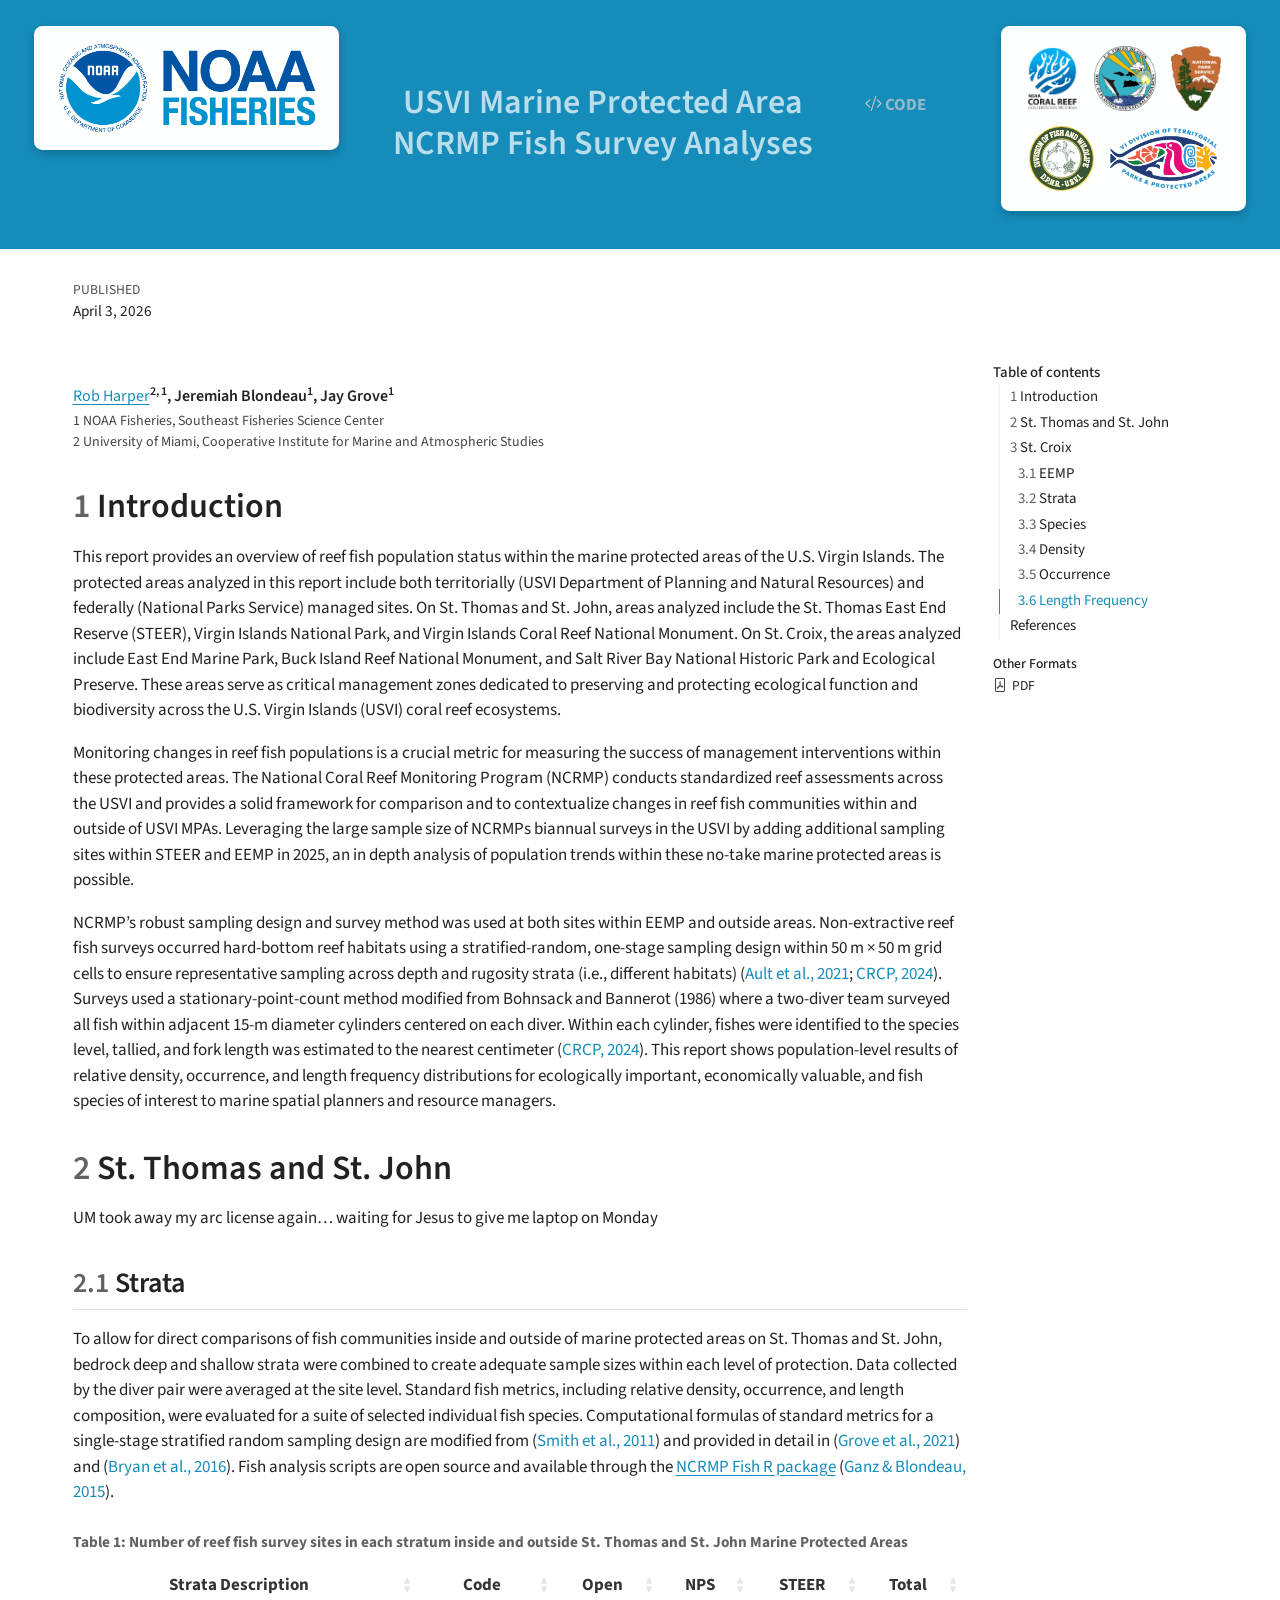
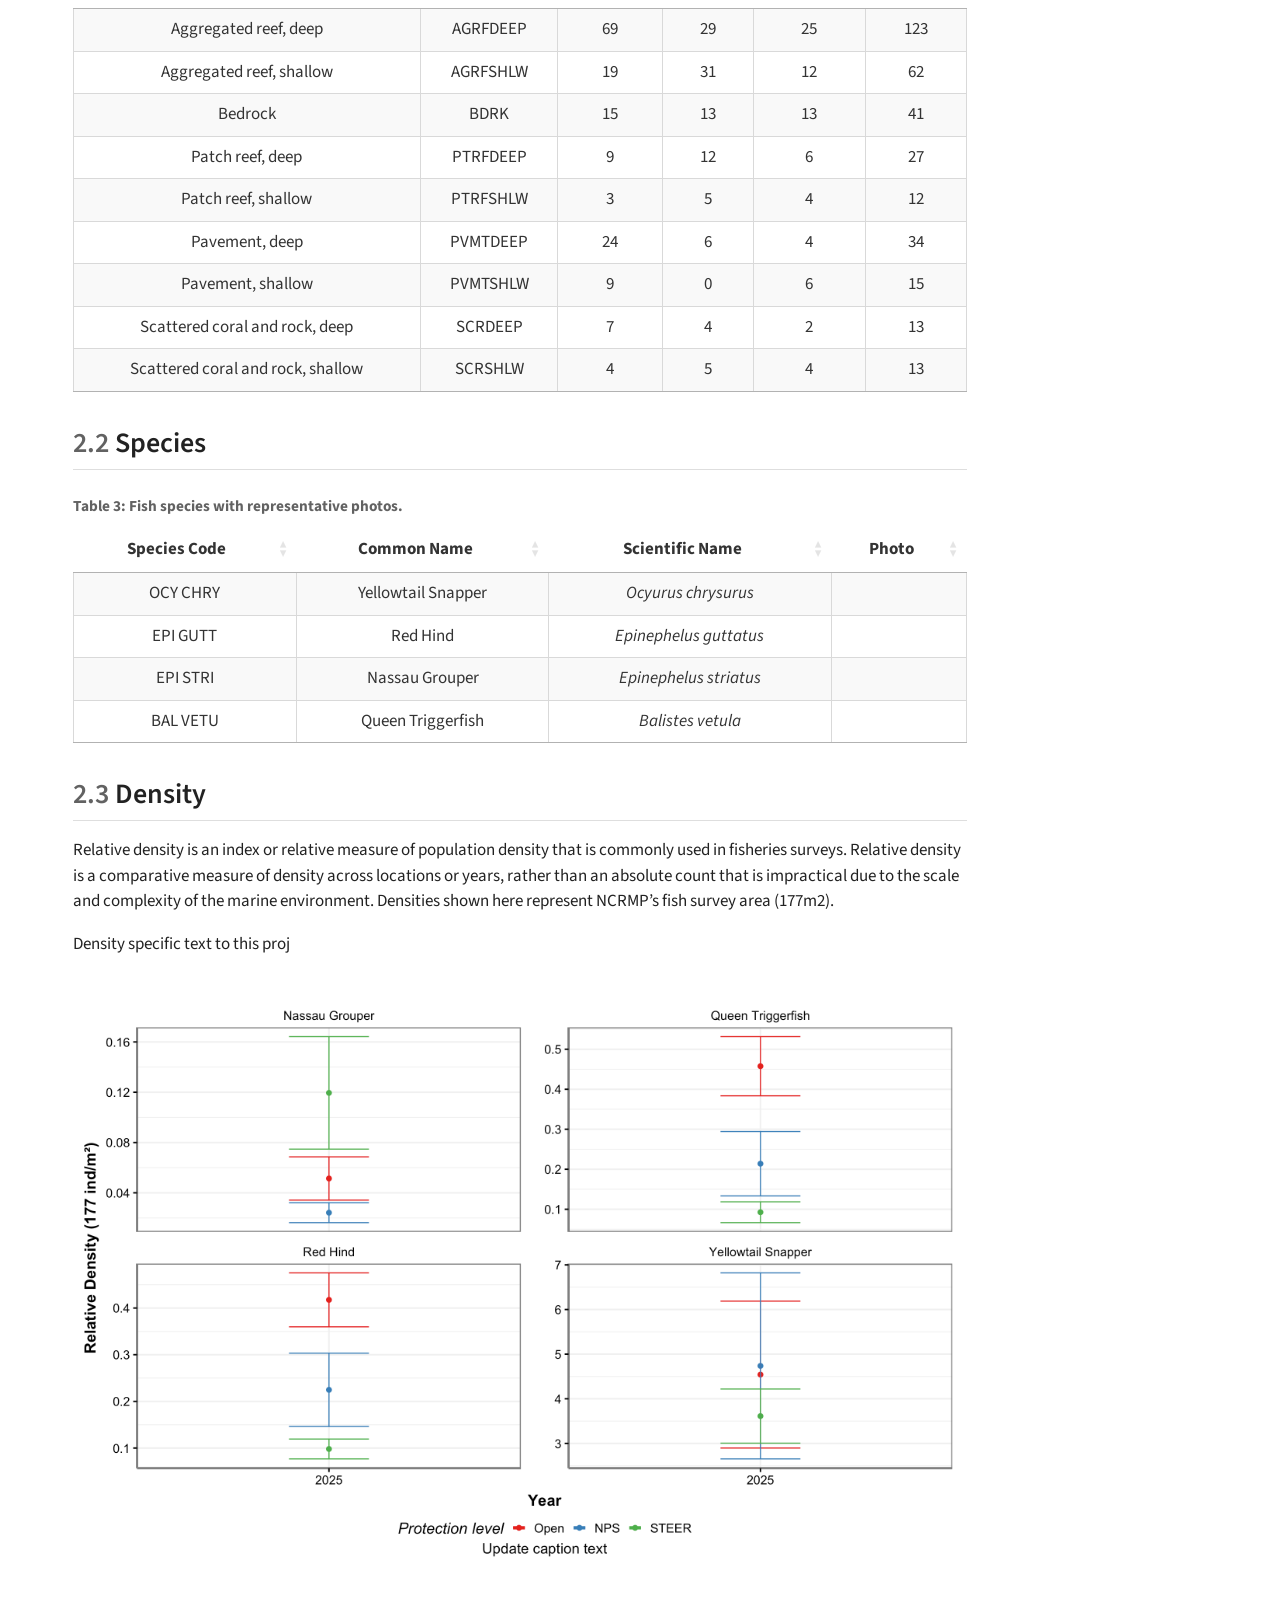
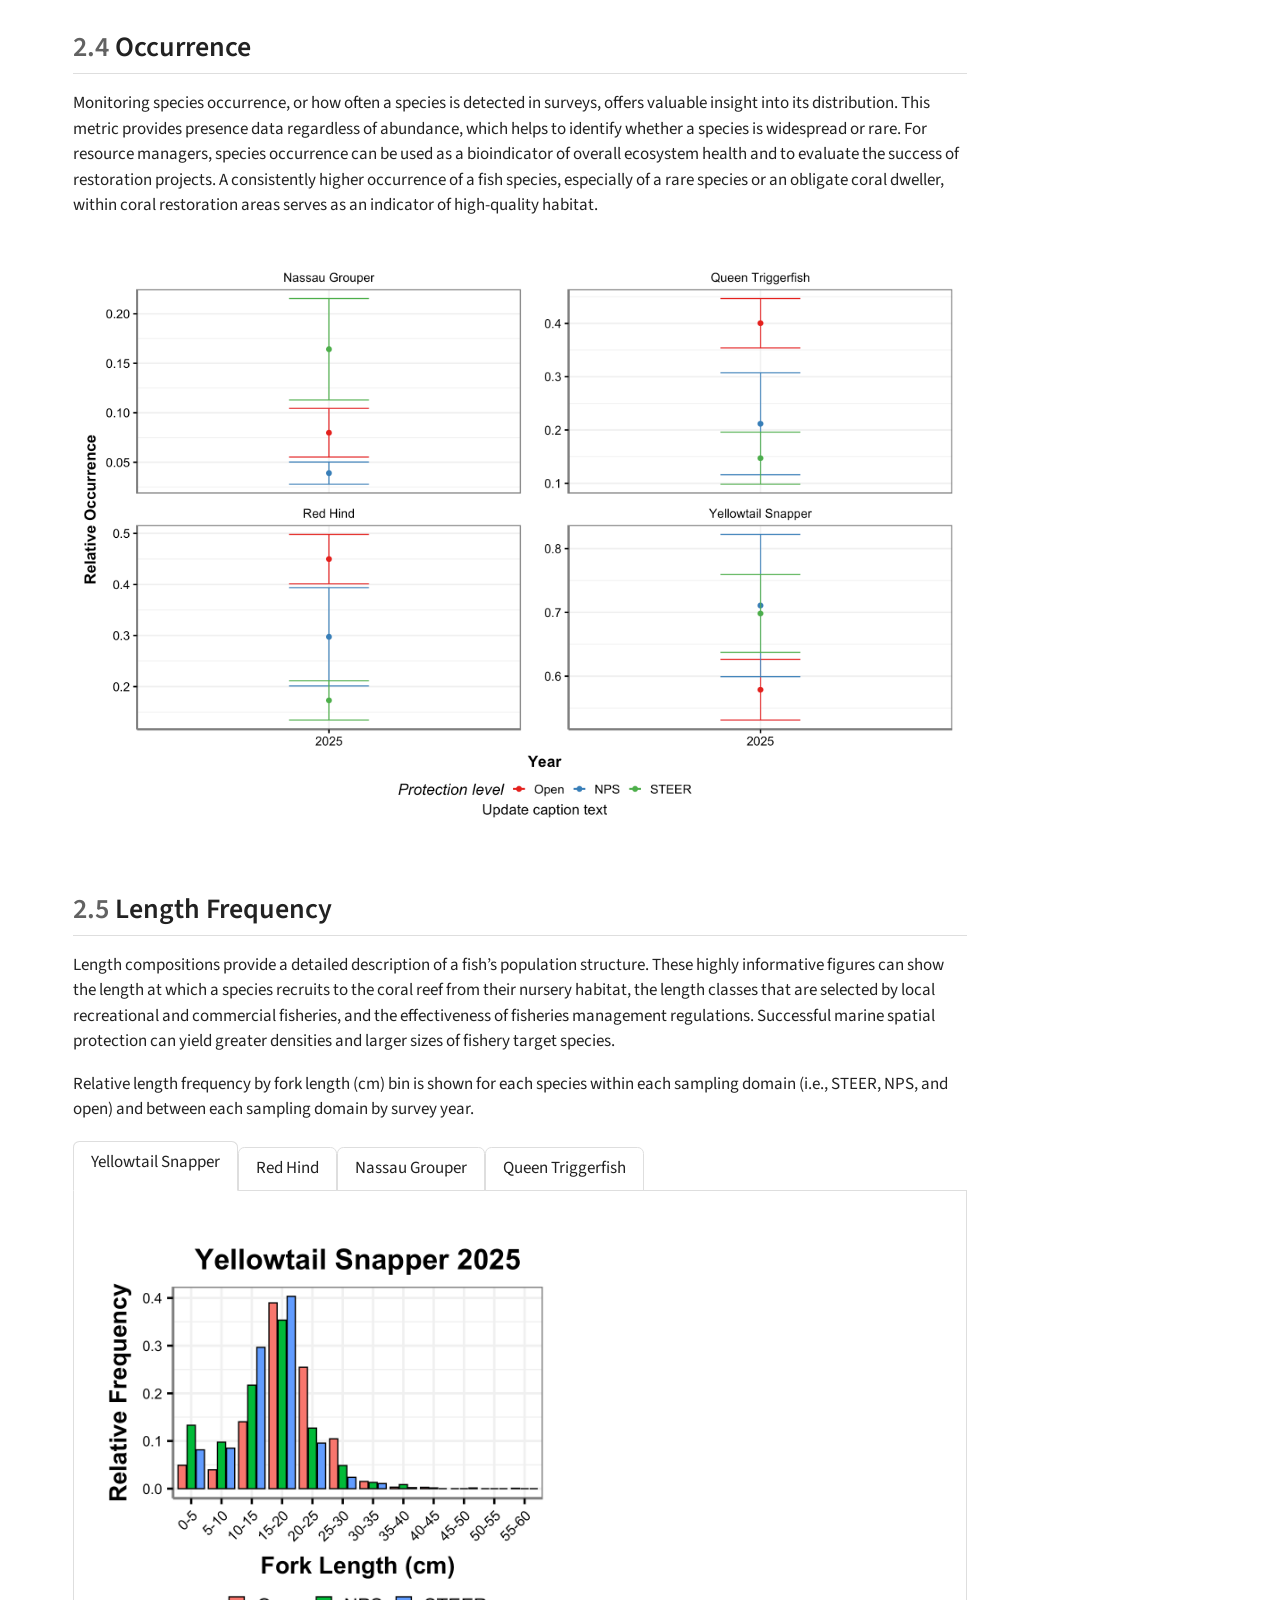
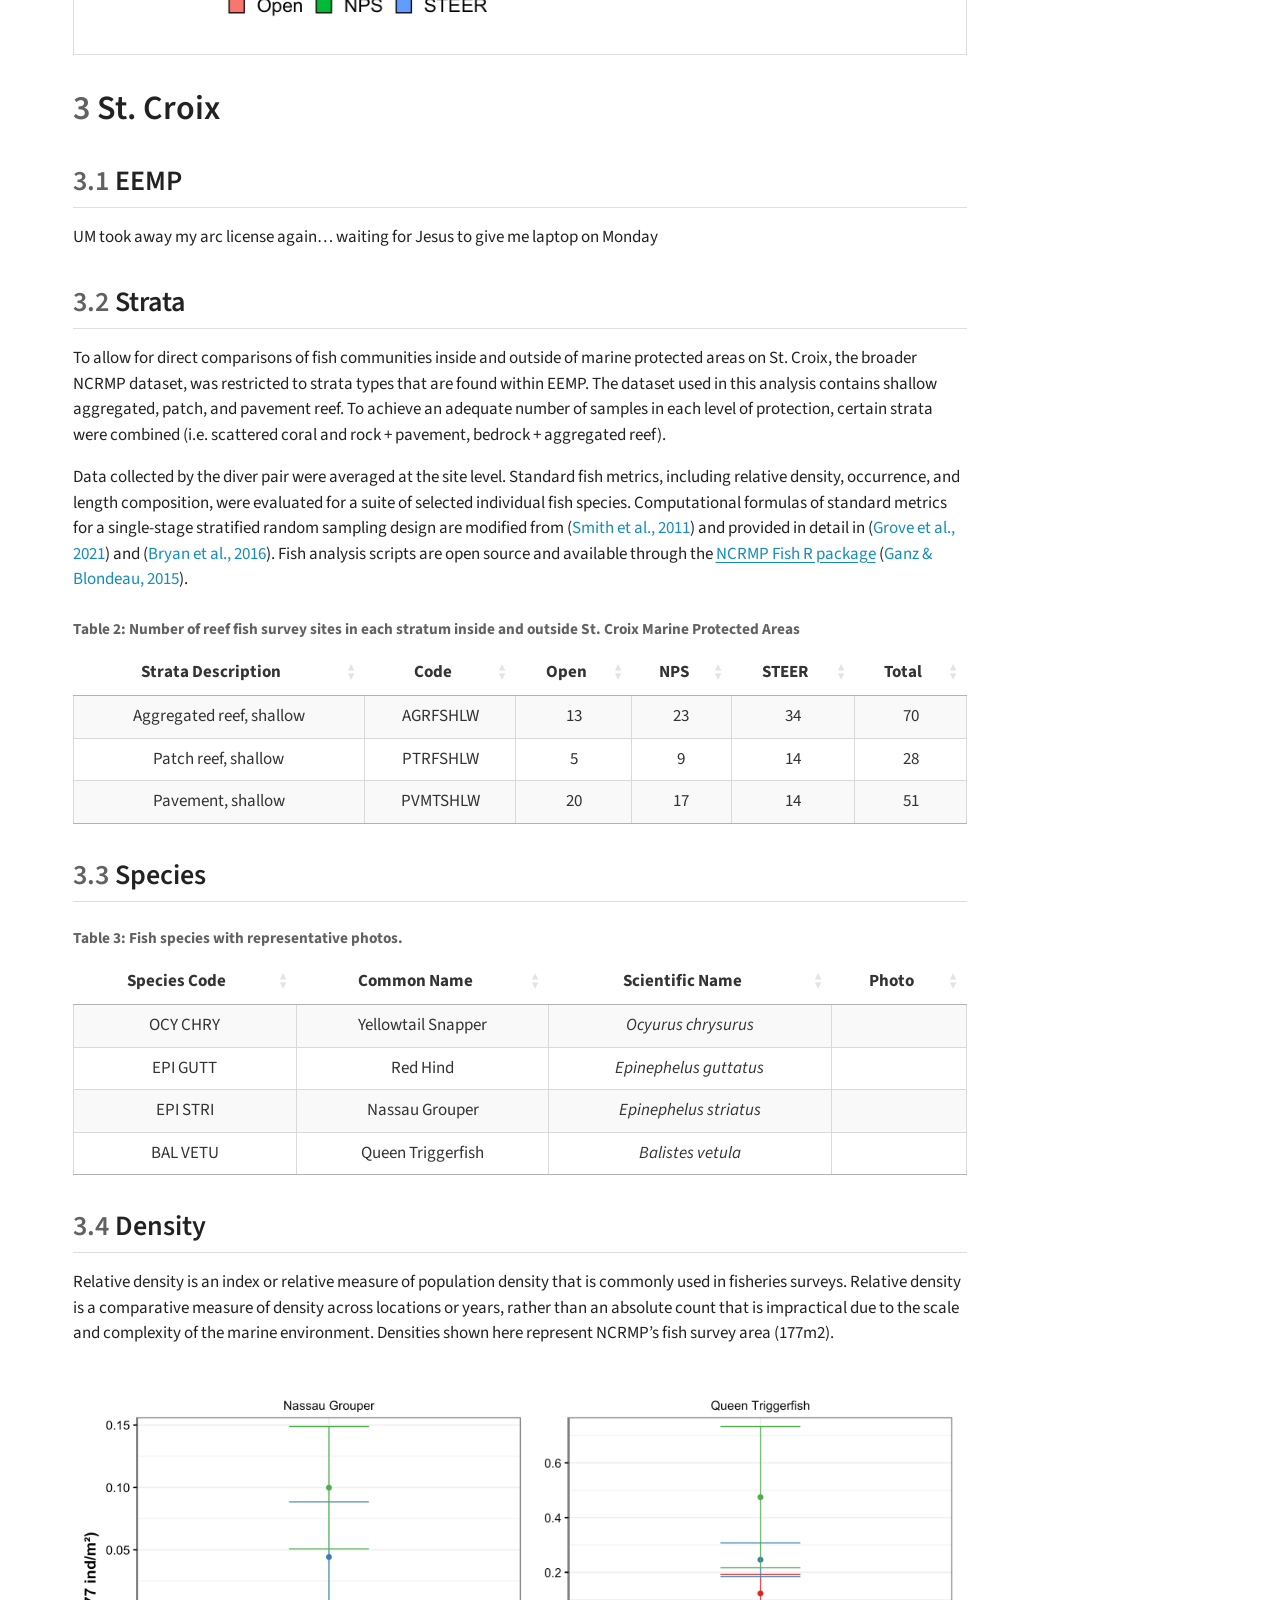
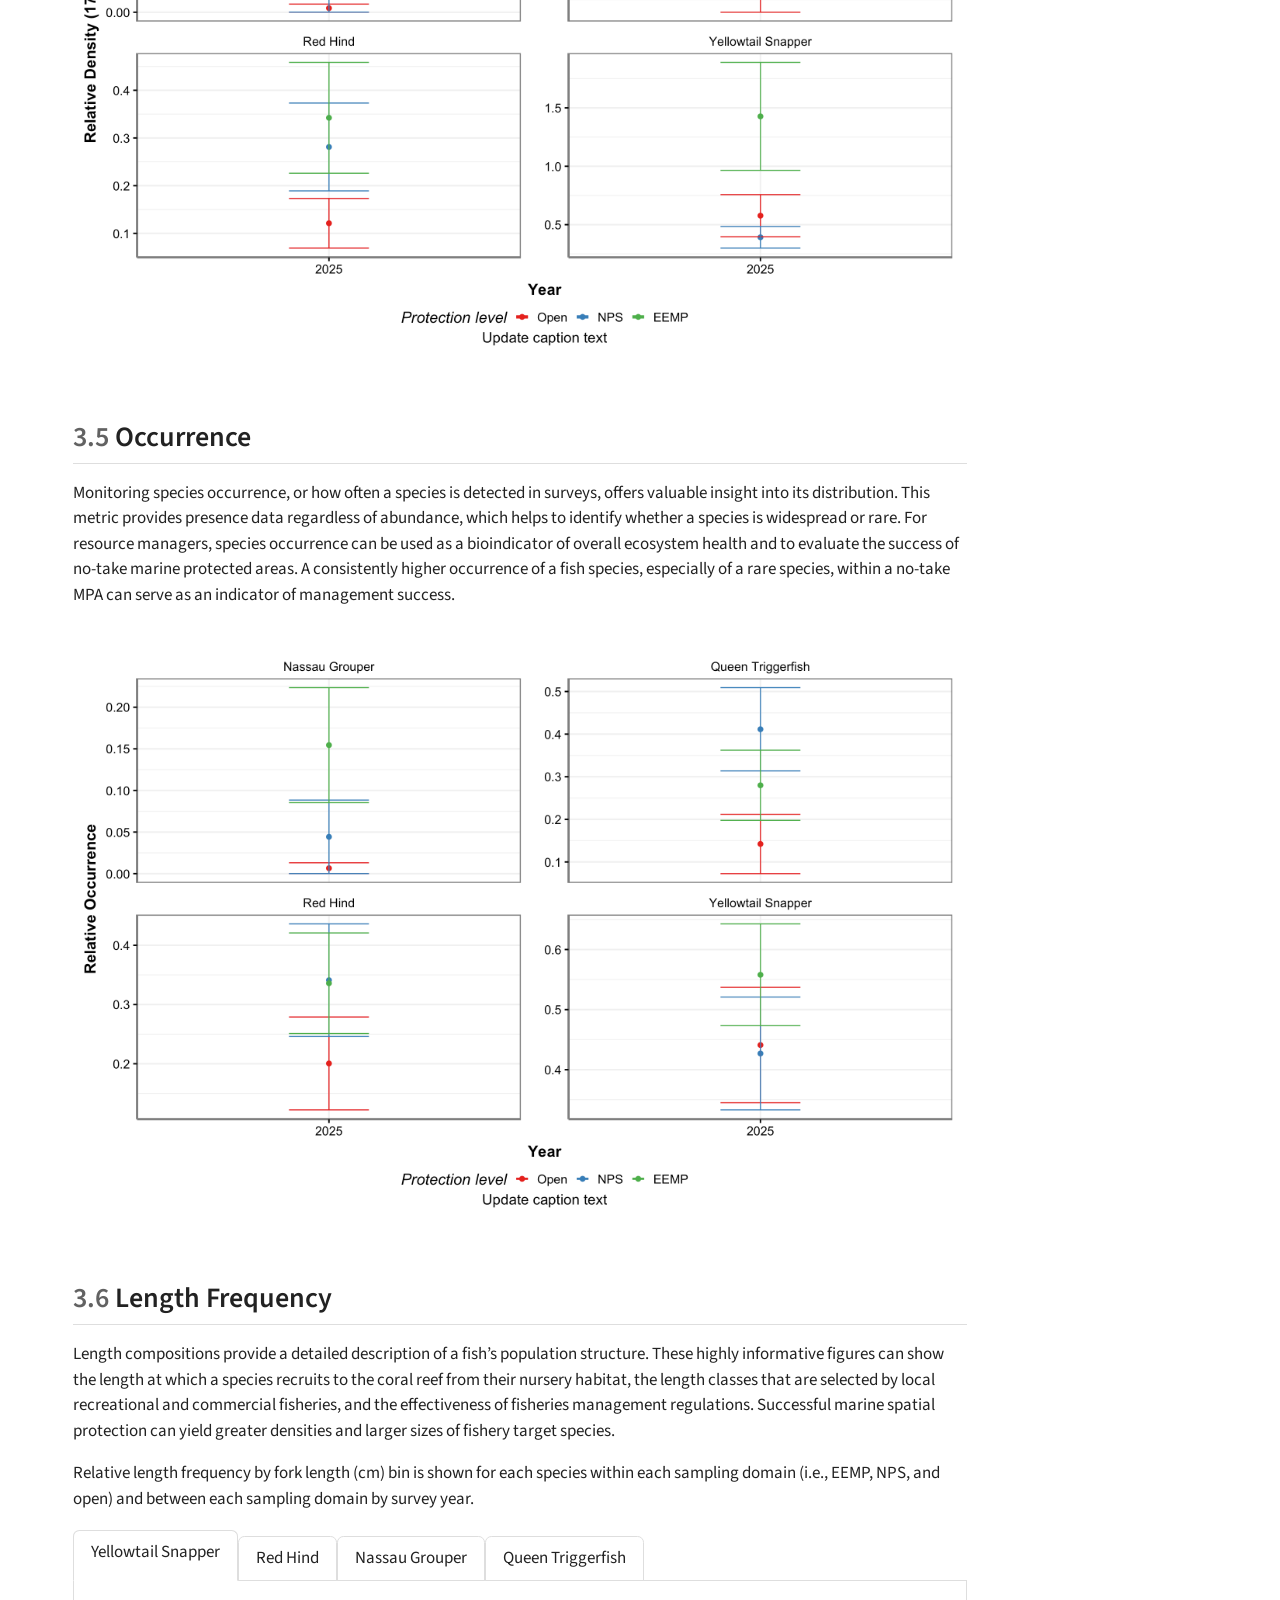
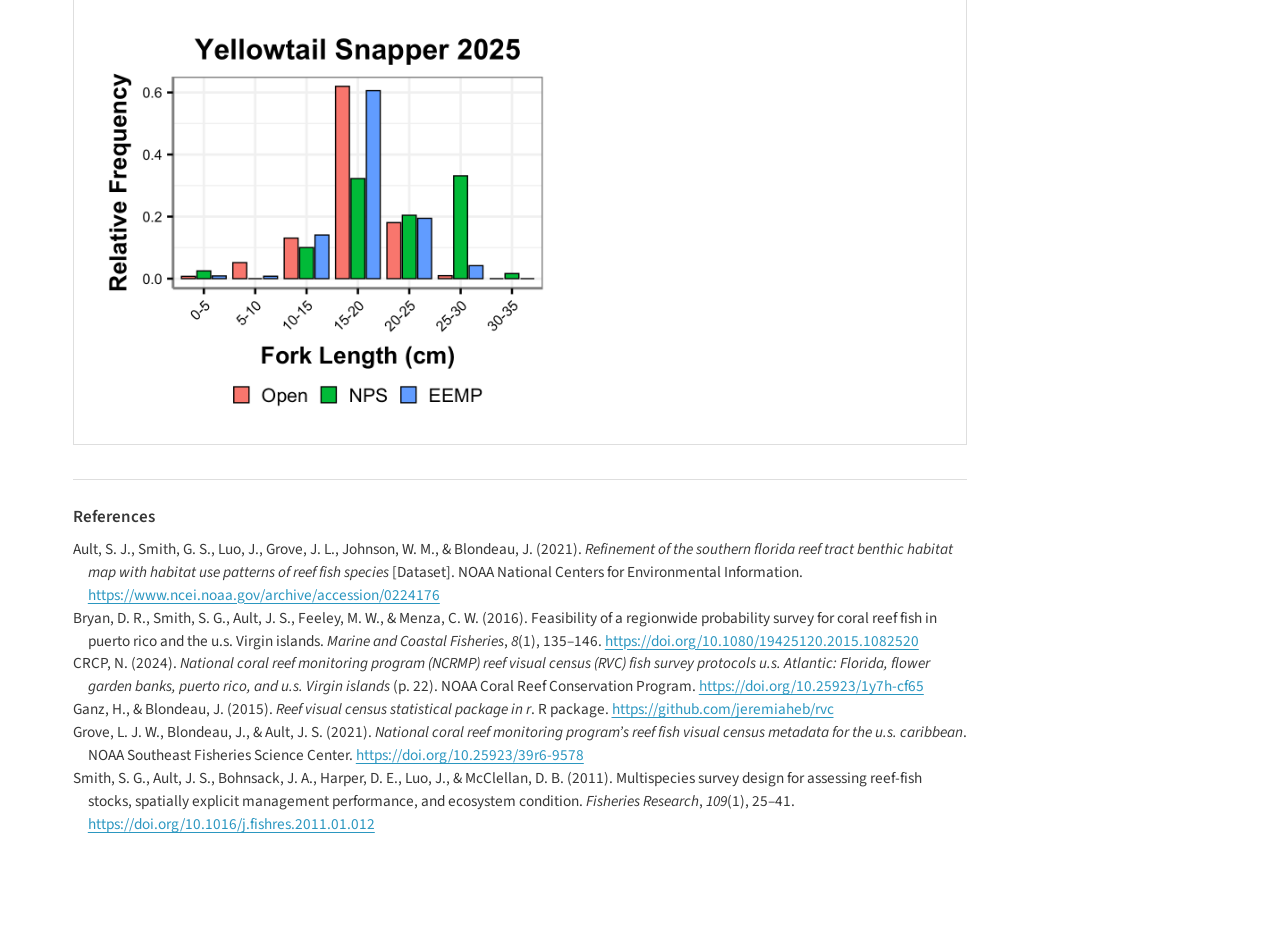
==== commit ed9fdbd3: "updates to text, header, and minor labeling" ====
--- a/docs/Index.html
+++ b/docs/Index.html
@@ -6,7 +6,7 @@
 
 <meta name="viewport" content="width=device-width, initial-scale=1.0, user-scalable=yes">
 
-<meta name="dcterms.date" content="2026-04-01">
+<meta name="dcterms.date" content="2026-04-03">
 
 <title>USVI Marine Protected Area NCRMP Fish Survey Analyses</title>
 <style>
@@ -56,7 +56,27 @@
 @media screen {
 pre > code.sourceCode > span > a:first-child::before { text-decoration: underline; }
 }
-</style>
+/* CSS for citations */
+div.csl-bib-body { }
+div.csl-entry {
+  clear: both;
+  margin-bottom: 0em;
+}
+.hanging-indent div.csl-entry {
+  margin-left:2em;
+  text-indent:-2em;
+}
+div.csl-left-margin {
+  min-width:2em;
+  float:left;
+}
+div.csl-right-inline {
+  margin-left:2em;
+  padding-left:1em;
+}
+div.csl-indent {
+  margin-left: 2em;
+}</style>
 
 
 <script src="Index_files/libs/clipboard/clipboard.min.js"></script>
@@ -100,7 +120,7 @@
       <div>
       <div class="quarto-title-meta-heading">Published</div>
       <div class="quarto-title-meta-contents">
-        <p class="date">April 1, 2026</p>
+        <p class="date">April 3, 2026</p>
       </div>
     </div>
     
@@ -121,122 +141,120 @@
   <li><a href="#species" id="toc-species" class="nav-link" data-scroll-target="#species"><span class="header-section-number">2.2</span> Species</a></li>
   <li><a href="#density" id="toc-density" class="nav-link" data-scroll-target="#density"><span class="header-section-number">2.3</span> Density</a></li>
   <li><a href="#occurrence" id="toc-occurrence" class="nav-link" data-scroll-target="#occurrence"><span class="header-section-number">2.4</span> Occurrence</a></li>
-  <li><a href="#length-frequency" id="toc-length-frequency" class="nav-link" data-scroll-target="#length-frequency"><span class="header-section-number">2.5</span> Length Frequency</a>
-  <ul class="collapse">
-  <li><a href="#yellowtail-snapper" id="toc-yellowtail-snapper" class="nav-link" data-scroll-target="#yellowtail-snapper"><span class="header-section-number">2.5.1</span> Yellowtail Snapper</a></li>
-  <li><a href="#red-hind" id="toc-red-hind" class="nav-link" data-scroll-target="#red-hind"><span class="header-section-number">2.5.2</span> Red Hind</a></li>
-  <li><a href="#nassau-grouper" id="toc-nassau-grouper" class="nav-link" data-scroll-target="#nassau-grouper"><span class="header-section-number">2.5.3</span> Nassau Grouper</a></li>
-  <li><a href="#queen-triggerfish" id="toc-queen-triggerfish" class="nav-link" data-scroll-target="#queen-triggerfish"><span class="header-section-number">2.5.4</span> Queen Triggerfish</a></li>
-  </ul></li>
+  <li><a href="#length-frequency" id="toc-length-frequency" class="nav-link" data-scroll-target="#length-frequency"><span class="header-section-number">2.5</span> Length Frequency</a></li>
   </ul></li>
   <li><a href="#st.-croix" id="toc-st.-croix" class="nav-link" data-scroll-target="#st.-croix"><span class="header-section-number">3</span> St.&nbsp;Croix</a>
   <ul class="collapse">
-  <li><a href="#maps-of-protected-areas" id="toc-maps-of-protected-areas" class="nav-link" data-scroll-target="#maps-of-protected-areas"><span class="header-section-number">3.1</span> Maps of Protected Areas</a>
-  <ul class="collapse">
-  <li><a href="#eemp" id="toc-eemp" class="nav-link" data-scroll-target="#eemp"><span class="header-section-number">3.1.1</span> EEMP</a></li>
-  <li><a href="#steer" id="toc-steer" class="nav-link" data-scroll-target="#steer"><span class="header-section-number">3.1.2</span> STEER</a></li>
+  <li><a href="#eemp" id="toc-eemp" class="nav-link" data-scroll-target="#eemp"><span class="header-section-number">3.1</span> EEMP</a></li>
+  <li><a href="#strata-1" id="toc-strata-1" class="nav-link" data-scroll-target="#strata-1"><span class="header-section-number">3.2</span> Strata</a></li>
+  <li><a href="#species-1" id="toc-species-1" class="nav-link" data-scroll-target="#species-1"><span class="header-section-number">3.3</span> Species</a></li>
+  <li><a href="#density-1" id="toc-density-1" class="nav-link" data-scroll-target="#density-1"><span class="header-section-number">3.4</span> Density</a></li>
+  <li><a href="#occurrence-1" id="toc-occurrence-1" class="nav-link" data-scroll-target="#occurrence-1"><span class="header-section-number">3.5</span> Occurrence</a></li>
+  <li><a href="#length-frequency-1" id="toc-length-frequency-1" class="nav-link" data-scroll-target="#length-frequency-1"><span class="header-section-number">3.6</span> Length Frequency</a></li>
   </ul></li>
-  </ul></li>
-  <li><a href="#data-analyses" id="toc-data-analyses" class="nav-link" data-scroll-target="#data-analyses"><span class="header-section-number">4</span> Data Analyses</a>
-  <ul class="collapse">
-  <li><a href="#strata-1" id="toc-strata-1" class="nav-link" data-scroll-target="#strata-1"><span class="header-section-number">4.1</span> Strata</a></li>
-  <li><a href="#species-1" id="toc-species-1" class="nav-link" data-scroll-target="#species-1"><span class="header-section-number">4.2</span> Species</a></li>
-  <li><a href="#density-1" id="toc-density-1" class="nav-link" data-scroll-target="#density-1"><span class="header-section-number">4.3</span> Density</a></li>
-  <li><a href="#occurrence-1" id="toc-occurrence-1" class="nav-link" data-scroll-target="#occurrence-1"><span class="header-section-number">4.4</span> Occurrence</a></li>
-  <li><a href="#length-frequency-1" id="toc-length-frequency-1" class="nav-link" data-scroll-target="#length-frequency-1"><span class="header-section-number">4.5</span> Length Frequency</a>
-  <ul class="collapse">
-  <li><a href="#yellowtail-snapper-1" id="toc-yellowtail-snapper-1" class="nav-link" data-scroll-target="#yellowtail-snapper-1"><span class="header-section-number">4.5.1</span> Yellowtail Snapper</a></li>
-  <li><a href="#red-hind-1" id="toc-red-hind-1" class="nav-link" data-scroll-target="#red-hind-1"><span class="header-section-number">4.5.2</span> Red Hind</a></li>
-  <li><a href="#nassau-grouper-1" id="toc-nassau-grouper-1" class="nav-link" data-scroll-target="#nassau-grouper-1"><span class="header-section-number">4.5.3</span> Nassau Grouper</a></li>
-  <li><a href="#queen-triggerfish-1" id="toc-queen-triggerfish-1" class="nav-link" data-scroll-target="#queen-triggerfish-1"><span class="header-section-number">4.5.4</span> Queen Triggerfish</a></li>
-  </ul></li>
-  </ul></li>
+  <li><a href="#bibliography" id="toc-bibliography" class="nav-link" data-scroll-target="#bibliography">References</a></li>
   </ul>
 <div class="quarto-alternate-formats"><h2>Other Formats</h2><ul><li><a href="Index.pdf"><i class="bi bi-file-pdf"></i>PDF</a></li></ul></div></nav>
 </div>
 <main class="content quarto-banner-title-block column-page-left" id="quarto-document-content">
 <style>
-/* Left-side CRCP logo */
+/* 1. Force the blue banner to be tall enough for the right logo box */
+.quarto-title-banner {
+  min-height: 250px !important; /* Prevents the box from hanging off the bottom */
+  display: flex !important;
+  align-items: center !important; /* Centers the title vertically */
+}
+
+/* 2. Squeeze the title text into the middle so it CANNOT touch the logos */
+.quarto-title {
+  padding-left: 350px !important;  /* Creates a hard barrier away from the NOAA logo */
+  padding-right: 350px !important; /* Creates a hard barrier away from the right logos */
+  margin: 0 auto !important;
+  width: 100% !important;
+  box-sizing: border-box !important;
+  text-align: center !important;
+}
+
+.quarto-title .title {
+  margin: 0 auto !important;
+}
+
+/* 3. Left-side Primary Logo (NOAA) */
 .left-logo-container {
   position: absolute;
-  top: 1rem;
-  left: 1rem;
+  top: 1.5rem;
+  left: 2rem;
   background-color: white;
-  padding: 0.5rem;
+  padding: 1rem 1.4rem;
   border-radius: 0.5rem;
-  box-shadow: 0 2px 4px rgba(0,0,0,0.2);
+  box-shadow: 0 4px 10px rgba(0,0,0,0.2);
   z-index: 10;
 }
 
 .left-logo-container img {
-  height: 100px;
-}
-
-/* Right-side stacked logos */
+  height: 90px;
+  width: auto;
+}
+
+/* 4. Right-side Multi-Logo Container */
 .logo-container {
   position: absolute;
-  top: 1rem;
-  right: 1rem;
+  top: 1.5rem;
+  right: 2rem;
+  background-color: white;
+  padding: 1.2rem 1.5rem;
+  border-radius: 0.5rem;
+  box-shadow: 0 4px 10px rgba(0,0,0,0.2);
+  z-index: 10;
   display: flex;
   flex-direction: column;
-  gap: 0.5rem;
-  background-color: white;
-  padding: 0.5rem;
-  border-radius: 0.5rem;
-  box-shadow: 0 2px 4px rgba(0,0,0,0.2);
-  z-index: 10;
-}
-
-.logo-container img {
-  height: 50px;
-}
-
-/* Table of contents font size */
-nav#TOC {
-  font-size: 0.85em;
-}
-
-/* Center the Quarto title block */
-.quarto-title .title {
-  margin-left: 180px;
-  text-align: center;
-  color: white;
-}
+  gap: 15px;
+}
+
+.logo-row {
+  display: flex;
+  justify-content: center;
+  align-items: center;
+  gap: 15px;
+}
+
+.logo-row img {
+  height: 65px;
+  width: auto;
+}
+
+/* 5. Author and Affiliation Block */
+.author-affiliation-block {
+  margin-top: 1.5rem;
+  text-align: left;
+}
+
+nav#TOC { font-size: 0.85em; }
 </style>
 
 <div class="left-logo-container">
-  <img src="CRCP.png" alt="CRCP Logo">
+  <img src="noaa_logo.png" alt="NOAA Fisheries">
 </div>
 
 <div class="logo-container">
-  <img src="noaa_logo.png" alt="NOAA Logo">
-
-</div>
-<script>
-document.addEventListener("DOMContentLoaded", function() {
-  // Select all anchor tags
-  document.querySelectorAll('a').forEach(function(link) {
-    // Only set target=_blank for external links (optional)
-    if (
-      link.href &&
-      link.hostname &&
-      link.hostname !== window.location.hostname
-    ) {
-      link.setAttribute('target', '_blank');
-      link.setAttribute('rel', 'noopener');
-    }
-  });
-});
-</script>
-
-<div style="text-align:left; margin-top: -1.5em;">
-  <p style="font-size:16px; margin-bottom:0.2em;">
-    <a href="https://github.com/rob-harper/USVImpas">Rob Harper</a><sup>2, 1</sup>,
+  <div class="logo-row">
+    <img src="CRCP.png" alt="CRCP Logo">
+    <img src="DPNR-logo.png" alt="DPNR Logo">
+    <img src="NPS.png" alt="NPS Logo">
+  </div>
+  <div class="logo-row">
+    <img src="USVI_DFW.svg" alt="USVI DFW Logo">
+    <img src="USVI_parks.png" alt="USVI Parks Logo">
+  </div>
+</div>
+
+<div class="author-affiliation-block">
+  <p style="font-size:16px; font-weight:600; margin-bottom:0.2rem;">
+    <a href="https://github.com/rob-harper/USVImpas" target="_blank">Rob Harper</a><sup>2, 1</sup>,
     Jeremiah Blondeau<sup>1</sup>,
     Jay Grove<sup>1</sup>
   </p>
-
-  <p style="font-size:14px; margin-top:0.2em;">
+  <p style="font-size:14px; color:#444;">
     1 NOAA Fisheries, Southeast Fisheries Science Center<br>
     2 University of Miami, Cooperative Institute for Marine and Atmospheric Studies
   </p>
@@ -249,20 +267,21 @@
 <div style="page-break-after: always;"></div>
 <section id="introduction" class="level1" data-number="1">
 <h1 data-number="1"><span class="header-section-number">1</span> Introduction</h1>
-<p>Fishy fish in the USVI prot areas</p>
-<p>USVI Department of Planning and Natural Resources (DPNR) Division of Fish and Wildlife (DFW) and Division of Territorial Parks and Protected Areas</p>
+<p>This report provides an overview of reef fish population status within the marine protected areas of the U.S. Virgin Islands. The protected areas analyzed in this report include both territorially (USVI Department of Planning and Natural Resources) and federally (National Parks Service) managed sites. On St.&nbsp;Thomas and St.&nbsp;John, areas analyzed include the St.&nbsp;Thomas East End Reserve (STEER), Virgin Islands National Park, and Virgin Islands Coral Reef National Monument. On St.&nbsp;Croix, the areas analyzed include East End Marine Park, Buck Island Reef National Monument, and Salt River Bay National Historic Park and Ecological Preserve. These areas serve as critical management zones dedicated to preserving and protecting ecological function and biodiversity across the U.S. Virgin Islands (USVI) coral reef ecosystems.</p>
+<p>Monitoring changes in reef fish populations is a crucial metric for measuring the success of management interventions within these protected areas. The National Coral Reef Monitoring Program (NCRMP) conducts standardized reef assessments across the USVI and provides a solid framework for comparison and to contextualize changes in reef fish communities within and outside of USVI MPAs. Leveraging the large sample size of NCRMPs biannual surveys in the USVI by adding additional sampling sites within STEER and EEMP in 2025, an in depth analysis of population trends within these no-take marine protected areas is possible.</p>
+<p>NCRMP’s robust sampling design and survey method was used at both sites within EEMP and outside areas. Non-extractive reef fish surveys occurred hard-bottom reef habitats using a stratified-random, one-stage sampling design within 50 m × 50 m grid cells to ensure representative sampling across depth and rugosity strata (i.e., different habitats) <span class="citation" data-cites="CRCP2024 Ault2021">(<a href="#ref-Ault2021" role="doc-biblioref">Ault et al., 2021</a>; <a href="#ref-CRCP2024" role="doc-biblioref">CRCP, 2024</a>)</span>. Surveys used a stationary-point-count method modified from Bohnsack and Bannerot (1986) where a two-diver team surveyed all fish within adjacent 15-m diameter cylinders centered on each diver. Within each cylinder, fishes were identified to the species level, tallied, and fork length was estimated to the nearest centimeter <span class="citation" data-cites="CRCP2024">(<a href="#ref-CRCP2024" role="doc-biblioref">CRCP, 2024</a>)</span>. This report shows population-level results of relative density, occurrence, and length frequency distributions for ecologically important, economically valuable, and fish species of interest to marine spatial planners and resource managers.</p>
 <div style="page-break-after: always;"></div>
 </section>
 <section id="st.-thomas-and-st.-john" class="level1" data-number="2">
 <h1 data-number="2"><span class="header-section-number">2</span> St.&nbsp;Thomas and St.&nbsp;John</h1>
-<p>map of area and description of work</p>
+<p>UM took away my arc license again… waiting for Jesus to give me laptop on Monday</p>
 <section id="strata" class="level2" data-number="2.1">
 <h2 data-number="2.1" class="anchored" data-anchor-id="strata"><span class="header-section-number">2.1</span> Strata</h2>
-<p>description of strat trim</p>
+<p>To allow for direct comparisons of fish communities inside and outside of marine protected areas on St.&nbsp;Thomas and St.&nbsp;John, bedrock deep and shallow strata were combined to create adequate sample sizes within each level of protection. Data collected by the diver pair were averaged at the site level. Standard fish metrics, including relative density, occurrence, and length composition, were evaluated for a suite of selected individual fish species. Computational formulas of standard metrics for a single-stage stratified random sampling design are modified from <span class="citation" data-cites="Smith2011">(<a href="#ref-Smith2011" role="doc-biblioref">Smith et al., 2011</a>)</span> and provided in detail in <span class="citation" data-cites="Grove2021">(<a href="#ref-Grove2021" role="doc-biblioref">Grove et al., 2021</a>)</span> and <span class="citation" data-cites="Bryan2016">(<a href="#ref-Bryan2016" role="doc-biblioref">Bryan et al., 2016</a>)</span>. Fish analysis scripts are open source and available through the <a href="https://github.com/jeremiaheb/rvc">NCRMP Fish R package</a> <span class="citation" data-cites="Ganz2015">(<a href="#ref-Ganz2015" role="doc-biblioref">Ganz &amp; Blondeau, 2015</a>)</span>.</p>
 <div class="cell">
 <div class="cell-output-display">
-<div class="datatables html-widget html-fill-item" id="htmlwidget-8402e8258a4a87ce8526" style="width:100%;height:auto;"></div>
-<script type="application/json" data-for="htmlwidget-8402e8258a4a87ce8526">{"x":{"filter":"none","vertical":false,"caption":"<caption style=\"caption-side: top; text-align: left; font-weight: bold;\">Table 1: Number of reef fish survey sites in each stratum inside and outside St. Thomas and St. John Marine Protected Areas <\/caption>","data":[["Aggregated reef, deep","Aggregated reef, shallow","Bedrock","Patch reef, deep","Patch reef, shallow","Pavement, deep","Pavement, shallow","Scattered coral and rock, deep","Scattered coral and rock, shallow"],["AGRFDEEP","AGRFSHLW","BDRK","PTRFDEEP","PTRFSHLW","PVMTDEEP","PVMTSHLW","SCRDEEP","SCRSHLW"],[69,19,15,9,3,24,9,7,4],[29,31,13,12,5,6,0,4,5],[25,12,13,6,4,4,6,2,4],[123,62,41,27,12,34,15,13,13]],"container":"<table class=\"cell-border stripe\">\n  <thead>\n    <tr>\n      <th>Strata Description<\/th>\n      <th>Code<\/th>\n      <th>Open<\/th>\n      <th>NPS<\/th>\n      <th>STEER<\/th>\n      <th>Total<\/th>\n    <\/tr>\n  <\/thead>\n<\/table>","options":{"columnDefs":[{"className":"dt-center","targets":"_all"},{"name":"description","targets":0},{"name":"STRAT","targets":1},{"name":"Open","targets":2},{"name":"NPS","targets":3},{"name":"STEER","targets":4},{"name":"Total","targets":5}],"info":false,"paging":false,"searching":false,"order":[],"autoWidth":false,"orderClasses":false}},"evals":[],"jsHooks":[]}</script>
+<div class="datatables html-widget html-fill-item" id="htmlwidget-b7cac792835942ad1f14" style="width:100%;height:auto;"></div>
+<script type="application/json" data-for="htmlwidget-b7cac792835942ad1f14">{"x":{"filter":"none","vertical":false,"caption":"<caption style=\"caption-side: top; text-align: left; font-weight: bold;\">Table 1: Number of reef fish survey sites in each stratum inside and outside St. Thomas and St. John Marine Protected Areas <\/caption>","data":[["Aggregated reef, deep","Aggregated reef, shallow","Bedrock","Patch reef, deep","Patch reef, shallow","Pavement, deep","Pavement, shallow","Scattered coral and rock, deep","Scattered coral and rock, shallow"],["AGRFDEEP","AGRFSHLW","BDRK","PTRFDEEP","PTRFSHLW","PVMTDEEP","PVMTSHLW","SCRDEEP","SCRSHLW"],[69,19,15,9,3,24,9,7,4],[29,31,13,12,5,6,0,4,5],[25,12,13,6,4,4,6,2,4],[123,62,41,27,12,34,15,13,13]],"container":"<table class=\"cell-border stripe\">\n  <thead>\n    <tr>\n      <th>Strata Description<\/th>\n      <th>Code<\/th>\n      <th>Open<\/th>\n      <th>NPS<\/th>\n      <th>STEER<\/th>\n      <th>Total<\/th>\n    <\/tr>\n  <\/thead>\n<\/table>","options":{"columnDefs":[{"className":"dt-center","targets":"_all"},{"name":"description","targets":0},{"name":"STRAT","targets":1},{"name":"Open","targets":2},{"name":"NPS","targets":3},{"name":"STEER","targets":4},{"name":"Total","targets":5}],"info":false,"paging":false,"searching":false,"order":[],"autoWidth":false,"orderClasses":false}},"evals":[],"jsHooks":[]}</script>
 </div>
 </div>
 </section>
@@ -281,8 +300,8 @@
           }
         </script>
       
-<div class="datatables html-widget html-fill-item" id="htmlwidget-7019edf4e90e003dcf92" style="width:100%;height:auto;"></div>
-<script type="application/json" data-for="htmlwidget-7019edf4e90e003dcf92">{"x":{"filter":"none","vertical":false,"caption":"<caption style=\"caption-side: top; text-align: left; font-weight: bold;\">Table 3:  Fish species with representative photos. Difficult to distinguish species were combined for analyses<\/caption>","data":[["OCY CHRY","EPI GUTT","EPI STRI","BAL VETU"],["Yellowtail Snapper","Red Hind","Nassau Grouper","Queen Triggerfish"],["Ocyurus chrysurus","Epinephelus guttatus","Epinephelus striatus","Balistes vetula"],["","","",""]],"container":"<table class=\"cell-border stripe\">\n  <thead>\n    <tr>\n      <th>Species Code<\/th>\n      <th>Common Name<\/th>\n      <th>Scientific Name<\/th>\n      <th>Photo<\/th>\n    <\/tr>\n  <\/thead>\n<\/table>","options":{"columnDefs":[{"className":"dt-center","targets":"_all"},{"name":"SPECIES_CD","targets":0},{"name":"COMNAME","targets":1},{"name":"SCINAME","targets":2},{"name":"Photo","targets":3}],"info":false,"paging":false,"searching":false,"order":[],"autoWidth":false,"orderClasses":false,"rowCallback":"function(row, data, displayNum, displayIndex, dataIndex) {\nvar value=data[2]; $(this.api().cell(row, 2).node()).css({'font-style':'italic'});\n}"}},"evals":["options.rowCallback"],"jsHooks":[]}</script>
+<div class="datatables html-widget html-fill-item" id="htmlwidget-a9054aee8c6feba6dd89" style="width:100%;height:auto;"></div>
+<script type="application/json" data-for="htmlwidget-a9054aee8c6feba6dd89">{"x":{"filter":"none","vertical":false,"caption":"<caption style=\"caption-side: top; text-align: left; font-weight: bold;\">Table 3:  Fish species with representative photos.<\/caption>","data":[["OCY CHRY","EPI GUTT","EPI STRI","BAL VETU"],["Yellowtail Snapper","Red Hind","Nassau Grouper","Queen Triggerfish"],["Ocyurus chrysurus","Epinephelus guttatus","Epinephelus striatus","Balistes vetula"],["","","",""]],"container":"<table class=\"cell-border stripe\">\n  <thead>\n    <tr>\n      <th>Species Code<\/th>\n      <th>Common Name<\/th>\n      <th>Scientific Name<\/th>\n      <th>Photo<\/th>\n    <\/tr>\n  <\/thead>\n<\/table>","options":{"columnDefs":[{"className":"dt-center","targets":"_all"},{"name":"SPECIES_CD","targets":0},{"name":"COMNAME","targets":1},{"name":"SCINAME","targets":2},{"name":"Photo","targets":3}],"info":false,"paging":false,"searching":false,"order":[],"autoWidth":false,"orderClasses":false,"rowCallback":"function(row, data, displayNum, displayIndex, dataIndex) {\nvar value=data[2]; $(this.api().cell(row, 2).node()).css({'font-style':'italic'});\n}"}},"evals":["options.rowCallback"],"jsHooks":[]}</script>
 </div>
 </div>
 </section>
@@ -315,53 +334,47 @@
 </section>
 <section id="length-frequency" class="level2" data-number="2.5">
 <h2 data-number="2.5" class="anchored" data-anchor-id="length-frequency"><span class="header-section-number">2.5</span> Length Frequency</h2>
-<section id="yellowtail-snapper" class="level3" data-number="2.5.1">
-<h3 data-number="2.5.1" class="anchored" data-anchor-id="yellowtail-snapper"><span class="header-section-number">2.5.1</span> Yellowtail Snapper</h3>
-<p><img src="Index_files/figure-html/unnamed-chunk-5-1.png" class="img-fluid" width="1920"></p>
-</section>
-<section id="red-hind" class="level3" data-number="2.5.2">
-<h3 data-number="2.5.2" class="anchored" data-anchor-id="red-hind"><span class="header-section-number">2.5.2</span> Red Hind</h3>
-<p><img src="Index_files/figure-html/unnamed-chunk-5-2.png" class="img-fluid" width="1920"></p>
-</section>
-<section id="nassau-grouper" class="level3" data-number="2.5.3">
-<h3 data-number="2.5.3" class="anchored" data-anchor-id="nassau-grouper"><span class="header-section-number">2.5.3</span> Nassau Grouper</h3>
-<p><img src="Index_files/figure-html/unnamed-chunk-5-3.png" class="img-fluid" width="1920"></p>
-</section>
-<section id="queen-triggerfish" class="level3" data-number="2.5.4">
-<h3 data-number="2.5.4" class="anchored" data-anchor-id="queen-triggerfish"><span class="header-section-number">2.5.4</span> Queen Triggerfish</h3>
-<p><img src="Index_files/figure-html/unnamed-chunk-5-4.png" class="img-fluid" width="1920"></p>
-</section>
+<p>Length compositions provide a detailed description of a fish’s population structure. These highly informative figures can show the length at which a species recruits to the coral reef from their nursery habitat, the length classes that are selected by local recreational and commercial fisheries, and the effectiveness of fisheries management regulations. Successful marine spatial protection can yield greater densities and larger sizes of fishery target species.</p>
+<p>Relative length frequency by fork length (cm) bin is shown for each species within each sampling domain (i.e., STEER, NPS, and open) and between each sampling domain by survey year.</p>
+<div class="tabset-margin-container"></div><div class="panel-tabset">
+<ul class="nav nav-tabs" role="tablist"><li class="nav-item" role="presentation"><a class="nav-link active" id="tabset-1-1-tab" data-bs-toggle="tab" data-bs-target="#tabset-1-1" role="tab" aria-controls="tabset-1-1" aria-selected="true" href="">Yellowtail Snapper</a></li><li class="nav-item" role="presentation"><a class="nav-link" id="tabset-1-2-tab" data-bs-toggle="tab" data-bs-target="#tabset-1-2" role="tab" aria-controls="tabset-1-2" aria-selected="false" href="">Red Hind</a></li><li class="nav-item" role="presentation"><a class="nav-link" id="tabset-1-3-tab" data-bs-toggle="tab" data-bs-target="#tabset-1-3" role="tab" aria-controls="tabset-1-3" aria-selected="false" href="">Nassau Grouper</a></li><li class="nav-item" role="presentation"><a class="nav-link" id="tabset-1-4-tab" data-bs-toggle="tab" data-bs-target="#tabset-1-4" role="tab" aria-controls="tabset-1-4" aria-selected="false" href="">Queen Triggerfish</a></li></ul>
+<div class="tab-content">
+<div id="tabset-1-1" class="tab-pane active" role="tabpanel" aria-labelledby="tabset-1-1-tab">
+<p><img src="Index_files/figure-html/unnamed-chunk-5-1.png" class="img-fluid" style="width:100.0%"></p>
+</div>
+<div id="tabset-1-2" class="tab-pane" role="tabpanel" aria-labelledby="tabset-1-2-tab">
+<p><img src="Index_files/figure-html/unnamed-chunk-5-2.png" class="img-fluid" style="width:100.0%"></p>
+</div>
+<div id="tabset-1-3" class="tab-pane" role="tabpanel" aria-labelledby="tabset-1-3-tab">
+<p><img src="Index_files/figure-html/unnamed-chunk-5-3.png" class="img-fluid" style="width:100.0%"></p>
+</div>
+<div id="tabset-1-4" class="tab-pane" role="tabpanel" aria-labelledby="tabset-1-4-tab">
+<p><img src="Index_files/figure-html/unnamed-chunk-5-4.png" class="img-fluid" style="width:100.0%"></p>
+</div>
+</div>
+</div>
 </section>
 </section>
 <section id="st.-croix" class="level1" data-number="3">
 <h1 data-number="3"><span class="header-section-number">3</span> St.&nbsp;Croix</h1>
-<section id="maps-of-protected-areas" class="level2" data-number="3.1">
-<h2 data-number="3.1" class="anchored" data-anchor-id="maps-of-protected-areas"><span class="header-section-number">3.1</span> Maps of Protected Areas</h2>
-<section id="eemp" class="level3" data-number="3.1.1">
-<h3 data-number="3.1.1" class="anchored" data-anchor-id="eemp"><span class="header-section-number">3.1.1</span> EEMP</h3>
-<p>insert map image</p>
-</section>
-<section id="steer" class="level3" data-number="3.1.2">
-<h3 data-number="3.1.2" class="anchored" data-anchor-id="steer"><span class="header-section-number">3.1.2</span> STEER</h3>
-<p>insert map image</p>
+<section id="eemp" class="level2" data-number="3.1">
+<h2 data-number="3.1" class="anchored" data-anchor-id="eemp"><span class="header-section-number">3.1</span> EEMP</h2>
+<p>UM took away my arc license again… waiting for Jesus to give me laptop on Monday</p>
 <div style="page-break-after: always;"></div>
 </section>
-</section>
-</section>
-<section id="data-analyses" class="level1" data-number="4">
-<h1 data-number="4"><span class="header-section-number">4</span> Data Analyses</h1>
-<p>Text about analyses of data inside and out of prot areas</p>
-<section id="strata-1" class="level2" data-number="4.1">
-<h2 data-number="4.1" class="anchored" data-anchor-id="strata-1"><span class="header-section-number">4.1</span> Strata</h2>
+<section id="strata-1" class="level2" data-number="3.2">
+<h2 data-number="3.2" class="anchored" data-anchor-id="strata-1"><span class="header-section-number">3.2</span> Strata</h2>
+<p>To allow for direct comparisons of fish communities inside and outside of marine protected areas on St.&nbsp;Croix, the broader NCRMP dataset, was restricted to strata types that are found within EEMP. The dataset used in this analysis contains shallow aggregated, patch, and pavement reef. To achieve an adequate number of samples in each level of protection, certain strata were combined (i.e.&nbsp;scattered coral and rock + pavement, bedrock + aggregated reef).</p>
+<p>Data collected by the diver pair were averaged at the site level. Standard fish metrics, including relative density, occurrence, and length composition, were evaluated for a suite of selected individual fish species. Computational formulas of standard metrics for a single-stage stratified random sampling design are modified from <span class="citation" data-cites="Smith2011">(<a href="#ref-Smith2011" role="doc-biblioref">Smith et al., 2011</a>)</span> and provided in detail in <span class="citation" data-cites="Grove2021">(<a href="#ref-Grove2021" role="doc-biblioref">Grove et al., 2021</a>)</span> and <span class="citation" data-cites="Bryan2016">(<a href="#ref-Bryan2016" role="doc-biblioref">Bryan et al., 2016</a>)</span>. Fish analysis scripts are open source and available through the <a href="https://github.com/jeremiaheb/rvc">NCRMP Fish R package</a> <span class="citation" data-cites="Ganz2015">(<a href="#ref-Ganz2015" role="doc-biblioref">Ganz &amp; Blondeau, 2015</a>)</span>.</p>
 <div class="cell">
 <div class="cell-output-display">
-<div class="datatables html-widget html-fill-item" id="htmlwidget-6469a0f5b46ffadc89b8" style="width:100%;height:auto;"></div>
-<script type="application/json" data-for="htmlwidget-6469a0f5b46ffadc89b8">{"x":{"filter":"none","vertical":false,"caption":"<caption style=\"caption-side: top; text-align: left; font-weight: bold;\">Table 2: Number of reef fish survey sites in each stratum inside and outside St. Croix Marine Protected Areas<\/caption>","data":[["Aggregated reef, shallow","Patch reef, shallow","Pavement, shallow"],["AGRFSHLW","PTRFSHLW","PVMTSHLW"],[13,5,20],[23,9,17],[34,14,14],[70,28,51]],"container":"<table class=\"cell-border stripe\">\n  <thead>\n    <tr>\n      <th>Strata Description<\/th>\n      <th>Code<\/th>\n      <th>Open<\/th>\n      <th>NPS<\/th>\n      <th>STEER<\/th>\n      <th>Total<\/th>\n    <\/tr>\n  <\/thead>\n<\/table>","options":{"columnDefs":[{"className":"dt-center","targets":"_all"},{"name":"description","targets":0},{"name":"STRAT","targets":1},{"name":"Open","targets":2},{"name":"NPS","targets":3},{"name":"STEER","targets":4},{"name":"Total","targets":5}],"info":false,"paging":false,"searching":false,"order":[],"autoWidth":false,"orderClasses":false}},"evals":[],"jsHooks":[]}</script>
-</div>
-</div>
-</section>
-<section id="species-1" class="level2" data-number="4.2">
-<h2 data-number="4.2" class="anchored" data-anchor-id="species-1"><span class="header-section-number">4.2</span> Species</h2>
+<div class="datatables html-widget html-fill-item" id="htmlwidget-be7ff4e3150ec139a5fa" style="width:100%;height:auto;"></div>
+<script type="application/json" data-for="htmlwidget-be7ff4e3150ec139a5fa">{"x":{"filter":"none","vertical":false,"caption":"<caption style=\"caption-side: top; text-align: left; font-weight: bold;\">Table 2: Number of reef fish survey sites in each stratum inside and outside St. Croix Marine Protected Areas<\/caption>","data":[["Aggregated reef, shallow","Patch reef, shallow","Pavement, shallow"],["AGRFSHLW","PTRFSHLW","PVMTSHLW"],[13,5,20],[23,9,17],[34,14,14],[70,28,51]],"container":"<table class=\"cell-border stripe\">\n  <thead>\n    <tr>\n      <th>Strata Description<\/th>\n      <th>Code<\/th>\n      <th>Open<\/th>\n      <th>NPS<\/th>\n      <th>STEER<\/th>\n      <th>Total<\/th>\n    <\/tr>\n  <\/thead>\n<\/table>","options":{"columnDefs":[{"className":"dt-center","targets":"_all"},{"name":"description","targets":0},{"name":"STRAT","targets":1},{"name":"Open","targets":2},{"name":"NPS","targets":3},{"name":"STEER","targets":4},{"name":"Total","targets":5}],"info":false,"paging":false,"searching":false,"order":[],"autoWidth":false,"orderClasses":false}},"evals":[],"jsHooks":[]}</script>
+</div>
+</div>
+</section>
+<section id="species-1" class="level2" data-number="3.3">
+<h2 data-number="3.3" class="anchored" data-anchor-id="species-1"><span class="header-section-number">3.3</span> Species</h2>
 <div class="cell">
 <div class="cell-output-display">
 
@@ -375,15 +388,14 @@
           }
         </script>
       
-<div class="datatables html-widget html-fill-item" id="htmlwidget-f46f8e6ea4babd91025d" style="width:100%;height:auto;"></div>
-<script type="application/json" data-for="htmlwidget-f46f8e6ea4babd91025d">{"x":{"filter":"none","vertical":false,"caption":"<caption style=\"caption-side: top; text-align: left; font-weight: bold;\">Table 3:  Fish species with representative photos. Difficult to distinguish species were combined for analyses<\/caption>","data":[["OCY CHRY","EPI GUTT","EPI STRI","BAL VETU"],["Yellowtail Snapper","Red Hind","Nassau Grouper","Queen Triggerfish"],["Ocyurus chrysurus","Epinephelus guttatus","Epinephelus striatus","Balistes vetula"],["","","",""]],"container":"<table class=\"cell-border stripe\">\n  <thead>\n    <tr>\n      <th>Species Code<\/th>\n      <th>Common Name<\/th>\n      <th>Scientific Name<\/th>\n      <th>Photo<\/th>\n    <\/tr>\n  <\/thead>\n<\/table>","options":{"columnDefs":[{"className":"dt-center","targets":"_all"},{"name":"SPECIES_CD","targets":0},{"name":"COMNAME","targets":1},{"name":"SCINAME","targets":2},{"name":"Photo","targets":3}],"info":false,"paging":false,"searching":false,"order":[],"autoWidth":false,"orderClasses":false,"rowCallback":"function(row, data, displayNum, displayIndex, dataIndex) {\nvar value=data[2]; $(this.api().cell(row, 2).node()).css({'font-style':'italic'});\n}"}},"evals":["options.rowCallback"],"jsHooks":[]}</script>
-</div>
-</div>
-</section>
-<section id="density-1" class="level2" data-number="4.3">
-<h2 data-number="4.3" class="anchored" data-anchor-id="density-1"><span class="header-section-number">4.3</span> Density</h2>
+<div class="datatables html-widget html-fill-item" id="htmlwidget-17f9826e006cd561f4be" style="width:100%;height:auto;"></div>
+<script type="application/json" data-for="htmlwidget-17f9826e006cd561f4be">{"x":{"filter":"none","vertical":false,"caption":"<caption style=\"caption-side: top; text-align: left; font-weight: bold;\">Table 3:  Fish species with representative photos.<\/caption>","data":[["OCY CHRY","EPI GUTT","EPI STRI","BAL VETU"],["Yellowtail Snapper","Red Hind","Nassau Grouper","Queen Triggerfish"],["Ocyurus chrysurus","Epinephelus guttatus","Epinephelus striatus","Balistes vetula"],["","","",""]],"container":"<table class=\"cell-border stripe\">\n  <thead>\n    <tr>\n      <th>Species Code<\/th>\n      <th>Common Name<\/th>\n      <th>Scientific Name<\/th>\n      <th>Photo<\/th>\n    <\/tr>\n  <\/thead>\n<\/table>","options":{"columnDefs":[{"className":"dt-center","targets":"_all"},{"name":"SPECIES_CD","targets":0},{"name":"COMNAME","targets":1},{"name":"SCINAME","targets":2},{"name":"Photo","targets":3}],"info":false,"paging":false,"searching":false,"order":[],"autoWidth":false,"orderClasses":false,"rowCallback":"function(row, data, displayNum, displayIndex, dataIndex) {\nvar value=data[2]; $(this.api().cell(row, 2).node()).css({'font-style':'italic'});\n}"}},"evals":["options.rowCallback"],"jsHooks":[]}</script>
+</div>
+</div>
+</section>
+<section id="density-1" class="level2" data-number="3.4">
+<h2 data-number="3.4" class="anchored" data-anchor-id="density-1"><span class="header-section-number">3.4</span> Density</h2>
 <p>Relative density is an index or relative measure of population density that is commonly used in fisheries surveys. Relative density is a comparative measure of density across locations or years, rather than an absolute count that is impractical due to the scale and complexity of the marine environment. Densities shown here represent NCRMP’s fish survey area (177m2).</p>
-<p>Density specific text to this proj</p>
 <div class="cell">
 <div class="cell-output-display">
 <div>
@@ -394,9 +406,9 @@
 </div>
 </div>
 </section>
-<section id="occurrence-1" class="level2" data-number="4.4">
-<h2 data-number="4.4" class="anchored" data-anchor-id="occurrence-1"><span class="header-section-number">4.4</span> Occurrence</h2>
-<p>Monitoring species occurrence, or how often a species is detected in surveys, offers valuable insight into its distribution. This metric provides presence data regardless of abundance, which helps to identify whether a species is widespread or rare. For resource managers, species occurrence can be used as a bioindicator of overall ecosystem health and to evaluate the success of restoration projects. A consistently higher occurrence of a fish species, especially of a rare species or an obligate coral dweller, within coral restoration areas serves as an indicator of high-quality habitat.</p>
+<section id="occurrence-1" class="level2" data-number="3.5">
+<h2 data-number="3.5" class="anchored" data-anchor-id="occurrence-1"><span class="header-section-number">3.5</span> Occurrence</h2>
+<p>Monitoring species occurrence, or how often a species is detected in surveys, offers valuable insight into its distribution. This metric provides presence data regardless of abundance, which helps to identify whether a species is widespread or rare. For resource managers, species occurrence can be used as a bioindicator of overall ecosystem health and to evaluate the success of no-take marine protected areas. A consistently higher occurrence of a fish species, especially of a rare species, within a no-take MPA can serve as an indicator of management success.</p>
 <div class="cell">
 <div class="cell-output-display">
 <div>
@@ -407,30 +419,56 @@
 </div>
 </div>
 </section>
-<section id="length-frequency-1" class="level2" data-number="4.5">
-<h2 data-number="4.5" class="anchored" data-anchor-id="length-frequency-1"><span class="header-section-number">4.5</span> Length Frequency</h2>
-<section id="yellowtail-snapper-1" class="level3" data-number="4.5.1">
-<h3 data-number="4.5.1" class="anchored" data-anchor-id="yellowtail-snapper-1"><span class="header-section-number">4.5.1</span> Yellowtail Snapper</h3>
-<p><img src="Index_files/figure-html/unnamed-chunk-10-1.png" class="img-fluid" width="1920"></p>
-</section>
-<section id="red-hind-1" class="level3" data-number="4.5.2">
-<h3 data-number="4.5.2" class="anchored" data-anchor-id="red-hind-1"><span class="header-section-number">4.5.2</span> Red Hind</h3>
-<p><img src="Index_files/figure-html/unnamed-chunk-10-2.png" class="img-fluid" width="1920"></p>
-</section>
-<section id="nassau-grouper-1" class="level3" data-number="4.5.3">
-<h3 data-number="4.5.3" class="anchored" data-anchor-id="nassau-grouper-1"><span class="header-section-number">4.5.3</span> Nassau Grouper</h3>
-<p><img src="Index_files/figure-html/unnamed-chunk-10-3.png" class="img-fluid" width="1920"></p>
-</section>
-<section id="queen-triggerfish-1" class="level3" data-number="4.5.4">
-<h3 data-number="4.5.4" class="anchored" data-anchor-id="queen-triggerfish-1"><span class="header-section-number">4.5.4</span> Queen Triggerfish</h3>
-<p><img src="Index_files/figure-html/unnamed-chunk-10-4.png" class="img-fluid" width="1920"></p>
+<section id="length-frequency-1" class="level2" data-number="3.6">
+<h2 data-number="3.6" class="anchored" data-anchor-id="length-frequency-1"><span class="header-section-number">3.6</span> Length Frequency</h2>
+<p>Length compositions provide a detailed description of a fish’s population structure. These highly informative figures can show the length at which a species recruits to the coral reef from their nursery habitat, the length classes that are selected by local recreational and commercial fisheries, and the effectiveness of fisheries management regulations. Successful marine spatial protection can yield greater densities and larger sizes of fishery target species.</p>
+<p>Relative length frequency by fork length (cm) bin is shown for each species within each sampling domain (i.e., EEMP, NPS, and open) and between each sampling domain by survey year.</p>
+<div class="tabset-margin-container"></div><div class="panel-tabset">
+<ul class="nav nav-tabs" role="tablist"><li class="nav-item" role="presentation"><a class="nav-link active" id="tabset-2-1-tab" data-bs-toggle="tab" data-bs-target="#tabset-2-1" role="tab" aria-controls="tabset-2-1" aria-selected="true" href="">Yellowtail Snapper</a></li><li class="nav-item" role="presentation"><a class="nav-link" id="tabset-2-2-tab" data-bs-toggle="tab" data-bs-target="#tabset-2-2" role="tab" aria-controls="tabset-2-2" aria-selected="false" href="">Red Hind</a></li><li class="nav-item" role="presentation"><a class="nav-link" id="tabset-2-3-tab" data-bs-toggle="tab" data-bs-target="#tabset-2-3" role="tab" aria-controls="tabset-2-3" aria-selected="false" href="">Nassau Grouper</a></li><li class="nav-item" role="presentation"><a class="nav-link" id="tabset-2-4-tab" data-bs-toggle="tab" data-bs-target="#tabset-2-4" role="tab" aria-controls="tabset-2-4" aria-selected="false" href="">Queen Triggerfish</a></li></ul>
+<div class="tab-content">
+<div id="tabset-2-1" class="tab-pane active" role="tabpanel" aria-labelledby="tabset-2-1-tab">
+<p><img src="Index_files/figure-html/unnamed-chunk-10-1.png" class="img-fluid" style="width:100.0%"></p>
+</div>
+<div id="tabset-2-2" class="tab-pane" role="tabpanel" aria-labelledby="tabset-2-2-tab">
+<p><img src="Index_files/figure-html/unnamed-chunk-10-2.png" class="img-fluid" style="width:100.0%"></p>
+</div>
+<div id="tabset-2-3" class="tab-pane" role="tabpanel" aria-labelledby="tabset-2-3-tab">
+<p><img src="Index_files/figure-html/unnamed-chunk-10-3.png" class="img-fluid" style="width:100.0%"></p>
+</div>
+<div id="tabset-2-4" class="tab-pane" role="tabpanel" aria-labelledby="tabset-2-4-tab">
+<p><img src="Index_files/figure-html/unnamed-chunk-10-4.png" class="img-fluid" style="width:100.0%"></p>
+</div>
+</div>
+</div>
 <!-- -->
 
 </section>
 </section>
-</section>
-
-</main>
+<section id="bibliography" class="level1 unnumbered">
+
+
+</section>
+
+<div id="quarto-appendix" class="default"><section class="quarto-appendix-contents" role="doc-bibliography" id="quarto-bibliography"><h2 class="anchored quarto-appendix-heading">References</h2><div id="refs" class="references csl-bib-body hanging-indent" data-entry-spacing="0" data-line-spacing="2" role="list">
+<div id="ref-Ault2021" class="csl-entry" role="listitem">
+Ault, S. J., Smith, G. S., Luo, J., Grove, J. L., Johnson, W. M., &amp; Blondeau, J. (2021). <em>Refinement of the southern florida reef tract benthic habitat map with habitat use patterns of reef fish species</em> [Dataset]. NOAA National Centers for Environmental Information. <a href="https://www.ncei.noaa.gov/archive/accession/0224176">https://www.ncei.noaa.gov/archive/accession/0224176</a>
+</div>
+<div id="ref-Bryan2016" class="csl-entry" role="listitem">
+Bryan, D. R., Smith, S. G., Ault, J. S., Feeley, M. W., &amp; Menza, C. W. (2016). Feasibility of a regionwide probability survey for coral reef fish in puerto rico and the u.s. Virgin islands. <em>Marine and Coastal Fisheries</em>, <em>8</em>(1), 135–146. <a href="https://doi.org/10.1080/19425120.2015.1082520">https://doi.org/10.1080/19425120.2015.1082520</a>
+</div>
+<div id="ref-CRCP2024" class="csl-entry" role="listitem">
+CRCP, N. (2024). <em>National coral reef monitoring program (NCRMP) reef visual census (RVC) fish survey protocols u.s. Atlantic: Florida, flower garden banks, puerto rico, and u.s. Virgin islands</em> (p. 22). NOAA Coral Reef Conservation Program. <a href="https://doi.org/10.25923/1y7h-cf65">https://doi.org/10.25923/1y7h-cf65</a>
+</div>
+<div id="ref-Ganz2015" class="csl-entry" role="listitem">
+Ganz, H., &amp; Blondeau, J. (2015). <em>Reef visual census statistical package in r</em>. R package. <a href="https://github.com/jeremiaheb/rvc">https://github.com/jeremiaheb/rvc</a>
+</div>
+<div id="ref-Grove2021" class="csl-entry" role="listitem">
+Grove, L. J. W., Blondeau, J., &amp; Ault, J. S. (2021). <em>National coral reef monitoring program’s reef fish visual census metadata for the u.s. caribbean</em>. NOAA Southeast Fisheries Science Center. <a href="https://doi.org/10.25923/39r6-9578">https://doi.org/10.25923/39r6-9578</a>
+</div>
+<div id="ref-Smith2011" class="csl-entry" role="listitem">
+Smith, S. G., Ault, J. S., Bohnsack, J. A., Harper, D. E., Luo, J., &amp; McClellan, D. B. (2011). Multispecies survey design for assessing reef‐fish stocks, spatially explicit management performance, and ecosystem condition. <em>Fisheries Research</em>, <em>109</em>(1), 25–41. <a href="https://doi.org/10.1016/j.fishres.2011.01.012">https://doi.org/10.1016/j.fishres.2011.01.012</a>
+</div>
+</div></section></div></main>
 <!-- /main column -->
 <script id="quarto-html-after-body" type="application/javascript">
   window.document.addEventListener("DOMContentLoaded", function (event) {
@@ -887,261 +925,323 @@
 <span id="cb1-3"><a href="#cb1-3" aria-hidden="true" tabindex="-1"></a><span class="an">date:</span><span class="co"> "`r format(Sys.time(), '%d %B %Y')`"</span></span>
 <span id="cb1-4"><a href="#cb1-4" aria-hidden="true" tabindex="-1"></a><span class="an">mail:</span><span class="co"> "rob.harper@noaa.gov"</span></span>
 <span id="cb1-5"><a href="#cb1-5" aria-hidden="true" tabindex="-1"></a><span class="an">github:</span><span class="co"> "rob-harper/USVImpas"</span></span>
-<span id="cb1-6"><a href="#cb1-6" aria-hidden="true" tabindex="-1"></a><span class="an">citeproc:</span><span class="co"> true</span></span>
-<span id="cb1-7"><a href="#cb1-7" aria-hidden="true" tabindex="-1"></a><span class="an">link-citations:</span><span class="co"> true</span></span>
-<span id="cb1-8"><a href="#cb1-8" aria-hidden="true" tabindex="-1"></a><span class="an">et-al-min:</span><span class="co"> 2</span></span>
-<span id="cb1-9"><a href="#cb1-9" aria-hidden="true" tabindex="-1"></a><span class="an">code-fold:</span><span class="co"> true</span></span>
-<span id="cb1-10"><a href="#cb1-10" aria-hidden="true" tabindex="-1"></a><span class="an">code-tools:</span><span class="co"> true</span></span>
-<span id="cb1-11"><a href="#cb1-11" aria-hidden="true" tabindex="-1"></a><span class="an">format:</span><span class="co"> </span></span>
-<span id="cb1-12"><a href="#cb1-12" aria-hidden="true" tabindex="-1"></a><span class="co">  html:</span></span>
-<span id="cb1-13"><a href="#cb1-13" aria-hidden="true" tabindex="-1"></a><span class="co">    page-layout: full</span></span>
-<span id="cb1-14"><a href="#cb1-14" aria-hidden="true" tabindex="-1"></a><span class="co">    toc: true</span></span>
-<span id="cb1-15"><a href="#cb1-15" aria-hidden="true" tabindex="-1"></a><span class="co">    number-sections: true</span></span>
-<span id="cb1-16"><a href="#cb1-16" aria-hidden="true" tabindex="-1"></a><span class="co">    fig-cap-location: bottom</span></span>
-<span id="cb1-17"><a href="#cb1-17" aria-hidden="true" tabindex="-1"></a><span class="co">    theme: lumen</span></span>
-<span id="cb1-18"><a href="#cb1-18" aria-hidden="true" tabindex="-1"></a><span class="co">    title-block: true</span></span>
-<span id="cb1-19"><a href="#cb1-19" aria-hidden="true" tabindex="-1"></a><span class="co">    title-block-banner: true</span></span>
-<span id="cb1-20"><a href="#cb1-20" aria-hidden="true" tabindex="-1"></a><span class="co">    tabset: true</span></span>
-<span id="cb1-21"><a href="#cb1-21" aria-hidden="true" tabindex="-1"></a><span class="co">    include-before-body: _logo.html </span></span>
-<span id="cb1-22"><a href="#cb1-22" aria-hidden="true" tabindex="-1"></a><span class="co">  pdf:</span></span>
-<span id="cb1-23"><a href="#cb1-23" aria-hidden="true" tabindex="-1"></a><span class="co">    mainfont: ArialMT</span></span>
-<span id="cb1-24"><a href="#cb1-24" aria-hidden="true" tabindex="-1"></a><span class="co">    toc: true</span></span>
-<span id="cb1-25"><a href="#cb1-25" aria-hidden="true" tabindex="-1"></a><span class="co">    toc-title: |</span></span>
-<span id="cb1-26"><a href="#cb1-26" aria-hidden="true" tabindex="-1"></a><span class="co">      \clearpage</span></span>
-<span id="cb1-27"><a href="#cb1-27" aria-hidden="true" tabindex="-1"></a><span class="co">      Table of Contents</span></span>
-<span id="cb1-28"><a href="#cb1-28" aria-hidden="true" tabindex="-1"></a><span class="co">    author: "Rob Harper, Jeremiah Blondeau, and Jay Grove"</span></span>
-<span id="cb1-29"><a href="#cb1-29" aria-hidden="true" tabindex="-1"></a><span class="co">    number-sections: true</span></span>
-<span id="cb1-30"><a href="#cb1-30" aria-hidden="true" tabindex="-1"></a><span class="co">    fig-cap-location: bottom</span></span>
-<span id="cb1-31"><a href="#cb1-31" aria-hidden="true" tabindex="-1"></a><span class="co">    fig-align: "center"</span></span>
-<span id="cb1-32"><a href="#cb1-32" aria-hidden="true" tabindex="-1"></a><span class="co">    include-in-header:</span></span>
-<span id="cb1-33"><a href="#cb1-33" aria-hidden="true" tabindex="-1"></a><span class="co">      text: |</span></span>
-<span id="cb1-34"><a href="#cb1-34" aria-hidden="true" tabindex="-1"></a><span class="co">        \usepackage{graphicx}</span></span>
-<span id="cb1-35"><a href="#cb1-35" aria-hidden="true" tabindex="-1"></a><span class="co">        \usepackage{titling}</span></span>
-<span id="cb1-36"><a href="#cb1-36" aria-hidden="true" tabindex="-1"></a><span class="co">        \pretitle{%</span></span>
-<span id="cb1-37"><a href="#cb1-37" aria-hidden="true" tabindex="-1"></a><span class="co">        \begin{center}</span></span>
-<span id="cb1-38"><a href="#cb1-38" aria-hidden="true" tabindex="-1"></a><span class="co">        \includegraphics[width=4cm]{noaa_logo.png}\\[1em]</span></span>
-<span id="cb1-39"><a href="#cb1-39" aria-hidden="true" tabindex="-1"></a><span class="co">        \includegraphics[width=4cm]{CRCP.png}\\[1em]</span></span>
-<span id="cb1-40"><a href="#cb1-40" aria-hidden="true" tabindex="-1"></a><span class="co">        \LARGE</span></span>
-<span id="cb1-41"><a href="#cb1-41" aria-hidden="true" tabindex="-1"></a><span class="co">        }</span></span>
-<span id="cb1-42"><a href="#cb1-42" aria-hidden="true" tabindex="-1"></a><span class="co">        \usepackage{caption}</span></span>
-<span id="cb1-43"><a href="#cb1-43" aria-hidden="true" tabindex="-1"></a><span class="co">        \captionsetup[table]{labelformat=empty}</span></span>
-<span id="cb1-44"><a href="#cb1-44" aria-hidden="true" tabindex="-1"></a><span class="co">---</span></span>
-<span id="cb1-45"><a href="#cb1-45" aria-hidden="true" tabindex="-1"></a></span>
-<span id="cb1-46"><a href="#cb1-46" aria-hidden="true" tabindex="-1"></a><span class="in">```{r setup, include=FALSE}</span></span>
-<span id="cb1-47"><a href="#cb1-47" aria-hidden="true" tabindex="-1"></a>knitr<span class="sc">::</span>opts_chunk<span class="sc">$</span><span class="fu">set</span>(<span class="at">warning =</span> <span class="cn">FALSE</span>, <span class="at">message =</span> <span class="cn">FALSE</span>)</span>
-<span id="cb1-48"><a href="#cb1-48" aria-hidden="true" tabindex="-1"></a><span class="co"># Needed Libraries</span></span>
-<span id="cb1-49"><a href="#cb1-49" aria-hidden="true" tabindex="-1"></a><span class="fu">library</span>(rvc)</span>
-<span id="cb1-50"><a href="#cb1-50" aria-hidden="true" tabindex="-1"></a><span class="fu">library</span>(tidyverse)</span>
-<span id="cb1-51"><a href="#cb1-51" aria-hidden="true" tabindex="-1"></a><span class="fu">library</span>(DT)</span>
-<span id="cb1-52"><a href="#cb1-52" aria-hidden="true" tabindex="-1"></a><span class="fu">library</span>(patchwork)</span>
-<span id="cb1-53"><a href="#cb1-53" aria-hidden="true" tabindex="-1"></a><span class="fu">library</span>(glue)</span>
-<span id="cb1-54"><a href="#cb1-54" aria-hidden="true" tabindex="-1"></a></span>
-<span id="cb1-55"><a href="#cb1-55" aria-hidden="true" tabindex="-1"></a></span>
-<span id="cb1-56"><a href="#cb1-56" aria-hidden="true" tabindex="-1"></a><span class="co"># Source Plotting Functions</span></span>
-<span id="cb1-57"><a href="#cb1-57" aria-hidden="true" tabindex="-1"></a><span class="fu">source</span>(<span class="st">'code/labeler.R'</span>, <span class="at">local =</span> knitr<span class="sc">::</span><span class="fu">knit_global</span>())</span>
-<span id="cb1-58"><a href="#cb1-58" aria-hidden="true" tabindex="-1"></a><span class="fu">source</span>(<span class="st">'code/QL_binned_LengthFreq.R'</span>, <span class="at">local =</span> knitr<span class="sc">::</span><span class="fu">knit_global</span>())</span>
-<span id="cb1-59"><a href="#cb1-59" aria-hidden="true" tabindex="-1"></a><span class="fu">source</span>(<span class="st">'code/theme_publication.R'</span>, <span class="at">local =</span> knitr<span class="sc">::</span><span class="fu">knit_global</span>())</span>
-<span id="cb1-60"><a href="#cb1-60" aria-hidden="true" tabindex="-1"></a><span class="fu">source</span>(<span class="st">'code/WrapperFunctions.R'</span>, <span class="at">local =</span> knitr<span class="sc">::</span><span class="fu">knit_global</span>())</span>
-<span id="cb1-61"><a href="#cb1-61" aria-hidden="true" tabindex="-1"></a><span class="fu">source</span>(<span class="st">'code/USVImpas_plot_functions.R'</span>, <span class="at">local =</span> knitr<span class="sc">::</span><span class="fu">knit_global</span>())</span>
-<span id="cb1-62"><a href="#cb1-62" aria-hidden="true" tabindex="-1"></a><span class="fu">source</span>(<span class="st">'code/two_tail_t_test.R'</span>, <span class="at">local =</span> knitr<span class="sc">::</span><span class="fu">knit_global</span>())</span>
-<span id="cb1-63"><a href="#cb1-63" aria-hidden="true" tabindex="-1"></a></span>
-<span id="cb1-64"><a href="#cb1-64" aria-hidden="true" tabindex="-1"></a><span class="co"># Read in MIR data set</span></span>
-<span id="cb1-65"><a href="#cb1-65" aria-hidden="true" tabindex="-1"></a></span>
-<span id="cb1-66"><a href="#cb1-66" aria-hidden="true" tabindex="-1"></a>STTSTJ <span class="ot">&lt;-</span> <span class="fu">readRDS</span>(<span class="st">"../data/STTSTJ_03-05.rds"</span>)</span>
+<span id="cb1-6"><a href="#cb1-6" aria-hidden="true" tabindex="-1"></a><span class="an">bibliography:</span><span class="co"> references.bib</span></span>
+<span id="cb1-7"><a href="#cb1-7" aria-hidden="true" tabindex="-1"></a><span class="an">reference-location:</span><span class="co"> section</span></span>
+<span id="cb1-8"><a href="#cb1-8" aria-hidden="true" tabindex="-1"></a><span class="an">reference-section-title:</span><span class="co"> References</span></span>
+<span id="cb1-9"><a href="#cb1-9" aria-hidden="true" tabindex="-1"></a><span class="an">csl:</span><span class="co"> apa.csl</span></span>
+<span id="cb1-10"><a href="#cb1-10" aria-hidden="true" tabindex="-1"></a><span class="an">citeproc:</span><span class="co"> true</span></span>
+<span id="cb1-11"><a href="#cb1-11" aria-hidden="true" tabindex="-1"></a><span class="an">link-citations:</span><span class="co"> true</span></span>
+<span id="cb1-12"><a href="#cb1-12" aria-hidden="true" tabindex="-1"></a><span class="an">et-al-min:</span><span class="co"> 2</span></span>
+<span id="cb1-13"><a href="#cb1-13" aria-hidden="true" tabindex="-1"></a><span class="an">code-fold:</span><span class="co"> true</span></span>
+<span id="cb1-14"><a href="#cb1-14" aria-hidden="true" tabindex="-1"></a><span class="an">code-tools:</span><span class="co"> true</span></span>
+<span id="cb1-15"><a href="#cb1-15" aria-hidden="true" tabindex="-1"></a><span class="an">format:</span><span class="co"> </span></span>
+<span id="cb1-16"><a href="#cb1-16" aria-hidden="true" tabindex="-1"></a><span class="co">  html:</span></span>
+<span id="cb1-17"><a href="#cb1-17" aria-hidden="true" tabindex="-1"></a><span class="co">    page-layout: full</span></span>
+<span id="cb1-18"><a href="#cb1-18" aria-hidden="true" tabindex="-1"></a><span class="co">    toc: true</span></span>
+<span id="cb1-19"><a href="#cb1-19" aria-hidden="true" tabindex="-1"></a><span class="co">    number-sections: true</span></span>
+<span id="cb1-20"><a href="#cb1-20" aria-hidden="true" tabindex="-1"></a><span class="co">    fig-cap-location: bottom</span></span>
+<span id="cb1-21"><a href="#cb1-21" aria-hidden="true" tabindex="-1"></a><span class="co">    theme: lumen</span></span>
+<span id="cb1-22"><a href="#cb1-22" aria-hidden="true" tabindex="-1"></a><span class="co">    title-block: true</span></span>
+<span id="cb1-23"><a href="#cb1-23" aria-hidden="true" tabindex="-1"></a><span class="co">    title-block-banner: true</span></span>
+<span id="cb1-24"><a href="#cb1-24" aria-hidden="true" tabindex="-1"></a><span class="co">    tabset: true</span></span>
+<span id="cb1-25"><a href="#cb1-25" aria-hidden="true" tabindex="-1"></a><span class="co">    include-before-body: _logo.html </span></span>
+<span id="cb1-26"><a href="#cb1-26" aria-hidden="true" tabindex="-1"></a><span class="co">  pdf:</span></span>
+<span id="cb1-27"><a href="#cb1-27" aria-hidden="true" tabindex="-1"></a><span class="co">    mainfont: ArialMT</span></span>
+<span id="cb1-28"><a href="#cb1-28" aria-hidden="true" tabindex="-1"></a><span class="co">    toc: true</span></span>
+<span id="cb1-29"><a href="#cb1-29" aria-hidden="true" tabindex="-1"></a><span class="co">    toc-title: |</span></span>
+<span id="cb1-30"><a href="#cb1-30" aria-hidden="true" tabindex="-1"></a><span class="co">      \clearpage</span></span>
+<span id="cb1-31"><a href="#cb1-31" aria-hidden="true" tabindex="-1"></a><span class="co">      Table of Contents</span></span>
+<span id="cb1-32"><a href="#cb1-32" aria-hidden="true" tabindex="-1"></a><span class="co">    author: "Rob Harper, Jeremiah Blondeau, and Jay Grove"</span></span>
+<span id="cb1-33"><a href="#cb1-33" aria-hidden="true" tabindex="-1"></a><span class="co">    number-sections: true</span></span>
+<span id="cb1-34"><a href="#cb1-34" aria-hidden="true" tabindex="-1"></a><span class="co">    fig-cap-location: bottom</span></span>
+<span id="cb1-35"><a href="#cb1-35" aria-hidden="true" tabindex="-1"></a><span class="co">    fig-align: "center"</span></span>
+<span id="cb1-36"><a href="#cb1-36" aria-hidden="true" tabindex="-1"></a><span class="co">    include-in-header:</span></span>
+<span id="cb1-37"><a href="#cb1-37" aria-hidden="true" tabindex="-1"></a><span class="co">      text: |</span></span>
+<span id="cb1-38"><a href="#cb1-38" aria-hidden="true" tabindex="-1"></a><span class="co">        \usepackage{graphicx}</span></span>
+<span id="cb1-39"><a href="#cb1-39" aria-hidden="true" tabindex="-1"></a><span class="co">        \usepackage{titling}</span></span>
+<span id="cb1-40"><a href="#cb1-40" aria-hidden="true" tabindex="-1"></a><span class="co">        \pretitle{%</span></span>
+<span id="cb1-41"><a href="#cb1-41" aria-hidden="true" tabindex="-1"></a><span class="co">        \begin{center}</span></span>
+<span id="cb1-42"><a href="#cb1-42" aria-hidden="true" tabindex="-1"></a><span class="co">        \includegraphics[width=4cm]{noaa_logo.png}\\[1em]</span></span>
+<span id="cb1-43"><a href="#cb1-43" aria-hidden="true" tabindex="-1"></a><span class="co">        \includegraphics[width=4cm]{CRCP.png}\\[1em]</span></span>
+<span id="cb1-44"><a href="#cb1-44" aria-hidden="true" tabindex="-1"></a><span class="co">        \LARGE</span></span>
+<span id="cb1-45"><a href="#cb1-45" aria-hidden="true" tabindex="-1"></a><span class="co">        }</span></span>
+<span id="cb1-46"><a href="#cb1-46" aria-hidden="true" tabindex="-1"></a><span class="co">        \usepackage{caption}</span></span>
+<span id="cb1-47"><a href="#cb1-47" aria-hidden="true" tabindex="-1"></a><span class="co">        \captionsetup[table]{labelformat=empty}</span></span>
+<span id="cb1-48"><a href="#cb1-48" aria-hidden="true" tabindex="-1"></a><span class="co">---</span></span>
+<span id="cb1-49"><a href="#cb1-49" aria-hidden="true" tabindex="-1"></a></span>
+<span id="cb1-50"><a href="#cb1-50" aria-hidden="true" tabindex="-1"></a><span class="in">```{r setup, include=FALSE}</span></span>
+<span id="cb1-51"><a href="#cb1-51" aria-hidden="true" tabindex="-1"></a>knitr<span class="sc">::</span>opts_chunk<span class="sc">$</span><span class="fu">set</span>(<span class="at">warning =</span> <span class="cn">FALSE</span>, <span class="at">message =</span> <span class="cn">FALSE</span>)</span>
+<span id="cb1-52"><a href="#cb1-52" aria-hidden="true" tabindex="-1"></a><span class="co"># Needed Libraries</span></span>
+<span id="cb1-53"><a href="#cb1-53" aria-hidden="true" tabindex="-1"></a><span class="fu">library</span>(rvc)</span>
+<span id="cb1-54"><a href="#cb1-54" aria-hidden="true" tabindex="-1"></a><span class="fu">library</span>(tidyverse)</span>
+<span id="cb1-55"><a href="#cb1-55" aria-hidden="true" tabindex="-1"></a><span class="fu">library</span>(DT)</span>
+<span id="cb1-56"><a href="#cb1-56" aria-hidden="true" tabindex="-1"></a><span class="fu">library</span>(patchwork)</span>
+<span id="cb1-57"><a href="#cb1-57" aria-hidden="true" tabindex="-1"></a><span class="fu">library</span>(glue)</span>
+<span id="cb1-58"><a href="#cb1-58" aria-hidden="true" tabindex="-1"></a></span>
+<span id="cb1-59"><a href="#cb1-59" aria-hidden="true" tabindex="-1"></a></span>
+<span id="cb1-60"><a href="#cb1-60" aria-hidden="true" tabindex="-1"></a><span class="co"># Source Plotting Functions</span></span>
+<span id="cb1-61"><a href="#cb1-61" aria-hidden="true" tabindex="-1"></a><span class="fu">source</span>(<span class="st">'code/labeler.R'</span>, <span class="at">local =</span> knitr<span class="sc">::</span><span class="fu">knit_global</span>())</span>
+<span id="cb1-62"><a href="#cb1-62" aria-hidden="true" tabindex="-1"></a><span class="fu">source</span>(<span class="st">'code/QL_binned_LengthFreq.R'</span>, <span class="at">local =</span> knitr<span class="sc">::</span><span class="fu">knit_global</span>())</span>
+<span id="cb1-63"><a href="#cb1-63" aria-hidden="true" tabindex="-1"></a><span class="fu">source</span>(<span class="st">'code/theme_publication.R'</span>, <span class="at">local =</span> knitr<span class="sc">::</span><span class="fu">knit_global</span>())</span>
+<span id="cb1-64"><a href="#cb1-64" aria-hidden="true" tabindex="-1"></a><span class="fu">source</span>(<span class="st">'code/WrapperFunctions.R'</span>, <span class="at">local =</span> knitr<span class="sc">::</span><span class="fu">knit_global</span>())</span>
+<span id="cb1-65"><a href="#cb1-65" aria-hidden="true" tabindex="-1"></a><span class="fu">source</span>(<span class="st">'code/USVImpas_plot_functions.R'</span>, <span class="at">local =</span> knitr<span class="sc">::</span><span class="fu">knit_global</span>())</span>
+<span id="cb1-66"><a href="#cb1-66" aria-hidden="true" tabindex="-1"></a><span class="fu">source</span>(<span class="st">'code/two_tail_t_test.R'</span>, <span class="at">local =</span> knitr<span class="sc">::</span><span class="fu">knit_global</span>())</span>
 <span id="cb1-67"><a href="#cb1-67" aria-hidden="true" tabindex="-1"></a></span>
-<span id="cb1-68"><a href="#cb1-68" aria-hidden="true" tabindex="-1"></a>STX <span class="ot">&lt;-</span> <span class="fu">readRDS</span>(<span class="st">"../data/STX_03-05.rds"</span>)</span>
+<span id="cb1-68"><a href="#cb1-68" aria-hidden="true" tabindex="-1"></a><span class="co"># Read in MIR data set</span></span>
 <span id="cb1-69"><a href="#cb1-69" aria-hidden="true" tabindex="-1"></a></span>
-<span id="cb1-70"><a href="#cb1-70" aria-hidden="true" tabindex="-1"></a></span>
+<span id="cb1-70"><a href="#cb1-70" aria-hidden="true" tabindex="-1"></a>STTSTJ <span class="ot">&lt;-</span> <span class="fu">readRDS</span>(<span class="st">"../data/STTSTJ_03-05.rds"</span>)</span>
 <span id="cb1-71"><a href="#cb1-71" aria-hidden="true" tabindex="-1"></a></span>
-<span id="cb1-72"><a href="#cb1-72" aria-hidden="true" tabindex="-1"></a></span>
-<span id="cb1-73"><a href="#cb1-73" aria-hidden="true" tabindex="-1"></a><span class="co"># Read in additional species size data (used to generate LF plots)</span></span>
-<span id="cb1-74"><a href="#cb1-74" aria-hidden="true" tabindex="-1"></a><span class="co"># This never changes! It is a list of all species codes + max size</span></span>
+<span id="cb1-72"><a href="#cb1-72" aria-hidden="true" tabindex="-1"></a>STX <span class="ot">&lt;-</span> <span class="fu">readRDS</span>(<span class="st">"../data/STX_03-05.rds"</span>)</span>
+<span id="cb1-73"><a href="#cb1-73" aria-hidden="true" tabindex="-1"></a></span>
+<span id="cb1-74"><a href="#cb1-74" aria-hidden="true" tabindex="-1"></a></span>
 <span id="cb1-75"><a href="#cb1-75" aria-hidden="true" tabindex="-1"></a></span>
-<span id="cb1-76"><a href="#cb1-76" aria-hidden="true" tabindex="-1"></a>community_data <span class="ot">&lt;-</span> <span class="fu">readRDS</span>(<span class="st">"../data/community_data.rds"</span>)</span>
-<span id="cb1-77"><a href="#cb1-77" aria-hidden="true" tabindex="-1"></a></span>
-<span id="cb1-78"><a href="#cb1-78" aria-hidden="true" tabindex="-1"></a><span class="in">```</span></span>
+<span id="cb1-76"><a href="#cb1-76" aria-hidden="true" tabindex="-1"></a></span>
+<span id="cb1-77"><a href="#cb1-77" aria-hidden="true" tabindex="-1"></a><span class="co"># Read in additional species size data (used to generate LF plots)</span></span>
+<span id="cb1-78"><a href="#cb1-78" aria-hidden="true" tabindex="-1"></a><span class="co"># This never changes! It is a list of all species codes + max size</span></span>
 <span id="cb1-79"><a href="#cb1-79" aria-hidden="true" tabindex="-1"></a></span>
-<span id="cb1-80"><a href="#cb1-80" aria-hidden="true" tabindex="-1"></a></span>
-<span id="cb1-81"><a href="#cb1-81" aria-hidden="true" tabindex="-1"></a>\newpage</span>
-<span id="cb1-82"><a href="#cb1-82" aria-hidden="true" tabindex="-1"></a></span>
-<span id="cb1-83"><a href="#cb1-83" aria-hidden="true" tabindex="-1"></a><span class="fu"># Introduction</span></span>
+<span id="cb1-80"><a href="#cb1-80" aria-hidden="true" tabindex="-1"></a>community_data <span class="ot">&lt;-</span> <span class="fu">readRDS</span>(<span class="st">"../data/community_data.rds"</span>)</span>
+<span id="cb1-81"><a href="#cb1-81" aria-hidden="true" tabindex="-1"></a></span>
+<span id="cb1-82"><a href="#cb1-82" aria-hidden="true" tabindex="-1"></a><span class="in">```</span></span>
+<span id="cb1-83"><a href="#cb1-83" aria-hidden="true" tabindex="-1"></a></span>
 <span id="cb1-84"><a href="#cb1-84" aria-hidden="true" tabindex="-1"></a></span>
-<span id="cb1-85"><a href="#cb1-85" aria-hidden="true" tabindex="-1"></a>Fishy fish in the USVI prot areas</span>
+<span id="cb1-85"><a href="#cb1-85" aria-hidden="true" tabindex="-1"></a>\newpage</span>
 <span id="cb1-86"><a href="#cb1-86" aria-hidden="true" tabindex="-1"></a></span>
-<span id="cb1-87"><a href="#cb1-87" aria-hidden="true" tabindex="-1"></a>USVI Department of Planning and Natural Resources (DPNR) Division of Fish and Wildlife (DFW) and Division of Territorial Parks and Protected Areas</span>
+<span id="cb1-87"><a href="#cb1-87" aria-hidden="true" tabindex="-1"></a><span class="fu"># Introduction</span></span>
 <span id="cb1-88"><a href="#cb1-88" aria-hidden="true" tabindex="-1"></a></span>
-<span id="cb1-89"><a href="#cb1-89" aria-hidden="true" tabindex="-1"></a>\newpage</span>
+<span id="cb1-89"><a href="#cb1-89" aria-hidden="true" tabindex="-1"></a>This report provides an overview of reef fish population status within the marine protected areas of the U.S. Virgin Islands.  The protected areas analyzed in this report include both territorially (USVI Department of Planning and Natural Resources) and federally (National Parks Service) managed sites. On St. Thomas and St. John, areas analyzed include the St. Thomas East End Reserve (STEER), Virgin Islands National Park, and Virgin Islands Coral Reef National Monument. On St. Croix, the areas analyzed include East End Marine Park, Buck Island Reef National Monument, and Salt River Bay National Historic Park and Ecological Preserve.  These areas serve as critical management zones dedicated to preserving and protecting ecological function and biodiversity across the U.S. Virgin Islands (USVI) coral reef ecosystems.</span>
 <span id="cb1-90"><a href="#cb1-90" aria-hidden="true" tabindex="-1"></a></span>
-<span id="cb1-91"><a href="#cb1-91" aria-hidden="true" tabindex="-1"></a><span class="fu"># St. Thomas and St. John</span></span>
+<span id="cb1-91"><a href="#cb1-91" aria-hidden="true" tabindex="-1"></a>Monitoring changes in reef fish populations is a crucial metric for measuring the success of management interventions within these protected areas. The National Coral Reef Monitoring Program (NCRMP) conducts standardized reef assessments across the USVI and provides a solid framework for comparison and to contextualize changes in reef fish communities within and outside of USVI MPAs. Leveraging the large sample size of NCRMPs biannual surveys in the USVI by adding additional sampling sites within STEER and EEMP in 2025, an in depth analysis of population trends within these no-take marine protected areas is possible. </span>
 <span id="cb1-92"><a href="#cb1-92" aria-hidden="true" tabindex="-1"></a></span>
-<span id="cb1-93"><a href="#cb1-93" aria-hidden="true" tabindex="-1"></a>map of area and description of work</span>
-<span id="cb1-94"><a href="#cb1-94" aria-hidden="true" tabindex="-1"></a></span>
-<span id="cb1-95"><a href="#cb1-95" aria-hidden="true" tabindex="-1"></a><span class="fu">## Strata</span></span>
+<span id="cb1-93"><a href="#cb1-93" aria-hidden="true" tabindex="-1"></a>NCRMP’s robust sampling design and survey method was used at both sites within EEMP and outside areas. Non-extractive reef fish surveys occurred hard-bottom reef habitats using a stratified-random, one-stage sampling design within 50 m × 50 m grid cells to ensure representative sampling across depth and rugosity strata (i.e., different habitats) <span class="co">[</span><span class="ot">@CRCP2024; @Ault2021</span><span class="co">]</span>. Surveys used a stationary-point-count method modified from Bohnsack and Bannerot (1986) where a two-diver team surveyed all fish within adjacent 15-m diameter cylinders centered on each diver. Within each cylinder, fishes were identified to the species level, tallied, and fork length was estimated to the nearest centimeter <span class="co">[</span><span class="ot">@CRCP2024</span><span class="co">]</span>.</span>
+<span id="cb1-94"><a href="#cb1-94" aria-hidden="true" tabindex="-1"></a>This report shows population-level results of relative density, occurrence, and length frequency distributions for ecologically important, economically valuable, and fish species of interest to marine spatial planners and resource managers.</span>
+<span id="cb1-95"><a href="#cb1-95" aria-hidden="true" tabindex="-1"></a></span>
 <span id="cb1-96"><a href="#cb1-96" aria-hidden="true" tabindex="-1"></a></span>
-<span id="cb1-97"><a href="#cb1-97" aria-hidden="true" tabindex="-1"></a>description of strat trim</span>
-<span id="cb1-98"><a href="#cb1-98" aria-hidden="true" tabindex="-1"></a></span>
-<span id="cb1-99"><a href="#cb1-99" aria-hidden="true" tabindex="-1"></a><span class="in">```{r echo=FALSE}</span></span>
-<span id="cb1-100"><a href="#cb1-100" aria-hidden="true" tabindex="-1"></a><span class="fu">render_strata_table_STTSTJ</span>(STTSTJ<span class="sc">$</span>sample_data, </span>
-<span id="cb1-101"><a href="#cb1-101" aria-hidden="true" tabindex="-1"></a>                    <span class="at">caption =</span> <span class="st">"Table 1: Number of reef fish survey sites in each stratum inside and outside St. Thomas and St. John Marine Protected Areas "</span>)</span>
-<span id="cb1-102"><a href="#cb1-102" aria-hidden="true" tabindex="-1"></a><span class="in">```</span></span>
-<span id="cb1-103"><a href="#cb1-103" aria-hidden="true" tabindex="-1"></a><span class="fu">## Species</span></span>
-<span id="cb1-104"><a href="#cb1-104" aria-hidden="true" tabindex="-1"></a></span>
-<span id="cb1-105"><a href="#cb1-105" aria-hidden="true" tabindex="-1"></a><span class="in">```{r echo=FALSE}</span></span>
-<span id="cb1-106"><a href="#cb1-106" aria-hidden="true" tabindex="-1"></a><span class="co"># To add species to the document, add species code here</span></span>
-<span id="cb1-107"><a href="#cb1-107" aria-hidden="true" tabindex="-1"></a>target_species <span class="ot">&lt;-</span> <span class="fu">c</span>(</span>
-<span id="cb1-108"><a href="#cb1-108" aria-hidden="true" tabindex="-1"></a>  <span class="st">"OCY CHRY"</span>, <span class="st">"EPI GUTT"</span>, <span class="st">"EPI STRI"</span>, <span class="st">"BAL VETU"</span></span>
-<span id="cb1-109"><a href="#cb1-109" aria-hidden="true" tabindex="-1"></a>)</span>
-<span id="cb1-110"><a href="#cb1-110" aria-hidden="true" tabindex="-1"></a></span>
-<span id="cb1-111"><a href="#cb1-111" aria-hidden="true" tabindex="-1"></a><span class="co"># Build spp_list dynamically with image paths for later use in tables/plots</span></span>
-<span id="cb1-112"><a href="#cb1-112" aria-hidden="true" tabindex="-1"></a></span>
-<span id="cb1-113"><a href="#cb1-113" aria-hidden="true" tabindex="-1"></a>spp_list <span class="ot">&lt;-</span> STTSTJ<span class="sc">$</span>taxonomic_data <span class="sc">%&gt;%</span></span>
-<span id="cb1-114"><a href="#cb1-114" aria-hidden="true" tabindex="-1"></a>  <span class="fu">filter</span>(SPECIES_CD <span class="sc">%in%</span> target_species) <span class="sc">%&gt;%</span></span>
-<span id="cb1-115"><a href="#cb1-115" aria-hidden="true" tabindex="-1"></a>  <span class="fu">select</span>(SPECIES_CD, COMNAME, SCINAME) <span class="sc">%&gt;%</span></span>
-<span id="cb1-116"><a href="#cb1-116" aria-hidden="true" tabindex="-1"></a>  <span class="fu">distinct</span>() <span class="sc">%&gt;%</span></span>
-<span id="cb1-117"><a href="#cb1-117" aria-hidden="true" tabindex="-1"></a>  <span class="fu">arrange</span>(<span class="fu">match</span>(SPECIES_CD, target_species)) <span class="sc">%&gt;%</span></span>
-<span id="cb1-118"><a href="#cb1-118" aria-hidden="true" tabindex="-1"></a>  <span class="fu">left_join</span>(community_data) <span class="sc">%&gt;%</span></span>
-<span id="cb1-119"><a href="#cb1-119" aria-hidden="true" tabindex="-1"></a>  <span class="fu">mutate</span>(</span>
-<span id="cb1-120"><a href="#cb1-120" aria-hidden="true" tabindex="-1"></a>    <span class="at">COMNAME =</span> stringr<span class="sc">::</span><span class="fu">str_to_title</span>(COMNAME),</span>
-<span id="cb1-121"><a href="#cb1-121" aria-hidden="true" tabindex="-1"></a>    <span class="at">img_path =</span> <span class="fu">file.path</span>(<span class="st">"species_photos"</span>, <span class="fu">paste0</span>(<span class="fu">gsub</span>(<span class="st">" "</span>, <span class="st">"_"</span>, SPECIES_CD), <span class="st">".png"</span>))</span>
-<span id="cb1-122"><a href="#cb1-122" aria-hidden="true" tabindex="-1"></a>  )</span>
-<span id="cb1-123"><a href="#cb1-123" aria-hidden="true" tabindex="-1"></a></span>
-<span id="cb1-124"><a href="#cb1-124" aria-hidden="true" tabindex="-1"></a><span class="fu">render_species_table</span>(spp_list, <span class="at">caption =</span> </span>
-<span id="cb1-125"><a href="#cb1-125" aria-hidden="true" tabindex="-1"></a>                       <span class="st">"Table 3:  Fish species with representative photos. Difficult to distinguish species were combined for analyses"</span>)</span>
-<span id="cb1-126"><a href="#cb1-126" aria-hidden="true" tabindex="-1"></a><span class="in">```</span></span>
-<span id="cb1-127"><a href="#cb1-127" aria-hidden="true" tabindex="-1"></a></span>
-<span id="cb1-128"><a href="#cb1-128" aria-hidden="true" tabindex="-1"></a><span class="fu">## Density</span></span>
-<span id="cb1-129"><a href="#cb1-129" aria-hidden="true" tabindex="-1"></a></span>
-<span id="cb1-130"><a href="#cb1-130" aria-hidden="true" tabindex="-1"></a>Relative density is an index or relative measure of population density that is commonly used in fisheries surveys. Relative density is a comparative measure of density across locations or years, rather than an absolute count that is impractical due to the scale and complexity of the marine environment. Densities shown here represent NCRMP’s fish survey area (177m2).</span>
-<span id="cb1-131"><a href="#cb1-131" aria-hidden="true" tabindex="-1"></a></span>
-<span id="cb1-132"><a href="#cb1-132" aria-hidden="true" tabindex="-1"></a>Density specific text to this proj</span>
+<span id="cb1-97"><a href="#cb1-97" aria-hidden="true" tabindex="-1"></a></span>
+<span id="cb1-98"><a href="#cb1-98" aria-hidden="true" tabindex="-1"></a>\newpage</span>
+<span id="cb1-99"><a href="#cb1-99" aria-hidden="true" tabindex="-1"></a></span>
+<span id="cb1-100"><a href="#cb1-100" aria-hidden="true" tabindex="-1"></a><span class="fu"># St. Thomas and St. John</span></span>
+<span id="cb1-101"><a href="#cb1-101" aria-hidden="true" tabindex="-1"></a></span>
+<span id="cb1-102"><a href="#cb1-102" aria-hidden="true" tabindex="-1"></a>UM took away my arc license again… waiting for Jesus to give me laptop on Monday </span>
+<span id="cb1-103"><a href="#cb1-103" aria-hidden="true" tabindex="-1"></a></span>
+<span id="cb1-104"><a href="#cb1-104" aria-hidden="true" tabindex="-1"></a><span class="fu">## Strata</span></span>
+<span id="cb1-105"><a href="#cb1-105" aria-hidden="true" tabindex="-1"></a></span>
+<span id="cb1-106"><a href="#cb1-106" aria-hidden="true" tabindex="-1"></a>To allow for direct comparisons of fish communities inside and outside of marine protected areas on St. Thomas and St. John, bedrock deep and shallow strata were combined to create adequate sample sizes within each level of protection. Data collected by the diver pair were averaged at the site level. Standard fish metrics, including relative density, occurrence, and length composition, were evaluated for a suite of selected individual fish species. Computational formulas of standard metrics for a single-stage stratified random sampling design are modified from <span class="co">[</span><span class="ot">@Smith2011</span><span class="co">]</span> and provided in detail in <span class="co">[</span><span class="ot">@Grove2021</span><span class="co">]</span> and <span class="co">[</span><span class="ot">@Bryan2016</span><span class="co">]</span>. Fish analysis scripts are open source and available through the <span class="co">[</span><span class="ot">NCRMP Fish R package</span><span class="co">](https://github.com/jeremiaheb/rvc)</span> <span class="co">[</span><span class="ot">@Ganz2015</span><span class="co">]</span>.</span>
+<span id="cb1-107"><a href="#cb1-107" aria-hidden="true" tabindex="-1"></a></span>
+<span id="cb1-108"><a href="#cb1-108" aria-hidden="true" tabindex="-1"></a></span>
+<span id="cb1-109"><a href="#cb1-109" aria-hidden="true" tabindex="-1"></a><span class="in">```{r echo=FALSE}</span></span>
+<span id="cb1-110"><a href="#cb1-110" aria-hidden="true" tabindex="-1"></a><span class="fu">render_strata_table_STTSTJ</span>(STTSTJ<span class="sc">$</span>sample_data, </span>
+<span id="cb1-111"><a href="#cb1-111" aria-hidden="true" tabindex="-1"></a>                    <span class="at">caption =</span> <span class="st">"Table 1: Number of reef fish survey sites in each stratum inside and outside St. Thomas and St. John Marine Protected Areas "</span>)</span>
+<span id="cb1-112"><a href="#cb1-112" aria-hidden="true" tabindex="-1"></a><span class="in">```</span></span>
+<span id="cb1-113"><a href="#cb1-113" aria-hidden="true" tabindex="-1"></a><span class="fu">## Species</span></span>
+<span id="cb1-114"><a href="#cb1-114" aria-hidden="true" tabindex="-1"></a></span>
+<span id="cb1-115"><a href="#cb1-115" aria-hidden="true" tabindex="-1"></a><span class="in">```{r echo=FALSE}</span></span>
+<span id="cb1-116"><a href="#cb1-116" aria-hidden="true" tabindex="-1"></a><span class="co"># To add species to the document, add species code here</span></span>
+<span id="cb1-117"><a href="#cb1-117" aria-hidden="true" tabindex="-1"></a>target_species <span class="ot">&lt;-</span> <span class="fu">c</span>(</span>
+<span id="cb1-118"><a href="#cb1-118" aria-hidden="true" tabindex="-1"></a>  <span class="st">"OCY CHRY"</span>, <span class="st">"EPI GUTT"</span>, <span class="st">"EPI STRI"</span>, <span class="st">"BAL VETU"</span></span>
+<span id="cb1-119"><a href="#cb1-119" aria-hidden="true" tabindex="-1"></a>)</span>
+<span id="cb1-120"><a href="#cb1-120" aria-hidden="true" tabindex="-1"></a></span>
+<span id="cb1-121"><a href="#cb1-121" aria-hidden="true" tabindex="-1"></a><span class="co"># Build spp_list dynamically with image paths for later use in tables/plots</span></span>
+<span id="cb1-122"><a href="#cb1-122" aria-hidden="true" tabindex="-1"></a></span>
+<span id="cb1-123"><a href="#cb1-123" aria-hidden="true" tabindex="-1"></a>spp_list_STTSTJ <span class="ot">&lt;-</span> STTSTJ<span class="sc">$</span>taxonomic_data <span class="sc">%&gt;%</span></span>
+<span id="cb1-124"><a href="#cb1-124" aria-hidden="true" tabindex="-1"></a>  <span class="fu">filter</span>(SPECIES_CD <span class="sc">%in%</span> target_species) <span class="sc">%&gt;%</span></span>
+<span id="cb1-125"><a href="#cb1-125" aria-hidden="true" tabindex="-1"></a>  <span class="fu">select</span>(SPECIES_CD, COMNAME, SCINAME) <span class="sc">%&gt;%</span></span>
+<span id="cb1-126"><a href="#cb1-126" aria-hidden="true" tabindex="-1"></a>  <span class="fu">distinct</span>() <span class="sc">%&gt;%</span></span>
+<span id="cb1-127"><a href="#cb1-127" aria-hidden="true" tabindex="-1"></a>  <span class="fu">arrange</span>(<span class="fu">match</span>(SPECIES_CD, target_species)) <span class="sc">%&gt;%</span></span>
+<span id="cb1-128"><a href="#cb1-128" aria-hidden="true" tabindex="-1"></a>  <span class="fu">left_join</span>(community_data) <span class="sc">%&gt;%</span></span>
+<span id="cb1-129"><a href="#cb1-129" aria-hidden="true" tabindex="-1"></a>  <span class="fu">mutate</span>(</span>
+<span id="cb1-130"><a href="#cb1-130" aria-hidden="true" tabindex="-1"></a>    <span class="at">COMNAME =</span> stringr<span class="sc">::</span><span class="fu">str_to_title</span>(COMNAME),</span>
+<span id="cb1-131"><a href="#cb1-131" aria-hidden="true" tabindex="-1"></a>    <span class="at">img_path =</span> <span class="fu">file.path</span>(<span class="st">"species_photos"</span>, <span class="fu">paste0</span>(<span class="fu">gsub</span>(<span class="st">" "</span>, <span class="st">"_"</span>, SPECIES_CD), <span class="st">".png"</span>))</span>
+<span id="cb1-132"><a href="#cb1-132" aria-hidden="true" tabindex="-1"></a>  )</span>
 <span id="cb1-133"><a href="#cb1-133" aria-hidden="true" tabindex="-1"></a></span>
-<span id="cb1-134"><a href="#cb1-134" aria-hidden="true" tabindex="-1"></a><span class="in">```{r, fig.width=12, fig.height=8, echo=FALSE}</span></span>
-<span id="cb1-135"><a href="#cb1-135" aria-hidden="true" tabindex="-1"></a><span class="fu">USVI_domain_dens_by_year</span>(STTSTJ, spp_list, <span class="at">caption =</span> <span class="fu">str_wrap</span>( </span>
-<span id="cb1-136"><a href="#cb1-136" aria-hidden="true" tabindex="-1"></a>                        <span class="st">"Update caption text"</span>, <span class="at">width =</span> <span class="dv">100</span>))</span>
-<span id="cb1-137"><a href="#cb1-137" aria-hidden="true" tabindex="-1"></a><span class="in">```</span></span>
-<span id="cb1-138"><a href="#cb1-138" aria-hidden="true" tabindex="-1"></a></span>
-<span id="cb1-139"><a href="#cb1-139" aria-hidden="true" tabindex="-1"></a><span class="fu">## Occurrence</span></span>
-<span id="cb1-140"><a href="#cb1-140" aria-hidden="true" tabindex="-1"></a></span>
-<span id="cb1-141"><a href="#cb1-141" aria-hidden="true" tabindex="-1"></a>Monitoring species occurrence, or how often a species is detected in surveys, offers valuable insight into its distribution. This metric provides presence data regardless of abundance, which helps to identify whether a species is widespread or rare. For resource managers, species occurrence can be used as a bioindicator of overall ecosystem health and to evaluate the success of restoration projects. A consistently higher occurrence of a fish species, especially of a rare species or an obligate coral dweller, within coral restoration areas serves as an indicator of high-quality habitat.</span>
+<span id="cb1-134"><a href="#cb1-134" aria-hidden="true" tabindex="-1"></a><span class="fu">render_species_table</span>(spp_list_STTSTJ, <span class="at">caption =</span> </span>
+<span id="cb1-135"><a href="#cb1-135" aria-hidden="true" tabindex="-1"></a>                       <span class="st">"Table 3:  Fish species with representative photos."</span>)</span>
+<span id="cb1-136"><a href="#cb1-136" aria-hidden="true" tabindex="-1"></a><span class="in">```</span></span>
+<span id="cb1-137"><a href="#cb1-137" aria-hidden="true" tabindex="-1"></a></span>
+<span id="cb1-138"><a href="#cb1-138" aria-hidden="true" tabindex="-1"></a><span class="fu">## Density</span></span>
+<span id="cb1-139"><a href="#cb1-139" aria-hidden="true" tabindex="-1"></a></span>
+<span id="cb1-140"><a href="#cb1-140" aria-hidden="true" tabindex="-1"></a>Relative density is an index or relative measure of population density that is commonly used in fisheries surveys. Relative density is a comparative measure of density across locations or years, rather than an absolute count that is impractical due to the scale and complexity of the marine environment. Densities shown here represent NCRMP’s fish survey area (177m2).</span>
+<span id="cb1-141"><a href="#cb1-141" aria-hidden="true" tabindex="-1"></a></span>
 <span id="cb1-142"><a href="#cb1-142" aria-hidden="true" tabindex="-1"></a></span>
-<span id="cb1-143"><a href="#cb1-143" aria-hidden="true" tabindex="-1"></a><span class="in">```{r, fig.width=12, fig.height=8, echo=FALSE}</span></span>
-<span id="cb1-144"><a href="#cb1-144" aria-hidden="true" tabindex="-1"></a><span class="fu">USVI_domain_occ_by_year</span>(STTSTJ, spp_list, <span class="at">caption =</span> <span class="fu">str_wrap</span>(</span>
-<span id="cb1-145"><a href="#cb1-145" aria-hidden="true" tabindex="-1"></a>                        <span class="st">"Update caption text"</span>, <span class="at">width =</span> <span class="dv">100</span>))</span>
-<span id="cb1-146"><a href="#cb1-146" aria-hidden="true" tabindex="-1"></a><span class="in">```</span></span>
-<span id="cb1-147"><a href="#cb1-147" aria-hidden="true" tabindex="-1"></a></span>
-<span id="cb1-148"><a href="#cb1-148" aria-hidden="true" tabindex="-1"></a><span class="fu">## Length Frequency</span></span>
+<span id="cb1-143"><a href="#cb1-143" aria-hidden="true" tabindex="-1"></a>Density specific text to this proj</span>
+<span id="cb1-144"><a href="#cb1-144" aria-hidden="true" tabindex="-1"></a></span>
+<span id="cb1-145"><a href="#cb1-145" aria-hidden="true" tabindex="-1"></a><span class="in">```{r, fig.width=12, fig.height=8, echo=FALSE}</span></span>
+<span id="cb1-146"><a href="#cb1-146" aria-hidden="true" tabindex="-1"></a><span class="fu">USVI_domain_dens_by_year</span>(STTSTJ, spp_list_STTSTJ, <span class="at">caption =</span> <span class="fu">str_wrap</span>( </span>
+<span id="cb1-147"><a href="#cb1-147" aria-hidden="true" tabindex="-1"></a>                        <span class="st">"Update caption text"</span>, <span class="at">width =</span> <span class="dv">100</span>), <span class="at">legend_labels =</span> <span class="fu">c</span>(<span class="st">"Open"</span>, <span class="st">"NPS"</span>, <span class="st">"STEER"</span>))</span>
+<span id="cb1-148"><a href="#cb1-148" aria-hidden="true" tabindex="-1"></a><span class="in">```</span></span>
 <span id="cb1-149"><a href="#cb1-149" aria-hidden="true" tabindex="-1"></a></span>
-<span id="cb1-150"><a href="#cb1-150" aria-hidden="true" tabindex="-1"></a></span>
-<span id="cb1-151"><a href="#cb1-151" aria-hidden="true" tabindex="-1"></a><span class="in">```{r, echo=FALSE, results='asis', fig.width=20, fig.height=8}</span></span>
-<span id="cb1-152"><a href="#cb1-152" aria-hidden="true" tabindex="-1"></a><span class="co">#Length frequency plots</span></span>
-<span id="cb1-153"><a href="#cb1-153" aria-hidden="true" tabindex="-1"></a><span class="fu">pwalk</span>(</span>
-<span id="cb1-154"><a href="#cb1-154" aria-hidden="true" tabindex="-1"></a>  spp_list,</span>
-<span id="cb1-155"><a href="#cb1-155" aria-hidden="true" tabindex="-1"></a>  <span class="cf">function</span>(SPECIES_CD, COMNAME, SCINAME, max_size, ...) {</span>
-<span id="cb1-156"><a href="#cb1-156" aria-hidden="true" tabindex="-1"></a>    <span class="fu">cat</span>(<span class="st">"###"</span>, COMNAME, <span class="st">"</span><span class="sc">\n\n</span><span class="st">"</span>)</span>
-<span id="cb1-157"><a href="#cb1-157" aria-hidden="true" tabindex="-1"></a>    p <span class="ot">&lt;-</span> <span class="fu">render_LF_plots_simple</span>(</span>
-<span id="cb1-158"><a href="#cb1-158" aria-hidden="true" tabindex="-1"></a>      <span class="at">df         =</span> STTSTJ,   </span>
-<span id="cb1-159"><a href="#cb1-159" aria-hidden="true" tabindex="-1"></a>      <span class="at">SPECIES_CD =</span> SPECIES_CD,</span>
-<span id="cb1-160"><a href="#cb1-160" aria-hidden="true" tabindex="-1"></a>      <span class="at">COMNAME    =</span> COMNAME,</span>
-<span id="cb1-161"><a href="#cb1-161" aria-hidden="true" tabindex="-1"></a>      <span class="at">max_size   =</span> max_size,</span>
-<span id="cb1-162"><a href="#cb1-162" aria-hidden="true" tabindex="-1"></a>      <span class="at">yrs        =</span> <span class="fu">unique</span>(STTSTJ<span class="sc">$</span>sample_data<span class="sc">$</span>YEAR),</span>
-<span id="cb1-163"><a href="#cb1-163" aria-hidden="true" tabindex="-1"></a>      <span class="at">target_bins =</span> <span class="dv">12</span></span>
-<span id="cb1-164"><a href="#cb1-164" aria-hidden="true" tabindex="-1"></a>    )</span>
-<span id="cb1-165"><a href="#cb1-165" aria-hidden="true" tabindex="-1"></a>    <span class="fu">print</span>(p)</span>
-<span id="cb1-166"><a href="#cb1-166" aria-hidden="true" tabindex="-1"></a>    <span class="fu">cat</span>(<span class="st">"</span><span class="sc">\n\n</span><span class="st">"</span>)</span>
-<span id="cb1-167"><a href="#cb1-167" aria-hidden="true" tabindex="-1"></a>  }</span>
-<span id="cb1-168"><a href="#cb1-168" aria-hidden="true" tabindex="-1"></a>)</span>
-<span id="cb1-169"><a href="#cb1-169" aria-hidden="true" tabindex="-1"></a><span class="in">```</span></span>
-<span id="cb1-170"><a href="#cb1-170" aria-hidden="true" tabindex="-1"></a></span>
-<span id="cb1-171"><a href="#cb1-171" aria-hidden="true" tabindex="-1"></a><span class="fu"># St. Croix</span></span>
-<span id="cb1-172"><a href="#cb1-172" aria-hidden="true" tabindex="-1"></a><span class="fu">## Maps of Protected Areas</span></span>
-<span id="cb1-173"><a href="#cb1-173" aria-hidden="true" tabindex="-1"></a></span>
-<span id="cb1-174"><a href="#cb1-174" aria-hidden="true" tabindex="-1"></a><span class="fu">### EEMP</span></span>
-<span id="cb1-175"><a href="#cb1-175" aria-hidden="true" tabindex="-1"></a>insert map image</span>
-<span id="cb1-176"><a href="#cb1-176" aria-hidden="true" tabindex="-1"></a></span>
-<span id="cb1-177"><a href="#cb1-177" aria-hidden="true" tabindex="-1"></a><span class="fu">### STEER</span></span>
-<span id="cb1-178"><a href="#cb1-178" aria-hidden="true" tabindex="-1"></a>insert map image</span>
-<span id="cb1-179"><a href="#cb1-179" aria-hidden="true" tabindex="-1"></a></span>
-<span id="cb1-180"><a href="#cb1-180" aria-hidden="true" tabindex="-1"></a>\newpage</span>
-<span id="cb1-181"><a href="#cb1-181" aria-hidden="true" tabindex="-1"></a></span>
-<span id="cb1-182"><a href="#cb1-182" aria-hidden="true" tabindex="-1"></a><span class="fu"># Data Analyses</span></span>
-<span id="cb1-183"><a href="#cb1-183" aria-hidden="true" tabindex="-1"></a></span>
-<span id="cb1-184"><a href="#cb1-184" aria-hidden="true" tabindex="-1"></a>Text about analyses of data inside and out of prot areas </span>
-<span id="cb1-185"><a href="#cb1-185" aria-hidden="true" tabindex="-1"></a></span>
-<span id="cb1-186"><a href="#cb1-186" aria-hidden="true" tabindex="-1"></a></span>
-<span id="cb1-187"><a href="#cb1-187" aria-hidden="true" tabindex="-1"></a><span class="fu">## Strata</span></span>
-<span id="cb1-188"><a href="#cb1-188" aria-hidden="true" tabindex="-1"></a><span class="in">```{r echo=FALSE}</span></span>
-<span id="cb1-189"><a href="#cb1-189" aria-hidden="true" tabindex="-1"></a><span class="fu">render_strata_table_STTSTJ</span>(STX<span class="sc">$</span>sample_data, </span>
-<span id="cb1-190"><a href="#cb1-190" aria-hidden="true" tabindex="-1"></a>                    <span class="at">caption =</span> <span class="st">"Table 2: Number of reef fish survey sites in each stratum inside and outside St. Croix Marine Protected Areas"</span>)</span>
-<span id="cb1-191"><a href="#cb1-191" aria-hidden="true" tabindex="-1"></a><span class="in">```</span></span>
-<span id="cb1-192"><a href="#cb1-192" aria-hidden="true" tabindex="-1"></a><span class="fu">## Species</span></span>
-<span id="cb1-193"><a href="#cb1-193" aria-hidden="true" tabindex="-1"></a></span>
-<span id="cb1-194"><a href="#cb1-194" aria-hidden="true" tabindex="-1"></a><span class="in">```{r echo=FALSE}</span></span>
-<span id="cb1-195"><a href="#cb1-195" aria-hidden="true" tabindex="-1"></a><span class="co"># To add species to the document, add species code here</span></span>
-<span id="cb1-196"><a href="#cb1-196" aria-hidden="true" tabindex="-1"></a>target_species <span class="ot">&lt;-</span> <span class="fu">c</span>(</span>
-<span id="cb1-197"><a href="#cb1-197" aria-hidden="true" tabindex="-1"></a>  <span class="st">"OCY CHRY"</span>, <span class="st">"EPI GUTT"</span>, <span class="st">"EPI STRI"</span>, <span class="st">"BAL VETU"</span></span>
-<span id="cb1-198"><a href="#cb1-198" aria-hidden="true" tabindex="-1"></a>)</span>
-<span id="cb1-199"><a href="#cb1-199" aria-hidden="true" tabindex="-1"></a></span>
-<span id="cb1-200"><a href="#cb1-200" aria-hidden="true" tabindex="-1"></a><span class="co"># Build spp_list dynamically with image paths for later use in tables/plots</span></span>
-<span id="cb1-201"><a href="#cb1-201" aria-hidden="true" tabindex="-1"></a></span>
-<span id="cb1-202"><a href="#cb1-202" aria-hidden="true" tabindex="-1"></a>spp_list <span class="ot">&lt;-</span> STTSTJ<span class="sc">$</span>taxonomic_data <span class="sc">%&gt;%</span></span>
-<span id="cb1-203"><a href="#cb1-203" aria-hidden="true" tabindex="-1"></a>  <span class="fu">filter</span>(SPECIES_CD <span class="sc">%in%</span> target_species) <span class="sc">%&gt;%</span></span>
-<span id="cb1-204"><a href="#cb1-204" aria-hidden="true" tabindex="-1"></a>  <span class="fu">select</span>(SPECIES_CD, COMNAME, SCINAME) <span class="sc">%&gt;%</span></span>
-<span id="cb1-205"><a href="#cb1-205" aria-hidden="true" tabindex="-1"></a>  <span class="fu">distinct</span>() <span class="sc">%&gt;%</span></span>
-<span id="cb1-206"><a href="#cb1-206" aria-hidden="true" tabindex="-1"></a>  <span class="fu">arrange</span>(<span class="fu">match</span>(SPECIES_CD, target_species)) <span class="sc">%&gt;%</span></span>
-<span id="cb1-207"><a href="#cb1-207" aria-hidden="true" tabindex="-1"></a>  <span class="fu">left_join</span>(community_data) <span class="sc">%&gt;%</span></span>
-<span id="cb1-208"><a href="#cb1-208" aria-hidden="true" tabindex="-1"></a>  <span class="fu">mutate</span>(</span>
-<span id="cb1-209"><a href="#cb1-209" aria-hidden="true" tabindex="-1"></a>    <span class="at">COMNAME =</span> stringr<span class="sc">::</span><span class="fu">str_to_title</span>(COMNAME),</span>
-<span id="cb1-210"><a href="#cb1-210" aria-hidden="true" tabindex="-1"></a>    <span class="at">img_path =</span> <span class="fu">file.path</span>(<span class="st">"species_photos"</span>, <span class="fu">paste0</span>(<span class="fu">gsub</span>(<span class="st">" "</span>, <span class="st">"_"</span>, SPECIES_CD), <span class="st">".png"</span>))</span>
-<span id="cb1-211"><a href="#cb1-211" aria-hidden="true" tabindex="-1"></a>  )</span>
+<span id="cb1-150"><a href="#cb1-150" aria-hidden="true" tabindex="-1"></a><span class="fu">## Occurrence</span></span>
+<span id="cb1-151"><a href="#cb1-151" aria-hidden="true" tabindex="-1"></a></span>
+<span id="cb1-152"><a href="#cb1-152" aria-hidden="true" tabindex="-1"></a>Monitoring species occurrence, or how often a species is detected in surveys, offers valuable insight into its distribution. This metric provides presence data regardless of abundance, which helps to identify whether a species is widespread or rare. For resource managers, species occurrence can be used as a bioindicator of overall ecosystem health and to evaluate the success of restoration projects. A consistently higher occurrence of a fish species, especially of a rare species or an obligate coral dweller, within coral restoration areas serves as an indicator of high-quality habitat.</span>
+<span id="cb1-153"><a href="#cb1-153" aria-hidden="true" tabindex="-1"></a></span>
+<span id="cb1-154"><a href="#cb1-154" aria-hidden="true" tabindex="-1"></a><span class="in">```{r, fig.width=12, fig.height=8, echo=FALSE}</span></span>
+<span id="cb1-155"><a href="#cb1-155" aria-hidden="true" tabindex="-1"></a><span class="fu">USVI_domain_occ_by_year</span>(STTSTJ, spp_list_STTSTJ, <span class="at">caption =</span> <span class="fu">str_wrap</span>(</span>
+<span id="cb1-156"><a href="#cb1-156" aria-hidden="true" tabindex="-1"></a>                        <span class="st">"Update caption text"</span>, <span class="at">width =</span> <span class="dv">100</span>), <span class="at">legend_labels =</span> <span class="fu">c</span>(<span class="st">"Open"</span>, <span class="st">"NPS"</span>, <span class="st">"STEER"</span>))</span>
+<span id="cb1-157"><a href="#cb1-157" aria-hidden="true" tabindex="-1"></a><span class="in">```</span></span>
+<span id="cb1-158"><a href="#cb1-158" aria-hidden="true" tabindex="-1"></a></span>
+<span id="cb1-159"><a href="#cb1-159" aria-hidden="true" tabindex="-1"></a><span class="fu">## Length Frequency</span></span>
+<span id="cb1-160"><a href="#cb1-160" aria-hidden="true" tabindex="-1"></a>Length compositions provide a detailed description of a fish’s population structure. These highly informative figures can show the length at which a species recruits to the coral reef from their nursery habitat, the length classes that are selected by local recreational and commercial fisheries, and the effectiveness of fisheries management regulations. Successful marine spatial protection can yield greater densities and larger sizes of fishery target species.</span>
+<span id="cb1-161"><a href="#cb1-161" aria-hidden="true" tabindex="-1"></a></span>
+<span id="cb1-162"><a href="#cb1-162" aria-hidden="true" tabindex="-1"></a>Relative length frequency by fork length (cm) bin is shown for each species within each sampling domain (i.e., STEER, NPS, and open) and between each sampling domain by survey year.</span>
+<span id="cb1-163"><a href="#cb1-163" aria-hidden="true" tabindex="-1"></a></span>
+<span id="cb1-164"><a href="#cb1-164" aria-hidden="true" tabindex="-1"></a>::: {.panel-tabset}</span>
+<span id="cb1-165"><a href="#cb1-165" aria-hidden="true" tabindex="-1"></a></span>
+<span id="cb1-168"><a href="#cb1-168" aria-hidden="true" tabindex="-1"></a><span class="in">```{r}</span></span>
+<span id="cb1-169"><a href="#cb1-169" aria-hidden="true" tabindex="-1"></a><span class="co">#| results: asis</span></span>
+<span id="cb1-170"><a href="#cb1-170" aria-hidden="true" tabindex="-1"></a><span class="co">#| echo: false</span></span>
+<span id="cb1-171"><a href="#cb1-171" aria-hidden="true" tabindex="-1"></a><span class="co">#| warning: false</span></span>
+<span id="cb1-172"><a href="#cb1-172" aria-hidden="true" tabindex="-1"></a><span class="co">#| message: false</span></span>
+<span id="cb1-173"><a href="#cb1-173" aria-hidden="true" tabindex="-1"></a><span class="co">#| fig-width: 10</span></span>
+<span id="cb1-174"><a href="#cb1-174" aria-hidden="true" tabindex="-1"></a><span class="co">#| out-width: "100%"</span></span>
+<span id="cb1-175"><a href="#cb1-175" aria-hidden="true" tabindex="-1"></a></span>
+<span id="cb1-176"><a href="#cb1-176" aria-hidden="true" tabindex="-1"></a><span class="fu">pwalk</span>(</span>
+<span id="cb1-177"><a href="#cb1-177" aria-hidden="true" tabindex="-1"></a>  spp_list_STTSTJ,</span>
+<span id="cb1-178"><a href="#cb1-178" aria-hidden="true" tabindex="-1"></a>  <span class="cf">function</span>(SPECIES_CD, COMNAME, max_size, ...) {</span>
+<span id="cb1-179"><a href="#cb1-179" aria-hidden="true" tabindex="-1"></a>    </span>
+<span id="cb1-180"><a href="#cb1-180" aria-hidden="true" tabindex="-1"></a>    <span class="co"># 1. Create the tab header</span></span>
+<span id="cb1-181"><a href="#cb1-181" aria-hidden="true" tabindex="-1"></a>    <span class="co"># {.unlisted} hides it from the Table of Contents</span></span>
+<span id="cb1-182"><a href="#cb1-182" aria-hidden="true" tabindex="-1"></a>    <span class="co"># {.unnumbered} prevents "1.1, 1.2" numbering</span></span>
+<span id="cb1-183"><a href="#cb1-183" aria-hidden="true" tabindex="-1"></a>    <span class="fu">cat</span>(<span class="st">"</span><span class="sc">\n</span><span class="st">###"</span>, COMNAME, <span class="st">"{.unlisted .unnumbered}</span><span class="sc">\n\n</span><span class="st">"</span>)</span>
+<span id="cb1-184"><a href="#cb1-184" aria-hidden="true" tabindex="-1"></a>    </span>
+<span id="cb1-185"><a href="#cb1-185" aria-hidden="true" tabindex="-1"></a>    <span class="co"># 2. Generate the plot with custom labels</span></span>
+<span id="cb1-186"><a href="#cb1-186" aria-hidden="true" tabindex="-1"></a>    p <span class="ot">&lt;-</span> <span class="fu">render_LF_plots_simple</span>(</span>
+<span id="cb1-187"><a href="#cb1-187" aria-hidden="true" tabindex="-1"></a>      <span class="at">df            =</span> STTSTJ,   </span>
+<span id="cb1-188"><a href="#cb1-188" aria-hidden="true" tabindex="-1"></a>      <span class="at">SPECIES_CD    =</span> SPECIES_CD,</span>
+<span id="cb1-189"><a href="#cb1-189" aria-hidden="true" tabindex="-1"></a>      <span class="at">COMNAME       =</span> COMNAME,</span>
+<span id="cb1-190"><a href="#cb1-190" aria-hidden="true" tabindex="-1"></a>      <span class="at">max_size      =</span> max_size,</span>
+<span id="cb1-191"><a href="#cb1-191" aria-hidden="true" tabindex="-1"></a>      <span class="at">yrs           =</span> <span class="fu">unique</span>(STTSTJ<span class="sc">$</span>sample_data<span class="sc">$</span>YEAR),</span>
+<span id="cb1-192"><a href="#cb1-192" aria-hidden="true" tabindex="-1"></a>      <span class="at">target_bins   =</span> <span class="dv">12</span>,</span>
+<span id="cb1-193"><a href="#cb1-193" aria-hidden="true" tabindex="-1"></a>      <span class="at">legend_labels =</span> <span class="fu">c</span>(<span class="st">"Open"</span>, <span class="st">"NPS"</span>, <span class="st">"STEER"</span>) <span class="co"># Your custom labels go here!</span></span>
+<span id="cb1-194"><a href="#cb1-194" aria-hidden="true" tabindex="-1"></a>    )</span>
+<span id="cb1-195"><a href="#cb1-195" aria-hidden="true" tabindex="-1"></a>    </span>
+<span id="cb1-196"><a href="#cb1-196" aria-hidden="true" tabindex="-1"></a>    <span class="co"># 3. Print the plot object explicitly</span></span>
+<span id="cb1-197"><a href="#cb1-197" aria-hidden="true" tabindex="-1"></a>    <span class="cf">if</span> (<span class="sc">!</span><span class="fu">is.null</span>(p)) {</span>
+<span id="cb1-198"><a href="#cb1-198" aria-hidden="true" tabindex="-1"></a>      <span class="fu">print</span>(p)</span>
+<span id="cb1-199"><a href="#cb1-199" aria-hidden="true" tabindex="-1"></a>    }</span>
+<span id="cb1-200"><a href="#cb1-200" aria-hidden="true" tabindex="-1"></a>    </span>
+<span id="cb1-201"><a href="#cb1-201" aria-hidden="true" tabindex="-1"></a>    <span class="co"># 4. CRITICAL: Add extra newlines to separate this tab from the next</span></span>
+<span id="cb1-202"><a href="#cb1-202" aria-hidden="true" tabindex="-1"></a>    <span class="fu">cat</span>(<span class="st">"</span><span class="sc">\n\n</span><span class="st">"</span>)</span>
+<span id="cb1-203"><a href="#cb1-203" aria-hidden="true" tabindex="-1"></a>  }</span>
+<span id="cb1-204"><a href="#cb1-204" aria-hidden="true" tabindex="-1"></a>)</span>
+<span id="cb1-205"><a href="#cb1-205" aria-hidden="true" tabindex="-1"></a><span class="in">```</span></span>
+<span id="cb1-206"><a href="#cb1-206" aria-hidden="true" tabindex="-1"></a></span>
+<span id="cb1-207"><a href="#cb1-207" aria-hidden="true" tabindex="-1"></a>:::</span>
+<span id="cb1-208"><a href="#cb1-208" aria-hidden="true" tabindex="-1"></a></span>
+<span id="cb1-209"><a href="#cb1-209" aria-hidden="true" tabindex="-1"></a><span class="fu"># St. Croix</span></span>
+<span id="cb1-210"><a href="#cb1-210" aria-hidden="true" tabindex="-1"></a></span>
+<span id="cb1-211"><a href="#cb1-211" aria-hidden="true" tabindex="-1"></a><span class="fu">## EEMP</span></span>
 <span id="cb1-212"><a href="#cb1-212" aria-hidden="true" tabindex="-1"></a></span>
-<span id="cb1-213"><a href="#cb1-213" aria-hidden="true" tabindex="-1"></a><span class="fu">render_species_table</span>(spp_list, <span class="at">caption =</span> </span>
-<span id="cb1-214"><a href="#cb1-214" aria-hidden="true" tabindex="-1"></a>                       <span class="st">"Table 3:  Fish species with representative photos. Difficult to distinguish species were combined for analyses"</span>)</span>
-<span id="cb1-215"><a href="#cb1-215" aria-hidden="true" tabindex="-1"></a><span class="in">```</span></span>
+<span id="cb1-213"><a href="#cb1-213" aria-hidden="true" tabindex="-1"></a>UM took away my arc license again… waiting for Jesus to give me laptop on Monday </span>
+<span id="cb1-214"><a href="#cb1-214" aria-hidden="true" tabindex="-1"></a></span>
+<span id="cb1-215"><a href="#cb1-215" aria-hidden="true" tabindex="-1"></a></span>
 <span id="cb1-216"><a href="#cb1-216" aria-hidden="true" tabindex="-1"></a></span>
-<span id="cb1-217"><a href="#cb1-217" aria-hidden="true" tabindex="-1"></a><span class="fu">## Density</span></span>
+<span id="cb1-217"><a href="#cb1-217" aria-hidden="true" tabindex="-1"></a>\newpage</span>
 <span id="cb1-218"><a href="#cb1-218" aria-hidden="true" tabindex="-1"></a></span>
-<span id="cb1-219"><a href="#cb1-219" aria-hidden="true" tabindex="-1"></a>Relative density is an index or relative measure of population density that is commonly used in fisheries surveys. Relative density is a comparative measure of density across locations or years, rather than an absolute count that is impractical due to the scale and complexity of the marine environment. Densities shown here represent NCRMP’s fish survey area (177m2).</span>
-<span id="cb1-220"><a href="#cb1-220" aria-hidden="true" tabindex="-1"></a></span>
-<span id="cb1-221"><a href="#cb1-221" aria-hidden="true" tabindex="-1"></a>Density specific text to this proj</span>
-<span id="cb1-222"><a href="#cb1-222" aria-hidden="true" tabindex="-1"></a></span>
+<span id="cb1-219"><a href="#cb1-219" aria-hidden="true" tabindex="-1"></a></span>
+<span id="cb1-220"><a href="#cb1-220" aria-hidden="true" tabindex="-1"></a><span class="fu">## Strata</span></span>
+<span id="cb1-221"><a href="#cb1-221" aria-hidden="true" tabindex="-1"></a></span>
+<span id="cb1-222"><a href="#cb1-222" aria-hidden="true" tabindex="-1"></a>To allow for direct comparisons of fish communities inside and outside of marine protected areas on St. Croix, the broader NCRMP dataset, was restricted to strata types that are found within EEMP. The dataset used in this analysis contains shallow aggregated, patch, and pavement reef. To achieve an adequate number of samples in each level of protection, certain strata were combined (i.e. scattered coral and rock + pavement, bedrock + aggregated reef). </span>
 <span id="cb1-223"><a href="#cb1-223" aria-hidden="true" tabindex="-1"></a></span>
-<span id="cb1-224"><a href="#cb1-224" aria-hidden="true" tabindex="-1"></a><span class="in">```{r, fig.width=12, fig.height=8, echo=FALSE}</span></span>
-<span id="cb1-225"><a href="#cb1-225" aria-hidden="true" tabindex="-1"></a><span class="fu">USVI_domain_dens_by_year</span>(STX, spp_list, <span class="at">caption =</span> <span class="fu">str_wrap</span>( </span>
-<span id="cb1-226"><a href="#cb1-226" aria-hidden="true" tabindex="-1"></a>                        <span class="st">"Update caption text"</span>, <span class="at">width =</span> <span class="dv">100</span>))</span>
-<span id="cb1-227"><a href="#cb1-227" aria-hidden="true" tabindex="-1"></a><span class="in">```</span></span>
-<span id="cb1-228"><a href="#cb1-228" aria-hidden="true" tabindex="-1"></a></span>
-<span id="cb1-229"><a href="#cb1-229" aria-hidden="true" tabindex="-1"></a><span class="fu">## Occurrence</span></span>
-<span id="cb1-230"><a href="#cb1-230" aria-hidden="true" tabindex="-1"></a></span>
-<span id="cb1-231"><a href="#cb1-231" aria-hidden="true" tabindex="-1"></a>Monitoring species occurrence, or how often a species is detected in surveys, offers valuable insight into its distribution. This metric provides presence data regardless of abundance, which helps to identify whether a species is widespread or rare. For resource managers, species occurrence can be used as a bioindicator of overall ecosystem health and to evaluate the success of restoration projects. A consistently higher occurrence of a fish species, especially of a rare species or an obligate coral dweller, within coral restoration areas serves as an indicator of high-quality habitat.</span>
-<span id="cb1-232"><a href="#cb1-232" aria-hidden="true" tabindex="-1"></a></span>
-<span id="cb1-233"><a href="#cb1-233" aria-hidden="true" tabindex="-1"></a></span>
-<span id="cb1-234"><a href="#cb1-234" aria-hidden="true" tabindex="-1"></a><span class="in">```{r, fig.width=12, fig.height=8, echo=FALSE}</span></span>
-<span id="cb1-235"><a href="#cb1-235" aria-hidden="true" tabindex="-1"></a><span class="fu">USVI_domain_occ_by_year</span>(STX, spp_list, <span class="at">caption =</span> <span class="fu">str_wrap</span>(</span>
-<span id="cb1-236"><a href="#cb1-236" aria-hidden="true" tabindex="-1"></a>                        <span class="st">"Update caption text"</span>, <span class="at">width =</span> <span class="dv">100</span>))</span>
-<span id="cb1-237"><a href="#cb1-237" aria-hidden="true" tabindex="-1"></a><span class="in">```</span></span>
-<span id="cb1-238"><a href="#cb1-238" aria-hidden="true" tabindex="-1"></a></span>
-<span id="cb1-239"><a href="#cb1-239" aria-hidden="true" tabindex="-1"></a><span class="fu">## Length Frequency</span></span>
-<span id="cb1-240"><a href="#cb1-240" aria-hidden="true" tabindex="-1"></a></span>
-<span id="cb1-241"><a href="#cb1-241" aria-hidden="true" tabindex="-1"></a></span>
-<span id="cb1-242"><a href="#cb1-242" aria-hidden="true" tabindex="-1"></a><span class="in">```{r, echo=FALSE, results='asis', fig.width=20, fig.height=8}</span></span>
-<span id="cb1-243"><a href="#cb1-243" aria-hidden="true" tabindex="-1"></a><span class="co">#Length frequency plots</span></span>
-<span id="cb1-244"><a href="#cb1-244" aria-hidden="true" tabindex="-1"></a><span class="fu">pwalk</span>(</span>
-<span id="cb1-245"><a href="#cb1-245" aria-hidden="true" tabindex="-1"></a>  spp_list,</span>
-<span id="cb1-246"><a href="#cb1-246" aria-hidden="true" tabindex="-1"></a>  <span class="cf">function</span>(SPECIES_CD, COMNAME, SCINAME, max_size, ...) {</span>
-<span id="cb1-247"><a href="#cb1-247" aria-hidden="true" tabindex="-1"></a>    <span class="fu">cat</span>(<span class="st">"###"</span>, COMNAME, <span class="st">"</span><span class="sc">\n\n</span><span class="st">"</span>)</span>
-<span id="cb1-248"><a href="#cb1-248" aria-hidden="true" tabindex="-1"></a>    p <span class="ot">&lt;-</span> <span class="fu">render_LF_plots_simple</span>(</span>
-<span id="cb1-249"><a href="#cb1-249" aria-hidden="true" tabindex="-1"></a>      <span class="at">df         =</span> STX,   </span>
-<span id="cb1-250"><a href="#cb1-250" aria-hidden="true" tabindex="-1"></a>      <span class="at">SPECIES_CD =</span> SPECIES_CD,</span>
-<span id="cb1-251"><a href="#cb1-251" aria-hidden="true" tabindex="-1"></a>      <span class="at">COMNAME    =</span> COMNAME,</span>
-<span id="cb1-252"><a href="#cb1-252" aria-hidden="true" tabindex="-1"></a>      <span class="at">max_size   =</span> max_size,</span>
-<span id="cb1-253"><a href="#cb1-253" aria-hidden="true" tabindex="-1"></a>      <span class="at">yrs        =</span> <span class="fu">unique</span>(STTSTJ<span class="sc">$</span>sample_data<span class="sc">$</span>YEAR),</span>
-<span id="cb1-254"><a href="#cb1-254" aria-hidden="true" tabindex="-1"></a>      <span class="at">target_bins =</span> <span class="dv">12</span></span>
-<span id="cb1-255"><a href="#cb1-255" aria-hidden="true" tabindex="-1"></a>    )</span>
-<span id="cb1-256"><a href="#cb1-256" aria-hidden="true" tabindex="-1"></a>    <span class="fu">print</span>(p)</span>
-<span id="cb1-257"><a href="#cb1-257" aria-hidden="true" tabindex="-1"></a>    <span class="fu">cat</span>(<span class="st">"</span><span class="sc">\n\n</span><span class="st">"</span>)</span>
-<span id="cb1-258"><a href="#cb1-258" aria-hidden="true" tabindex="-1"></a>  }</span>
-<span id="cb1-259"><a href="#cb1-259" aria-hidden="true" tabindex="-1"></a>)</span>
-<span id="cb1-260"><a href="#cb1-260" aria-hidden="true" tabindex="-1"></a><span class="in">```</span></span></code><button title="Copy to Clipboard" class="code-copy-button" data-in-quarto-modal=""><i class="bi"></i></button></pre></div>
+<span id="cb1-224"><a href="#cb1-224" aria-hidden="true" tabindex="-1"></a>Data collected by the diver pair were averaged at the site level. Standard fish metrics, including relative density, occurrence, and length composition, were evaluated for a suite of selected individual fish species. Computational formulas of standard metrics for a single-stage stratified random sampling design are modified from <span class="co">[</span><span class="ot">@Smith2011</span><span class="co">]</span> and provided in detail in <span class="co">[</span><span class="ot">@Grove2021</span><span class="co">]</span> and <span class="co">[</span><span class="ot">@Bryan2016</span><span class="co">]</span>. Fish analysis scripts are open source and available through the <span class="co">[</span><span class="ot">NCRMP Fish R package</span><span class="co">](https://github.com/jeremiaheb/rvc)</span> <span class="co">[</span><span class="ot">@Ganz2015</span><span class="co">]</span>.</span>
+<span id="cb1-225"><a href="#cb1-225" aria-hidden="true" tabindex="-1"></a></span>
+<span id="cb1-226"><a href="#cb1-226" aria-hidden="true" tabindex="-1"></a><span class="in">```{r echo=FALSE}</span></span>
+<span id="cb1-227"><a href="#cb1-227" aria-hidden="true" tabindex="-1"></a><span class="fu">render_strata_table_STTSTJ</span>(STX<span class="sc">$</span>sample_data, </span>
+<span id="cb1-228"><a href="#cb1-228" aria-hidden="true" tabindex="-1"></a>                    <span class="at">caption =</span> <span class="st">"Table 2: Number of reef fish survey sites in each stratum inside and outside St. Croix Marine Protected Areas"</span>)</span>
+<span id="cb1-229"><a href="#cb1-229" aria-hidden="true" tabindex="-1"></a><span class="in">```</span></span>
+<span id="cb1-230"><a href="#cb1-230" aria-hidden="true" tabindex="-1"></a><span class="fu">## Species</span></span>
+<span id="cb1-231"><a href="#cb1-231" aria-hidden="true" tabindex="-1"></a></span>
+<span id="cb1-232"><a href="#cb1-232" aria-hidden="true" tabindex="-1"></a><span class="in">```{r echo=FALSE}</span></span>
+<span id="cb1-233"><a href="#cb1-233" aria-hidden="true" tabindex="-1"></a><span class="co"># To add species to the document, add species code here</span></span>
+<span id="cb1-234"><a href="#cb1-234" aria-hidden="true" tabindex="-1"></a>target_species <span class="ot">&lt;-</span> <span class="fu">c</span>(</span>
+<span id="cb1-235"><a href="#cb1-235" aria-hidden="true" tabindex="-1"></a>  <span class="st">"OCY CHRY"</span>, <span class="st">"EPI GUTT"</span>, <span class="st">"EPI STRI"</span>, <span class="st">"BAL VETU"</span></span>
+<span id="cb1-236"><a href="#cb1-236" aria-hidden="true" tabindex="-1"></a>)</span>
+<span id="cb1-237"><a href="#cb1-237" aria-hidden="true" tabindex="-1"></a></span>
+<span id="cb1-238"><a href="#cb1-238" aria-hidden="true" tabindex="-1"></a><span class="co"># Build spp_list dynamically with image paths for later use in tables/plots</span></span>
+<span id="cb1-239"><a href="#cb1-239" aria-hidden="true" tabindex="-1"></a></span>
+<span id="cb1-240"><a href="#cb1-240" aria-hidden="true" tabindex="-1"></a>spp_list_STX <span class="ot">&lt;-</span> STTSTJ<span class="sc">$</span>taxonomic_data <span class="sc">%&gt;%</span></span>
+<span id="cb1-241"><a href="#cb1-241" aria-hidden="true" tabindex="-1"></a>  <span class="fu">filter</span>(SPECIES_CD <span class="sc">%in%</span> target_species) <span class="sc">%&gt;%</span></span>
+<span id="cb1-242"><a href="#cb1-242" aria-hidden="true" tabindex="-1"></a>  <span class="fu">select</span>(SPECIES_CD, COMNAME, SCINAME) <span class="sc">%&gt;%</span></span>
+<span id="cb1-243"><a href="#cb1-243" aria-hidden="true" tabindex="-1"></a>  <span class="fu">distinct</span>() <span class="sc">%&gt;%</span></span>
+<span id="cb1-244"><a href="#cb1-244" aria-hidden="true" tabindex="-1"></a>  <span class="fu">arrange</span>(<span class="fu">match</span>(SPECIES_CD, target_species)) <span class="sc">%&gt;%</span></span>
+<span id="cb1-245"><a href="#cb1-245" aria-hidden="true" tabindex="-1"></a>  <span class="fu">left_join</span>(community_data) <span class="sc">%&gt;%</span></span>
+<span id="cb1-246"><a href="#cb1-246" aria-hidden="true" tabindex="-1"></a>  <span class="fu">mutate</span>(</span>
+<span id="cb1-247"><a href="#cb1-247" aria-hidden="true" tabindex="-1"></a>    <span class="at">COMNAME =</span> stringr<span class="sc">::</span><span class="fu">str_to_title</span>(COMNAME),</span>
+<span id="cb1-248"><a href="#cb1-248" aria-hidden="true" tabindex="-1"></a>    <span class="at">img_path =</span> <span class="fu">file.path</span>(<span class="st">"species_photos"</span>, <span class="fu">paste0</span>(<span class="fu">gsub</span>(<span class="st">" "</span>, <span class="st">"_"</span>, SPECIES_CD), <span class="st">".png"</span>))</span>
+<span id="cb1-249"><a href="#cb1-249" aria-hidden="true" tabindex="-1"></a>  )</span>
+<span id="cb1-250"><a href="#cb1-250" aria-hidden="true" tabindex="-1"></a></span>
+<span id="cb1-251"><a href="#cb1-251" aria-hidden="true" tabindex="-1"></a><span class="fu">render_species_table</span>(spp_list_STX, <span class="at">caption =</span> </span>
+<span id="cb1-252"><a href="#cb1-252" aria-hidden="true" tabindex="-1"></a>                       <span class="st">"Table 3:  Fish species with representative photos."</span>)</span>
+<span id="cb1-253"><a href="#cb1-253" aria-hidden="true" tabindex="-1"></a><span class="in">```</span></span>
+<span id="cb1-254"><a href="#cb1-254" aria-hidden="true" tabindex="-1"></a></span>
+<span id="cb1-255"><a href="#cb1-255" aria-hidden="true" tabindex="-1"></a><span class="fu">## Density</span></span>
+<span id="cb1-256"><a href="#cb1-256" aria-hidden="true" tabindex="-1"></a></span>
+<span id="cb1-257"><a href="#cb1-257" aria-hidden="true" tabindex="-1"></a>Relative density is an index or relative measure of population density that is commonly used in fisheries surveys. Relative density is a comparative measure of density across locations or years, rather than an absolute count that is impractical due to the scale and complexity of the marine environment. Densities shown here represent NCRMP’s fish survey area (177m2).</span>
+<span id="cb1-258"><a href="#cb1-258" aria-hidden="true" tabindex="-1"></a></span>
+<span id="cb1-259"><a href="#cb1-259" aria-hidden="true" tabindex="-1"></a></span>
+<span id="cb1-260"><a href="#cb1-260" aria-hidden="true" tabindex="-1"></a></span>
+<span id="cb1-261"><a href="#cb1-261" aria-hidden="true" tabindex="-1"></a><span class="in">```{r, fig.width=12, fig.height=8, echo=FALSE}</span></span>
+<span id="cb1-262"><a href="#cb1-262" aria-hidden="true" tabindex="-1"></a><span class="fu">USVI_domain_dens_by_year</span>(STX, spp_list_STX, <span class="at">caption =</span> <span class="fu">str_wrap</span>( </span>
+<span id="cb1-263"><a href="#cb1-263" aria-hidden="true" tabindex="-1"></a>                        <span class="st">"Update caption text"</span>, <span class="at">width =</span> <span class="dv">100</span>), <span class="at">legend_labels =</span> <span class="fu">c</span>(<span class="st">"Open"</span>, <span class="st">"NPS"</span>, <span class="st">"EEMP"</span>))</span>
+<span id="cb1-264"><a href="#cb1-264" aria-hidden="true" tabindex="-1"></a><span class="in">```</span></span>
+<span id="cb1-265"><a href="#cb1-265" aria-hidden="true" tabindex="-1"></a></span>
+<span id="cb1-266"><a href="#cb1-266" aria-hidden="true" tabindex="-1"></a><span class="fu">## Occurrence</span></span>
+<span id="cb1-267"><a href="#cb1-267" aria-hidden="true" tabindex="-1"></a></span>
+<span id="cb1-268"><a href="#cb1-268" aria-hidden="true" tabindex="-1"></a>Monitoring species occurrence, or how often a species is detected in surveys, offers valuable insight into its distribution. This metric provides presence data regardless of abundance, which helps to identify whether a species is widespread or rare. For resource managers, species occurrence can be used as a bioindicator of overall ecosystem health and to evaluate the success of no-take marine protected areas. A consistently higher occurrence of a fish species, especially of a rare species, within a no-take MPA can serve as an indicator of management success.</span>
+<span id="cb1-269"><a href="#cb1-269" aria-hidden="true" tabindex="-1"></a></span>
+<span id="cb1-270"><a href="#cb1-270" aria-hidden="true" tabindex="-1"></a></span>
+<span id="cb1-271"><a href="#cb1-271" aria-hidden="true" tabindex="-1"></a><span class="in">```{r, fig.width=12, fig.height=8, echo=FALSE}</span></span>
+<span id="cb1-272"><a href="#cb1-272" aria-hidden="true" tabindex="-1"></a><span class="fu">USVI_domain_occ_by_year</span>(STX, spp_list_STX, <span class="at">caption =</span> <span class="fu">str_wrap</span>(</span>
+<span id="cb1-273"><a href="#cb1-273" aria-hidden="true" tabindex="-1"></a>                        <span class="st">"Update caption text"</span>, <span class="at">width =</span> <span class="dv">100</span>), <span class="at">legend_labels =</span> <span class="fu">c</span>(<span class="st">"Open"</span>, <span class="st">"NPS"</span>, <span class="st">"EEMP"</span>))</span>
+<span id="cb1-274"><a href="#cb1-274" aria-hidden="true" tabindex="-1"></a><span class="in">```</span></span>
+<span id="cb1-275"><a href="#cb1-275" aria-hidden="true" tabindex="-1"></a></span>
+<span id="cb1-276"><a href="#cb1-276" aria-hidden="true" tabindex="-1"></a><span class="fu">## Length Frequency</span></span>
+<span id="cb1-277"><a href="#cb1-277" aria-hidden="true" tabindex="-1"></a></span>
+<span id="cb1-278"><a href="#cb1-278" aria-hidden="true" tabindex="-1"></a>Length compositions provide a detailed description of a fish’s population structure. These highly informative figures can show the length at which a species recruits to the coral reef from their nursery habitat, the length classes that are selected by local recreational and commercial fisheries, and the effectiveness of fisheries management regulations. Successful marine spatial protection can yield greater densities and larger sizes of fishery target species.</span>
+<span id="cb1-279"><a href="#cb1-279" aria-hidden="true" tabindex="-1"></a></span>
+<span id="cb1-280"><a href="#cb1-280" aria-hidden="true" tabindex="-1"></a>Relative length frequency by fork length (cm) bin is shown for each species within each sampling domain (i.e., EEMP, NPS, and open) and between each sampling domain by survey year.</span>
+<span id="cb1-281"><a href="#cb1-281" aria-hidden="true" tabindex="-1"></a></span>
+<span id="cb1-282"><a href="#cb1-282" aria-hidden="true" tabindex="-1"></a>::: {.panel-tabset}</span>
+<span id="cb1-283"><a href="#cb1-283" aria-hidden="true" tabindex="-1"></a></span>
+<span id="cb1-286"><a href="#cb1-286" aria-hidden="true" tabindex="-1"></a><span class="in">```{r}</span></span>
+<span id="cb1-287"><a href="#cb1-287" aria-hidden="true" tabindex="-1"></a><span class="co">#| results: asis</span></span>
+<span id="cb1-288"><a href="#cb1-288" aria-hidden="true" tabindex="-1"></a><span class="co">#| echo: false</span></span>
+<span id="cb1-289"><a href="#cb1-289" aria-hidden="true" tabindex="-1"></a><span class="co">#| warning: false</span></span>
+<span id="cb1-290"><a href="#cb1-290" aria-hidden="true" tabindex="-1"></a><span class="co">#| message: false</span></span>
+<span id="cb1-291"><a href="#cb1-291" aria-hidden="true" tabindex="-1"></a><span class="co">#| fig-width: 10</span></span>
+<span id="cb1-292"><a href="#cb1-292" aria-hidden="true" tabindex="-1"></a><span class="co">#| out-width: "100%"</span></span>
+<span id="cb1-293"><a href="#cb1-293" aria-hidden="true" tabindex="-1"></a></span>
+<span id="cb1-294"><a href="#cb1-294" aria-hidden="true" tabindex="-1"></a><span class="fu">pwalk</span>(</span>
+<span id="cb1-295"><a href="#cb1-295" aria-hidden="true" tabindex="-1"></a>  spp_list_STX,</span>
+<span id="cb1-296"><a href="#cb1-296" aria-hidden="true" tabindex="-1"></a>  <span class="cf">function</span>(SPECIES_CD, COMNAME, max_size, ...) {</span>
+<span id="cb1-297"><a href="#cb1-297" aria-hidden="true" tabindex="-1"></a>    </span>
+<span id="cb1-298"><a href="#cb1-298" aria-hidden="true" tabindex="-1"></a>    <span class="co"># 1. Create the tab header</span></span>
+<span id="cb1-299"><a href="#cb1-299" aria-hidden="true" tabindex="-1"></a>    <span class="co"># {.unlisted} hides it from the Table of Contents</span></span>
+<span id="cb1-300"><a href="#cb1-300" aria-hidden="true" tabindex="-1"></a>    <span class="co"># {.unnumbered} prevents "1.1, 1.2" numbering</span></span>
+<span id="cb1-301"><a href="#cb1-301" aria-hidden="true" tabindex="-1"></a>    <span class="fu">cat</span>(<span class="st">"</span><span class="sc">\n</span><span class="st">###"</span>, COMNAME, <span class="st">"{.unlisted .unnumbered}</span><span class="sc">\n\n</span><span class="st">"</span>)</span>
+<span id="cb1-302"><a href="#cb1-302" aria-hidden="true" tabindex="-1"></a>    </span>
+<span id="cb1-303"><a href="#cb1-303" aria-hidden="true" tabindex="-1"></a>    <span class="co"># 2. Generate the plot with custom labels</span></span>
+<span id="cb1-304"><a href="#cb1-304" aria-hidden="true" tabindex="-1"></a>    p <span class="ot">&lt;-</span> <span class="fu">render_LF_plots_simple</span>(</span>
+<span id="cb1-305"><a href="#cb1-305" aria-hidden="true" tabindex="-1"></a>      <span class="at">df            =</span> STX,   </span>
+<span id="cb1-306"><a href="#cb1-306" aria-hidden="true" tabindex="-1"></a>      <span class="at">SPECIES_CD    =</span> SPECIES_CD,</span>
+<span id="cb1-307"><a href="#cb1-307" aria-hidden="true" tabindex="-1"></a>      <span class="at">COMNAME       =</span> COMNAME,</span>
+<span id="cb1-308"><a href="#cb1-308" aria-hidden="true" tabindex="-1"></a>      <span class="at">max_size      =</span> max_size,</span>
+<span id="cb1-309"><a href="#cb1-309" aria-hidden="true" tabindex="-1"></a>      <span class="at">yrs           =</span> <span class="fu">unique</span>(STX<span class="sc">$</span>sample_data<span class="sc">$</span>YEAR),</span>
+<span id="cb1-310"><a href="#cb1-310" aria-hidden="true" tabindex="-1"></a>      <span class="at">target_bins   =</span> <span class="dv">12</span>,</span>
+<span id="cb1-311"><a href="#cb1-311" aria-hidden="true" tabindex="-1"></a>      <span class="at">legend_labels =</span> <span class="fu">c</span>(<span class="st">"Open"</span>, <span class="st">"NPS"</span>, <span class="st">"EEMP"</span>) <span class="co"># Your custom labels go here!</span></span>
+<span id="cb1-312"><a href="#cb1-312" aria-hidden="true" tabindex="-1"></a>    )</span>
+<span id="cb1-313"><a href="#cb1-313" aria-hidden="true" tabindex="-1"></a>    </span>
+<span id="cb1-314"><a href="#cb1-314" aria-hidden="true" tabindex="-1"></a>    <span class="co"># 3. Print the plot object explicitly</span></span>
+<span id="cb1-315"><a href="#cb1-315" aria-hidden="true" tabindex="-1"></a>    <span class="cf">if</span> (<span class="sc">!</span><span class="fu">is.null</span>(p)) {</span>
+<span id="cb1-316"><a href="#cb1-316" aria-hidden="true" tabindex="-1"></a>      <span class="fu">print</span>(p)</span>
+<span id="cb1-317"><a href="#cb1-317" aria-hidden="true" tabindex="-1"></a>    }</span>
+<span id="cb1-318"><a href="#cb1-318" aria-hidden="true" tabindex="-1"></a>    </span>
+<span id="cb1-319"><a href="#cb1-319" aria-hidden="true" tabindex="-1"></a>    <span class="co"># 4. CRITICAL: Add extra newlines to separate this tab from the next</span></span>
+<span id="cb1-320"><a href="#cb1-320" aria-hidden="true" tabindex="-1"></a>    <span class="fu">cat</span>(<span class="st">"</span><span class="sc">\n\n</span><span class="st">"</span>)</span>
+<span id="cb1-321"><a href="#cb1-321" aria-hidden="true" tabindex="-1"></a>  }</span>
+<span id="cb1-322"><a href="#cb1-322" aria-hidden="true" tabindex="-1"></a>)</span>
+<span id="cb1-323"><a href="#cb1-323" aria-hidden="true" tabindex="-1"></a><span class="in">```</span></span>
+<span id="cb1-324"><a href="#cb1-324" aria-hidden="true" tabindex="-1"></a></span>
+<span id="cb1-325"><a href="#cb1-325" aria-hidden="true" tabindex="-1"></a>:::</span>
+</code><button title="Copy to Clipboard" class="code-copy-button" data-in-quarto-modal=""><i class="bi"></i></button></pre></div>
 </div></div></div></div></div>
 </div> <!-- /content -->
 
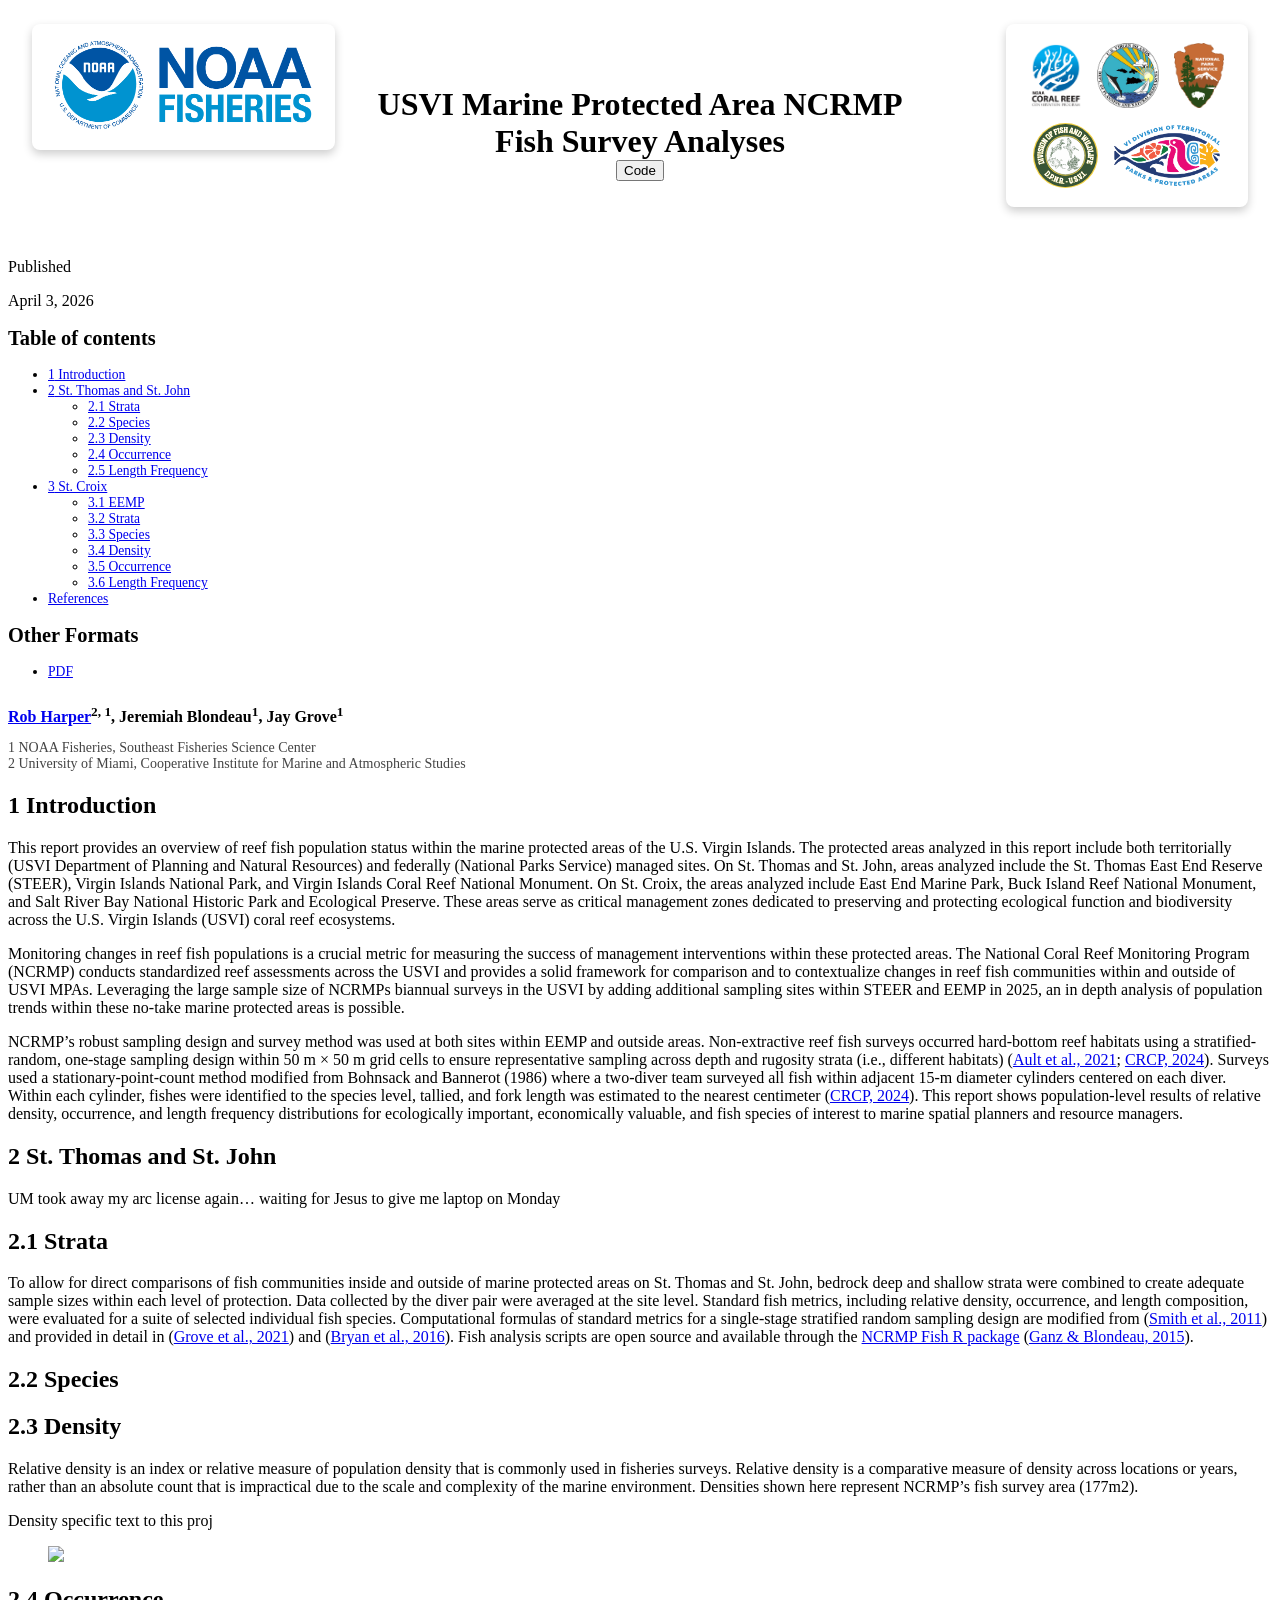
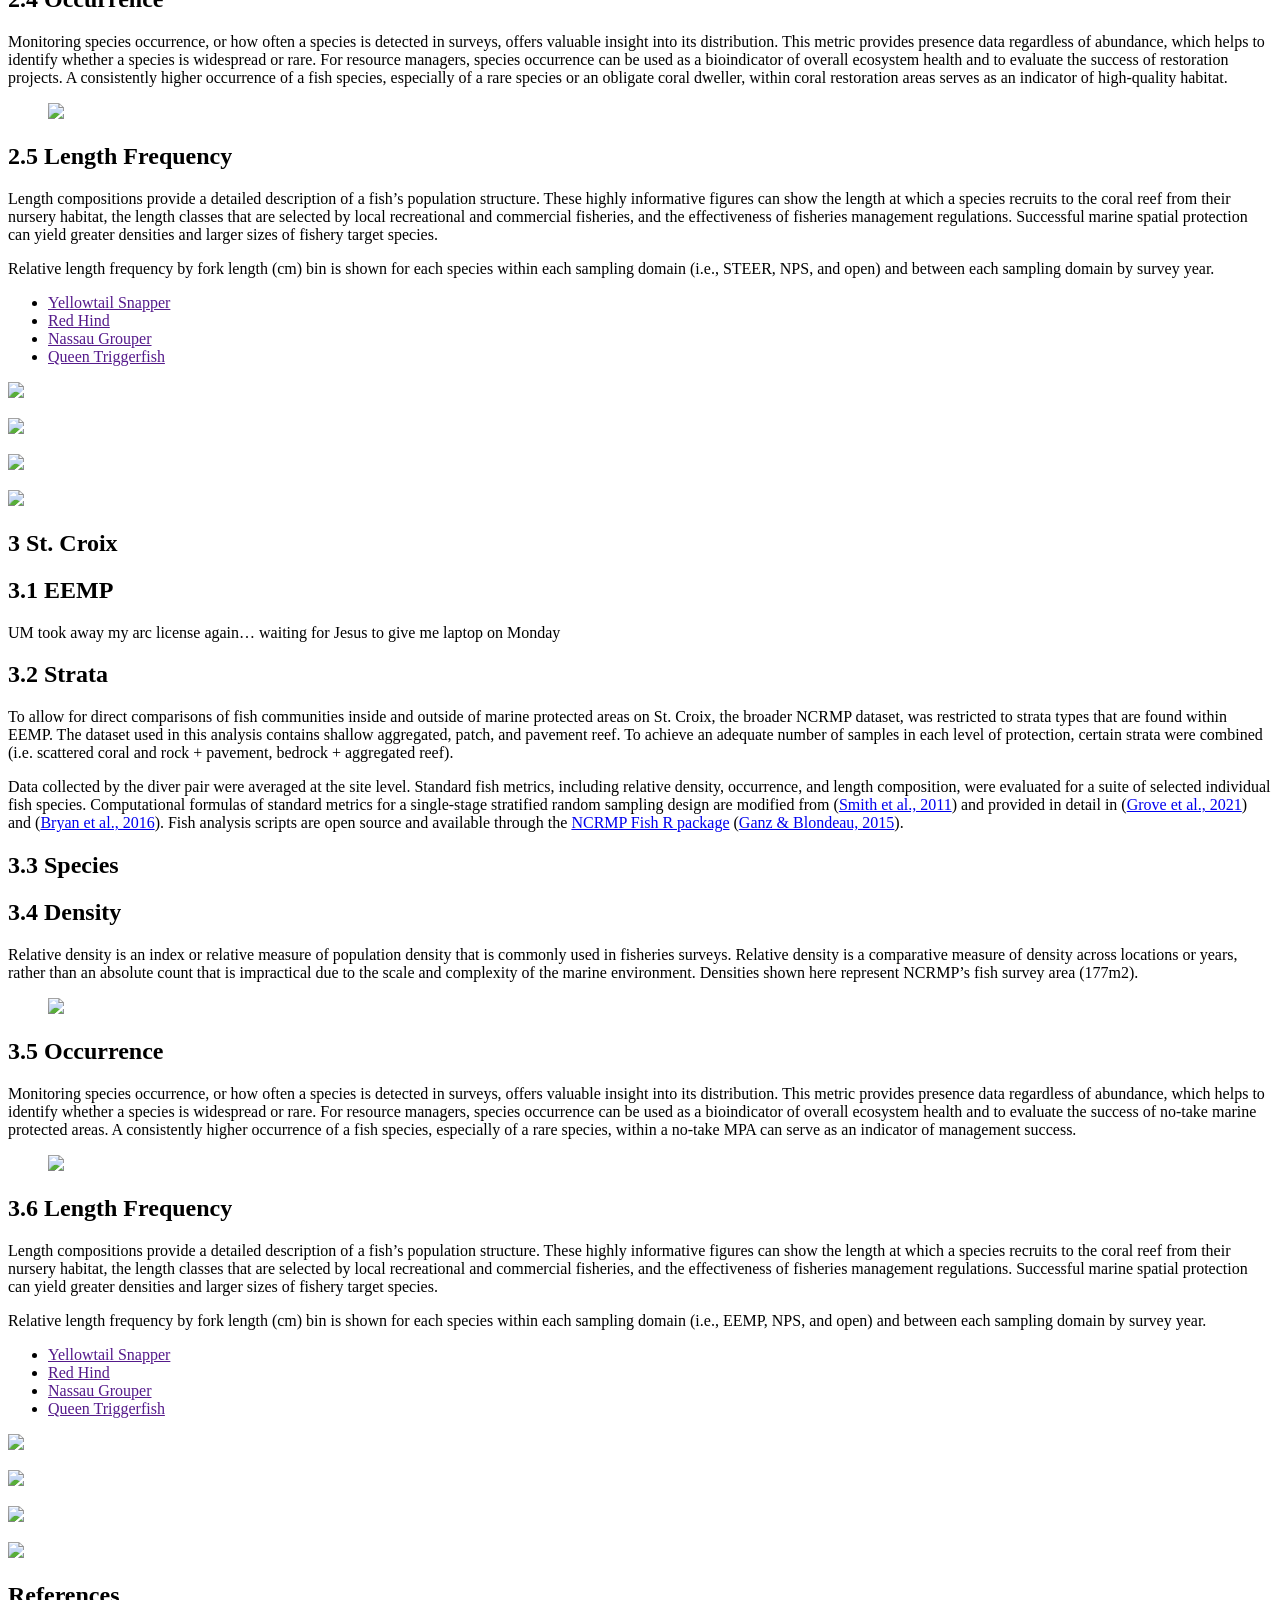
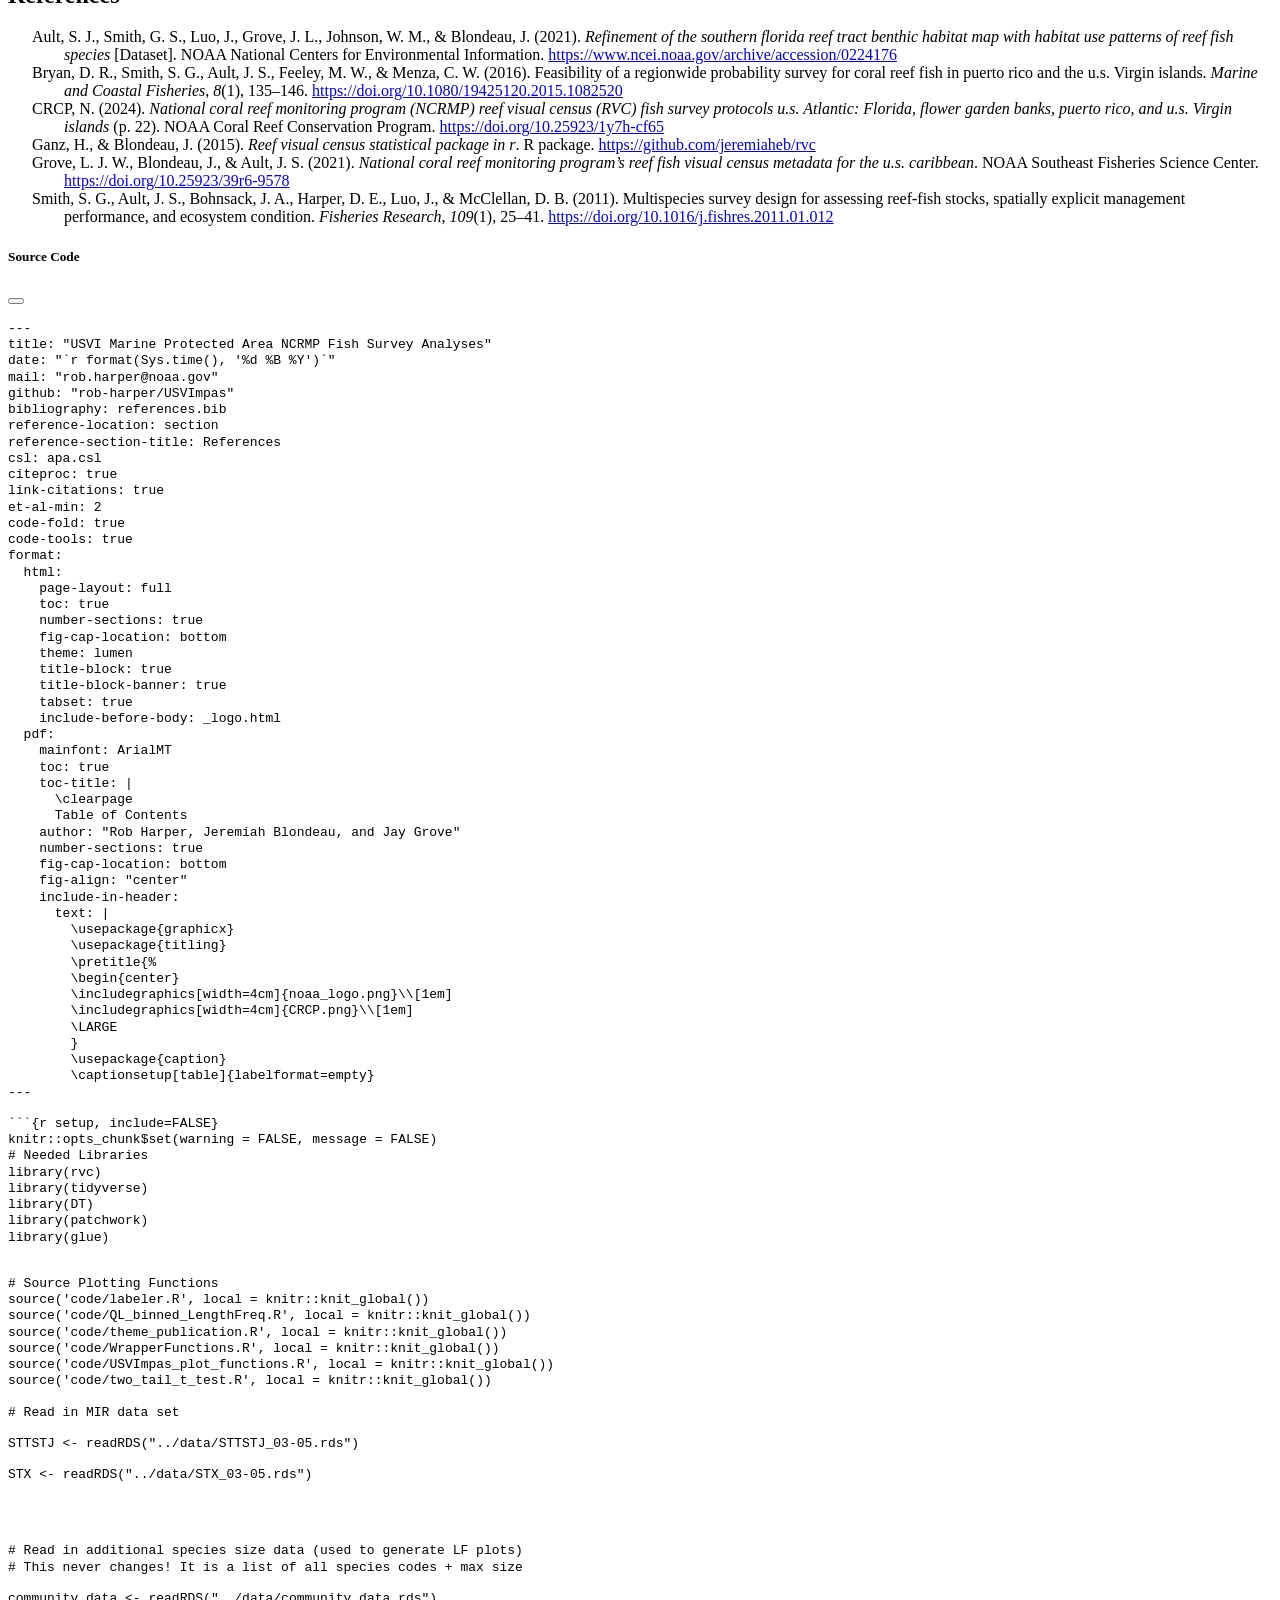
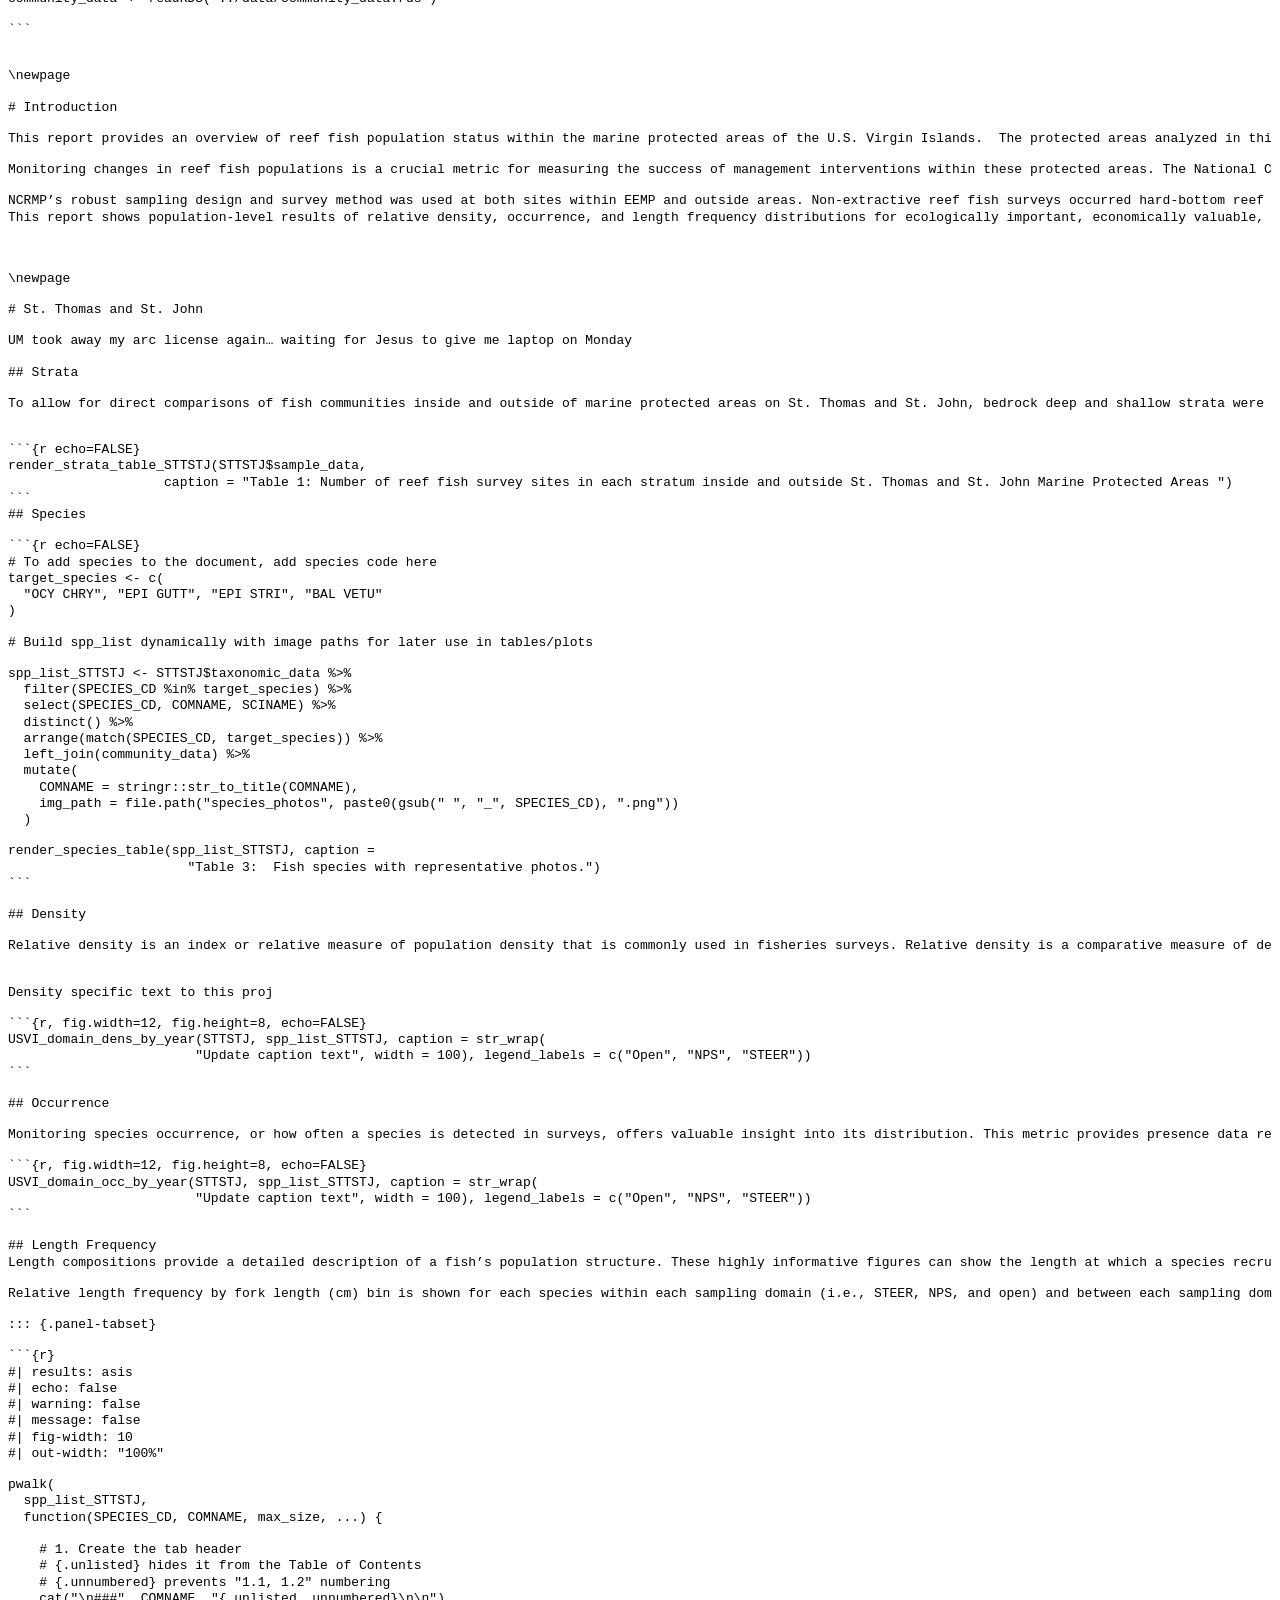
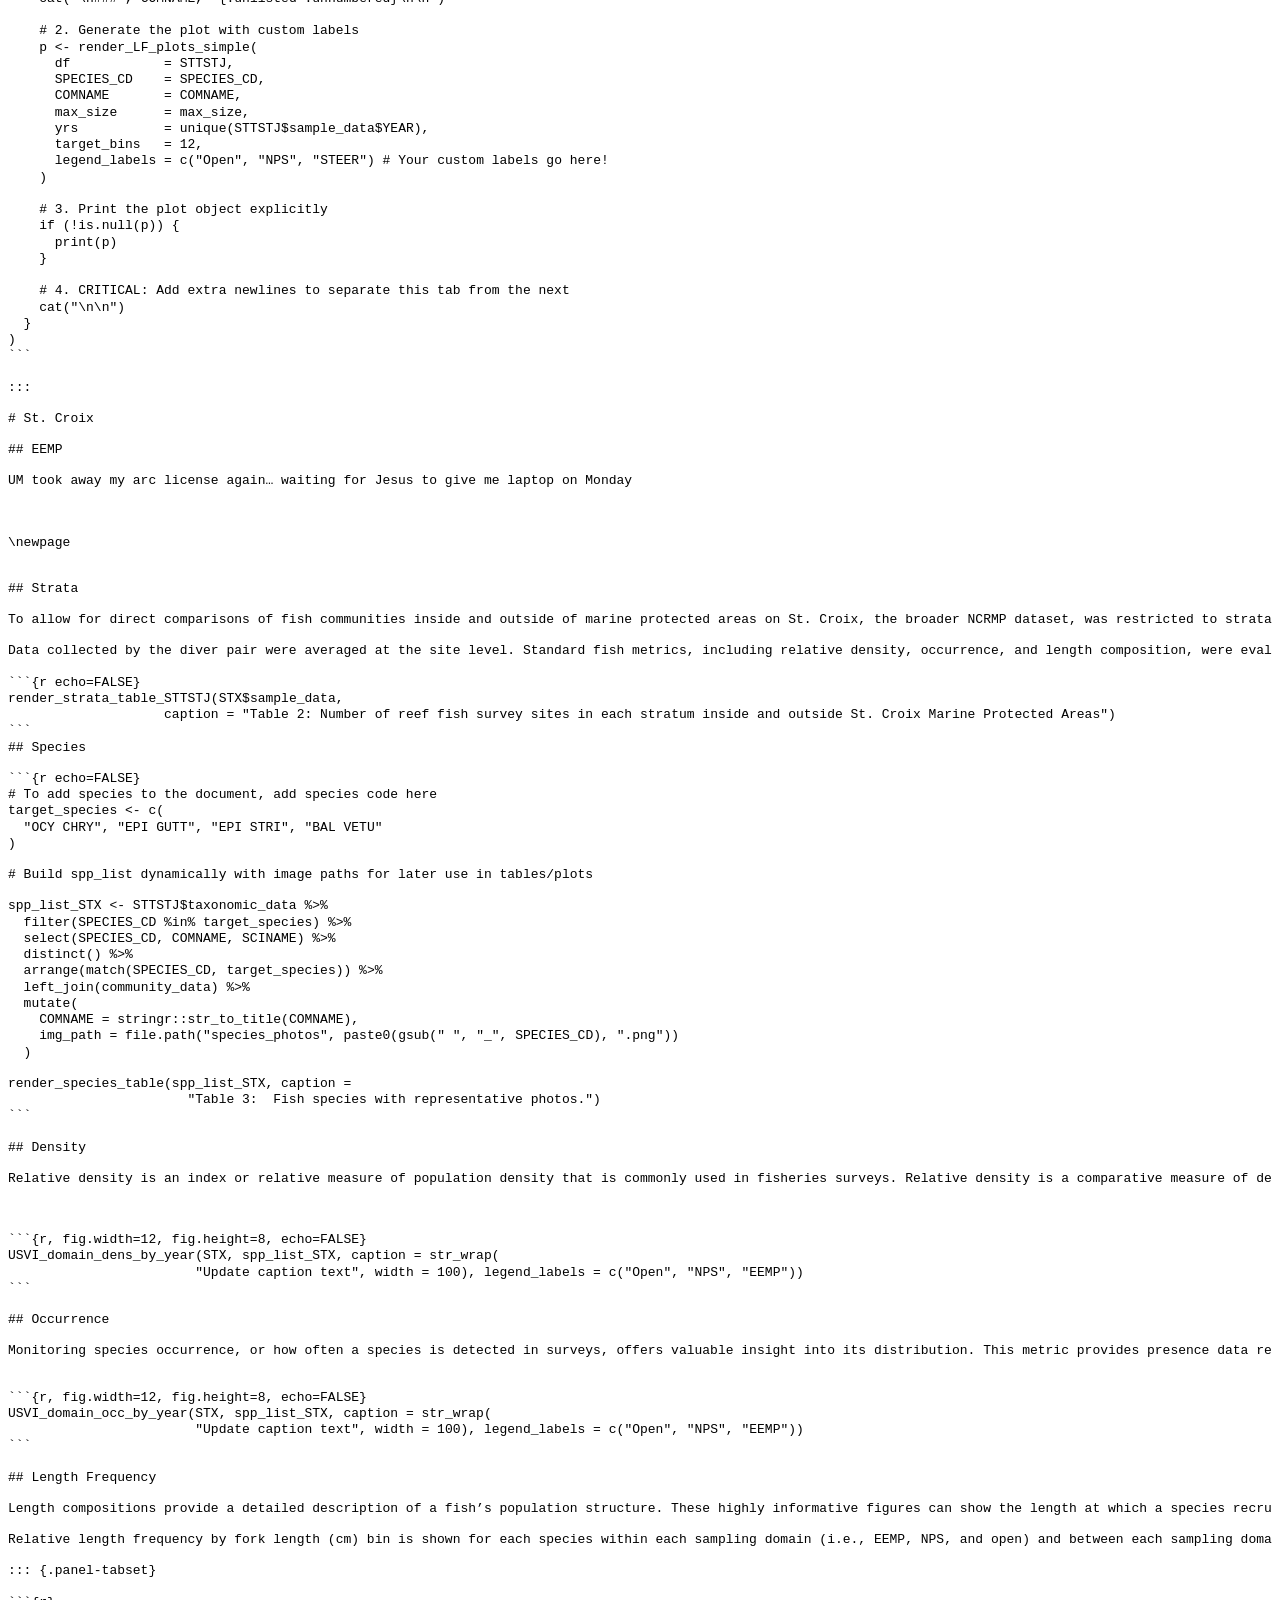
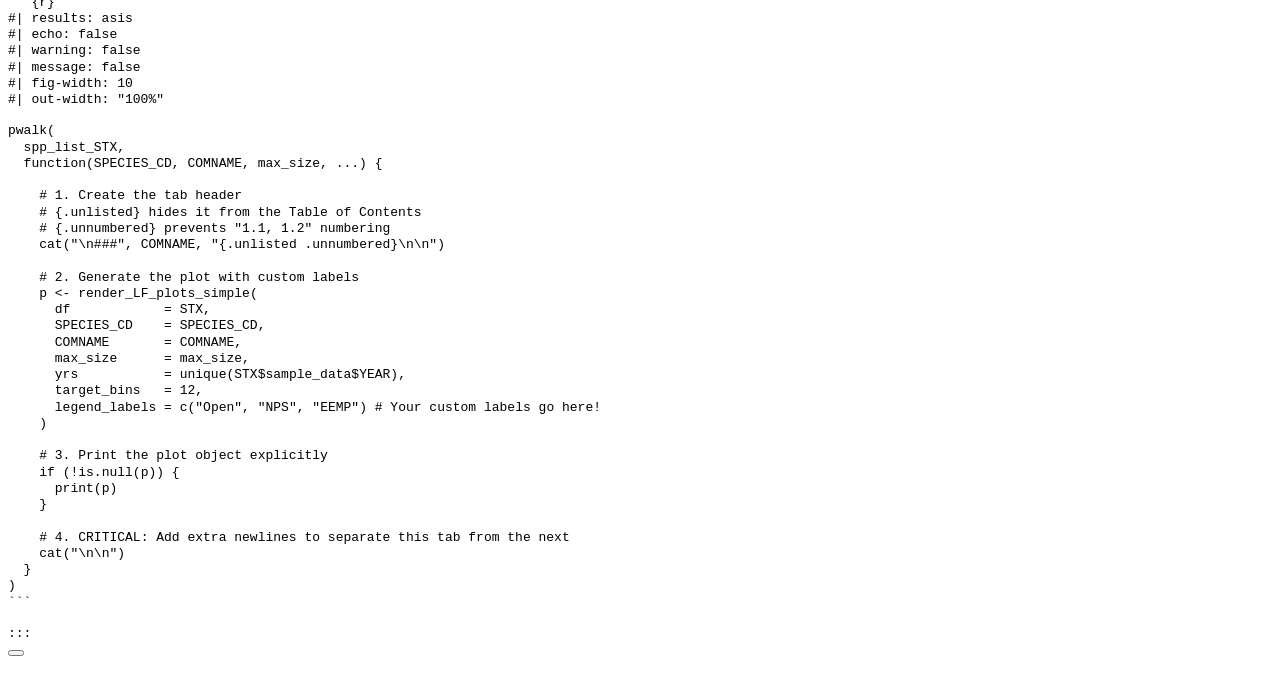
==== commit 0015a8f7: "index rename" ====
--- a/docs/Index.html
+++ b/docs/Index.html
@@ -79,27 +79,27 @@
 }</style>
 
 
-<script src="Index_files/libs/clipboard/clipboard.min.js"></script>
-<script src="Index_files/libs/quarto-html/quarto.js" type="module"></script>
-<script src="Index_files/libs/quarto-html/tabsets/tabsets.js" type="module"></script>
-<script src="Index_files/libs/quarto-html/popper.min.js"></script>
-<script src="Index_files/libs/quarto-html/tippy.umd.min.js"></script>
-<script src="Index_files/libs/quarto-html/anchor.min.js"></script>
-<link href="Index_files/libs/quarto-html/tippy.css" rel="stylesheet">
-<link href="Index_files/libs/quarto-html/quarto-syntax-highlighting-37eea08aefeeee20ff55810ff984fec1.css" rel="stylesheet" id="quarto-text-highlighting-styles">
-<script src="Index_files/libs/bootstrap/bootstrap.min.js"></script>
-<link href="Index_files/libs/bootstrap/bootstrap-icons.css" rel="stylesheet">
-<link href="Index_files/libs/bootstrap/bootstrap-6b52511c24a4b4358e78ab8b0b52160a.min.css" rel="stylesheet" append-hash="true" id="quarto-bootstrap" data-mode="light">
-<link href="Index_files/libs/htmltools-fill-0.5.8.1/fill.css" rel="stylesheet">
-<script src="Index_files/libs/htmlwidgets-1.6.4/htmlwidgets.js"></script>
-<link href="Index_files/libs/datatables-css-0.0.0/datatables-crosstalk.css" rel="stylesheet">
-<script src="Index_files/libs/datatables-binding-0.33/datatables.js"></script>
-<script src="Index_files/libs/jquery-3.6.0/jquery-3.6.0.min.js"></script>
-<link href="Index_files/libs/dt-core-1.13.6/css/jquery.dataTables.min.css" rel="stylesheet">
-<link href="Index_files/libs/dt-core-1.13.6/css/jquery.dataTables.extra.css" rel="stylesheet">
-<script src="Index_files/libs/dt-core-1.13.6/js/jquery.dataTables.min.js"></script>
-<link href="Index_files/libs/crosstalk-1.2.1/css/crosstalk.min.css" rel="stylesheet">
-<script src="Index_files/libs/crosstalk-1.2.1/js/crosstalk.min.js"></script>
+<script src="index_files/libs/clipboard/clipboard.min.js"></script>
+<script src="index_files/libs/quarto-html/quarto.js" type="module"></script>
+<script src="index_files/libs/quarto-html/tabsets/tabsets.js" type="module"></script>
+<script src="index_files/libs/quarto-html/popper.min.js"></script>
+<script src="index_files/libs/quarto-html/tippy.umd.min.js"></script>
+<script src="index_files/libs/quarto-html/anchor.min.js"></script>
+<link href="index_files/libs/quarto-html/tippy.css" rel="stylesheet">
+<link href="index_files/libs/quarto-html/quarto-syntax-highlighting-37eea08aefeeee20ff55810ff984fec1.css" rel="stylesheet" id="quarto-text-highlighting-styles">
+<script src="index_files/libs/bootstrap/bootstrap.min.js"></script>
+<link href="index_files/libs/bootstrap/bootstrap-icons.css" rel="stylesheet">
+<link href="index_files/libs/bootstrap/bootstrap-6b52511c24a4b4358e78ab8b0b52160a.min.css" rel="stylesheet" append-hash="true" id="quarto-bootstrap" data-mode="light">
+<link href="index_files/libs/htmltools-fill-0.5.8.1/fill.css" rel="stylesheet">
+<script src="index_files/libs/htmlwidgets-1.6.4/htmlwidgets.js"></script>
+<link href="index_files/libs/datatables-css-0.0.0/datatables-crosstalk.css" rel="stylesheet">
+<script src="index_files/libs/datatables-binding-0.33/datatables.js"></script>
+<script src="index_files/libs/jquery-3.6.0/jquery-3.6.0.min.js"></script>
+<link href="index_files/libs/dt-core-1.13.6/css/jquery.dataTables.min.css" rel="stylesheet">
+<link href="index_files/libs/dt-core-1.13.6/css/jquery.dataTables.extra.css" rel="stylesheet">
+<script src="index_files/libs/dt-core-1.13.6/js/jquery.dataTables.min.js"></script>
+<link href="index_files/libs/crosstalk-1.2.1/css/crosstalk.min.css" rel="stylesheet">
+<script src="index_files/libs/crosstalk-1.2.1/js/crosstalk.min.js"></script>
 
 
 </head>
@@ -154,7 +154,7 @@
   </ul></li>
   <li><a href="#bibliography" id="toc-bibliography" class="nav-link" data-scroll-target="#bibliography">References</a></li>
   </ul>
-<div class="quarto-alternate-formats"><h2>Other Formats</h2><ul><li><a href="Index.pdf"><i class="bi bi-file-pdf"></i>PDF</a></li></ul></div></nav>
+<div class="quarto-alternate-formats"><h2>Other Formats</h2><ul><li><a href="index.pdf"><i class="bi bi-file-pdf"></i>PDF</a></li></ul></div></nav>
 </div>
 <main class="content quarto-banner-title-block column-page-left" id="quarto-document-content">
 <style>
@@ -280,8 +280,8 @@
 <p>To allow for direct comparisons of fish communities inside and outside of marine protected areas on St.&nbsp;Thomas and St.&nbsp;John, bedrock deep and shallow strata were combined to create adequate sample sizes within each level of protection. Data collected by the diver pair were averaged at the site level. Standard fish metrics, including relative density, occurrence, and length composition, were evaluated for a suite of selected individual fish species. Computational formulas of standard metrics for a single-stage stratified random sampling design are modified from <span class="citation" data-cites="Smith2011">(<a href="#ref-Smith2011" role="doc-biblioref">Smith et al., 2011</a>)</span> and provided in detail in <span class="citation" data-cites="Grove2021">(<a href="#ref-Grove2021" role="doc-biblioref">Grove et al., 2021</a>)</span> and <span class="citation" data-cites="Bryan2016">(<a href="#ref-Bryan2016" role="doc-biblioref">Bryan et al., 2016</a>)</span>. Fish analysis scripts are open source and available through the <a href="https://github.com/jeremiaheb/rvc">NCRMP Fish R package</a> <span class="citation" data-cites="Ganz2015">(<a href="#ref-Ganz2015" role="doc-biblioref">Ganz &amp; Blondeau, 2015</a>)</span>.</p>
 <div class="cell">
 <div class="cell-output-display">
-<div class="datatables html-widget html-fill-item" id="htmlwidget-b7cac792835942ad1f14" style="width:100%;height:auto;"></div>
-<script type="application/json" data-for="htmlwidget-b7cac792835942ad1f14">{"x":{"filter":"none","vertical":false,"caption":"<caption style=\"caption-side: top; text-align: left; font-weight: bold;\">Table 1: Number of reef fish survey sites in each stratum inside and outside St. Thomas and St. John Marine Protected Areas <\/caption>","data":[["Aggregated reef, deep","Aggregated reef, shallow","Bedrock","Patch reef, deep","Patch reef, shallow","Pavement, deep","Pavement, shallow","Scattered coral and rock, deep","Scattered coral and rock, shallow"],["AGRFDEEP","AGRFSHLW","BDRK","PTRFDEEP","PTRFSHLW","PVMTDEEP","PVMTSHLW","SCRDEEP","SCRSHLW"],[69,19,15,9,3,24,9,7,4],[29,31,13,12,5,6,0,4,5],[25,12,13,6,4,4,6,2,4],[123,62,41,27,12,34,15,13,13]],"container":"<table class=\"cell-border stripe\">\n  <thead>\n    <tr>\n      <th>Strata Description<\/th>\n      <th>Code<\/th>\n      <th>Open<\/th>\n      <th>NPS<\/th>\n      <th>STEER<\/th>\n      <th>Total<\/th>\n    <\/tr>\n  <\/thead>\n<\/table>","options":{"columnDefs":[{"className":"dt-center","targets":"_all"},{"name":"description","targets":0},{"name":"STRAT","targets":1},{"name":"Open","targets":2},{"name":"NPS","targets":3},{"name":"STEER","targets":4},{"name":"Total","targets":5}],"info":false,"paging":false,"searching":false,"order":[],"autoWidth":false,"orderClasses":false}},"evals":[],"jsHooks":[]}</script>
+<div class="datatables html-widget html-fill-item" id="htmlwidget-d14ba91951a603469d01" style="width:100%;height:auto;"></div>
+<script type="application/json" data-for="htmlwidget-d14ba91951a603469d01">{"x":{"filter":"none","vertical":false,"caption":"<caption style=\"caption-side: top; text-align: left; font-weight: bold;\">Table 1: Number of reef fish survey sites in each stratum inside and outside St. Thomas and St. John Marine Protected Areas <\/caption>","data":[["Aggregated reef, deep","Aggregated reef, shallow","Bedrock","Patch reef, deep","Patch reef, shallow","Pavement, deep","Pavement, shallow","Scattered coral and rock, deep","Scattered coral and rock, shallow"],["AGRFDEEP","AGRFSHLW","BDRK","PTRFDEEP","PTRFSHLW","PVMTDEEP","PVMTSHLW","SCRDEEP","SCRSHLW"],[69,19,15,9,3,24,9,7,4],[29,31,13,12,5,6,0,4,5],[25,12,13,6,4,4,6,2,4],[123,62,41,27,12,34,15,13,13]],"container":"<table class=\"cell-border stripe\">\n  <thead>\n    <tr>\n      <th>Strata Description<\/th>\n      <th>Code<\/th>\n      <th>Open<\/th>\n      <th>NPS<\/th>\n      <th>STEER<\/th>\n      <th>Total<\/th>\n    <\/tr>\n  <\/thead>\n<\/table>","options":{"columnDefs":[{"className":"dt-center","targets":"_all"},{"name":"description","targets":0},{"name":"STRAT","targets":1},{"name":"Open","targets":2},{"name":"NPS","targets":3},{"name":"STEER","targets":4},{"name":"Total","targets":5}],"info":false,"paging":false,"searching":false,"order":[],"autoWidth":false,"orderClasses":false}},"evals":[],"jsHooks":[]}</script>
 </div>
 </div>
 </section>
@@ -300,8 +300,8 @@
           }
         </script>
       
-<div class="datatables html-widget html-fill-item" id="htmlwidget-a9054aee8c6feba6dd89" style="width:100%;height:auto;"></div>
-<script type="application/json" data-for="htmlwidget-a9054aee8c6feba6dd89">{"x":{"filter":"none","vertical":false,"caption":"<caption style=\"caption-side: top; text-align: left; font-weight: bold;\">Table 3:  Fish species with representative photos.<\/caption>","data":[["OCY CHRY","EPI GUTT","EPI STRI","BAL VETU"],["Yellowtail Snapper","Red Hind","Nassau Grouper","Queen Triggerfish"],["Ocyurus chrysurus","Epinephelus guttatus","Epinephelus striatus","Balistes vetula"],["","","",""]],"container":"<table class=\"cell-border stripe\">\n  <thead>\n    <tr>\n      <th>Species Code<\/th>\n      <th>Common Name<\/th>\n      <th>Scientific Name<\/th>\n      <th>Photo<\/th>\n    <\/tr>\n  <\/thead>\n<\/table>","options":{"columnDefs":[{"className":"dt-center","targets":"_all"},{"name":"SPECIES_CD","targets":0},{"name":"COMNAME","targets":1},{"name":"SCINAME","targets":2},{"name":"Photo","targets":3}],"info":false,"paging":false,"searching":false,"order":[],"autoWidth":false,"orderClasses":false,"rowCallback":"function(row, data, displayNum, displayIndex, dataIndex) {\nvar value=data[2]; $(this.api().cell(row, 2).node()).css({'font-style':'italic'});\n}"}},"evals":["options.rowCallback"],"jsHooks":[]}</script>
+<div class="datatables html-widget html-fill-item" id="htmlwidget-dc6fcf6bbf9c74ea8da9" style="width:100%;height:auto;"></div>
+<script type="application/json" data-for="htmlwidget-dc6fcf6bbf9c74ea8da9">{"x":{"filter":"none","vertical":false,"caption":"<caption style=\"caption-side: top; text-align: left; font-weight: bold;\">Table 3:  Fish species with representative photos.<\/caption>","data":[["OCY CHRY","EPI GUTT","EPI STRI","BAL VETU"],["Yellowtail Snapper","Red Hind","Nassau Grouper","Queen Triggerfish"],["Ocyurus chrysurus","Epinephelus guttatus","Epinephelus striatus","Balistes vetula"],["","","",""]],"container":"<table class=\"cell-border stripe\">\n  <thead>\n    <tr>\n      <th>Species Code<\/th>\n      <th>Common Name<\/th>\n      <th>Scientific Name<\/th>\n      <th>Photo<\/th>\n    <\/tr>\n  <\/thead>\n<\/table>","options":{"columnDefs":[{"className":"dt-center","targets":"_all"},{"name":"SPECIES_CD","targets":0},{"name":"COMNAME","targets":1},{"name":"SCINAME","targets":2},{"name":"Photo","targets":3}],"info":false,"paging":false,"searching":false,"order":[],"autoWidth":false,"orderClasses":false,"rowCallback":"function(row, data, displayNum, displayIndex, dataIndex) {\nvar value=data[2]; $(this.api().cell(row, 2).node()).css({'font-style':'italic'});\n}"}},"evals":["options.rowCallback"],"jsHooks":[]}</script>
 </div>
 </div>
 </section>
@@ -313,7 +313,7 @@
 <div class="cell-output-display">
 <div>
 <figure class="figure">
-<p><img src="Index_files/figure-html/unnamed-chunk-3-1.png" class="img-fluid figure-img" width="1152"></p>
+<p><img src="index_files/figure-html/unnamed-chunk-3-1.png" class="img-fluid figure-img" width="1152"></p>
 </figure>
 </div>
 </div>
@@ -326,7 +326,7 @@
 <div class="cell-output-display">
 <div>
 <figure class="figure">
-<p><img src="Index_files/figure-html/unnamed-chunk-4-1.png" class="img-fluid figure-img" width="1152"></p>
+<p><img src="index_files/figure-html/unnamed-chunk-4-1.png" class="img-fluid figure-img" width="1152"></p>
 </figure>
 </div>
 </div>
@@ -340,16 +340,16 @@
 <ul class="nav nav-tabs" role="tablist"><li class="nav-item" role="presentation"><a class="nav-link active" id="tabset-1-1-tab" data-bs-toggle="tab" data-bs-target="#tabset-1-1" role="tab" aria-controls="tabset-1-1" aria-selected="true" href="">Yellowtail Snapper</a></li><li class="nav-item" role="presentation"><a class="nav-link" id="tabset-1-2-tab" data-bs-toggle="tab" data-bs-target="#tabset-1-2" role="tab" aria-controls="tabset-1-2" aria-selected="false" href="">Red Hind</a></li><li class="nav-item" role="presentation"><a class="nav-link" id="tabset-1-3-tab" data-bs-toggle="tab" data-bs-target="#tabset-1-3" role="tab" aria-controls="tabset-1-3" aria-selected="false" href="">Nassau Grouper</a></li><li class="nav-item" role="presentation"><a class="nav-link" id="tabset-1-4-tab" data-bs-toggle="tab" data-bs-target="#tabset-1-4" role="tab" aria-controls="tabset-1-4" aria-selected="false" href="">Queen Triggerfish</a></li></ul>
 <div class="tab-content">
 <div id="tabset-1-1" class="tab-pane active" role="tabpanel" aria-labelledby="tabset-1-1-tab">
-<p><img src="Index_files/figure-html/unnamed-chunk-5-1.png" class="img-fluid" style="width:100.0%"></p>
+<p><img src="index_files/figure-html/unnamed-chunk-5-1.png" class="img-fluid" style="width:100.0%"></p>
 </div>
 <div id="tabset-1-2" class="tab-pane" role="tabpanel" aria-labelledby="tabset-1-2-tab">
-<p><img src="Index_files/figure-html/unnamed-chunk-5-2.png" class="img-fluid" style="width:100.0%"></p>
+<p><img src="index_files/figure-html/unnamed-chunk-5-2.png" class="img-fluid" style="width:100.0%"></p>
 </div>
 <div id="tabset-1-3" class="tab-pane" role="tabpanel" aria-labelledby="tabset-1-3-tab">
-<p><img src="Index_files/figure-html/unnamed-chunk-5-3.png" class="img-fluid" style="width:100.0%"></p>
+<p><img src="index_files/figure-html/unnamed-chunk-5-3.png" class="img-fluid" style="width:100.0%"></p>
 </div>
 <div id="tabset-1-4" class="tab-pane" role="tabpanel" aria-labelledby="tabset-1-4-tab">
-<p><img src="Index_files/figure-html/unnamed-chunk-5-4.png" class="img-fluid" style="width:100.0%"></p>
+<p><img src="index_files/figure-html/unnamed-chunk-5-4.png" class="img-fluid" style="width:100.0%"></p>
 </div>
 </div>
 </div>
@@ -368,8 +368,8 @@
 <p>Data collected by the diver pair were averaged at the site level. Standard fish metrics, including relative density, occurrence, and length composition, were evaluated for a suite of selected individual fish species. Computational formulas of standard metrics for a single-stage stratified random sampling design are modified from <span class="citation" data-cites="Smith2011">(<a href="#ref-Smith2011" role="doc-biblioref">Smith et al., 2011</a>)</span> and provided in detail in <span class="citation" data-cites="Grove2021">(<a href="#ref-Grove2021" role="doc-biblioref">Grove et al., 2021</a>)</span> and <span class="citation" data-cites="Bryan2016">(<a href="#ref-Bryan2016" role="doc-biblioref">Bryan et al., 2016</a>)</span>. Fish analysis scripts are open source and available through the <a href="https://github.com/jeremiaheb/rvc">NCRMP Fish R package</a> <span class="citation" data-cites="Ganz2015">(<a href="#ref-Ganz2015" role="doc-biblioref">Ganz &amp; Blondeau, 2015</a>)</span>.</p>
 <div class="cell">
 <div class="cell-output-display">
-<div class="datatables html-widget html-fill-item" id="htmlwidget-be7ff4e3150ec139a5fa" style="width:100%;height:auto;"></div>
-<script type="application/json" data-for="htmlwidget-be7ff4e3150ec139a5fa">{"x":{"filter":"none","vertical":false,"caption":"<caption style=\"caption-side: top; text-align: left; font-weight: bold;\">Table 2: Number of reef fish survey sites in each stratum inside and outside St. Croix Marine Protected Areas<\/caption>","data":[["Aggregated reef, shallow","Patch reef, shallow","Pavement, shallow"],["AGRFSHLW","PTRFSHLW","PVMTSHLW"],[13,5,20],[23,9,17],[34,14,14],[70,28,51]],"container":"<table class=\"cell-border stripe\">\n  <thead>\n    <tr>\n      <th>Strata Description<\/th>\n      <th>Code<\/th>\n      <th>Open<\/th>\n      <th>NPS<\/th>\n      <th>STEER<\/th>\n      <th>Total<\/th>\n    <\/tr>\n  <\/thead>\n<\/table>","options":{"columnDefs":[{"className":"dt-center","targets":"_all"},{"name":"description","targets":0},{"name":"STRAT","targets":1},{"name":"Open","targets":2},{"name":"NPS","targets":3},{"name":"STEER","targets":4},{"name":"Total","targets":5}],"info":false,"paging":false,"searching":false,"order":[],"autoWidth":false,"orderClasses":false}},"evals":[],"jsHooks":[]}</script>
+<div class="datatables html-widget html-fill-item" id="htmlwidget-a8d15cecd06fc368af5d" style="width:100%;height:auto;"></div>
+<script type="application/json" data-for="htmlwidget-a8d15cecd06fc368af5d">{"x":{"filter":"none","vertical":false,"caption":"<caption style=\"caption-side: top; text-align: left; font-weight: bold;\">Table 2: Number of reef fish survey sites in each stratum inside and outside St. Croix Marine Protected Areas<\/caption>","data":[["Aggregated reef, shallow","Patch reef, shallow","Pavement, shallow"],["AGRFSHLW","PTRFSHLW","PVMTSHLW"],[13,5,20],[23,9,17],[34,14,14],[70,28,51]],"container":"<table class=\"cell-border stripe\">\n  <thead>\n    <tr>\n      <th>Strata Description<\/th>\n      <th>Code<\/th>\n      <th>Open<\/th>\n      <th>NPS<\/th>\n      <th>STEER<\/th>\n      <th>Total<\/th>\n    <\/tr>\n  <\/thead>\n<\/table>","options":{"columnDefs":[{"className":"dt-center","targets":"_all"},{"name":"description","targets":0},{"name":"STRAT","targets":1},{"name":"Open","targets":2},{"name":"NPS","targets":3},{"name":"STEER","targets":4},{"name":"Total","targets":5}],"info":false,"paging":false,"searching":false,"order":[],"autoWidth":false,"orderClasses":false}},"evals":[],"jsHooks":[]}</script>
 </div>
 </div>
 </section>
@@ -388,8 +388,8 @@
           }
         </script>
       
-<div class="datatables html-widget html-fill-item" id="htmlwidget-17f9826e006cd561f4be" style="width:100%;height:auto;"></div>
-<script type="application/json" data-for="htmlwidget-17f9826e006cd561f4be">{"x":{"filter":"none","vertical":false,"caption":"<caption style=\"caption-side: top; text-align: left; font-weight: bold;\">Table 3:  Fish species with representative photos.<\/caption>","data":[["OCY CHRY","EPI GUTT","EPI STRI","BAL VETU"],["Yellowtail Snapper","Red Hind","Nassau Grouper","Queen Triggerfish"],["Ocyurus chrysurus","Epinephelus guttatus","Epinephelus striatus","Balistes vetula"],["","","",""]],"container":"<table class=\"cell-border stripe\">\n  <thead>\n    <tr>\n      <th>Species Code<\/th>\n      <th>Common Name<\/th>\n      <th>Scientific Name<\/th>\n      <th>Photo<\/th>\n    <\/tr>\n  <\/thead>\n<\/table>","options":{"columnDefs":[{"className":"dt-center","targets":"_all"},{"name":"SPECIES_CD","targets":0},{"name":"COMNAME","targets":1},{"name":"SCINAME","targets":2},{"name":"Photo","targets":3}],"info":false,"paging":false,"searching":false,"order":[],"autoWidth":false,"orderClasses":false,"rowCallback":"function(row, data, displayNum, displayIndex, dataIndex) {\nvar value=data[2]; $(this.api().cell(row, 2).node()).css({'font-style':'italic'});\n}"}},"evals":["options.rowCallback"],"jsHooks":[]}</script>
+<div class="datatables html-widget html-fill-item" id="htmlwidget-c8106395ed37da95e455" style="width:100%;height:auto;"></div>
+<script type="application/json" data-for="htmlwidget-c8106395ed37da95e455">{"x":{"filter":"none","vertical":false,"caption":"<caption style=\"caption-side: top; text-align: left; font-weight: bold;\">Table 3:  Fish species with representative photos.<\/caption>","data":[["OCY CHRY","EPI GUTT","EPI STRI","BAL VETU"],["Yellowtail Snapper","Red Hind","Nassau Grouper","Queen Triggerfish"],["Ocyurus chrysurus","Epinephelus guttatus","Epinephelus striatus","Balistes vetula"],["","","",""]],"container":"<table class=\"cell-border stripe\">\n  <thead>\n    <tr>\n      <th>Species Code<\/th>\n      <th>Common Name<\/th>\n      <th>Scientific Name<\/th>\n      <th>Photo<\/th>\n    <\/tr>\n  <\/thead>\n<\/table>","options":{"columnDefs":[{"className":"dt-center","targets":"_all"},{"name":"SPECIES_CD","targets":0},{"name":"COMNAME","targets":1},{"name":"SCINAME","targets":2},{"name":"Photo","targets":3}],"info":false,"paging":false,"searching":false,"order":[],"autoWidth":false,"orderClasses":false,"rowCallback":"function(row, data, displayNum, displayIndex, dataIndex) {\nvar value=data[2]; $(this.api().cell(row, 2).node()).css({'font-style':'italic'});\n}"}},"evals":["options.rowCallback"],"jsHooks":[]}</script>
 </div>
 </div>
 </section>
@@ -400,7 +400,7 @@
 <div class="cell-output-display">
 <div>
 <figure class="figure">
-<p><img src="Index_files/figure-html/unnamed-chunk-8-1.png" class="img-fluid figure-img" width="1152"></p>
+<p><img src="index_files/figure-html/unnamed-chunk-8-1.png" class="img-fluid figure-img" width="1152"></p>
 </figure>
 </div>
 </div>
@@ -413,7 +413,7 @@
 <div class="cell-output-display">
 <div>
 <figure class="figure">
-<p><img src="Index_files/figure-html/unnamed-chunk-9-1.png" class="img-fluid figure-img" width="1152"></p>
+<p><img src="index_files/figure-html/unnamed-chunk-9-1.png" class="img-fluid figure-img" width="1152"></p>
 </figure>
 </div>
 </div>
@@ -427,16 +427,16 @@
 <ul class="nav nav-tabs" role="tablist"><li class="nav-item" role="presentation"><a class="nav-link active" id="tabset-2-1-tab" data-bs-toggle="tab" data-bs-target="#tabset-2-1" role="tab" aria-controls="tabset-2-1" aria-selected="true" href="">Yellowtail Snapper</a></li><li class="nav-item" role="presentation"><a class="nav-link" id="tabset-2-2-tab" data-bs-toggle="tab" data-bs-target="#tabset-2-2" role="tab" aria-controls="tabset-2-2" aria-selected="false" href="">Red Hind</a></li><li class="nav-item" role="presentation"><a class="nav-link" id="tabset-2-3-tab" data-bs-toggle="tab" data-bs-target="#tabset-2-3" role="tab" aria-controls="tabset-2-3" aria-selected="false" href="">Nassau Grouper</a></li><li class="nav-item" role="presentation"><a class="nav-link" id="tabset-2-4-tab" data-bs-toggle="tab" data-bs-target="#tabset-2-4" role="tab" aria-controls="tabset-2-4" aria-selected="false" href="">Queen Triggerfish</a></li></ul>
 <div class="tab-content">
 <div id="tabset-2-1" class="tab-pane active" role="tabpanel" aria-labelledby="tabset-2-1-tab">
-<p><img src="Index_files/figure-html/unnamed-chunk-10-1.png" class="img-fluid" style="width:100.0%"></p>
+<p><img src="index_files/figure-html/unnamed-chunk-10-1.png" class="img-fluid" style="width:100.0%"></p>
 </div>
 <div id="tabset-2-2" class="tab-pane" role="tabpanel" aria-labelledby="tabset-2-2-tab">
-<p><img src="Index_files/figure-html/unnamed-chunk-10-2.png" class="img-fluid" style="width:100.0%"></p>
+<p><img src="index_files/figure-html/unnamed-chunk-10-2.png" class="img-fluid" style="width:100.0%"></p>
 </div>
 <div id="tabset-2-3" class="tab-pane" role="tabpanel" aria-labelledby="tabset-2-3-tab">
-<p><img src="Index_files/figure-html/unnamed-chunk-10-3.png" class="img-fluid" style="width:100.0%"></p>
+<p><img src="index_files/figure-html/unnamed-chunk-10-3.png" class="img-fluid" style="width:100.0%"></p>
 </div>
 <div id="tabset-2-4" class="tab-pane" role="tabpanel" aria-labelledby="tabset-2-4-tab">
-<p><img src="Index_files/figure-html/unnamed-chunk-10-4.png" class="img-fluid" style="width:100.0%"></p>
+<p><img src="index_files/figure-html/unnamed-chunk-10-4.png" class="img-fluid" style="width:100.0%"></p>
 </div>
 </div>
 </div>
